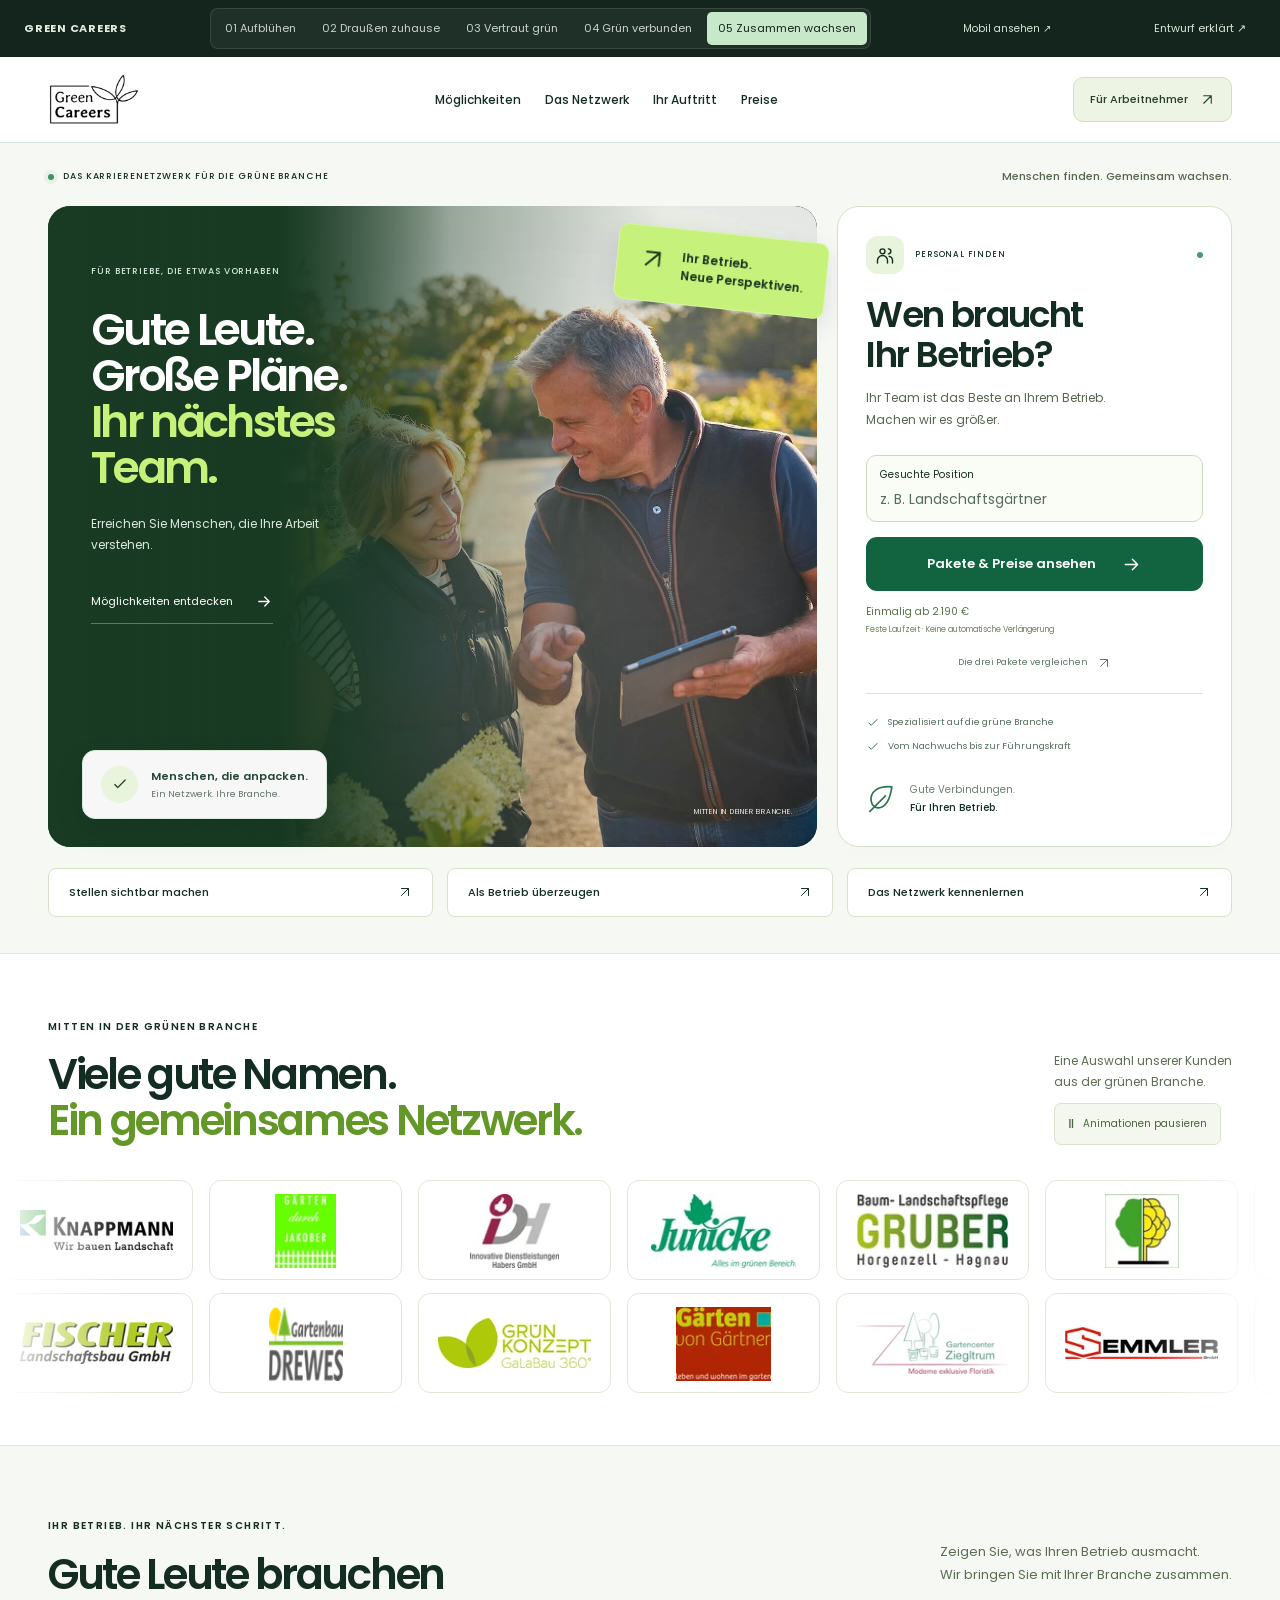
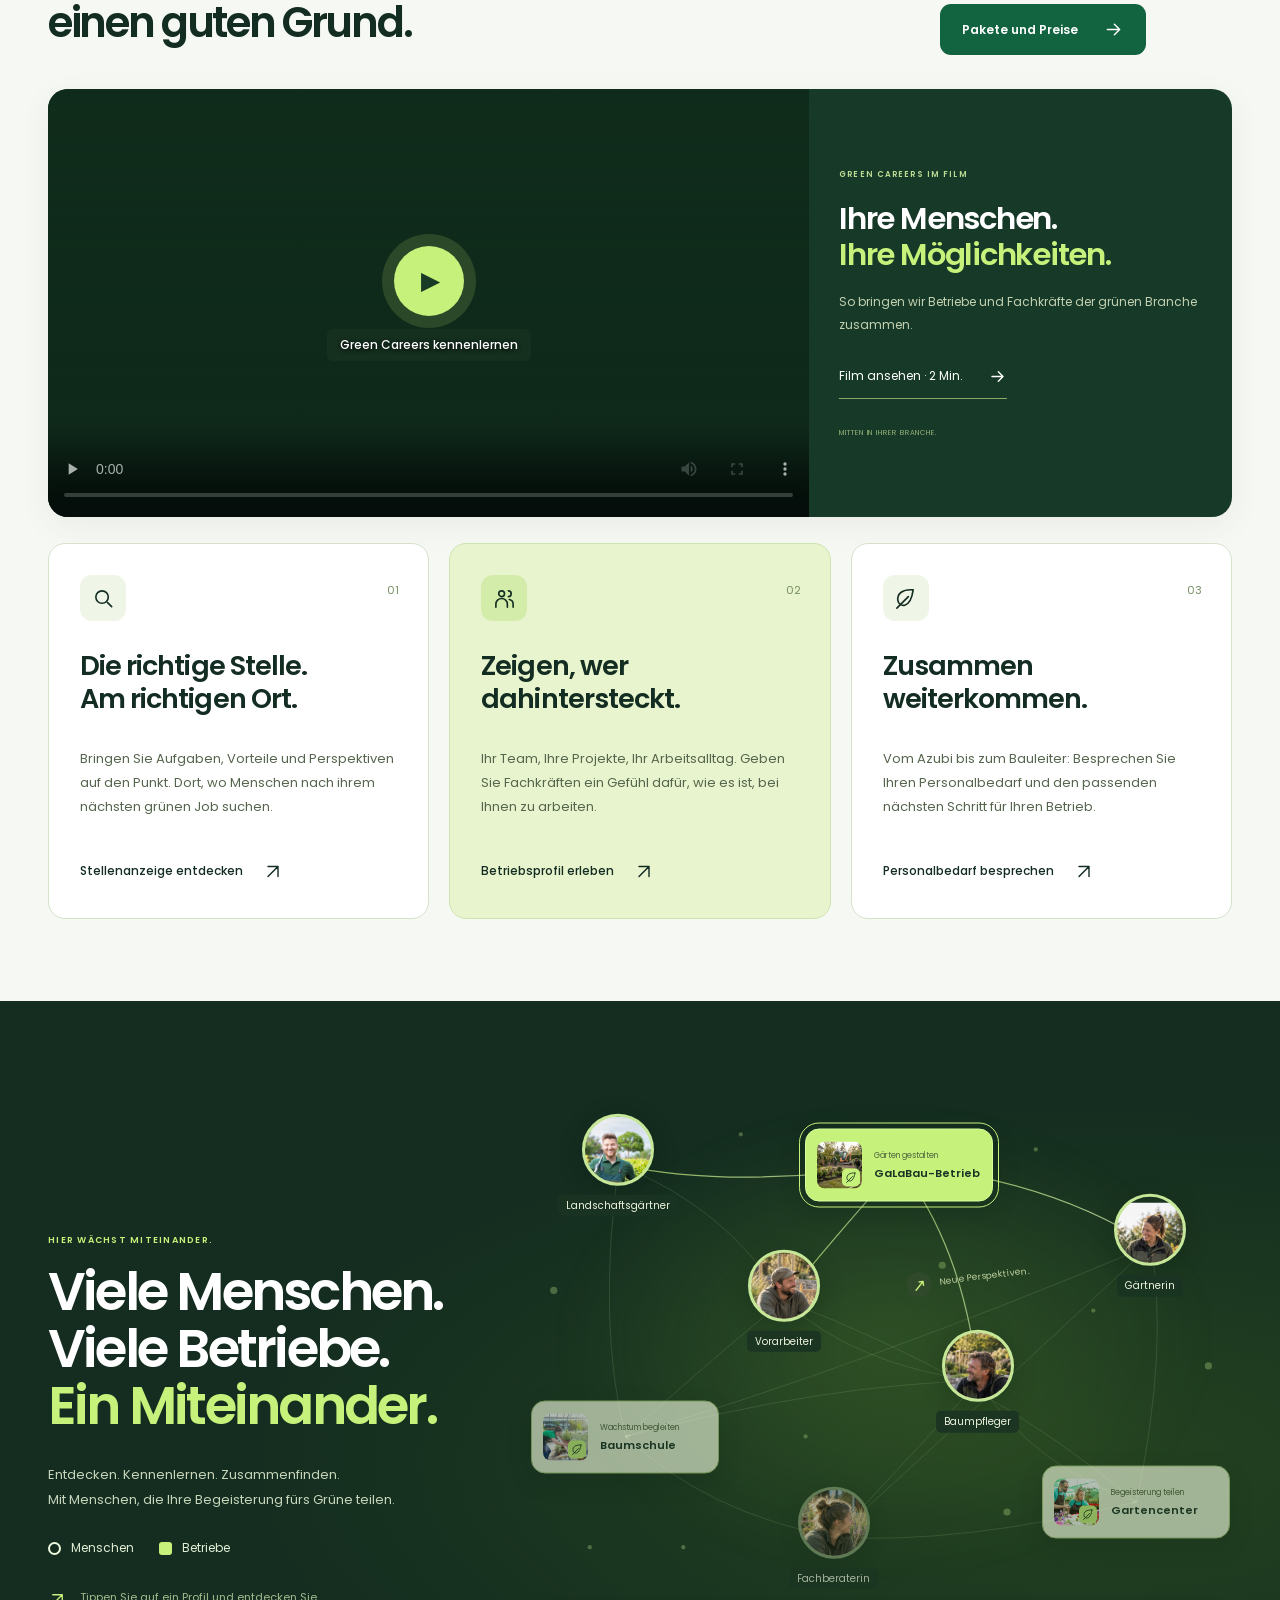
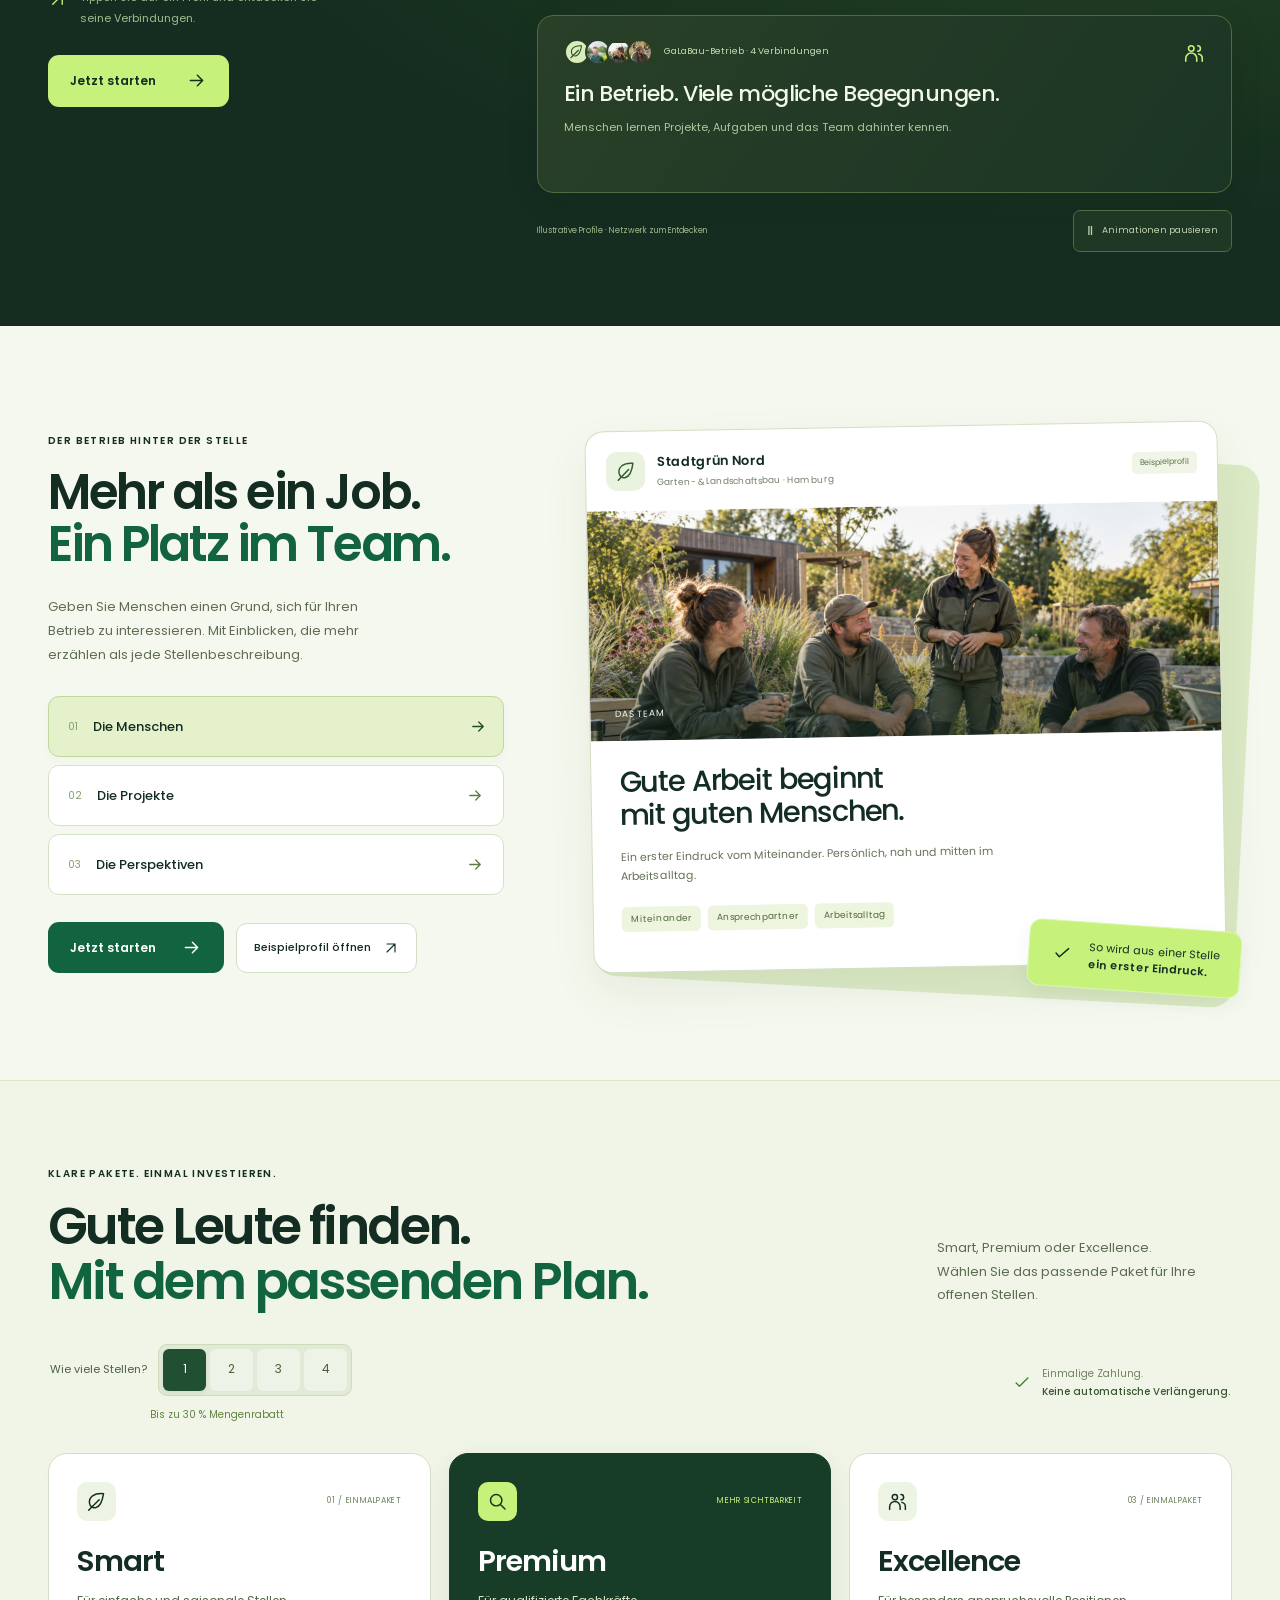
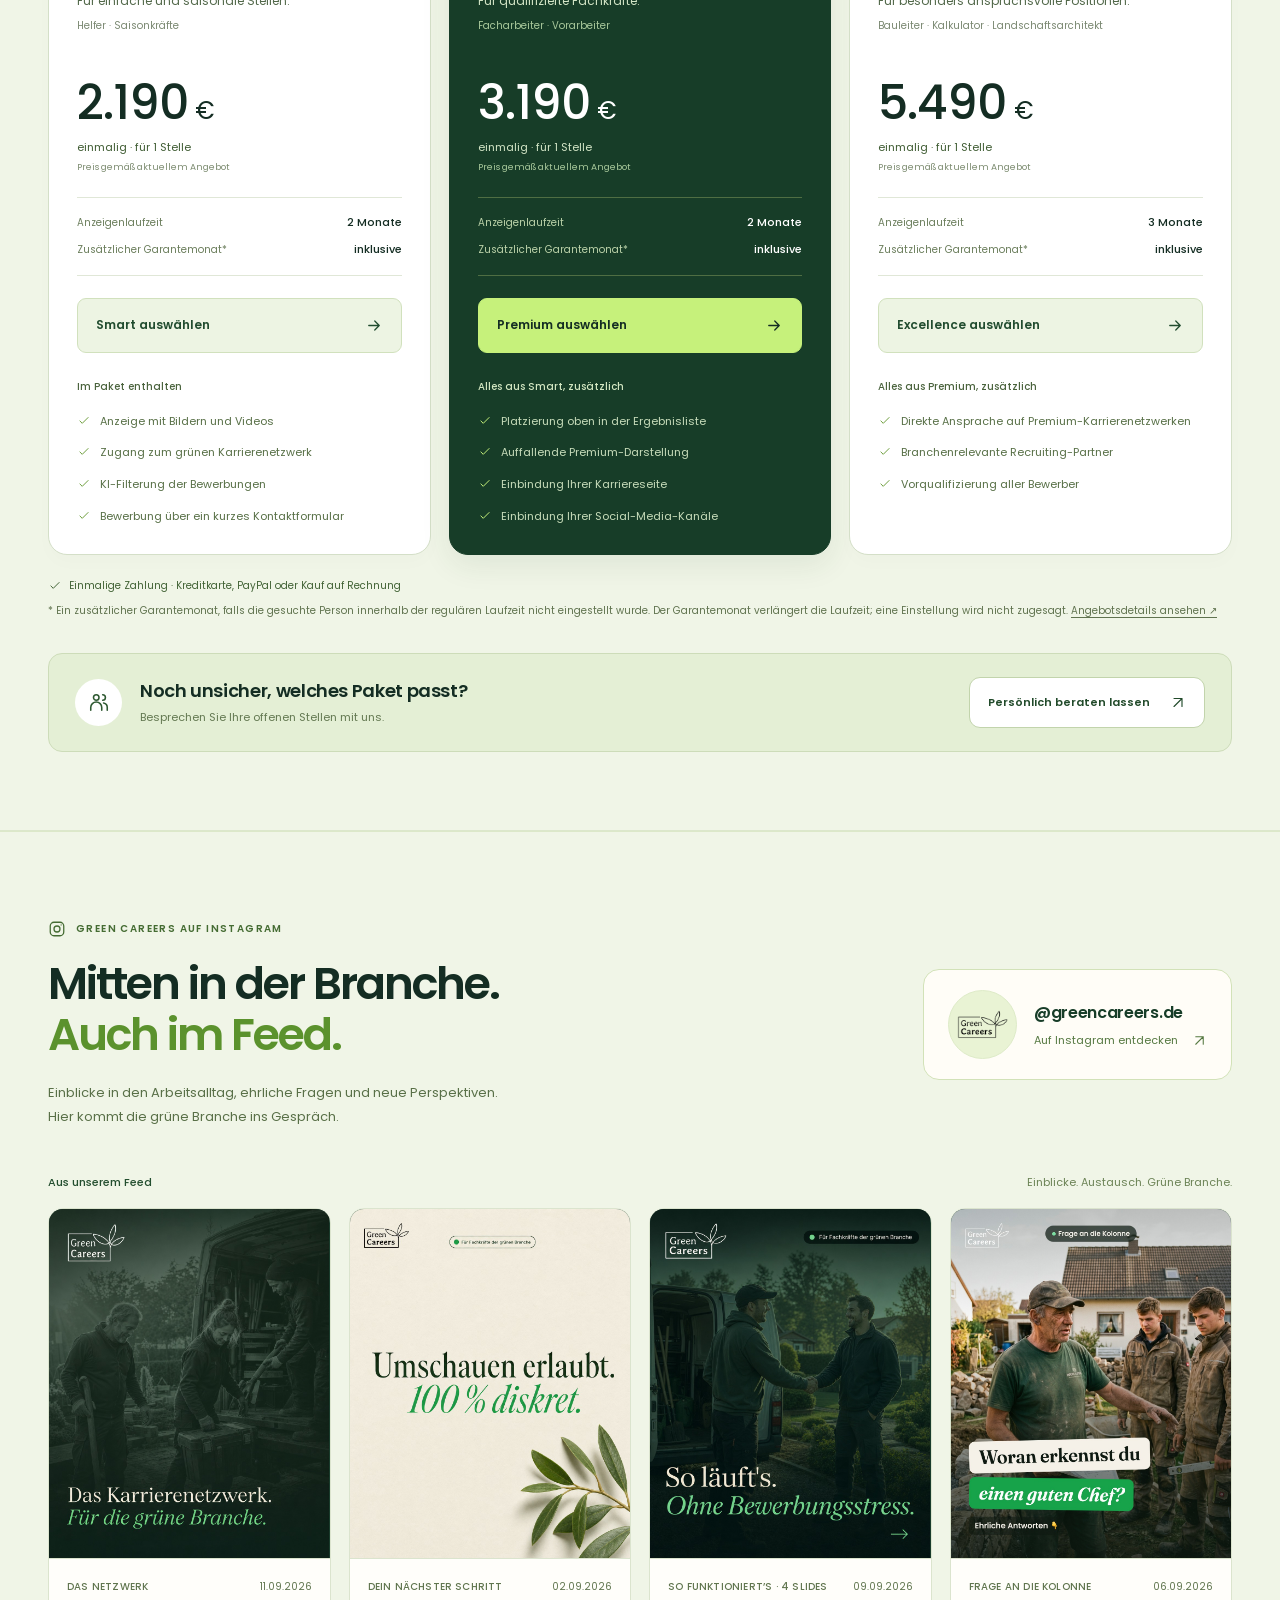
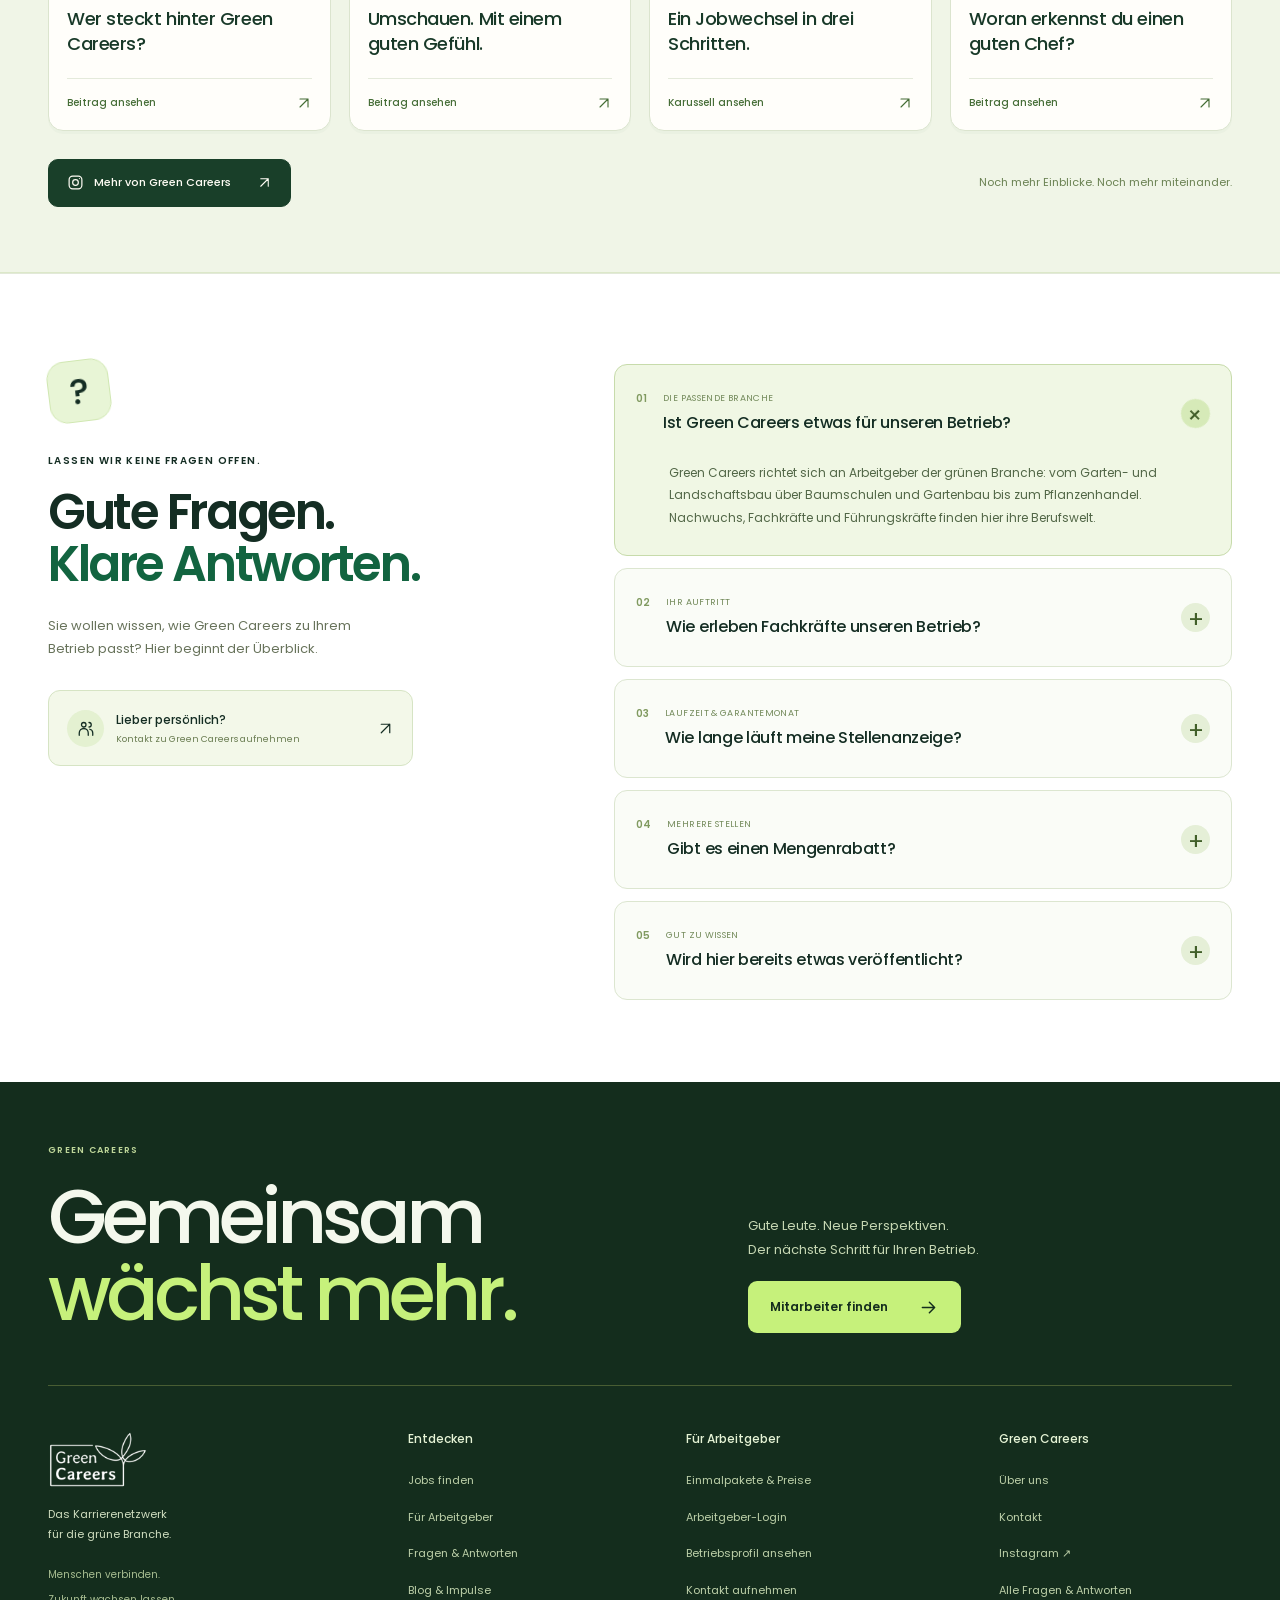
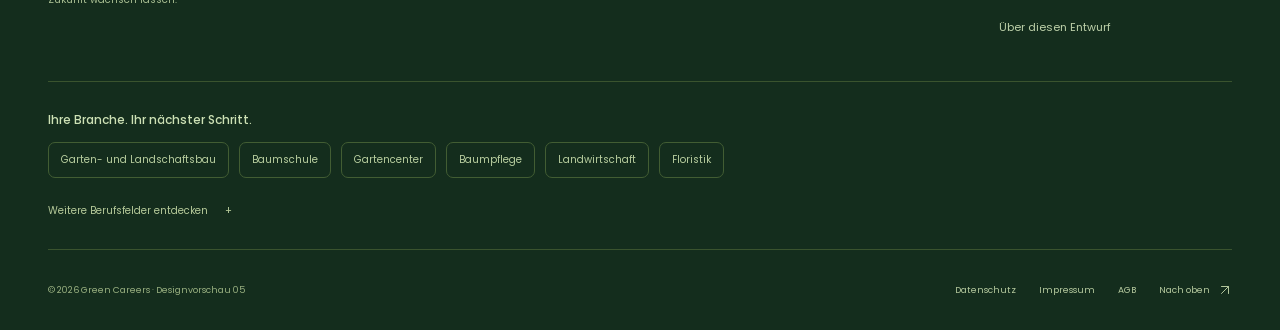
==== index.html @ 69af3c2f "Make mobile views compact with accessible content disclosures" ====
<!doctype html><html lang="de"><head><meta charset="utf-8"><meta name="viewport" content="width=device-width,initial-scale=1"><meta name="robots" content="noindex,nofollow"><meta name="description" content="Der neue Green-Careers-Entwurf: beide Zielgruppen, fünf Designrichtungen und ein interaktiver Preisvergleich."><meta property="og:title" content="Green Careers · Zusammen wachsen"><meta property="og:description" content="Interaktive Designvorschau: modernes Karrierenetzwerk für die grüne Branche. Desktop und Mobile entdecken."><meta property="og:type" content="website"><title>Green Careers · Interaktive Designvorschau</title><link rel="icon" href="assets/logo-dark-sm.png"><link rel="stylesheet" href="style.css?v=17"><link rel="stylesheet" href="extra.css?v=17"><link rel="stylesheet" href="fusion.css?v=17"><link rel="stylesheet" href="refinement.css?v=17"><link rel="stylesheet" href="pricing.css?v=17"><link rel="stylesheet" href="community.css?v=17"><link rel="stylesheet" href="job-pages.css?v=17"><link rel="stylesheet" href="instagram.css?v=17"><link rel="stylesheet" href="mobile.css?v=17"></head><body data-default-design="e" data-default-audience="employer">
<a class="skip" href="#main">Zum Inhalt</a>
<div class="studio"><button id="mobile-compare">05 Zusammen wachsen <span>Entwürfe ↗</span></button><a href="index.html" class="studio-name">GREEN CAREERS <span>DESIGNSTUDIO / 2026</span></a><div class="variants" aria-label="Design auswählen"><button data-theme="a">01 Aufblühen</button><button data-theme="b">02 Draußen zuhause</button><button data-theme="c">03 Vertraut grün</button><button data-theme="d">04 Grün verbunden</button><button data-theme="e">05 Zusammen wachsen</button></div><a class="mobile-preview-link" href="mobile-vorschau.html?v=17" target="_blank" rel="noopener">Mobil ansehen ↗</a><button class="concept-trigger" id="concept">Entwurf erklärt ↗</button></div>
<div id="app"></div><dialog id="modal" aria-labelledby="modal-title"><button class="close" aria-label="Dialog schließen">×</button><div id="modal-body"></div></dialog><div id="toast" role="status"></div><script src="extra.js?v=17"></script><script src="fusion.js?v=17"></script><script src="refinement.js?v=17"></script><script src="pricing.js?v=17"></script><script src="community.js?v=17"></script><script src="jobs-data.js?v=17"></script><script src="instagram.js?v=17"></script><script src="mobile.js?v=17"></script><script src="app.js?v=17"></script></body></html>
---- style.css ----
@font-face{font-family:Jakarta;src:url('assets/jakarta-var.woff2') format('woff2');font-weight:200 800;font-display:swap}*{box-sizing:border-box}html{scroll-behavior:smooth;scroll-padding-top:130px}body{margin:0;font-family:Jakarta,Arial,sans-serif;color:#142d23;background:#f6f8f4;--green:#126440;--accent:#c6f17b;--ink:#142d23;--muted:#56655b;--line:#dce3da;--paper:#fff}button,input,select{font:inherit}button,a,input,select{ -webkit-tap-highlight-color:transparent}button,a{touch-action:manipulation}button{cursor:pointer}a{color:inherit;text-decoration:none}button{color:inherit}button:focus-visible,a:focus-visible,input:focus-visible,select:focus-visible,summary:focus-visible{outline:3px solid #53ad6b;outline-offset:4px}button{border:0}button:disabled{cursor:default}img{max-width:100%;display:block}p{line-height:1.7}h1,h2,h3,p{margin-top:0}h1,h2,h3{letter-spacing:-.055em}h1{font-size:clamp(46px,5.2vw,78px);line-height:1.06;font-weight:650;margin-bottom:24px}h2{font-size:clamp(32px,3.3vw,48px);line-height:1.15;font-weight:650;margin-bottom:18px}h3{font-size:23px;line-height:1.25;font-weight:650}button,a{transition:background .2s,color .2s,transform .2s}button:hover,.btn:hover{transform:translateY(-2px)}.skip{position:fixed;left:20px;top:-100px;z-index:100;background:white;padding:15px}.skip:focus{top:10px}.studio{background:#14251d;color:#e2ebdf;min-height:52px;display:flex;align-items:center;justify-content:space-between;gap:16px;padding:8px 32px;font-size:11px;position:relative;z-index:30}.studio-name{font-weight:800;letter-spacing:.07em}.studio-name span{font-weight:400;color:#b8c8ba;margin-left:14px;font-size:9px}.variants{display:flex;padding:3px;background:#ffffff0d;border:1px solid #ffffff1c;border-radius:8px;gap:4px}.variants button{background:transparent;color:#cbd4cd;border-radius:5px;padding:8px 17px;font-size:11px}.variants button[aria-pressed=true]{background:#c6f17b;color:#14251d}.concept-trigger{background:none;color:#d9e6d7;font-size:11px;padding:10px}.nav{display:flex;justify-content:space-between;align-items:center;padding:15px 4.8%;border-bottom:1px solid var(--line);gap:25px;background:#f6f8f4ee;backdrop-filter:blur(18px);position:sticky;top:0;z-index:20;min-height:89px}.brand img{width:99px;height:58px;object-fit:contain}.navlinks,.navright{display:flex;align-items:center;gap:26px;font-size:12px;font-weight:600}.navlinks a:hover{color:var(--green)}.navright{gap:17px}.navright button{background:transparent;padding:12px 0}.navright .nav-cta{background:var(--ink);color:white;border-radius:7px;padding:13px 20px}.container{width:90.4%;max-width:1440px;margin:auto}.hero{padding:60px 0 40px}.hero-grid{display:grid;grid-template-columns:1.05fr 1fr;gap:6%;align-items:center}.eyebrow{display:flex;align-items:center;gap:9px;font-size:10px;font-weight:750;letter-spacing:.14em;text-transform:uppercase;margin-bottom:23px}.dot{width:7px;height:7px;background:#3e995c;border-radius:50%;display:inline-block;box-shadow:0 0 0 4px #4d9a5412}.hero h1 em{font-style:normal;color:var(--green)}.hero-copy>p{max-width:475px;font-size:15px;color:var(--muted);margin-bottom:26px}.searchbox{background:white;border:1px solid #d6dfd3;padding:9px;display:flex;gap:4px;box-shadow:0 10px 24px #19382206;border-radius:10px;max-width:650px}.searchbox label{flex:1;min-width:0;font-size:9px;font-weight:700;color:#485b4f;padding:5px 11px}.searchbox label+label{border-left:1px solid var(--line);max-width:145px}.searchbox input{width:100%;font-size:12px;display:block;border:0;background:none;padding:7px 0 3px;outline-offset:0;color:var(--ink)}.searchbox button,.btn{background:var(--green);color:white;font-weight:650;font-size:12px;border-radius:7px;padding:16px 21px;display:inline-flex;align-items:center;justify-content:center;gap:18px;white-space:nowrap}.searchbox button{padding:12px 16px}.searchnote{font-size:10px;color:var(--muted);margin:13px 0 0}.hero-visual{position:relative;min-width:0}.hero-photo{width:100%;height:449px;object-fit:cover;object-position:62% center;border-radius:18px}.photo-caption{position:absolute;bottom:22px;left:23px;color:white;font-size:12px;text-shadow:0 1px 5px #000}.photo-caption small{font-size:9px;display:block;margin-top:5px}.visual-tag{position:absolute;right:-15px;top:25px;transform:rotate(6deg);background:var(--accent);padding:17px 22px;border-radius:9px;font-size:13px;line-height:1.45;font-weight:700;box-shadow:0 10px 20px #17391e15}.float-card{position:absolute;left:-24px;bottom:76px;padding:15px 20px;background:white;border:1px solid #e3e8df;border-radius:10px;box-shadow:0 15px 30px #182e2312;display:flex;align-items:center;gap:13px;font-size:11px;animation:arrive .8s .15s both}.check{border-radius:50%;background:#e7f1e4;width:32px;height:32px;display:grid;place-items:center;color:#126440}.float-card small{display:block;color:#687267;margin-top:6px;font-size:10px}.hero-bottom{display:flex;align-items:center;justify-content:space-between;gap:20px;margin-top:36px;padding-top:26px;border-top:1px solid var(--line);font-size:10px;color:var(--muted)}.people{display:flex;align-items:center;gap:14px}.avatars{display:flex;padding-left:8px}.avatars img{width:31px;height:31px;border-radius:50%;object-fit:cover;border:2px solid #fff;margin-left:-8px}.benefits{display:flex;gap:24px}.benefits span:before{content:'✓';color:var(--green);margin-right:7px}.section{padding:68px 0}.section-top{display:flex;justify-content:space-between;align-items:flex-end;gap:25px;margin-bottom:26px}.section-top h2{margin-bottom:9px}.section-top p{font-size:13px;color:var(--muted);margin:0}.text-link{font-size:12px;font-weight:700;background:none;padding:12px 0}.chips{display:flex;gap:8px;flex-wrap:wrap;margin-bottom:26px}.chip{font-size:11px;background:transparent;border:1px solid #cad5c6;border-radius:30px;padding:12px 18px;white-space:nowrap}.chip[aria-pressed=true]{background:var(--ink);border-color:var(--ink);color:white}.jobs{display:grid;grid-template-columns:repeat(3,1fr);gap:18px}.job{background:white;border:1px solid var(--line);border-radius:13px;overflow:hidden;transition:transform .3s,box-shadow .3s}.job:hover{transform:translateY(-6px);box-shadow:0 15px 35px #16391b0c}.job-image{position:relative}.job-image>img{height:174px;width:100%;object-fit:cover}.job-badge{position:absolute;left:15px;top:15px;font-size:9px;background:#fffffff2;padding:7px 10px;border-radius:5px;font-weight:650}.save{position:absolute;right:13px;top:12px;width:34px;height:34px;border-radius:50%;background:white;font-size:20px}.save[aria-pressed=true]{background:#c6f17b}.job-body{padding:23px}.company{font-size:10px;color:var(--muted);margin-bottom:13px}.job h3{font-size:20px;letter-spacing:-.035em;min-height:50px;margin-bottom:14px}.job-title{padding:0;text-align:left;background:none;font-weight:inherit;font-size:inherit;letter-spacing:inherit;line-height:inherit}.job-details{font-size:11px;color:var(--muted);display:flex;gap:15px;flex-wrap:wrap}.job-footer{display:flex;align-items:center;justify-content:space-between;font-size:10px;border-top:1px solid var(--line);margin-top:21px;padding-top:16px}.job-footer span{background:#f0f5ec;padding:6px 9px;border-radius:4px}.job-footer button{background:none;font-size:18px}.empty{grid-column:1/-1;border:1px dashed #92a28e;padding:32px;border-radius:12px}.worlds{background:#eaf0e5}.world-grid{display:grid;grid-template-columns:1.25fr 1fr 1fr;gap:20px}.world{position:relative;min-height:300px;border-radius:14px;overflow:hidden;color:white;border:0;text-align:left;padding:25px;display:flex;align-items:flex-end;background:#142d23}.world img{position:absolute;inset:0;width:100%;height:100%;object-fit:cover;transition:transform .55s}.world:after{content:'';position:absolute;inset:0;background:linear-gradient(transparent 15%,#092017d9)}.world:hover img{transform:scale(1.05)}.world div{position:relative;z-index:1;width:100%}.world h3{margin:10px 0;font-size:27px}.world small{font-size:10px}.world .arrow{float:right}.steps{display:grid;grid-template-columns:1fr 1fr;gap:10%;align-items:start}.steps>div>p{color:var(--muted);font-size:14px;max-width:400px}.step{border-bottom:1px solid var(--line);padding:22px 0;display:grid;grid-template-columns:45px 1fr;gap:15px}.step:first-child{padding-top:0}.step>span{font-size:13px;color:var(--green);padding-top:4px}.step h3{font-size:20px;margin:0 0 7px}.step p{font-size:12px;color:var(--muted);margin:0}.employer-banner{display:grid;grid-template-columns:1.15fr 1fr;background:#173b2b;border-radius:18px;color:white;overflow:hidden}.employer-banner>div{padding:50px}.employer-banner p{font-size:13px;color:#c7d5c8;max-width:350px}.employer-banner img{height:100%;min-height:350px;width:100%;object-fit:cover}.employer-banner .btn{background:#c6f17b;color:#142d23}.faq{max-width:830px;margin:auto}.faq h2{text-align:center;margin-bottom:30px}details{border-bottom:1px solid var(--line);padding:20px 0}summary{cursor:pointer;font-size:14px;font-weight:600;list-style:none;display:flex;justify-content:space-between;gap:20px}summary:after{content:'+'}details[open] summary:after{content:'−'}details p{font-size:13px;color:var(--muted);padding-top:15px;margin-bottom:0}footer{padding:40px 0;background:#eaf0e5}footer .container{display:flex;justify-content:space-between;align-items:center;gap:30px}footer img{width:85px}footer p{font-size:11px;margin:0;color:var(--muted)}.footer-links{display:flex;gap:20px;font-size:11px}.demo-note{font-size:10px!important;margin-top:12px!important}.reveal{animation:arrive .65s both}@keyframes arrive{from{opacity:0;transform:translateY(18px)}to{opacity:1;transform:translateY(0)}}.in-view{animation:arrive .6s both}dialog{border:1px solid #d6e2cf;border-radius:18px;padding:40px;width:min(580px,90vw);max-height:85vh;color:#142d23;box-shadow:0 30px 100px #0003}dialog::backdrop{background:#071c16b3;backdrop-filter:blur(5px)}.close{position:absolute;right:15px;top:10px;background:none;font-size:28px;padding:8px}.modal-kicker{font-size:10px;letter-spacing:.12em;color:#42664c;margin-bottom:20px}dialog h2{font-size:32px;padding-right:10px}dialog p,dialog li{font-size:13px;line-height:1.8}dialog li{margin-bottom:8px}.modal-actions{display:flex;gap:10px;flex-wrap:wrap}.secondary{background:#eaf0e5;color:#142d23}.field{display:block;margin:16px 0;font-size:12px;font-weight:600}.field input,.field select{display:block;width:100%;padding:14px;border:1px solid #a7b7a3;border-radius:7px;margin-top:8px;background:#fff}.swatches{display:flex;gap:9px;margin:20px 0}.swatches span{width:44px;height:44px;border-radius:50%;border:1px solid #ddd}.progress{height:4px;background:#e4ecdd;margin-bottom:24px}.progress i{display:block;background:#126440;height:4px;transition:width .3s}.choices{display:grid;gap:10px}.choices button{text-align:left;padding:17px;background:#f0f5eb;border-radius:8px;border:1px solid #d7e0cf;font-size:14px}#toast{position:fixed;bottom:24px;left:50%;transform:translate(-50%,20px);opacity:0;background:#142d23;color:white;z-index:99;border-radius:8px;padding:14px 23px;pointer-events:none;font-size:12px;max-width:90vw;transition:.3s}#toast.show{opacity:1;transform:translate(-50%,0)}.b-only{display:none}.network-line{display:none}.employer .hero-photo{object-position:center}.employer .hero-copy .btn{margin:8px 0 14px}.employer .hero-copy .text-link{margin-left:18px}.offer-grid{display:grid;grid-template-columns:repeat(3,1fr);gap:20px}.offer{background:#fff;border:1px solid var(--line);border-radius:13px;padding:30px}.offer strong{font-size:35px;color:var(--green);display:block;margin-bottom:25px}.offer p{font-size:13px;color:var(--muted)}.offer h3{font-size:24px}.offer.featured{background:#e7f1dc}.network-panel{background:#173b2b;color:white;padding:38px;border-radius:14px;position:relative;overflow:hidden}.network-panel p{color:#c5d6c9}.network-nodes{height:170px;position:relative;margin:30px 0}.network-nodes:before{content:'';position:absolute;inset:0;background:repeating-linear-gradient(30deg,transparent 0,transparent 40px,#80b99833 41px,#80b99833 42px,transparent 43px)}.node{position:absolute;background:#c6f17b;color:#142d23;padding:12px 17px;font-size:11px;border-radius:25px;border:6px solid #173b2b}.node:nth-child(1){left:5%;top:0}.node:nth-child(2){left:47%;top:50px}.node:nth-child(3){left:9%;top:114px}.node:nth-child(4){right:0;top:133px}
/* Direction 02: bold, photo-led and network-first. */
body[data-theme=b]{--ink:#132e23;--green:#256342;--accent:#c9f381;--line:#d9dfd1;background:#f2f4ec}.b .nav{background:#112d23ed;color:#f1f5e9;border-color:#365044}.b .navright .nav-cta{background:#c9f381;color:#132e23;border-radius:0}.b .navlinks a:hover{color:#c9f381}.b .hero{background:#112d23;color:#f1f5e9;padding:44px 0 0}.b .hero-grid{grid-template-columns:1.12fr 1fr;gap:3%;align-items:stretch;min-height:475px}.b .hero-copy{padding-top:12px;padding-bottom:40px;position:relative;z-index:2}.b h1{font-size:clamp(52px,6.5vw,94px);font-weight:800;letter-spacing:-.07em;line-height:.98;text-transform:uppercase;margin-bottom:24px}.b .hero h1 em{color:#c9f381}.b .hero .eyebrow{color:#c7d5ca}.b .hero-copy>p{color:#c3d0c6;font-size:13px;max-width:360px}.b .hero-photo{height:100%;position:absolute;inset:0;border-radius:140px 0 0 0;object-position:62% center}.b .hero-visual{margin-right:-5.3vw;overflow:hidden}.b .visual-tag{transform:rotate(-9deg);top:28px;right:35px;border-radius:0;padding:17px;font-size:12px;box-shadow:none}.b .float-card{left:20px;bottom:45px;border-radius:0;border:none;padding:16px;background:#f2f4ec;z-index:3;color:#142d23}.b .photo-caption{display:none}.b .hero-bottom{border-top:1px solid #ffffff24;color:#c3d0c6;margin-top:0;padding:24px 0}.b .benefits span:before{color:#c9f381}.b .searchbox{border-radius:0;background:#f2f4ec;border:0}.b .searchbox button{background:#c9f381;color:#142d23;border-radius:0}.b .searchnote{color:#c3d0c6}.b .hero-copy .btn{background:#c9f381;color:#142d23;border-radius:0}.b .hero-copy .text-link{color:#f2f4ec}.b h2{font-weight:800;letter-spacing:-.055em}.b .a-only{display:none}.b .b-only{display:block}.b .network-line{display:flex;background:#c9f381;overflow:hidden;white-space:nowrap;gap:35px;padding:15px 0;font-size:13px;font-weight:750;justify-content:center}.b .network-line span{display:inline-flex;align-items:center;gap:35px}.b .network-line span:after{content:'✳';font-size:22px}.b .worlds{background:#f2f4ec}.b .world-grid{grid-template-columns:1.4fr 1fr 1fr}.b .world{border-radius:0;min-height:345px}.b .world h3{font-size:29px}.b .world:nth-child(2){margin-top:38px}.b .world:nth-child(3){margin-top:76px}.b .jobs-section{background:#e7ecdF}.b .jobs{grid-template-columns:1fr}.b .job{display:grid;grid-template-columns:210px 1fr;border-radius:0;box-shadow:none;border:0;border-bottom:1px solid #cbd6c3}.b .job-image>img{height:100%;min-height:175px}.b .job-body{display:grid;grid-template-columns:1fr auto;column-gap:25px;padding:25px 30px}.b .company{grid-column:1}.b .job h3{grid-column:1;min-height:0;font-size:24px;margin-bottom:12px}.b .job-details{grid-column:1}.b .job-footer{grid-column:2;grid-row:1/4;border:0;padding:0;margin:0;gap:30px}.b .job-footer button{width:45px;height:45px;border:1px solid #c1d0b7;border-radius:50%}.b .job-footer span{background:#edf3e5}.b .employer-banner{border-radius:0}.b .offer{border-radius:0}.b .offer.featured{background:#c9f381}.b .network-panel{border-radius:0}.b footer{background:#112d23;color:#edf3e5}.b footer p{color:#c3d0c6}.b .chip{border-radius:0}.b .btn{border-radius:0}
@media(min-width:1600px){.b .hero-visual{margin-right:0}.hero h1{max-width:690px}}
@media(max-width:1050px){.navlinks{gap:15px}.navright{gap:10px}.hero-grid{gap:4%}.hero h1{font-size:53px}.searchbox{flex-wrap:wrap}.searchbox label{flex:1}.searchbox button{flex:0 0 100%;padding:12px}.hero-photo{height:460px}.studio-name span{display:none}.b .hero h1{font-size:69px}.benefits{gap:10px}.navlinks .optional{display:none}.world h3{font-size:23px}}
@media(max-width:720px){.studio{padding:8px 12px;justify-content:center;gap:8px;flex-wrap:wrap}.studio-name{font-size:9px}.variants{order:3;width:100%}.variants button{flex:1;min-height:36px}.concept-trigger{margin-left:auto;font-size:10px}.nav{padding:10px 5%;min-height:75px;gap:10px}.brand img{width:78px;height:48px}.navlinks{display:none}.navright{font-size:10px;gap:13px}.navright .nav-cta{padding:13px 12px}.navright button{min-height:44px}.container{width:90%}.hero{padding:34px 0 28px}.hero-grid{grid-template-columns:1fr;gap:30px}.hero h1{font-size:51px;max-width:480px}.hero-copy>p{font-size:14px}.eyebrow{font-size:9px;margin-bottom:19px;letter-spacing:.11em}.searchbox{flex-wrap:nowrap}.searchbox button{flex:0 0 auto;font-size:11px;padding:10px}.searchbox label{padding:5px;min-width:0}.searchbox label+label{max-width:88px}.searchbox input{font-size:11px}.hero-photo{height:310px}.visual-tag{right:-7px;font-size:11px;top:19px}.float-card{left:-7px;bottom:25px;padding:12px;font-size:10px}.photo-caption{display:none}.hero-bottom{margin-top:26px;align-items:flex-start;flex-direction:column;gap:18px}.benefits{font-size:9px;gap:12px;flex-wrap:wrap}.section{padding:44px 0}.section-top{align-items:flex-start;gap:8px}.section-top .text-link{font-size:10px;min-width:68px}.section-top p{font-size:12px}.section-top h2{font-size:32px}.jobs{grid-template-columns:1fr}.job h3{min-height:0}.job-image>img{height:200px}.world-grid,.b .world-grid{grid-template-columns:1fr}.world,.b .world{min-height:250px}.b .world:nth-child(2),.b .world:nth-child(3){margin-top:0}.steps{grid-template-columns:1fr;gap:25px}.employer-banner{grid-template-columns:1fr}.employer-banner>div{padding:30px}.employer-banner img{min-height:240px;max-height:270px}.offer-grid{grid-template-columns:1fr}.offer strong{margin-bottom:13px}.b .hero{padding-top:32px}.b .hero-grid{grid-template-columns:1fr;gap:0}.b .hero h1{font-size:62px}.b .hero-copy{padding-top:0;padding-bottom:30px}.b .hero-visual{margin:0 -5.55%;height:330px}.b .hero-photo{border-radius:65px 0 0 0}.b .hero-bottom{padding:24px 0}.b .network-line{font-size:10px;gap:20px;justify-content:flex-start;padding-left:20px}.b .network-line span{gap:20px}.b .job{grid-template-columns:110px 1fr}.b .job-image>img{min-height:200px}.b .job-badge{display:none}.b .job-body{display:block;padding:18px}.b .job h3{font-size:18px}.b .job-details{font-size:10px}.b .job-footer{margin-top:13px;gap:5px}.b .job-footer button{width:32px;height:32px}.b .job-footer span{font-size:9px}.b .company{font-size:9px}.chips{gap:7px}.chip{font-size:10px;padding:11px 12px;min-height:44px}.employer .hero-copy .text-link{margin-left:0;display:block}footer .container{flex-wrap:wrap;align-items:flex-start}footer p{max-width:220px}dialog{padding:32px 23px}.footer-links{flex-wrap:wrap}.network-panel{padding:25px}.node{font-size:9px;padding:10px}.node:nth-child(2){left:38%}.b .hero-copy>p{max-width:100%}}
@media(prefers-reduced-motion:reduce){*,*:before,*:after{animation:none!important;transition:none!important;scroll-behavior:auto!important}}

.b .visual-tag{color:#142d23}.jobs:has(.job:nth-child(4)){grid-template-columns:repeat(2,1fr)}.b .jobs:has(.job:nth-child(4)){grid-template-columns:1fr}dialog[open]{animation:arrive .22s both}@media(max-width:720px){.jobs:has(.job:nth-child(4)){grid-template-columns:1fr}}

.hero-copy{min-width:0}.eyebrow .dot{flex-shrink:0}@media(max-width:720px){.hero h1{font-size:clamp(39px,13.1vw,51px)}.b .hero h1{font-size:clamp(47px,15.9vw,62px)}.hero-grid,.b .hero-grid{grid-template-columns:minmax(0,1fr)}}@media(max-width:360px){.searchbox{flex-wrap:wrap}.searchbox button{flex:0 0 100%;min-height:42px}.searchbox label+label{max-width:110px}.navright{gap:9px}.navright .nav-cta{padding:12px 9px}.brand img{width:65px}.eyebrow{font-size:8px;letter-spacing:.08em}.section-top{flex-wrap:wrap}}
---- extra.css ----
@font-face{font-family:Fraunces;src:url('assets/fraunces-var.woff2') format('woff2');font-weight:100 900;font-display:swap}@font-face{font-family:Fraunces;src:url('assets/fraunces-italic.woff2') format('woff2');font-style:italic;font-weight:100 900;font-display:swap}@font-face{font-family:Poppins;src:url('assets/poppins-400.ttf') format('truetype');font-weight:400;font-display:swap}@font-face{font-family:Poppins;src:url('assets/poppins-500.ttf') format('truetype');font-weight:500;font-display:swap}@font-face{font-family:Poppins;src:url('assets/poppins-600.ttf') format('truetype');font-weight:600;font-display:swap}@font-face{font-family:Poppins;src:url('assets/poppins-700.ttf') format('truetype');font-weight:700;font-display:swap}
/* Shared comparison shell: all four options remain directly reachable. */
.studio{padding-inline:24px;gap:12px}.studio-name span{display:none}.variants button{padding-inline:14px}.variants button[aria-pressed=true]{background:#c7e9c9}.studio .variants button{min-height:32px}body:is(.c,.d){font-family:Poppins,Arial,sans-serif}body:is(.c,.d) h1,body:is(.c,.d) h2{font-weight:500}body:is(.c,.d) .job h3,body:is(.c,.d) .offer h3{font-family:Poppins,Arial,sans-serif;letter-spacing:-.035em;font-weight:600}body:is(.c,.d) .navright .nav-cta{font-weight:500}body:is(.c,.d) .eyebrow{line-height:1.65;font-size:10px}body:is(.c,.d) .job-details{line-height:1.6}.ci-link{background:none;font-size:10px;color:inherit;padding:8px 0}.ci-thumbs{display:grid;grid-template-columns:repeat(3,1fr);gap:10px;margin-top:25px}.ci-thumbs img{width:100%;border-radius:5px}.post-preview{max-height:58vh;width:100%;object-fit:contain;background:#f5f1e8}.social-grid{display:grid;grid-template-columns:repeat(3,1fr);gap:24px}.social-card{background:none;text-align:left;padding:0;min-width:0}.social-card img{width:100%;aspect-ratio:4/4.7;object-fit:cover;border-radius:5px;transition:transform .4s}.social-card:hover img{transform:translateY(-5px)}.social-card>span{display:grid;grid-template-columns:1fr auto;gap:8px;margin-top:18px}.social-card small{font-size:10px;grid-column:1;color:var(--muted)}.social-card strong{font-size:19px;font-weight:500;grid-column:1}.social-card b{grid-column:2;grid-row:1/3;align-self:center;font-size:22px;font-weight:400}.social-section .demo-note{margin-top:28px!important;max-width:780px}
/* 03 / Vertraut grün: Instagram's cream / deep green / mint and editorial typography. */
body.c{--ink:#0e1a12;--green:#16783a;--accent:#7ce0a3;--muted:#526154;--line:#d9d5c9;--paper:#fffdf7;background:#f5f1e8;color:var(--ink)}.c .nav{background:#f5f1e8ed;border-bottom-color:#d4d2c4}.c .navright .nav-cta{background:#0e1a12;color:#f5f1e8;border-radius:30px}.c h1,.c h2{font-family:Fraunces,Georgia,serif;letter-spacing:-.035em}.c h2{font-size:clamp(35px,3.6vw,51px);line-height:1.12}.editorial-hero{padding-top:0;position:relative;overflow:hidden}.edition-line{border-bottom:1px solid var(--line);display:flex;align-items:center;justify-content:space-between;padding:13px 0;gap:20px;font-size:8px;letter-spacing:.10em}.edition-line button{letter-spacing:0}.editorial-grid{display:grid;grid-template-columns:1.13fr 1fr;gap:7%;align-items:center;padding:45px 0 25px}.editorial-copy{min-width:0}.pill{display:inline-flex;align-items:center;gap:10px;border:1px solid #869980;border-radius:25px;padding:8px 13px;font-size:10px;margin-bottom:25px}.pill i{display:block;width:7px;height:7px;border-radius:50%;background:#16a34a;flex:none}.c .editorial-copy h1{font-size:clamp(53px,5.8vw,84px);line-height:1.08;margin-bottom:25px;font-weight:450;letter-spacing:-.045em}.editorial-copy h1 em{color:#18883e;font-weight:450}.editorial-copy>p{font-size:14px;line-height:1.85;max-width:455px;margin-bottom:27px;color:var(--muted)}.c .searchbox{padding:8px;border-radius:7px;background:#fffdf7;box-shadow:0 8px 20px #14291a05;border:1px solid #c7cfc0;gap:3px}.c .searchbox label{font-size:8px;padding-inline:8px}.c .searchbox label+label{max-width:110px}.c .searchbox input{font-size:11px}.c .searchbox button{font-size:11px;background:#16783a;border-radius:4px;padding-inline:15px}.c .searchnote{font-size:9px;color:#64705e}.editorial-checks{display:flex;gap:20px;font-size:9px;color:#526154;padding:20px 0 0}.editorial-visual{min-width:0;position:relative}.photo-frame{padding:9px;border:1px solid #a7b39f;position:relative;height:462px;border-radius:140px 140px 6px 6px;overflow:hidden;background:#e7e4d9}.photo-frame>img{width:100%;height:100%;object-fit:cover;border-radius:132px 132px 2px 2px;object-position:48% 43%;filter:saturate(.8)}.photo-shade{position:absolute;inset:9px;border-radius:132px 132px 2px 2px;background:linear-gradient(0deg,#0e1a12c9,transparent 65%)}.photo-note{position:absolute;bottom:35px;left:35px;color:#f5f1e8}.photo-note small{font-size:8px;letter-spacing:.12em}.photo-note>span{font-family:Fraunces,Georgia,serif;font-size:34px;line-height:1.12;display:block;margin-top:13px;font-weight:400}.photo-note em{color:#7ce0a3}.photo-margin{display:flex;justify-content:space-between;gap:15px;margin-top:14px;font-size:7px;letter-spacing:.14em}.editorial-foot{border-top:1px solid var(--line);padding:21px 0;display:flex;justify-content:space-between;align-items:center;gap:25px;margin-top:17px;font-family:Fraunces,Georgia,serif;font-size:18px;color:#40553f}.editorial-secondary{display:block;font-size:11px;margin-top:16px;text-decoration:underline;text-underline-offset:5px}.c .section{padding-block:65px}.c .section-top{margin-bottom:32px}.c .section-top p{font-size:12px}.c .jobs-section{background:#fffdf7}.c .chips{margin-bottom:25px}.c .chip{font-size:10px;border-radius:25px;border-color:#c7cdbf;padding:10px 18px;min-height:40px}.c .chip[aria-pressed=true]{background:#0e1a12;color:#f5f1e8}.c .job{border:1px solid #dddcd0;border-radius:7px;background:#fffdf7;box-shadow:none}.c .job-image>img{height:185px;filter:saturate(.8)}.c .job-badge{border-radius:20px;background:#f5f1e8;left:12px;top:12px;padding:6px 10px;font-size:8px}.c .save{background:#f5f1e8}.c .save[aria-pressed=true]{background:#7ce0a3}.c .job-body{padding:23px}.c .job h3{font-size:18px;line-height:1.4;min-height:52px}.c .company{font-size:9px}.c .job-details{font-size:10px}.c .job-footer span{background:#e8eee1}.c .worlds{background:#0e1a12;color:#f5f1e8}.c .worlds .eyebrow{color:#8bac94}.c .world{border-radius:4px;min-height:330px}.c .world h3{font-family:Fraunces,Georgia,serif;font-weight:400;font-size:30px;letter-spacing:-.04em}.c .world>img{filter:saturate(.75)}.c .world .arrow{color:#7ce0a3}.c .social-section{background:#f5f1e8}.c .step h3{font-family:Poppins,sans-serif;font-size:18px;letter-spacing:-.035em}.c .steps>div>p{font-size:13px}.c .btn{border-radius:30px;font-weight:500;font-size:11px;padding:15px 22px;white-space:normal;text-align:center}.c .employer-banner{background:#0e1a12;border-radius:6px}.c .employer-banner h2{font-size:44px;font-weight:400}.c .employer-banner .btn{background:#7ce0a3;color:#0e1a12}.c .offer{border-radius:5px;background:#fffdf7}.c .offer.featured{background:#e4efdf}.c .offer strong{font-family:Fraunces,Georgia,serif;font-weight:400;font-size:48px}.c .offer h3{font-size:20px}.c .offer p{font-size:12px}.c .network-panel{background:#193124;border-radius:5px}.c .network-panel .node{background:#7ce0a3;border-color:#193124}.c .worlds .steps>div>p{color:#bfd0c0}.c .worlds .btn{background:#7ce0a3;color:#0e1a12}.c .network-panel h3{font-family:Fraunces,Georgia,serif;font-size:29px}.c footer{background:#e9e5da;border-top:1px solid #d4d2c4}.c dialog h2{font-size:35px}.c dialog{background:#fffdf7}.c .empty h3{font-family:Poppins,sans-serif}.c .choices button{font-family:Poppins,sans-serif}
/* 04 / Grün verbunden: a lighter, modular portal with an independent search column. */
body.d{--ink:#203d31;--green:#1f6847;--accent:#b9ddc3;--muted:#5e7165;--line:#dbe5dd;--paper:#fff;background:#f2f6f2;color:var(--ink)}.d .nav{background:#ffffffef;border-bottom:1px solid #e0e8e0;min-height:81px}.d .brand img{width:88px;height:51px}.d .navright .nav-cta{background:#e6f1e7;color:#204a33;border:1px solid #c7ddcc;border-radius:8px}.d h1,.d h2,.d h3{font-family:Poppins,Arial,sans-serif}.portal-hero{padding:34px 0 0}.portal-intro{display:flex;justify-content:space-between;align-items:flex-end;gap:25px;margin-bottom:25px}.portal-intro .eyebrow{font-size:8px;margin-bottom:12px;letter-spacing:.12em}.d .portal-intro h1{font-size:clamp(26px,2.8vw,39px);font-weight:600;letter-spacing:-.05em;line-height:1.25;margin:0}.portal-subtitle{max-width:175px;color:#607569;font-size:10px;line-height:1.7;padding-bottom:5px}.portal-grid{display:grid;grid-template-columns:minmax(0,1.85fr) minmax(0,1fr);gap:20px}.portal-feature{position:relative;min-height:405px;border-radius:15px;overflow:hidden;color:white;background:#203d31}.portal-feature>img{position:absolute;width:100%;height:100%;object-fit:cover;object-position:center 40%}.portal-feature:after{position:absolute;inset:0;content:'';background:linear-gradient(90deg,#10271eee,#143020c4 40%,#142a2110 100%)}.portal-feature-copy{position:relative;z-index:1;padding:40px 35px;max-width:490px}.portal-label{display:inline-flex;border:1px solid #a2c4ab65;color:#d7e4d9;background:#ffffff0b;border-radius:5px;padding:6px 9px;font-size:8px;letter-spacing:.08em;margin-bottom:34px}.d .portal-feature h2{font-size:clamp(36px,3.7vw,52px);line-height:1.12;font-weight:600;letter-spacing:-.05em;margin-bottom:20px}.portal-feature h2 em{font-style:normal;color:#b9ddc3}.portal-feature-copy p{font-size:12px;max-width:280px;line-height:1.8;color:#d3e0d5;margin-bottom:28px}.portal-feature-link{display:inline-flex;align-items:center;gap:28px;font-size:11px;color:#fff;border-bottom:1px solid #94b09b;padding-bottom:9px}.portal-feature-link span{font-size:18px}.feature-caption{position:absolute;z-index:1;bottom:19px;right:20px;font-size:8px;color:#fff;text-shadow:0 1px 4px black}.quickstart{background:white;border:1px solid #dae5d9;border-radius:15px;padding:27px;min-width:0;display:flex;flex-direction:column}.quick-label{display:flex;align-items:center;gap:10px;font-size:8px;letter-spacing:.1em;font-weight:500;margin-bottom:17px}.quick-icon{font-size:23px;background:#ecf3ec;border-radius:9px;display:grid;place-items:center;width:35px;height:35px}.d .quickstart h2{font-size:30px;line-height:1.13;font-weight:600;letter-spacing:-.05em;margin-bottom:12px}.quickstart>p{font-size:10px;line-height:1.65;color:var(--muted);margin-bottom:13px}.d .quickstart .searchbox{display:grid;grid-template-columns:minmax(0,1fr) minmax(0,.85fr);padding:0;background:none;border:0;box-shadow:none;gap:9px}.d .quickstart .searchbox label{padding:9px 10px;border:1px solid #c7d8c9;border-radius:6px;font-size:7px;max-width:none}.d .quickstart .searchbox input{font-size:10px;padding:7px 0 2px;min-width:0}.d .quickstart .searchbox button{grid-column:1/-1;min-height:44px;border-radius:6px;padding:12px;font-size:11px}.d .quickstart .searchnote{font-size:8px;line-height:1.6;margin-top:10px}.quick-bottom{border-top:1px solid #e4ebe2;margin-top:auto;padding-top:14px;font-size:8px;display:flex;gap:8px;padding-bottom:0}.quick-bottom span{color:#297a4c}.quick-secondary{font-size:10px;margin-top:15px;text-decoration:underline;text-underline-offset:4px}.portal-shortcuts{display:grid;grid-template-columns:repeat(4,1fr);gap:12px;margin-top:20px}.portal-shortcuts>button,.portal-shortcuts>a{background:#fff;border:1px solid #d8e4d9;border-radius:10px;display:grid;grid-template-columns:37px 1fr 12px;grid-template-rows:auto auto;align-items:center;column-gap:11px;text-align:left;padding:18px 15px;min-width:0}.portal-shortcuts>button:hover,.portal-shortcuts>a:hover{background:#e5f0e6}.portal-shortcuts>button>span,.portal-shortcuts>a>span{grid-row:1/3;font-size:23px;background:#eff4ed;width:35px;height:39px;border-radius:7px;display:grid;place-items:center;color:#538266}.portal-shortcuts strong{font-size:11px;font-weight:600;grid-column:2;grid-row:1}.portal-shortcuts small{font-size:8px;color:var(--muted);grid-column:2;grid-row:2;padding-top:4px}.portal-shortcuts b{font-size:13px;font-weight:500;grid-column:3;grid-row:1/3}.employer-shortcuts{grid-template-columns:repeat(3,1fr)}.d .section{padding-block:50px}.d .section-top{margin-bottom:21px}.d h2{font-size:33px;font-weight:600;letter-spacing:-.045em}.d .section-top .eyebrow{font-size:8px;margin-bottom:12px}.d .section-top p{font-size:11px}.d .text-link{font-size:10px}.d .jobs-section{padding-bottom:45px}.d .chip{background:#fff;border:1px solid #d3e1d2;border-radius:7px;min-height:40px;font-size:10px;padding:10px 15px}.d .chip[aria-pressed=true]{background:#224934;color:white;border-color:#224934}.d .jobs-section>.container{position:relative}.view-toggle{display:flex;gap:4px;margin:0 0 15px;justify-content:flex-end}.view-toggle button{background:transparent;color:#64796a;border:1px solid transparent;border-radius:5px;padding:8px 12px;font-size:10px;min-height:36px}.view-toggle button[aria-pressed=true]{background:#e2eddf;color:#20452e;border-color:#cadcc7}.d .jobs{gap:12px}.d .job{border-radius:11px;border-color:#dce6da;box-shadow:none}.d .job-body{padding:20px}.d .job h3{font-size:18px;line-height:1.4}.d .company{font-size:9px}.d .job-details{font-size:10px}.d .job-footer span{background:#edf4e9;font-size:9px}.d .job-badge{font-size:8px;border-radius:5px;left:10px;top:10px}.d .jobs.portal-list{grid-template-columns:1fr}.d .portal-list .job{display:grid;grid-template-columns:142px minmax(0,1fr)}.d .portal-list .job-image>img{height:100%;min-height:140px}.d .portal-list .job-badge{display:none}.d .portal-list .job-body{display:grid;grid-template-columns:minmax(0,1fr) auto;column-gap:20px;padding:22px 25px}.d .portal-list .job h3{grid-column:1;margin-bottom:10px;min-height:0;font-size:20px}.d .portal-list .company{grid-column:1;margin-bottom:8px}.d .portal-list .job-details{grid-column:1}.d .portal-list .job-footer{grid-column:2;grid-row:1/4;margin:0;padding:0;border:0;gap:25px}.d .portal-list .job-footer button{background:#edf5e9;border-radius:50%;width:38px;height:38px}.d .portal-list .job:hover{transform:translateX(3px)}.d .save{width:32px;height:32px;right:10px;top:10px;font-size:19px}.d .save[aria-pressed=true]{background:#b9ddc3}.priority-layout{display:grid;grid-template-columns:1fr 1.05fr;gap:9%;align-items:center}.priority-layout>div>p{font-size:12px;color:var(--muted);max-width:395px}.d .priorities{background:#e5eee3;border-block:1px solid #d7e4d3}.priority-card{background:#fff;border:1px solid #d0dfcc;border-radius:15px;padding:27px}.priority-options{display:flex;gap:7px;margin-bottom:25px;flex-wrap:wrap}.priority-options button{font-size:9px;border:1px solid #d7e5d2;border-radius:5px;background:#fff;padding:10px 12px}.priority-options button[aria-pressed=true]{background:#224934;color:white;border-color:#224934}.priority-number{font-size:12px;background:#edf4e8;width:33px;height:33px;border-radius:7px;display:grid;place-items:center;margin-bottom:15px;color:#51805c}.priority-card h3{font-size:22px;font-weight:500;letter-spacing:-.04em}.priority-card p{font-size:12px;color:#5e7165;min-height:64px}.d .worlds{background:#f2f6f2}.d .world-grid{grid-template-columns:repeat(3,1fr);gap:16px}.d .world{border-radius:12px;min-height:275px;padding:23px}.d .world h3{font-size:25px;font-weight:500;letter-spacing:-.045em}.d .world small{font-size:9px}.d .steps>div>p{font-size:12px}.d .step{grid-template-columns:30px 1fr;gap:15px}.d .step h3{font-size:18px;letter-spacing:-.03em}.d .step p{font-size:11px}.d .btn{font-size:11px;font-weight:500;border-radius:7px;white-space:normal;text-align:center}.d .social-section{background:white;border-block:1px solid #dde6d9}.d .social-card img{height:225px;object-position:50% 44%;object-fit:cover;border-radius:10px}.d .social-card strong{font-size:17px}.d .social-card small{font-size:9px}.d .social-card>span{margin-top:14px}.d .employer-banner{background:#244835;border-radius:15px}.d .employer-banner .btn{background:#d5e8cc;color:#224431}.d .employer-banner h2{font-size:37px}.d .offer{border-radius:12px}.d .offer h3{font-size:21px}.d .offer strong{font-size:25px;font-weight:500;margin-bottom:16px}.d .offer p{font-size:12px}.d .offer.featured{background:#dcebd5;border-color:#bacfb1}.d .network-panel{background:#244835;border-radius:12px}.d .node{background:#d5e8cc;border-color:#244835}.d .network-panel h3{font-size:25px;font-weight:500}.d footer{background:#e6eee2}.d dialog{border-radius:13px}.d dialog h2{font-size:29px;font-weight:600;letter-spacing:-.04em}.d .choices button{font-size:12px}.d .offer .text-link{font-size:11px}.employer.c .photo-frame>img{object-position:center 60%}.employer.d .portal-feature>img{object-position:center 60%}.employer.d .quickstart{justify-content:flex-start}.employer.d .quickstart>.btn{margin:10px 0}.employer.d .quick-bottom{margin-top:24px}
@media(min-width:1500px){.editorial-grid{gap:9%}.photo-frame{height:530px}.portal-feature{min-height:470px}.portal-feature-copy{padding:50px}.quickstart{padding:35px}.d .quickstart h2{font-size:37px}.d .quickstart>p{font-size:12px}.d .quickstart .searchbox{margin-top:15px}}
@media(max-width:1050px){.studio{flex-wrap:wrap}.studio-name{font-size:9px}.concept-trigger{font-size:10px}.variants button{font-size:10px;padding:8px 10px}.editorial-grid{gap:4%}.c .editorial-copy h1{font-size:60px}.c .searchbox{flex-wrap:wrap}.c .searchbox button{flex-basis:100%}.photo-frame{height:465px}.edition-line{font-size:7px}.editorial-checks{gap:12px;font-size:8px;flex-wrap:wrap}.portal-grid{grid-template-columns:minmax(0,1.4fr) minmax(0,1fr)}.portal-feature-copy{padding:33px 25px}.d .portal-feature h2{font-size:38px}.portal-feature{min-height:420px}.quickstart{padding:23px}.portal-shortcuts{gap:9px}.portal-shortcuts>button,.portal-shortcuts>a{grid-template-columns:28px 1fr;column-gap:8px;padding:15px 10px}.portal-shortcuts strong{font-size:10px}.portal-shortcuts small{font-size:7px}.portal-shortcuts b{display:none}.portal-shortcuts>button>span,.portal-shortcuts>a>span{width:27px;height:33px;font-size:20px}.portal-subtitle{display:none}.d .portal-list .job-footer{gap:12px}.social-grid{gap:18px}}
@media(max-width:720px){.studio{padding:8px 12px;gap:5px;justify-content:space-between}.variants{display:grid;grid-template-columns:1fr 1fr;gap:4px;width:100%;order:3}.variants button{font-size:10px;min-height:34px!important;padding:8px 6px}.studio .concept-trigger{margin-left:auto}.c .nav,.d .nav{min-height:74px}.c .navright .nav-cta,.d .navright .nav-cta{font-size:9px;padding:11px 12px}.c .navright,.d .navright{font-size:9px;gap:10px}.c .brand img,.d .brand img{width:77px;height:45px}.edition-line{padding:12px 0;font-size:6px;gap:10px;letter-spacing:.05em}.edition-line .ci-link{font-size:7px;max-width:140px;text-align:right;line-height:1.5}.editorial-grid{grid-template-columns:minmax(0,1fr);gap:25px;padding:29px 0 23px}.pill{font-size:9px;padding:8px 12px;margin-bottom:22px}.c .editorial-copy h1{font-size:clamp(47px,13.5vw,66px);margin-bottom:22px;letter-spacing:-.045em;line-height:1.04}.editorial-copy>p{font-size:12px;line-height:1.85;margin-bottom:22px}.c .searchbox{flex-wrap:nowrap}.c .searchbox label{font-size:7px;min-width:0}.c .searchbox input{font-size:10px}.c .searchbox label+label{max-width:85px}.c .searchbox button{flex-basis:auto;font-size:9px;padding:10px 11px;gap:8px}.editorial-checks{font-size:8px;gap:15px;padding-top:15px}.photo-frame{height:390px;border-radius:100px 100px 5px 5px;padding:7px}.photo-frame>img,.photo-shade{border-radius:94px 94px 2px 2px}.photo-shade{inset:7px}.photo-note{left:27px;bottom:30px}.photo-note>span{font-size:31px}.photo-margin{font-size:6px}.editorial-foot{flex-wrap:wrap;justify-content:center;gap:10px 20px;font-size:14px;padding:18px 0;margin-top:5px}.c .section,.d .section{padding-block:40px}.c h2{font-size:34px}.c .section-top{margin-bottom:24px;flex-wrap:wrap}.c .section-top p{font-size:11px}.c .job h3{min-height:0}.c .job-image>img{height:210px}.c .job-details{font-size:11px}.c .job-badge{font-size:9px}.c .job-footer span{font-size:10px}.c .company{font-size:10px}.c .chip{min-height:42px;padding:10px 14px}.c .world{min-height:300px}.c .employer-banner h2{font-size:35px}.social-grid{grid-template-columns:minmax(0,1fr);gap:30px}.social-card img{aspect-ratio:4/4.5;max-height:440px;object-fit:contain;background:#e8e4d8}.social-card strong{font-size:19px}.c .social-card small{font-size:10px}.c .world h3{font-size:29px}.c .offer h3{font-size:21px}.c .steps>div>p{font-size:12px}.c .step h3{font-size:17px}.c .btn{min-height:44px}.c dialog h2{font-size:30px}.portal-hero{padding-top:26px}.portal-intro{margin-bottom:20px}.d .portal-intro h1{font-size:30px;line-height:1.2;max-width:350px}.portal-intro .eyebrow{font-size:7px;letter-spacing:.1em}.portal-grid{grid-template-columns:minmax(0,1fr);gap:13px}.portal-feature{min-height:310px;border-radius:12px}.portal-feature-copy{padding:28px 24px}.portal-label{font-size:7px;margin-bottom:26px}.d .portal-feature h2{font-size:36px;max-width:300px}.portal-feature-copy p{font-size:10px;max-width:215px;margin-bottom:22px}.portal-feature-link{font-size:10px}.feature-caption{font-size:7px}.quickstart{padding:23px;display:grid;grid-template-columns:minmax(0,1fr) minmax(0,1fr);gap:0 13px;border-radius:12px}.quick-label{grid-column:1/-1;margin-bottom:15px;font-size:8px}.d .quickstart h2{font-size:26px;margin-bottom:18px}.quickstart>p{font-size:10px;margin-top:0;align-self:center}.d .quickstart .searchbox{grid-column:1/-1;grid-template-columns:1fr 1fr}.d .quickstart .searchbox label{font-size:8px;padding:11px}.d .quickstart .searchbox input{font-size:11px}.d .quickstart .searchbox button{font-size:11px}.d .quickstart .searchnote{grid-column:1/-1;margin:10px 0 15px;font-size:8px}.quick-bottom{grid-column:1/-1;padding-top:12px;font-size:8px;margin-top:0}.portal-shortcuts{grid-template-columns:1fr 1fr;gap:9px;margin-top:13px}.portal-shortcuts>button,.portal-shortcuts>a{padding:14px 11px;grid-template-columns:30px minmax(0,1fr)}.portal-shortcuts strong{font-size:10px}.portal-shortcuts small{font-size:8px}.portal-shortcuts>button>span,.portal-shortcuts>a>span{width:27px;height:32px}.d h2{font-size:29px}.d .section-top h2{font-size:29px}.d .section-top{flex-wrap:wrap}.d .chip{font-size:9px;padding:10px 12px;min-height:42px}.d .portal-list .job{grid-template-columns:90px minmax(0,1fr)}.d .portal-list .job-body{display:block;padding:16px}.d .portal-list .job h3{font-size:16px;line-height:1.35;margin-bottom:8px}.d .portal-list .job-details{font-size:9px;gap:8px}.d .portal-list .job-footer{margin-top:14px;gap:8px}.d .portal-list .company{font-size:8px}.d .portal-list .job-footer span{font-size:8px;padding:6px}.d .portal-list .job-footer button{width:30px;height:30px;flex:none}.d .portal-list .job-image>img{min-height:185px}.d .job .save{width:33px;height:33px;right:9px;top:9px}.priority-layout{grid-template-columns:minmax(0,1fr);gap:22px}.priority-card{padding:22px}.priority-options{gap:6px}.priority-options button{font-size:8px;padding:10px}.priority-card h3{font-size:21px}.priority-card p{min-height:90px}.d .world-grid{grid-template-columns:minmax(0,1fr)}.d .world{min-height:260px}.d .world h3{font-size:26px}.d .social-card img{width:100%;height:360px;object-fit:contain;background:#eff2eb}.d .social-card strong{font-size:18px}.d .employer-banner h2{font-size:32px}.d .offer-grid{grid-template-columns:minmax(0,1fr)}.employer.d .quickstart>.btn,.employer.d .quickstart .quick-secondary{grid-column:1/-1}.employer.d .quick-bottom{margin-top:20px}.employer-shortcuts{grid-template-columns:1fr}.employer-shortcuts>a,.employer-shortcuts>button{grid-template-columns:35px 1fr 18px}.employer-shortcuts b{display:block}.ci-thumbs{gap:6px}.c .ci-thumbs img{border-radius:3px}}
@media(max-width:360px){.c .brand img,.d .brand img{width:61px}.c .navright .nav-cta,.d .navright .nav-cta{font-size:8px;padding:10px}.c .navright,.d .navright{font-size:8px;gap:8px}.c .searchbox{flex-wrap:wrap}.c .searchbox button{flex-basis:100%;font-size:11px}.c .searchbox label{font-size:8px}.c .searchbox input{font-size:11px}.c .editorial-copy h1{font-size:45px}.c .editorial-checks{font-size:7px;gap:10px}.d .portal-intro h1{font-size:27px}.d .portal-feature h2{font-size:30px}.quickstart{padding:18px}.portal-shortcuts>button,.portal-shortcuts>a{grid-template-columns:25px minmax(0,1fr);column-gap:7px}.portal-shortcuts strong{font-size:9px}.portal-shortcuts small{font-size:7px}.d .portal-list .job{grid-template-columns:74px minmax(0,1fr)}.d .portal-list .job-body{padding:12px}.d .portal-list .job h3{font-size:15px}.priority-card{padding:17px}.priority-options button{padding:9px 8px;font-size:7px}.edition-line{flex-wrap:wrap}.edition-line .ci-link{max-width:none;text-align:left}}
@media(prefers-reduced-motion:reduce){.social-card img{transition:none}.c .job:hover,.d .portal-list .job:hover{transform:none}}
---- fusion.css ----
/* 05 · Zusammen wachsen. Local Poppins, original brand assets. */
#mobile-compare{display:none}.variants button{padding-inline:11px}
body.e{--ink:#173b2b;--green:#126440;--accent:#c6f17b;--muted:#5b7065;--line:#dce3da;--paper:#fff;background:#f6f8f4;font-family:Poppins,Arial,sans-serif;color:var(--ink);-webkit-font-smoothing:antialiased}.e svg{width:21px;height:21px;flex:none;vertical-align:middle}.e h1,.e h2,.e h3{font-family:Poppins,Arial,sans-serif;letter-spacing:-.055em;font-weight:600}.e h2{font-size:clamp(32px,3.3vw,49px);line-height:1.13}.e h3{letter-spacing:-.035em}.e .container{max-width:1320px;width:calc(100% - 96px)}.e .section{padding:78px 0}.e .eyebrow{font-size:10px;letter-spacing:.14em;font-weight:600;margin-bottom:17px}.e .btn{min-height:54px;border-radius:11px;padding:15px 22px;font-size:13px;font-weight:600;gap:25px;white-space:normal}.e .btn svg{transition:transform .25s}.e .btn:hover svg{transform:translateX(4px)}.e .btn:active{transform:scale(.98)}.e .btn.secondary{background:#dfede2;color:var(--ink);border:1px solid #c9dece}.e .text-link{font-weight:500;font-size:13px;min-height:44px}.e .nav{padding:13px max(48px,calc((100vw - 1320px)/2));min-height:86px;background:#ffffffed;border-bottom:1px solid #dbe7dd;gap:20px}.e .brand img{width:91px;height:54px}.e .navright .nav-cta{display:flex;align-items:center;gap:12px;background:#e7f1e9;color:#244f3d;border:1px solid #cbddcf;border-radius:10px;font-size:11px;font-weight:500;padding:13px 16px}.e .navlinks{gap:28px;font-weight:500}.e .navlinks a{padding-block:12px}.e .navright{font-size:11px;gap:23px}.e .nav-cta svg{width:15px;height:15px}.e .fusion-hero{padding:25px 0 0}.fusion-intro{display:flex;align-items:center;justify-content:space-between;gap:20px;font-size:9px;letter-spacing:.1em;font-weight:500;margin-bottom:21px}.fusion-intro>span:first-child{display:flex;align-items:center;gap:9px}.fusion-intro i{height:6px;width:6px;display:inline-block;background:#3c9462;border-radius:50%;box-shadow:0 0 0 4px #3c946214}.fusion-intro>span:last-child{letter-spacing:0;font-size:11px;color:var(--muted)}.fusion-hero-grid{display:grid;grid-template-columns:minmax(0,1.95fr) minmax(310px,1fr);gap:20px;align-items:stretch}.fusion-stage{position:relative;border-radius:22px;isolation:isolate;min-height:552px;background:#173b2b;color:white}.fusion-photo,.fusion-tint{position:absolute;inset:0;width:100%;height:100%;border-radius:22px}.fusion-photo{object-fit:cover;object-position:69% center;animation:photo-in 1.15s both}.fusion-tint{background:linear-gradient(90deg,#142d1df2 0%,#1b3b22ce 32%,#1b321c40 68%,#1c311b15),linear-gradient(0deg,#183b23a6,transparent 55%)}.fusion-sticker{position:absolute;z-index:3;right:-10px;top:27px;display:flex;align-items:flex-start;gap:16px;background:#c6f17b;color:#173e31;border:1px solid #d3f1dd;border-radius:10px;box-shadow:0 10px 24px #071f2420;padding:19px 22px;font-size:12px;font-weight:600;line-height:1.5;transform:rotate(6deg);animation:sticker-in .7s .3s both}.fusion-sticker>svg{width:26px;height:26px}.fusion-headline{position:relative;z-index:2;padding:53px 43px 140px;pointer-events:none}.fusion-headline a{pointer-events:auto}.fusion-overline{font-size:9px;font-weight:500;letter-spacing:.1em;color:#d4e9dc;display:block;margin-bottom:29px}.e .fusion-headline h1{font-size:clamp(48px,4.75vw,70px);line-height:1.04;font-weight:600;letter-spacing:-.06em;margin-bottom:22px;max-width:620px;animation:arrive .7s .08s both}.fusion-headline h1 em{font-style:normal;color:#c6f17b}.fusion-headline>p{font-size:13px;line-height:1.8;color:#dce9df;max-width:295px;margin-bottom:24px;animation:arrive .7s .15s both}.fusion-image-link{display:inline-flex;align-items:center;gap:22px;font-size:11px;border-bottom:1px solid #a5c9b175;padding:10px 0;min-height:44px}.fusion-image-link svg{width:18px}.fusion-proof{position:absolute;z-index:3;left:43px;bottom:28px;display:flex;gap:13px;align-items:center;background:#fffffff5;color:#234736;border:1px solid #dce9df;padding:15px 18px;border-radius:13px;box-shadow:0 12px 28px #092b2322;animation:arrive .7s .3s both}.proof-check{background:#e5f2e6;border-radius:50%;width:37px;height:37px;display:grid;place-items:center}.proof-check svg{width:18px}.fusion-proof strong{font-size:11px;font-weight:600;display:block}.fusion-proof small{font-size:9px;color:#637467;display:block;margin-top:3px}.fusion-photo-credit{position:absolute;bottom:30px;right:25px;font-size:7px;letter-spacing:.11em;color:#e4ece5}.fusion-search{padding:29px 28px;background:#fff;border:1px solid #dce3da;border-radius:22px;display:flex;flex-direction:column;position:relative;z-index:4;min-width:0;box-shadow:0 6px 14px #12312603;scroll-margin-top:110px}.fusion-search-top{display:flex;gap:11px;align-items:center;font-size:8px;letter-spacing:.1em;font-weight:500;margin-bottom:21px}.icon-tile{display:grid;place-items:center;width:38px;height:38px;border-radius:12px;background:#edf4ed}.icon-tile svg{width:20px}.fusion-search-top>i{height:6px;width:6px;background:#4a9a6d;border-radius:50%;margin-left:auto}.e .fusion-search h2{font-size:36px;line-height:1.1;letter-spacing:-.045em;margin-bottom:13px}.fusion-search>p{font-size:12px;color:var(--muted);line-height:1.8;margin-bottom:25px;max-width:280px}.fusion-form{display:grid;gap:11px}.fusion-field{display:block;padding:11px 13px;border:1px solid #cbdcd0;border-radius:10px;background:#fbfdfb;font-size:10px;min-width:0;transition:border-color .2s,box-shadow .2s}.fusion-field:focus-within{border-color:#388c61;box-shadow:0 0 0 3px #388c6114;background:white}.fusion-field>span{display:flex;align-items:center;gap:7px;color:#63796c;font-size:10px}.fusion-field svg{width:13px;height:13px}.fusion-field input{display:block;width:100%;min-width:0;font-size:14px;font-weight:500;border:0;outline:none;padding:6px 0 0;line-height:1.5;color:var(--ink);background:none}.fusion-field input::placeholder{color:#556d5d;opacity:1;font-weight:400}.fusion-form .btn{width:100%;justify-content:space-between;margin-top:3px;padding-inline:18px}.fusion-search-help{font-size:9px;color:#5b7463;text-align:center;margin:13px 0 23px;display:flex;align-items:center;justify-content:center;gap:9px}.fusion-search-help svg{width:14px;height:14px}.fusion-search-footer{padding-top:22px;margin-top:auto;border-top:1px solid var(--line);display:flex;flex-direction:column;gap:10px}.fusion-search-footer>span{display:flex;align-items:center;gap:8px;font-size:9px;color:#536c5d}.fusion-search-footer svg{width:14px;height:14px;color:#29754d}.fusion-footer-note{display:flex;align-items:center;gap:13px;margin-top:17px;font-size:10px;color:#6c7f70;line-height:1.8}.fusion-footer-note svg{width:31px;height:31px;stroke-width:1.3}.fusion-footer-note strong{font-weight:500;color:var(--ink)}.fusion-shortcuts{display:flex;gap:12px;align-items:center;padding:21px 0;border-bottom:1px solid var(--line)}.fusion-shortcuts>span{font-size:10px;color:var(--muted);margin-right:12px}.fusion-shortcuts>button,.fusion-shortcuts>a{display:flex;gap:23px;align-items:center;font-size:11px;font-weight:500;border:1px solid #d7e5db;border-radius:8px;padding:11px 14px;min-height:44px;background:#eaf2eb}.fusion-shortcuts svg{width:14px;height:14px}.e .fusion-shortcuts button:hover,.e .fusion-shortcuts a:hover{background:#dcece0;border-color:#b4d2bf}.e .section-top p{font-size:12px}.e .green-period{color:#3a9566}.fusion-filterbar{display:flex;justify-content:space-between;gap:20px;margin-bottom:22px;align-items:center}.e .fusion-filterbar .chips{margin:0;gap:7px}.e .chip{border-radius:8px;font-size:11px;min-height:44px;padding:12px 16px;border-color:#d2dfd5;background:transparent}.e .chip[aria-pressed=true]{background:#214f3f;color:white;border-color:#214f3f}.fusion-views{display:flex;gap:4px;padding:3px;border:1px solid #d5e2d8;border-radius:9px}.fusion-views button{display:grid;place-items:center;width:40px;height:38px;background:none;border-radius:6px;color:#718578}.fusion-views button[aria-pressed=true]{background:#deebe0;color:#214f3f}.fusion-views svg{width:17px;height:17px}.e .jobs,.e .jobs:has(.job:nth-child(4)){grid-template-columns:repeat(2,minmax(0,1fr));gap:17px}.e .fusion-job{padding:25px 26px 0;border:1px solid #d6e3db;border-radius:16px;background:#fff;transition:border-color .25s,box-shadow .25s,transform .25s;position:relative;overflow:visible}.e .fusion-job:hover{border-color:#a6c8b2;box-shadow:0 12px 24px #123b2209;transform:translateY(-3px)}.fusion-job-top{display:flex;align-items:center;gap:14px;margin-bottom:20px}.fusion-job-top>img{width:56px;height:56px;border-radius:10px;object-fit:cover}.fusion-job-top>div{min-width:0}.fusion-job-category{font-size:9px;color:#478060;display:block;margin-bottom:5px}.e .fusion-job .company{font-size:11px;display:block;margin:0;color:#5e7264}.e .fusion-job .save{position:static;margin-left:auto;flex:none;width:44px;height:44px;background:#f3f7f2;border:1px solid #e4ece5;color:#45614f;border-radius:50%;display:grid;place-items:center}.e .fusion-job .save[aria-pressed=true]{background:#d6eddd;color:#236243;border-color:#a5cdb3}.e .save[aria-pressed=true] svg{fill:#236243}.e .fusion-job h3{min-height:0;margin-bottom:16px;font-size:22px;line-height:1.35}.e .job-title{font-weight:600;min-height:44px;display:flex;align-items:center}.e .fusion-job .job-details{font-size:11px;gap:20px;margin-bottom:23px}.fusion-job .job-details>span{display:flex;gap:6px;align-items:center}.fusion-job .job-details svg{width:15px;height:15px;color:#73907e}.e .fusion-job .job-footer{margin:0 -26px;padding:13px 20px 13px 26px;background:#f8fbf7;border-top:1px solid #e2ece3;border-radius:0 0 16px 16px;gap:12px;min-height:63px}.e .fusion-job .job-footer>span{display:flex;align-items:center;gap:8px;background:none;padding:0;font-size:10px}.fusion-job .job-footer svg{height:17px;width:17px}.e .fusion-job .job-footer button{display:grid;place-items:center;width:44px;height:39px;min-height:44px;background:#e4efe4;border-radius:8px}.e .jobs.fusion-list{grid-template-columns:1fr}.e .fusion-list .fusion-job{display:grid;grid-template-columns:240px 1fr 260px;gap:0 20px;align-items:center;padding:20px 24px}.e .fusion-list .fusion-job-top{grid-column:1;grid-row:1/3;margin:0}.e .fusion-list .fusion-job .save{position:absolute;right:22px;top:18px}.e .fusion-list .fusion-job h3{grid-column:2;margin:0;font-size:19px}.e .fusion-list .job-details{grid-column:2;margin:4px 0 0}.e .fusion-list .job-footer{grid-column:3;grid-row:1/3;margin:30px 0 0;padding:0;border:0;background:none}.e .fusion-worlds{background:#eaf0e5;padding-bottom:74px}.world-hint{display:flex;align-items:center;gap:20px;font-size:11px;color:#627a68}.world-hint svg{width:20px}.fusion-world-grid{display:grid;grid-template-columns:repeat(4,minmax(0,1fr));gap:16px}.fusion-world{min-width:0;position:relative;height:356px;border-radius:15px;overflow:hidden;background:#173b2b;color:white;text-align:left;padding:0}.fusion-world:after{content:'';position:absolute;inset:0;background:linear-gradient(0deg,#102e27f2,transparent 90%)}.fusion-world>img{width:100%;height:100%;object-fit:cover;transition:transform .7s}.fusion-world:hover>img{transform:scale(1.06)}.world-index{position:absolute;top:17px;left:17px;border:1px solid #ffffff55;border-radius:50%;width:31px;height:31px;display:grid;place-items:center;font-size:9px;background:#102e2733;z-index:1}.world-copy{position:absolute;bottom:25px;left:24px;right:24px;z-index:1}.world-copy>small{font-size:9px;color:#d0e6d6}.world-copy strong{font-size:25px;letter-spacing:-.035em;line-height:1.15;display:block;margin:13px 0 24px;font-weight:500}.world-copy>span{font-size:10px;display:flex;align-items:center;justify-content:space-between;border-top:1px solid #d1ecd74d;padding-top:15px}.world-copy svg{width:17px}.e .fusion-match{background:#173b2b;color:#fff}.fusion-match-grid{display:grid;grid-template-columns:1fr 1fr;gap:14%;align-items:center}.fusion-match .eyebrow{color:#a9d3b7}.fusion-match h2{color:#fff}.match-intro>p{color:#bdd1c2;font-size:13px;max-width:380px}.match-topics{display:flex;gap:8px;margin-top:30px;flex-wrap:wrap}.match-topics button{background:#ffffff08;color:#c6ddce;border:1px solid #71967f66;border-radius:8px;padding:12px 15px;min-height:44px;font-size:10px}.match-topics button[aria-pressed=true]{background:#c6f17b;color:#142d23;border-color:#c6f17b}.match-answer{background:#f0f6ed;color:#193e30;padding:36px;border-radius:18px;position:relative}.match-mark{display:grid;place-items:center;width:43px;height:43px;background:#d8eada;border-radius:50%;margin-bottom:24px}.match-mark svg{width:21px}.match-eyebrow{font-size:8px;letter-spacing:.09em;color:#58725e;display:block;margin-bottom:15px}.e .match-answer h3{font-size:31px;line-height:1.12;margin-bottom:18px}.match-answer p{font-size:12px;line-height:1.8;color:#5b735f;min-height:65px}.match-answer button{display:flex;align-items:center;justify-content:space-between;width:100%;background:none;border-top:1px solid #c7d9c9;padding:17px 0 0;margin-top:23px;min-height:44px;text-align:left;font-size:10px;font-weight:500;gap:12px}.match-answer button svg{width:16px}.fusion-step-grid{display:grid;grid-template-columns:repeat(3,1fr);gap:35px;margin-top:44px}.e .fusion-step-grid .step{display:block;border:0;padding:0}.fusion-step-grid .step>span{display:grid;place-items:center;width:42px;height:42px;border-radius:13px;background:#e0ece1;font-size:13px;margin-bottom:23px}.fusion-step-grid .step h3{font-size:20px}.fusion-step-grid .step p{font-size:12px;line-height:1.8;max-width:300px}.e .fusion-cta-wrap{padding-top:0}.fusion-cta{display:grid;grid-template-columns:1.1fr 1fr;border:1px solid #c9ddce;border-radius:22px;background:#e4efe3;overflow:hidden}.fusion-cta>div:first-child{padding:47px}.fusion-cta h2{font-size:40px}.fusion-cta h2 em{font-style:normal;color:#39805b}.fusion-cta p{font-size:12px;color:#597061;max-width:330px;margin-bottom:25px}.cta-photo{position:relative;min-height:350px}.cta-photo:after{position:absolute;content:'';inset:0;background:linear-gradient(0deg,#163f33b3,transparent 60%)}.cta-photo img{width:100%;height:100%;object-fit:cover;position:absolute}.cta-photo>span{position:absolute;bottom:25px;left:28px;right:28px;color:white;z-index:1;display:flex;justify-content:space-between;font-size:11px;align-items:center}.e .faq{max-width:900px}.e .faq h2{font-size:36px}.e summary{font-size:14px;padding:6px 0;min-height:44px;align-items:center}.e details p{font-size:13px}.e footer{background:#edf2df;padding:40px 0}.e .footer-links{align-items:center;font-size:11px}.e footer a{min-height:44px;display:flex;align-items:center}.e .demo-note{font-size:10px!important;color:#61756a}.fusion-dock{display:none}.e dialog{font-family:Poppins,sans-serif;border-radius:20px;color:var(--ink);padding:38px;max-height:88dvh}.e dialog h2{font-size:32px;line-height:1.18}.e dialog p,.e dialog li{font-size:13px}.e .close{min-width:44px;min-height:44px;z-index:1;background:#fffffff5;border-radius:50%;position:sticky;top:-26px;float:right;margin:-24px -20px 0 10px;line-height:1;font-size:25px}.e .choices button{min-height:52px;font-size:13px}.e .choices button[aria-current=true]{background:#d7ecde;border-color:#9dc6ad}.e .field input,.e .field select{font-size:16px;min-height:52px}.e .empty{background:#fff}.e .empty h3{font-size:24px}.e .empty p{font-size:13px}.e .employer-quick{margin:0 0 15px}.e.employer .fusion-search-help{margin-top:19px}.e.employer .fusion-headline h1{font-size:clamp(47px,4.15vw,63px)}.e.employer .fusion-headline{padding-top:80px}.e.employer .fusion-overline{max-width:250px}.e.employer .fusion-headline>p{max-width:260px}.e.employer .fusion-proof{left:34px}.e.employer .fusion-shortcuts{justify-content:space-between;gap:14px}.e.employer .fusion-shortcuts>a,.e.employer .fusion-shortcuts>button{flex:1;justify-content:space-between;padding:15px 20px;background:#fff}.e .offer{border-radius:16px;padding:30px}.e .offer h3{font-size:25px}.e .offer p{font-size:13px}.e .offer strong{font-size:24px;font-weight:500;margin-bottom:20px}.e .offer.featured{background:#deecda;border-color:#c0d7b9}.e .worlds{background:#e4eee2}.e .network-panel{background:#204a39;border-radius:18px}.e .node{background:#c6f17b;border-color:#204a39}.e .employer-banner{background:#214d3b;border-radius:20px}.e .employer-banner h2{font-size:39px}.e .employer-banner .btn{background:#c6f17b;color:#173b2b}.e.employer .steps>div>p{font-size:13px}
@keyframes sticker-in{from{opacity:0;transform:translateY(10px) rotate(0)}to{opacity:1;transform:translateY(0) rotate(6deg)}}@keyframes photo-in{from{opacity:.4}to{opacity:1}}
@media(min-width:1550px){.e .fusion-headline{padding-top:73px}.e .fusion-headline h1{font-size:73px}.e.employer .fusion-headline h1{font-size:64px}.fusion-stage{min-height:650px}.fusion-search{padding:34px}.e .fusion-search h2{font-size:42px}.fusion-search-top{margin-bottom:30px}.fusion-search>p{font-size:13px;margin-bottom:28px}.fusion-search-help{font-size:10px}.fusion-field input{font-size:16px}.fusion-search-footer>span{font-size:10px}.fusion-sticker{font-size:13px;right:-13px;top:32px}.fusion-headline>p{font-size:14px}}
@media(max-width:1100px){.e .container{width:calc(100% - 48px)}.e .nav{padding-inline:24px}.e .navlinks{gap:18px}.fusion-hero-grid{grid-template-columns:minmax(0,1.6fr) minmax(280px,1fr);gap:16px}.fusion-headline{padding-left:30px;padding-top:61px}.e .fusion-headline h1{font-size:53px}.e.employer .fusion-headline h1{font-size:48px}.fusion-sticker{padding:13px 16px;gap:9px;font-size:10px;top:20px}.fusion-sticker>svg{width:19px}.fusion-overline{font-size:8px}.fusion-search{padding:25px 22px}.fusion-proof{left:25px;padding:13px}.fusion-photo-credit{display:none}.fusion-world-grid{gap:12px}.fusion-world{height:310px}.world-copy{left:18px;right:18px}.world-copy strong{font-size:23px}.fusion-shortcuts{gap:8px}.fusion-shortcuts>span{margin-right:5px}.fusion-shortcuts>button{font-size:10px;gap:15px}.fusion-match-grid{gap:8%}.e .fusion-list .fusion-job{grid-template-columns:180px 1fr 150px}.e .fusion-list .job-footer>span{font-size:9px}.e .fusion-list .fusion-job-top>img{width:42px;height:42px}.e .fusion-list .fusion-job-top{gap:9px}}
@media(max-width:820px) and (min-width:721px){.e .navlinks{display:none}.e .fusion-headline h1{font-size:43px}.e.employer .fusion-headline h1{font-size:40px}.fusion-headline{padding-inline:24px}.fusion-hero-grid{grid-template-columns:minmax(0,1.3fr) minmax(280px,1fr)}.fusion-sticker{right:14px;top:17px}.fusion-overline{margin-top:42px;max-width:150px}.fusion-stage{min-height:590px}.fusion-shortcuts{flex-wrap:wrap}.fusion-shortcuts>span{width:100%}.fusion-world-grid{grid-template-columns:repeat(2,1fr)}.fusion-world{height:330px}.fusion-photo-credit{display:none}}
@media(max-width:720px){
body.e{padding-bottom:calc(70px + env(safe-area-inset-bottom));background:#f6f8f4}.e .container{width:calc(100% - 32px)}.e .studio{padding:0 16px;min-height:35px;display:block}.e .studio>.studio-name,.e .studio>.variants,.e .studio>.concept-trigger{display:none}.e #mobile-compare{display:flex;justify-content:space-between;align-items:center;width:100%;min-height:35px;padding:0;background:none;color:#d5e7d9;font-size:9px;font-weight:500}.e #mobile-compare span{font-size:9px;font-weight:400;color:#b3cebb}.e .nav{min-height:69px;padding:8px 18px;gap:12px}.e .brand img{width:76px;height:45px}.e .navright{gap:0}.e .navright #saved-link{display:none}.e .navright .nav-cta{font-size:10px;padding:10px 12px;border-radius:9px;gap:8px;min-height:42px}.e .nav-cta svg{width:13px;height:13px}.e .fusion-hero{padding-top:15px}.fusion-intro{margin-bottom:14px;font-size:7px;letter-spacing:.065em}.fusion-intro>span:last-child{display:none}.fusion-intro i{height:5px;width:5px;box-shadow:none}.fusion-hero-grid{grid-template-columns:minmax(0,1fr);gap:0}.fusion-stage{min-height:365px;border-radius:17px}.fusion-photo,.fusion-tint{border-radius:17px}.fusion-photo{object-position:68% center}.fusion-tint{background:linear-gradient(90deg,#15391feb,#18351fab 38%,#20381912 86%),linear-gradient(0deg,#173b21b8,transparent 65%)}.fusion-headline{padding:42px 22px 103px}.fusion-overline{font-size:7px;letter-spacing:.08em;margin-bottom:20px;max-width:150px;line-height:1.6}.e .fusion-headline h1{font-size:43px;line-height:1.03;letter-spacing:-.055em;max-width:290px;margin-bottom:17px}.fusion-headline>p{font-size:10px;line-height:1.7;max-width:205px;margin:0}.fusion-image-link{display:none}.fusion-sticker{font-size:8px;padding:10px 12px;gap:7px;right:10px;top:15px;border-radius:7px;line-height:1.45;transform:rotate(6deg)}.fusion-sticker>svg{width:16px;height:16px}.fusion-proof{bottom:32px;left:auto;right:16px;gap:9px;border-radius:10px;padding:11px 13px;box-shadow:0 8px 23px #092b2326}.proof-check{width:29px;height:29px}.proof-check svg{width:15px;height:15px}.fusion-proof strong{font-size:9px}.fusion-proof small{font-size:8px;margin-top:2px}.fusion-search{margin:-13px 7px 0;padding:20px 18px 16px;border-radius:16px;display:block;box-shadow:0 8px 23px #1f4f3310;scroll-margin-top:85px}.fusion-search-top{font-size:8px;margin-bottom:10px;gap:8px;position:absolute;top:20px;right:18px}.fusion-search-top>span:not(.icon-tile),.fusion-search-top>i{display:none}.icon-tile{width:32px;height:32px;border-radius:10px}.icon-tile svg{width:16px;height:16px}.e .fusion-search h2{font-size:23px;line-height:1.2;letter-spacing:-.04em;margin-bottom:6px;padding-right:35px}.fusion-search h2 br{display:none}.fusion-search>p{font-size:10px;margin-bottom:16px;max-width:none}.fusion-form{grid-template-columns:minmax(0,1.3fr) minmax(0,1fr);gap:9px}.fusion-field{padding:9px 10px;border-radius:9px;background:#f8fbf7}.fusion-field>span{font-size:8px;gap:5px}.fusion-field svg{width:11px;height:11px}.fusion-field input{font-size:16px;font-weight:400;padding-top:7px;letter-spacing:-.035em;line-height:1.4}.fusion-field input::placeholder{font-size:12px;letter-spacing:-.02em}.fusion-form .btn{grid-column:1/-1;font-size:13px;min-height:50px;border-radius:9px;margin-top:0;justify-content:space-between;padding:12px 17px}.fusion-search-help{font-size:9px;line-height:1.6;margin:10px 0 0}.fusion-search-footer{display:none}.fusion-shortcuts{padding:17px 0 23px;flex-wrap:wrap;gap:8px}.fusion-shortcuts>span{display:none}.fusion-shortcuts>button{flex:1 1 calc(50% - 8px);font-size:10px;justify-content:space-between;padding:10px 13px;min-height:44px;background:#e9f2e9}.fusion-shortcuts svg{width:14px;height:14px}.e .section{padding:44px 0}.e h2{font-size:31px;line-height:1.12;letter-spacing:-.045em}.e .eyebrow{font-size:8px;letter-spacing:.12em;margin-bottom:13px}.e .section-top{display:flex;flex-wrap:wrap;align-items:flex-start;gap:9px;margin-bottom:23px}.e .section-top h2{font-size:31px}.e .section-top p{font-size:10px;line-height:1.7;margin-top:12px}.e .section-top .text-link{font-size:11px;padding:5px 0;min-height:36px}.fusion-filterbar{display:block;margin-bottom:19px}.e .fusion-filterbar .chips{display:flex;flex-wrap:nowrap;overflow-x:auto;max-width:100%;gap:7px;padding:3px 0 8px;scrollbar-width:thin;scrollbar-color:#c3d9c9 transparent}.e .chip{min-height:44px;font-size:10px;padding:11px 14px;flex:none}.fusion-views{display:none}.e .jobs,.e .jobs:has(.job:nth-child(4)),.e .jobs.fusion-list{display:grid;grid-template-columns:minmax(0,1fr);gap:13px}.e .fusion-job,.e .fusion-list .fusion-job{display:block;padding:19px 19px 0;border-radius:14px;transform:none}.fusion-job-top,.e .fusion-list .fusion-job-top{gap:11px;margin-bottom:14px;display:flex}.fusion-job-top>img,.e .fusion-list .fusion-job-top>img{width:46px;height:46px;border-radius:9px}.fusion-job-category{font-size:9px;margin-bottom:3px}.e .fusion-job .company{font-size:10px}.e .fusion-job .save,.e .fusion-list .fusion-job .save{position:static;width:44px;height:44px;background:#f4f8f3}.e .save svg{width:19px;height:19px}.e .fusion-job h3,.e .fusion-list .fusion-job h3{font-size:19px;line-height:1.35;margin-bottom:12px}.e .job-title{min-height:0;padding-block:4px}.e .fusion-job .job-details,.e .fusion-list .fusion-job .job-details{font-size:10px;gap:14px;margin-bottom:17px}.fusion-job .job-details svg{width:14px;height:14px}.e .fusion-job .job-footer,.e .fusion-list .fusion-job .job-footer{margin:0 -19px;padding:9px 13px 9px 19px;background:#f8fbf7;border-top:1px solid #e2ece3;border-radius:0 0 14px 14px;display:flex;min-height:59px}.e .fusion-job .job-footer>span{font-size:9px}.e .fusion-job .job-footer button{width:44px;height:40px;min-height:44px}.e .demo-note{font-size:9px!important;line-height:1.7;margin-top:16px!important}.e .fusion-worlds{overflow:hidden;padding-bottom:43px}.fusion-worlds .section-top{gap:3px}.world-hint{font-size:10px;gap:13px;margin-bottom:1px}.fusion-world-grid{display:flex;overflow-x:auto;scroll-snap-type:x mandatory;gap:12px;padding:0 16px 12px;margin:0 -16px;scroll-padding-left:16px;scrollbar-width:thin;scrollbar-color:#a5c1ab transparent}.fusion-world{flex:0 0 78%;height:325px;scroll-snap-align:start;border-radius:14px}.world-copy{left:23px;right:23px;bottom:24px}.world-copy strong{font-size:29px;margin-top:13px}.world-copy>small{font-size:10px}.world-copy>span{font-size:11px}.world-index{width:32px;height:32px}.fusion-match-grid{grid-template-columns:minmax(0,1fr);gap:25px}.match-intro>p{font-size:12px;line-height:1.85;margin-bottom:0}.match-topics{margin-top:21px;gap:7px}.match-topics button{font-size:10px;padding:11px 12px}.match-answer{padding:25px;border-radius:16px}.match-mark{width:39px;height:39px;margin-bottom:20px}.match-eyebrow{font-size:7px;letter-spacing:.08em}.e .match-answer h3{font-size:30px}.match-answer p{font-size:12px;min-height:83px;margin-bottom:5px}.match-answer button{font-size:10px;line-height:1.6;margin-top:17px;min-height:52px}.e .fusion-steps .section-top{gap:12px}.e .fusion-steps .section-top .btn{font-size:11px;min-height:48px;padding:12px 16px}.fusion-step-grid{display:block;margin-top:30px}.e .fusion-step-grid .step{display:grid;grid-template-columns:39px 1fr;gap:16px;padding:0 0 27px;position:relative}.fusion-step-grid .step:before{position:absolute;content:'';width:1px;background:#c7dacb;top:43px;bottom:6px;left:18px}.fusion-step-grid .step:last-child:before{display:none}.fusion-step-grid .step>span{width:37px;height:37px;font-size:11px;margin:0;border-radius:11px}.fusion-step-grid .step h3{font-size:17px;margin-bottom:8px}.fusion-step-grid .step p{font-size:11px;line-height:1.8}.e .fusion-cta-wrap{padding-top:0}.fusion-cta{display:flex;flex-direction:column;border-radius:17px}.fusion-cta>div:first-child{padding:29px 25px}.fusion-cta h2{font-size:31px;line-height:1.15}.fusion-cta p{font-size:12px;line-height:1.8}.fusion-cta .btn{font-size:12px;min-height:49px}.cta-photo{min-height:230px}.cta-photo>span{font-size:10px;left:25px;right:25px;bottom:20px}.e .faq h2{font-size:29px;text-align:left;margin-bottom:16px}.e summary{font-size:12px;line-height:1.6;padding:0;min-height:44px}.e details{padding:12px 0}.e details p{font-size:12px}.e footer{padding:32px 0}.e footer .container{gap:22px}.e footer p{font-size:10px}.e .footer-links{font-size:10px;gap:23px}.e footer img{width:77px}.fusion-dock{display:flex;position:fixed;bottom:0;left:0;right:0;padding:8px max(12px,env(safe-area-inset-left)) calc(7px + env(safe-area-inset-bottom));justify-content:space-around;background:#ffffffef;border-top:1px solid #d9e6dd;backdrop-filter:blur(16px);z-index:25;box-shadow:0 -5px 25px #204f3507}.fusion-dock button{display:flex;flex-direction:column;align-items:center;justify-content:center;gap:5px;background:transparent;color:#688071;min-height:49px;width:31%;font-size:9px;border-radius:10px;position:relative}.fusion-dock button.active{background:#eaf4e9;color:#204f3a}.fusion-dock button svg{width:20px;height:20px}.fusion-dock b:empty{display:none}.fusion-dock b{font-size:8px;background:#245c43;color:white;border-radius:6px;padding:1px 4px;font-weight:500;margin-left:3px}.e:has(input:focus) .fusion-dock,.e:has(select:focus) .fusion-dock{display:none}.e:has(dialog[open]) .fusion-dock{visibility:hidden}.e #toast{bottom:calc(84px + env(safe-area-inset-bottom));font-size:11px;min-width:220px;text-align:center}.e dialog{width:calc(100% - 20px);max-height:88dvh;border-radius:20px;padding:29px 23px}.e dialog h2{font-size:28px}.e dialog h3{font-size:21px}.e dialog p,.e dialog li{font-size:12px}.e .close{top:-20px;margin:-19px -15px 0 10px}.e .field input,.e .field select{font-size:16px}.e .modal-kicker{font-size:8px;margin-top:6px}.e .offer-grid{gap:13px}.e .offer{padding:25px;border-radius:14px}.e .offer h3{font-size:23px}.e .offer strong{font-size:22px;margin-bottom:15px}.e .offer p{font-size:12px}.e .offer .text-link{font-size:11px}.e .employer-banner h2{font-size:31px}.e .employer-banner>div{padding:29px}.e .network-panel h3{font-size:25px}.e .network-panel{padding:25px}.e .network-panel .eyebrow{font-size:7px}.e.employer .fusion-headline{padding:68px 22px 122px}.e.employer .fusion-headline h1{font-size:38px;max-width:310px;margin-bottom:14px}.e.employer .fusion-overline{margin-bottom:20px;max-width:none;font-size:6px}.e.employer .fusion-headline>p{max-width:200px;font-size:10px}.e.employer .fusion-stage{min-height:400px}.e.employer .fusion-proof{left:auto;right:16px;bottom:34px}.e.employer .fusion-photo{object-position:68% center}.e.employer .fusion-search h2 br{display:none}.e.employer .fusion-search>p{font-size:11px;max-width:275px;margin-bottom:16px}.e.employer .fusion-search .btn{width:100%;justify-content:space-between;min-height:50px;font-size:12px}.e .employer-quick{font-size:9px;margin-bottom:10px;padding:10px 13px}.e .employer-quick input::placeholder{font-size:13px}.e.employer .fusion-search-help{font-size:9px;margin:12px 0 1px;min-height:30px}.e.employer .fusion-shortcuts{display:grid;grid-template-columns:1fr;gap:7px}.e.employer .fusion-shortcuts>a,.e.employer .fusion-shortcuts>button{font-size:10px;padding:12px 15px;min-height:44px}.e .empty h3{font-size:22px}.e .empty{padding:24px}.e .empty .btn{font-size:11px}}
@media(max-width:360px){.e .container{width:calc(100% - 24px)}.e .nav{padding-inline:14px}.e .fusion-hero{padding-top:13px}.fusion-intro{font-size:6px}.fusion-headline{padding:45px 19px 103px}.e .fusion-headline h1{font-size:37px;max-width:250px}.fusion-stage{min-height:349px}.fusion-overline{font-size:6px}.fusion-proof{right:12px;padding:10px;gap:7px}.fusion-proof strong{font-size:8px}.fusion-proof small{font-size:7px}.fusion-sticker{font-size:7px;gap:6px;padding:9px 10px}.fusion-sticker>svg{width:13px;height:13px}.fusion-search{padding:18px 14px 15px;margin-inline:5px}.e .fusion-search h2{font-size:21px}.fusion-field{padding-inline:8px}.fusion-form{gap:7px;grid-template-columns:minmax(0,1.2fr) minmax(0,1fr)}.fusion-field input::placeholder{font-size:11px}.fusion-search-help{font-size:8px}.e .section-top h2{font-size:28px}.e .fusion-job{padding:17px 16px 0}.e .fusion-job h3{font-size:18px}.e .fusion-job .job-footer{margin-inline:-16px;padding-left:16px}.e .fusion-job .company{font-size:9px}.fusion-job-top{gap:9px}.match-topics{gap:6px}.match-topics button{font-size:9px;padding-inline:10px}.e.employer .fusion-headline h1{font-size:33px}.e.employer .fusion-stage{min-height:387px}.e .fusion-list .fusion-job .job-footer{margin-inline:-24px}.e .choices button{font-size:12px}}
@media(prefers-reduced-motion:reduce){.e *,.e *:before,.e *:after{animation:none!important;transition:none!important;scroll-behavior:auto!important}.e .fusion-sticker{transform:rotate(6deg)}.e .job:hover{transform:none}}

.mobile-headline{display:none}@media(max-width:720px){.e.worker .fusion-photo{object-position:8% center}.desktop-headline{display:none}.mobile-headline{display:block}.e.worker .fusion-headline h1{font-size:40px;max-width:280px}.e.worker .fusion-headline>p{font-size:11px;max-width:206px}.e.worker .fusion-headline{padding-bottom:110px}}@media(max-width:360px){.e.worker .fusion-headline h1{font-size:34px}.e.worker .fusion-photo{object-position:0 center}.e.worker .fusion-headline>p{max-width:181px;font-size:10px}}

html:has(body.e){scroll-padding-top:102px}@media(max-width:720px){html:has(body.e){scroll-padding-top:82px}.e .fusion-search{scroll-margin-top:8px}.e .navright .nav-cta{min-height:44px}.e .job-title{min-height:44px}.e .fusion-job .company{font-size:11px}.e .fusion-job .job-details{font-size:11px}.e .fusion-job .job-footer>span{font-size:10px}.e .section-top p{font-size:11px}}

@media(max-width:720px){.e.employer .fusion-stage{height:365px;min-height:365px;background:#173b2b;overflow:hidden}.e.employer .fusion-photo{top:auto;height:71%;object-position:center 35%;border-top-left-radius:0;border-top-right-radius:0}.e.employer .fusion-tint{background:linear-gradient(180deg,#173b2b 7%,#173b2be6 27%,#173b2b25 62%,#173b2b55)}.e.employer .fusion-headline{padding:40px 22px 0}.e.employer .fusion-overline{margin-bottom:18px;font-size:6px;max-width:145px;line-height:1.6}.e.employer .fusion-headline h1{font-size:37px;line-height:1.07}.e.employer .fusion-headline>p{display:none}.e.employer .fusion-search>p{max-width:260px;font-size:10px}.e.employer .fusion-search h2{font-size:21px}.e.employer .fusion-proof{bottom:29px}.e.employer .fusion-search-help{margin-top:7px;min-height:26px}}@media(max-width:360px){.e.employer .fusion-headline h1{font-size:33px}.e.employer .fusion-search h2{font-size:19px}}
@media(max-width:720px){.e.employer .fusion-photo{-webkit-mask-image:linear-gradient(to bottom,transparent,#000 33%);mask-image:linear-gradient(to bottom,transparent,#000 33%)}}
.mobile-preview-link{display:none}.e .mobile-preview-link{display:inline-flex;align-items:center;font-size:10px;gap:5px;padding:10px;color:#d5e7d9;white-space:nowrap}@media(max-width:1050px){.e .mobile-preview-link{display:none}}

@media(max-width:360px){.e.worker .fusion-photo{object-position:30% center}.e.worker .fusion-headline{padding-top:29px}.e.worker .fusion-stage{min-height:349px}.e.worker .fusion-overline{max-width:120px}}

@media(min-width:721px){.e.employer .fusion-photo{width:70%;left:auto;object-position:50% center;border-top-left-radius:0;border-bottom-left-radius:0;-webkit-mask-image:linear-gradient(90deg,transparent,#000 32%);mask-image:linear-gradient(90deg,transparent,#000 32%)}.e.employer .fusion-stage{background:#193a23}.e.employer .fusion-tint{background:linear-gradient(90deg,#193a23 5%,#193a2380 45%,#193a2305 80%)}.e.employer .fusion-headline h1{font-size:clamp(39px,3.45vw,54px);max-width:410px}.e.employer .fusion-headline{padding-top:59px;padding-bottom:130px}.e.employer .fusion-overline{max-width:none}.e.employer .fusion-headline>p{font-size:12px;max-width:250px}}
body.e #job-list.fusion-list{grid-template-columns:minmax(0,1fr)}
@media(min-width:721px){.e .fusion-list .fusion-job{min-height:148px}.e .fusion-list .job-footer{padding-right:58px}.e .fusion-list .job-footer>button{position:absolute;right:22px;bottom:18px}}

/* Tablet: give the people room and keep the primary navigation available. */
@media(min-width:721px) and (max-width:960px){
 .e .studio{display:block;min-height:44px;padding:0 24px}
 .e .studio>.studio-name,.e .studio>.variants,.e .studio>.concept-trigger{display:none}
 .e #mobile-compare{display:flex;align-items:center;justify-content:space-between;width:100%;min-height:44px;padding:0;background:none;color:#d5e7d9;font-size:11px}
 .e #mobile-compare span{color:#b3cebb;font-size:10px}
 .e .nav{gap:16px}.e .navlinks{display:flex;gap:14px}.e .navlinks a{font-size:10px;white-space:nowrap}
 .e .navright{gap:13px;font-size:10px}.e .navright .nav-cta{padding-inline:12px;font-size:10px}
 .e .fusion-hero-grid{grid-template-columns:minmax(0,1fr);gap:16px}
 .e .fusion-stage{min-height:440px;height:440px}
 .e .fusion-headline,.e.employer .fusion-headline{padding:38px 32px 0}
 .e .fusion-overline,.e.employer .fusion-overline{margin:0 0 20px;max-width:none}
 .e .fusion-headline h1,.e.employer .fusion-headline h1{font-size:52px;max-width:360px;margin-bottom:19px}
 .e .fusion-headline>p{font-size:12px;max-width:280px;margin:0}
 .e .fusion-image-link{display:none}
 .e .fusion-photo{object-position:69% center}
 .e .fusion-sticker{right:18px;top:22px}
 .e .fusion-proof,.e.employer .fusion-proof{left:32px;bottom:22px}
 .e.employer .desktop-headline{display:none}.e.employer .mobile-headline{display:block}
 .e .fusion-search{display:grid;grid-template-columns:minmax(0,1fr) minmax(0,1.4fr);gap:6px 28px;padding:26px 28px;align-items:start}
 .e .fusion-search-top,.e .fusion-search-footer{display:none}
 .e .fusion-search h2{grid-column:1;grid-row:1;font-size:30px;margin:2px 0 4px;padding:0}
 .e .fusion-search h2 br{display:none}
 .e .fusion-search>p:not(.hero-price-hint){grid-column:1;grid-row:2;font-size:12px;margin:0;max-width:230px}
 .e .fusion-form{grid-column:2;grid-row:1/4;grid-template-columns:minmax(0,1.2fr) minmax(0,1fr);gap:10px}
 .e .fusion-form .btn{grid-column:1/-1}
 .e .fusion-field input{font-size:16px}
 .e .fusion-field input::placeholder{font-size:12px}
 .e .fusion-search-help{grid-column:2;grid-row:4;margin:0;font-size:10px}
 .e.employer .employer-quick{grid-column:2;grid-row:1;margin:0}
 .e.employer #start-employer{grid-column:2;grid-row:2;justify-content:space-between;width:100%}
 .e.employer .hero-price-hint{grid-column:1;grid-row:3;margin:5px 0 0}
 .e.employer .fusion-search-help{grid-row:3;margin:0;min-height:44px}
 .e .fusion-shortcuts{flex-wrap:wrap}.e .fusion-shortcuts>span{width:auto}
}
@media(max-width:720px){.e #mobile-compare,.e .studio{min-height:44px}.e.employer a.fusion-search-help{min-height:44px}}
@media(min-width:961px) and (max-width:1300px){.e.worker .fusion-photo{object-position:20% center}}
---- refinement.css ----
/* Feedback refinement · warmer greens from Aufblühen, same Poppins hierarchy. */
body.e{--ink:#142d23;--green:#126440;--accent:#c6f17b;--muted:#56654d;--line:#dce3d3;--paper:#fff;background:#f6f8f4;color:var(--ink)}.e .fusion-sticker{background:#c6f17b;border-color:#d5f69f;color:#17321e}.e .fusion-headline h1 em{color:#c6f17b}.e .navright .nav-cta{background:#edf4e3;border-color:#d1dfbf;color:#244126}.e .fusion-search{border-color:#d5e0cb}.e .fusion-field{background:#fafcf6;border-color:#ccdabc}.e .fusion-shortcuts>button,.e .fusion-shortcuts>a{background:#edf3e5;border-color:#d7e2c9}.e .icon-tile,.e .proof-check{background:#e9f4dc}.e .fusion-worlds{background:#eaf0df}.e .fusion-match{background:#183820}.e .match-topics button[aria-pressed=true]{background:#c6f17b;border-color:#c6f17b}.e .match-answer{background:#f4f8e9}.e .fusion-cta{background:#eaf2dd;border-color:#d2e0bd}.e .fusion-cta h2 em{color:#126440}.e .green-period{color:#69a32c}.e .fusion-dock button.active{background:#edf6dd;color:#204322}.e .fusion-job .save[aria-pressed=true]{background:#dff3b7;border-color:#abc780;color:#244d21}.e .fusion-job .job-footer{background:#f8fbf2}.e .fusion-job .job-footer button{background:#e8f2da}.e .fusion-shortcuts{border-bottom:0}.e.employer .fusion-hero{padding-bottom:15px}.e .client-section{padding:65px 0 52px;background:#fff;overflow:hidden;border-block:1px solid #e1e7d9}.client-intro{display:flex;align-items:flex-end;justify-content:space-between;gap:35px;margin-bottom:35px}.e .client-intro h2{font-size:clamp(35px,3.3vw,50px);line-height:1.1;margin:0;font-weight:600}.client-intro h2 em{font-style:normal;color:#639828}.client-side p{font-size:12px;color:#5c6b52;line-height:1.8;margin-bottom:10px}.motion-toggle{background:#f3f7ed;border:1px solid #d9e3cc;border-radius:7px;color:#4c6241;font-size:10px;min-height:40px;padding:10px 13px;display:inline-flex;align-items:center;gap:9px}.motion-toggle span{font-size:13px}.motion-toggle[aria-pressed=true]{background:#e6f2d6;color:#264d27}.motion-toggle:disabled{opacity:.7}.client-marquees{display:grid;gap:13px;position:relative}.client-marquees:before,.client-marquees:after{content:'';position:absolute;top:0;bottom:0;width:10%;z-index:2;pointer-events:none}.client-marquees:before{left:0;background:linear-gradient(90deg,#fff,transparent)}.client-marquees:after{right:0;background:linear-gradient(-90deg,#fff,transparent)}.marquee-row{overflow:hidden}.marquee-track{display:flex;width:max-content;animation:clients-left 94s linear infinite;will-change:transform}.reverse .marquee-track{animation-name:clients-right;animation-duration:103s}.marquee-group{display:flex;gap:16px;padding-right:16px}.client-logo{width:193px;height:100px;background:#fff;border:1px solid #e0e7d8;border-radius:12px;display:grid;place-items:center;flex:none;overflow:hidden;padding:13px 19px}.client-logo img{width:100%;height:100%;max-height:74px;object-fit:contain;mix-blend-mode:multiply}.marquee-row:hover .marquee-track{animation-play-state:paused}@keyframes clients-left{from{transform:translateX(0)}to{transform:translateX(-50%)}}@keyframes clients-right{from{transform:translateX(-50%)}to{transform:translateX(0)}}.e .refined-offers{padding:72px 0 82px}.refined-offers .section-top{align-items:flex-end;margin-bottom:30px}.refined-offers .section-top>p{font-size:12px;line-height:1.8;color:#5c6b52;margin:0 0 5px}.e .refined-offers .offer{padding:31px;border:1px solid #d6e1ca;position:relative;display:flex;flex-direction:column;border-radius:17px;background:#fff}.e .refined-offers .offer.featured{background:#e7f4cd;border-color:#cee3ad}.offer-symbol{width:46px;height:46px;border-radius:12px;background:#eff5e7;display:grid;place-items:center;margin-bottom:29px}.offer-symbol svg{width:23px;height:23px}.featured .offer-symbol{background:#d4eca9}.offer-number{position:absolute;right:29px;top:38px;font-size:11px;color:#779060}.e .refined-offers .offer h3{font-size:27px;line-height:1.2;margin-bottom:17px}.e .refined-offers .offer p{font-size:13px;line-height:1.85;margin-bottom:24px}.e .refined-offers .text-link{margin-top:auto;display:flex;align-items:center;justify-content:space-between;gap:20px;font-size:12px;text-align:left;padding-bottom:0}.refined-offers .text-link svg{width:20px}.e .real-network{background:#142d1d;color:#fff;padding:75px 0 58px;overflow:hidden;position:relative}.real-network:before{content:'';position:absolute;inset:0;background:radial-gradient(ellipse at 85% 50%,#6a9f2130,transparent 55%);pointer-events:none}.network-layout{display:grid;grid-template-columns:.82fr 1.18fr;align-items:center;gap:50px;position:relative}.network-copy .eyebrow{color:#adca88;font-size:9px}.e .network-copy h2{font-size:clamp(42px,4.4vw,66px);line-height:1.05;margin-bottom:26px;letter-spacing:-.05em}.network-copy h2 em{font-style:normal;color:#c6f17b}.network-copy>p{font-size:13px;color:#c1d2b3;max-width:350px;line-height:1.9;margin-bottom:24px}.network-fields{display:flex;gap:7px;flex-wrap:wrap;margin:0 0 26px}.network-fields button{font-size:10px;min-height:44px;padding:11px 13px;color:#cfdfbe;border:1px solid #566d46;border-radius:8px;background:transparent}.network-fields button[aria-pressed=true]{background:#c6f17b;border-color:#c6f17b;color:#142d1d}.e .network-copy>.btn{background:#f2f7e9;color:#142d1d;font-size:12px}.network-experience{min-width:0;position:relative}.network-canvas{position:relative;aspect-ratio:640/440;min-height:380px}.e svg.constellation{position:absolute;width:100%;height:100%;inset:0;overflow:visible}.network-orbit{stroke:#9ac16c;stroke-opacity:.14;stroke-dasharray:2 11;stroke-width:1}.network-orbit.outer{stroke-opacity:.08}.net-edge{stroke:#78a856;stroke-width:1.1;stroke-opacity:.38;transition:stroke .5s}.net-spoke{stroke:#b5d986;stroke-width:1.4;stroke-opacity:.42}.net-flow{stroke:#d1ff83;stroke-width:2;stroke-linecap:round;stroke-dasharray:2 96;animation:network-flow 7s linear infinite;animation-delay:var(--delay)}.main-flow{stroke-width:3;stroke-dasharray:3 150;animation-duration:5s}.dot-halo{fill:#bbf47a;fill-opacity:.13;animation:network-pulse 4s ease-in-out infinite;animation-delay:var(--delay)}.network-hub{position:absolute;left:50%;top:50%;transform:translate(-50%,-50%);width:118px;height:118px;background:#f3f8e7;border:7px solid #2c4828;border-radius:50%;display:flex;flex-direction:column;align-items:center;justify-content:center;box-shadow:0 0 0 1px #91b86b,0 0 50px #b0d37520;z-index:2}.network-hub img{width:76px;height:49px;object-fit:contain}.network-hub>span{font-size:5px;letter-spacing:.1em;color:#426236;margin-top:6px}.network-label{position:absolute;background:#213c26f5;border:1px solid #6a8d43;padding:12px 15px;border-radius:28px;display:flex;align-items:center;gap:8px;font-size:10px;color:#e3f2d3;box-shadow:0 6px 20px #051a0929;transition:background .35s,border-color .35s}.network-label i{width:6px;height:6px;flex:none;border-radius:50%;background:#c6f17b;box-shadow:0 0 9px #c6f17b66}.network-label.label-0{left:3%;top:19%;background:#c6f17b;color:#193223;border-color:#d7f79d}.label-0 i{background:#21452b;box-shadow:none}.network-label.label-1{right:0;top:15%}.network-label.label-2{right:0;bottom:20%}.network-label.label-3{left:4%;bottom:15%}.network-caption{padding:22px 27px;border-left:2px solid #a7d667;background:linear-gradient(90deg,#263f2580,transparent);margin-top:4px;min-height:143px}.network-caption-index{font-size:8px;letter-spacing:.12em;color:#a6c57e;display:block;margin-bottom:10px}.e .network-caption h3{font-size:21px;font-weight:500;line-height:1.25;margin-bottom:10px;color:#edf7e6;letter-spacing:-.025em}.network-caption p{font-size:11px;line-height:1.8;color:#b5cba7;max-width:440px;margin:0}.network-note{display:flex;justify-content:space-between;gap:12px;align-items:center;font-size:8px;letter-spacing:.03em;color:#a5bb98;padding:18px 0 0}.network-note .motion-toggle{background:#223b25;border-color:#49623b;color:#cadcb6;font-size:9px}.network-canvas[data-sector=baumschule] .net-edge{stroke:#a9d883;stroke-opacity:.55}.network-canvas[data-sector=handel] .net-edge{stroke:#c6da65;stroke-opacity:.55}@keyframes network-flow{to{stroke-dashoffset:-196}}@keyframes network-pulse{0%,100%{fill-opacity:.07}50%{fill-opacity:.35}}.e .profile-showcase{background:#f5f8ee;padding:88px 0;overflow:hidden}.showcase-layout{display:grid;grid-template-columns:.83fr 1.17fr;gap:85px;align-items:center}.e .showcase-copy h2{font-size:clamp(36px,3.8vw,56px);line-height:1.08;letter-spacing:-.05em;margin-bottom:24px}.showcase-copy h2 em{font-style:normal;color:#126440}.showcase-copy>p{font-size:13px;line-height:1.85;color:#5e6d54;max-width:345px;margin-bottom:29px}.showcase-tabs{display:grid;gap:8px;margin-bottom:27px}.showcase-tabs button{background:#fff;border:1px solid #d6e2c8;border-radius:11px;padding:17px 19px;display:flex;align-items:center;gap:15px;min-height:61px;text-align:left}.showcase-tabs button>span{font-size:10px;color:#879c70}.showcase-tabs button strong{font-size:13px;font-weight:500}.showcase-tabs button svg{margin-left:auto;width:18px;color:#5e7a45}.showcase-tabs button[aria-pressed=true]{background:#e4f1cb;border-color:#c0d79e;box-shadow:0 4px 12px #35532206}.showcase-tabs button[aria-pressed=true] svg{color:#204c27;transform:translateX(3px)}.showcase-copy>.btn{font-size:12px}.profile-visual{position:relative;padding:12px 10px 24px 0;min-width:0}.profile-visual:before{position:absolute;content:'';inset:35px -15px 0 18px;background:#dceac6;border-radius:22px;transform:rotate(3deg)}.profile-card{position:relative;background:white;border:1px solid #d2dfc4;border-radius:19px;overflow:hidden;box-shadow:0 20px 48px #27432112;transform:rotate(-1deg)}.profile-card-top{display:flex;align-items:center;gap:12px;padding:20px}.profile-avatar{width:39px;height:39px;display:grid;place-items:center;background:#e9f3df;border-radius:11px;color:#315e2d}.profile-avatar svg{width:22px}.profile-card-top>div{display:flex;flex-direction:column;gap:4px}.profile-card-top strong{font-size:13px;font-weight:600;letter-spacing:-.025em}.profile-card-top small{font-size:9px;color:#74806a}.profile-example{font-size:8px;background:#f0f5e7;padding:5px 8px;border-radius:5px;margin-left:auto;color:#62744a;white-space:nowrap}.profile-photo{height:230px;position:relative;overflow:hidden}.profile-photo img{width:100%;height:100%;object-fit:cover;object-position:center 43%;transition:opacity .3s}.profile-photo:after{position:absolute;content:'';inset:0;background:linear-gradient(0deg,#152e2180,transparent 55%)}.profile-photo>span{position:absolute;z-index:1;bottom:20px;left:25px;color:#f3f8e9;font-size:9px;letter-spacing:.1em}.profile-content{padding:25px 28px 30px;min-height:231px}.e .profile-content h3{font-size:29px;line-height:1.15;font-weight:500;margin-bottom:15px;letter-spacing:-.04em}.profile-content p{font-size:11px;color:#657257;line-height:1.8;max-width:430px;margin-bottom:20px}.profile-chips{display:flex;gap:7px;flex-wrap:wrap}.profile-chips>span{font-size:9px;padding:6px 9px;border-radius:5px;background:#edf5df;color:#536b3c}.profile-sticker{position:absolute;right:-9px;bottom:0;background:#c6f17b;border:1px solid #dbf8ae;box-shadow:0 8px 20px #1833130e;transform:rotate(4deg);padding:16px 20px;border-radius:12px;display:flex;align-items:center;gap:14px;font-size:11px;line-height:1.5}.profile-sticker svg{width:26px}.profile-sticker strong{font-weight:600}.e .refined-faq{background:#fff;border-top:1px solid #e2e9d8;padding:82px 0}.faq-layout{display:grid;grid-template-columns:.86fr 1.14fr;gap:100px;align-items:start}.faq-intro{padding-top:4px}.faq-symbol{width:62px;height:62px;border:1px solid #d0e7b1;background:#e8f5d6;border-radius:18px;display:grid;place-items:center;font-size:36px;font-weight:500;transform:rotate(-7deg);margin-bottom:31px}.e .faq-intro h2{font-size:clamp(37px,3.8vw,54px);line-height:1.08;letter-spacing:-.05em;margin-bottom:23px}.faq-intro h2 em{color:#126440;font-style:normal}.faq-intro>p{font-size:13px;color:#68735b;line-height:1.8;max-width:340px;margin-bottom:30px}.faq-contact{display:flex;align-items:center;gap:12px;padding:17px 18px;border:1px solid #d6e4c4;border-radius:12px;background:#f3f8e9;max-width:365px;min-height:76px}.faq-contact>span:first-child{background:#e4f1d1;border-radius:50%;display:grid;place-items:center;width:37px;height:37px}.faq-contact>span:first-child svg{width:18px}.faq-contact strong{font-size:12px;display:block;font-weight:500}.faq-contact small{font-size:9px;color:#697c51;display:block;margin-top:4px}.faq-contact>svg{width:17px;margin-left:auto}.faq-answers{display:grid;gap:12px;padding-top:8px}.e .answer-card{border:1px solid #dce6d0;border-radius:13px;padding:0;background:#fafcf7;overflow:hidden;transition:background .25s,border-color .25s}.e .answer-card[open]{background:#f0f7e4;border-color:#c7dbab}.e .answer-card summary{display:flex;align-items:center;gap:16px;padding:23px 21px;min-height:97px;list-style:none}.e .answer-card summary:after{display:none}.e .answer-card summary::-webkit-details-marker{display:none}.question-index{font-size:10px;color:#809a60;align-self:flex-start;padding-top:3px}.answer-card summary>span:nth-child(2){flex:1}.answer-card summary small{font-size:9px;letter-spacing:.04em;text-transform:uppercase;color:#748b5c;display:block;margin-bottom:7px;font-weight:400}.answer-card summary strong{font-size:16px;line-height:1.4;font-weight:500;letter-spacing:-.02em;display:block}.question-toggle{width:29px;height:29px;border-radius:50%;display:grid;place-items:center;background:#e5efd7;color:#415f29;font-size:23px;font-weight:400;flex:none;transition:transform .25s}.answer-card[open] .question-toggle{transform:rotate(45deg);background:#d6eab8}.e .answer-copy{padding:0 65px 25px 54px}.e .answer-copy p{font-size:12px;line-height:1.9;color:#526747;padding:0;margin:0}.e footer.rich-footer{display:block;background:#142d1d;color:#eaf5dc;padding:62px 0 0}.e .rich-footer>.container{display:block}.footer-opening{display:grid;grid-template-columns:1.3fr 1fr;align-items:end;gap:70px;padding-bottom:52px;border-bottom:1px solid #485d33}.rich-footer .eyebrow{font-size:9px;color:#bed699;margin-bottom:21px}.e .rich-footer .footer-opening h2{font-size:clamp(56px,6vw,86px);letter-spacing:-.065em;line-height:1.01;font-weight:500;margin:0;color:#f4f8ed}.footer-opening h2 em{font-style:normal;color:#c6f17b}.e .rich-footer .footer-opening p{font-size:13px;line-height:1.8;max-width:none;color:#c6d7b3;margin-bottom:20px}.e .rich-footer .footer-opening .btn{background:#c6f17b;color:#142d1d;border-radius:9px;min-height:52px;font-size:12px;gap:30px}.footer-navigation{display:grid;grid-template-columns:1.35fr 1fr 1.15fr 1fr;gap:45px;padding:45px 0 36px}.e .rich-footer .footer-brand img{width:99px;height:58px;object-fit:contain;margin-bottom:16px}.e .rich-footer .footer-brand p{font-size:11px;line-height:1.8;color:#cfddbf;margin:0 0 15px}.footer-brand>span{font-size:10px;line-height:1.8;color:#a6bc90}.e .rich-footer h3{font-size:12px;letter-spacing:0;font-weight:500;color:#e5f3d5;margin:0 0 16px}.footer-navigation nav{display:flex;flex-direction:column;align-items:flex-start}.e .rich-footer nav>a,.e .rich-footer nav>button{font-family:inherit;font-size:11px;color:#bdd0a9;font-weight:400;text-align:left;padding:9px 0;min-height:35px;line-height:1.7;background:none}.e .rich-footer a:hover,.e .rich-footer button:hover{color:#dcffad;transform:none}.e .rich-footer .btn:hover{color:#142d1d;background:#d6f6a1;transform:translateY(-2px)}.footer-professions{border-top:1px solid #3a532e;padding:30px 0 20px}.e .rich-footer .footer-professions h3{font-size:12px;color:#cde1b5;margin-bottom:15px}.profession-links{display:flex;gap:7px 10px;flex-wrap:wrap}.e .rich-footer .profession-links a{border:1px solid #425d33;padding:9px 12px;border-radius:7px;font-size:10px;color:#b8ce9f;min-height:36px;display:inline-flex;align-items:center;line-height:1.6}.e .rich-footer .profession-links a:hover{border-color:#87b453;background:#223d23}.e .more-professions{border:0;padding:15px 0 0}.e .more-professions summary{font-size:10px;display:inline-flex;gap:17px;min-height:36px;color:#b5c999;font-weight:400;padding:7px 0}.more-professions summary:after{display:none}.more-professions[open] summary>span{transform:rotate(45deg)}.more-professions .profession-links{padding-top:12px}.footer-bottom{display:flex;justify-content:space-between;align-items:center;gap:25px;padding:20px 0;border-top:1px solid #3a532e;color:#99b080;font-size:9px}.footer-bottom>div{display:flex;align-items:center;gap:23px}.e .footer-bottom a,.e .footer-bottom button{font-size:9px;color:#b5c99e;background:none;padding:7px 0;min-height:40px;display:flex;align-items:center;gap:8px}.footer-bottom svg{width:14px;height:14px}.motion-paused .marquee-track,.motion-paused .constellation *{animation-play-state:paused!important}.network-asleep .constellation *{animation-play-state:paused!important}
@media(max-width:1100px){.network-layout{grid-template-columns:.85fr 1.15fr;gap:25px}.network-canvas{min-height:325px}.network-hub{width:101px;height:101px}.network-hub img{width:64px}.network-label{font-size:9px;padding:10px 12px}.network-caption{padding:20px}.e .network-copy h2{font-size:49px}.showcase-layout{gap:42px}.faq-layout{gap:48px}.profile-example{font-size:7px;padding:5px}.profile-card-top{padding:16px;gap:9px}.profile-card-top strong{font-size:12px}.profile-card-top small{font-size:8px}.profile-content{padding:23px}.e .profile-content h3{font-size:27px}.footer-navigation{gap:27px}.client-logo{width:177px;height:92px}.e .refined-offers .offer{padding:24px}.e .refined-offers .offer h3{font-size:24px}.e .answer-card summary{padding:20px 17px;gap:12px}.answer-card summary strong{font-size:14px}.e .answer-copy{padding:0 38px 24px 45px}}
@media(max-width:820px){.network-layout{grid-template-columns:1fr;gap:22px}.network-copy{max-width:650px}.network-copy>p{max-width:430px}.network-canvas{max-width:600px;margin:auto;min-height:370px}.network-caption{max-width:600px;margin-inline:auto}.network-note{max-width:600px;margin-inline:auto}.network-label.label-0{left:6%}.e .network-copy h2{font-size:53px}.showcase-layout{gap:25px;grid-template-columns:.85fr 1.15fr}.e .showcase-copy h2{font-size:37px}.profile-card-top{flex-wrap:wrap}.profile-example{position:absolute;right:15px;top:71px;z-index:3;background:#ffffffde}.faq-layout{grid-template-columns:.8fr 1.2fr;gap:30px}.e .faq-intro h2{font-size:38px}.faq-contact{padding:14px;gap:8px}.faq-contact small{font-size:8px}.e .refined-offers .offer-grid{gap:12px}.e .refined-offers .offer{padding:20px}.e .refined-offers .offer h3{font-size:22px}.e .refined-offers .offer p{font-size:12px}.offer-number{right:22px}.footer-navigation{grid-template-columns:1fr 1fr;gap:35px 55px}.footer-opening{gap:30px}.e .rich-footer .footer-opening h2{font-size:65px}.profile-sticker{font-size:9px;padding:13px 16px}}
@media(max-width:720px){.e.employer .fusion-hero{padding-bottom:0}.e .client-section{padding:38px 0 31px}.client-intro{display:block;margin-bottom:24px}.e .client-intro h2{font-size:29px;line-height:1.15}.client-intro h2 em{font-size:29px}.client-side{display:flex;align-items:center;justify-content:space-between;gap:14px;margin-top:19px}.client-side p{font-size:9px;line-height:1.7;margin:0}.client-side p br{display:none}.motion-toggle{font-size:8px;white-space:nowrap;min-height:44px;padding:9px 10px;gap:6px;flex:none}.client-logo{width:144px;height:81px;padding:12px 14px;border-radius:9px}.client-logo img{max-height:57px}.marquee-group{gap:10px;padding-right:10px}.client-marquees{gap:10px}.client-marquees:before,.client-marquees:after{width:23px}.marquee-track{animation-duration:85s}.reverse .marquee-track{animation-duration:92s}.e .refined-offers{padding:41px 0 46px}.refined-offers .section-top{gap:6px;margin-bottom:23px}.refined-offers .section-top>p{font-size:11px;line-height:1.8;margin-top:8px}.e .refined-offers .offer-grid{gap:13px}.e .refined-offers .offer{padding:24px}.offer-symbol{width:41px;height:41px;margin-bottom:22px}.offer-symbol svg{width:21px}.e .refined-offers .offer h3{font-size:25px;line-height:1.2}.e .refined-offers .offer p{font-size:12px;line-height:1.85;margin-bottom:18px}.e .refined-offers .text-link{font-size:11px;min-height:44px;padding-top:10px}.offer-number{right:24px;top:37px}.e .real-network{padding:45px 0 31px}.network-layout{grid-template-columns:minmax(0,1fr);gap:20px}.network-copy .eyebrow{font-size:7px;letter-spacing:.1em;line-height:1.7}.e .network-copy h2{font-size:43px;margin-bottom:23px;line-height:1.04}.network-copy>p{font-size:12px;line-height:1.85;max-width:none;margin-bottom:21px}.network-fields{gap:7px;margin-bottom:20px}.network-fields button{font-size:9px;min-height:44px;padding:10px 12px}.e .network-copy>.btn{min-height:49px;font-size:11px}.network-canvas{min-height:300px;aspect-ratio:1.16;margin:4px -6px 0;max-width:none}.network-hub{width:92px;height:92px;border-width:6px}.network-hub img{width:60px;height:41px}.network-hub>span{font-size:4px;margin-top:2px}.network-label{font-size:9px;padding:9px 10px;gap:6px;border-radius:22px}.network-label i{width:5px;height:5px}.network-label.label-0{left:1%;top:16%}.network-label.label-1{right:0;top:19%}.network-label.label-2{right:0;bottom:18%}.network-label.label-3{left:2%;bottom:19%}.network-caption{padding:18px 19px;margin-top:0;min-height:154px}.network-caption-index{font-size:7px;letter-spacing:.07em}.e .network-caption h3{font-size:21px;line-height:1.25}.network-caption p{font-size:11px;line-height:1.8}.network-note{font-size:7px;padding-top:13px}.network-note .motion-toggle{font-size:8px;min-height:40px}.e .profile-showcase{padding:46px 0 44px;overflow:hidden}.showcase-layout{grid-template-columns:minmax(0,1fr);gap:28px}.e .showcase-copy h2{font-size:33px;line-height:1.12;margin-bottom:20px}.showcase-copy>p{font-size:12px;line-height:1.85;max-width:none;margin-bottom:24px}.showcase-tabs{grid-template-columns:repeat(3,minmax(0,1fr));gap:7px;margin-bottom:20px}.showcase-tabs button{display:block;min-height:77px;padding:12px 10px;border-radius:10px;position:relative}.showcase-tabs button>span{font-size:8px;display:block;margin-bottom:9px}.showcase-tabs button strong{font-size:10px;line-height:1.5;display:block}.showcase-tabs button svg{position:absolute;top:10px;right:8px;width:13px;height:13px}.showcase-copy>.btn{font-size:11px;min-height:48px;width:100%;justify-content:space-between;padding-inline:17px}.profile-visual{padding:0 5px 24px 0}.profile-card{transform:none;border-radius:15px}.profile-visual:before{inset:15px -7px 4px 12px;border-radius:17px;transform:rotate(2deg)}.profile-card-top{padding:15px 14px;gap:9px;flex-wrap:nowrap}.profile-avatar{width:33px;height:33px;border-radius:9px;flex:none}.profile-card-top strong{font-size:11px}.profile-card-top small{font-size:9px}.profile-example{position:absolute;right:13px;top:78px;font-size:9px;padding:5px 7px;max-width:none;background:#fffffff0;text-align:center}.profile-photo{height:209px}.profile-photo>span{left:19px;bottom:18px;font-size:8px}.profile-content{padding:23px 20px 33px;min-height:228px}.e .profile-content h3{font-size:25px;line-height:1.16;margin-bottom:16px}.profile-content p{font-size:11px;line-height:1.8;margin-bottom:19px}.profile-chips{gap:6px}.profile-chips>span{font-size:8px;padding:6px 8px}.profile-sticker{bottom:0;right:0;padding:13px 16px;gap:10px;font-size:9px;border-radius:10px;transform:rotate(3deg)}.profile-sticker svg{width:20px}.e .refined-faq{padding:45px 0 43px}.faq-layout{grid-template-columns:minmax(0,1fr);gap:27px}.faq-symbol{width:50px;height:50px;border-radius:15px;font-size:30px;margin-bottom:26px}.e .faq-intro h2{font-size:35px;line-height:1.12;margin-bottom:18px}.faq-intro>p{font-size:12px;line-height:1.8;max-width:none;margin-bottom:20px}.faq-contact{max-width:none;padding:15px;min-height:72px;gap:12px}.faq-contact strong{font-size:12px}.faq-contact small{font-size:9px}.faq-answers{gap:10px;padding:0}.e .answer-card summary{padding:19px 16px;gap:11px;min-height:98px}.question-index{font-size:8px}.answer-card summary small{font-size:8px;margin-bottom:7px}.answer-card summary strong{font-size:14px;line-height:1.5}.question-toggle{width:27px;height:27px;font-size:22px}.e .answer-copy{padding:0 21px 24px 39px}.e .answer-copy p{font-size:12px;line-height:1.85}.e footer.rich-footer{padding:42px 0 0}.footer-opening{display:block;padding-bottom:33px}.e .rich-footer .footer-opening h2{font-size:57px;line-height:1.01;letter-spacing:-.055em}.rich-footer .eyebrow{font-size:8px;margin-bottom:18px}.e .rich-footer .footer-opening p{font-size:12px;line-height:1.85;margin:24px 0 18px}.e .rich-footer .footer-opening .btn{font-size:12px;min-height:51px;justify-content:space-between;width:100%}.footer-navigation{grid-template-columns:1fr 1fr;gap:33px 24px;padding:31px 0}.footer-brand{grid-column:1/-1;display:grid;grid-template-columns:90px 1fr;gap:0 21px;align-items:center}.e .rich-footer .footer-brand img{width:85px;height:54px;grid-row:1/3;margin:0}.e .rich-footer .footer-brand p{font-size:11px;margin:0;line-height:1.7}.footer-brand>span{display:none}.e .rich-footer h3{font-size:11px;margin-bottom:11px}.e .rich-footer nav>a,.e .rich-footer nav>button{font-size:11px;min-height:44px;padding:10px 0;line-height:1.7}.footer-professions{padding:27px 0 18px}.e .rich-footer .footer-professions h3{font-size:11px;margin-bottom:17px}.profession-links{gap:7px}.e .rich-footer .profession-links a{font-size:9px;min-height:44px;padding:9px 11px}.e .more-professions{padding-top:13px}.e .more-professions summary{font-size:10px;min-height:44px;gap:17px}.footer-bottom{display:block;padding:21px 0 14px;font-size:9px;line-height:1.7}.footer-bottom>div{gap:18px;justify-content:space-between;margin-top:13px;flex-wrap:wrap}.e .footer-bottom a,.e .footer-bottom button{font-size:9px;min-height:44px}.e .footer-bottom button{gap:6px}.e .rich-footer>.container{display:block}}
@media(max-width:360px){.e .client-intro h2,.client-intro h2 em{font-size:25px}.client-side{gap:9px}.client-side p{font-size:8px}.client-side .motion-toggle{font-size:7px;padding-inline:8px}.network-fields{gap:5px}.network-fields button{font-size:8px;padding-inline:10px}.e .network-copy h2{font-size:39px}.network-label{font-size:8px;padding:9px;gap:5px}.network-canvas{min-height:280px}.network-hub{width:82px;height:82px}.network-hub img{width:53px}.network-hub>span{font-size:3.5px}.network-note{font-size:6px;gap:7px}.network-note .motion-toggle{font-size:7px;padding-inline:8px}.e .showcase-copy h2{font-size:29px}.showcase-tabs button{padding:12px 8px}.showcase-tabs button strong{font-size:9px}.profile-example{font-size:9px;max-width:none}.profile-card-top small{font-size:8px}.profile-photo{height:184px}.e .profile-content h3{font-size:22px}.e .profile-content{min-height:240px}.e .faq-intro h2{font-size:32px}.e .answer-card summary{padding:17px 13px;gap:9px}.answer-card summary strong{font-size:13px}.question-toggle{width:24px;height:24px}.e .answer-copy{padding-left:32px}.e .rich-footer .footer-opening h2{font-size:49px}.footer-navigation{gap:25px 16px}.e .rich-footer nav>a,.e .rich-footer nav>button{font-size:10px}.footer-bottom>div{gap:12px}}
@media(prefers-reduced-motion:reduce){.marquee-track,.constellation *{animation:none!important}.marquee-row{overflow-x:auto}.marquee-track{transform:none!important;will-change:auto}.marquee-group+ .marquee-group{display:none}.client-marquees:before,.client-marquees:after{display:none}.e .profile-card,.e .profile-sticker{transform:none}.net-flow{stroke-dasharray:none;opacity:.4}}
/* Clear routes to the packages at the moments visitors learn about the network. */
.e .offer-intro{max-width:365px}
.e .offer-intro p{font-size:13px;line-height:1.8;color:#5b6c50;margin:0 0 18px}
.e .offer-intro>.btn{font-size:12px;min-height:48px}
.showcase-actions{display:flex;flex-wrap:wrap;align-items:center;gap:12px}
.e .showcase-actions>.btn{min-height:50px;font-size:12px}
.showcase-preview{display:inline-flex;align-items:center;justify-content:center;gap:12px;min-height:50px;padding:13px 17px;background:#fff;border:1px solid #d2dfc4;border-radius:11px;font-size:11px;font-weight:500}
.showcase-preview svg{width:16px;height:16px}
.showcase-preview:hover{background:#eaf3dc}
@media(max-width:720px){.e .offer-intro{max-width:none;width:100%;margin-top:8px}.e .offer-intro p{font-size:11px;line-height:1.8;margin-bottom:16px}.e .offer-intro>.btn{width:100%;justify-content:space-between;font-size:12px}.showcase-actions{display:grid;grid-template-columns:1fr;gap:9px}.e .showcase-actions>.btn{justify-content:space-between;padding-inline:17px}.showcase-preview{min-height:48px}}
---- pricing.css ----
/* Clear prices, shared controls and explicit commitment, designed for touch. */
.e .gc-pricing{padding:85px 0 78px;background:#f0f5e7;border-block:1px solid #dce7cc;scroll-margin-top:0}.pricing-heading{display:flex;justify-content:space-between;align-items:flex-end;gap:45px;margin-bottom:34px}.e .pricing-heading h2{font-size:clamp(37px,4vw,58px);line-height:1.08;letter-spacing:-.05em;margin:0}.pricing-heading h2 em{font-style:normal;color:#126440}.pricing-heading>p{max-width:295px;font-size:13px;line-height:1.8;margin:0 0 3px;color:#5b6c50}.price-modes{padding:6px;display:grid;grid-template-columns:1fr 1fr;gap:7px;border:1px solid #cfddbd;border-radius:17px;background:#e3ecd7;margin-bottom:26px}.price-modes>button{background:transparent;display:flex;align-items:center;gap:15px;text-align:left;padding:20px 24px;border-radius:12px;border:1px solid transparent;color:#4a6341;min-height:93px;transition:background .2s,color .2s,border-color .2s}.price-modes>button[aria-pressed=true]{background:#fff;border-color:#c6d9ad;color:#142d23;box-shadow:0 3px 12px #36521d0a}.mode-icon{width:41px;height:41px;border-radius:10px;background:#d9e8c5;display:grid;place-items:center;flex:none}.mode-icon svg{width:21px;height:21px}.price-modes>button[aria-pressed=true] .mode-icon{background:#c6f17b}.price-modes strong{font-size:19px;font-weight:600;letter-spacing:-.025em;display:block}.price-modes small{font-size:11px;font-weight:400;display:block;margin-top:5px;color:#6a7d59}.mode-selected{display:grid;place-items:center;width:23px;height:23px;margin-left:auto;flex:none;border:1px solid #bbcdab;border-radius:50%}.mode-selected svg{width:14px;opacity:0}.price-modes>button[aria-pressed=true] .mode-selected{background:#126440;border-color:#126440;color:#fff}.price-modes>button[aria-pressed=true] .mode-selected svg{opacity:1}.price-settings{display:flex;justify-content:space-between;align-items:center;gap:23px;margin:0 2px 30px;min-height:74px}.price-quantity,.price-duration{display:flex;flex-wrap:wrap;gap:11px;align-items:center}.price-setting-label{font-size:11px;color:#4c6240;display:block}.price-segment{display:flex;gap:4px;background:#e1ead6;padding:4px;border-radius:9px;border:1px solid #cdddbb}.price-segment button{background:#edf3e6;padding:9px 12px;border-radius:6px;min-width:43px;min-height:42px;font-size:12px;line-height:1.4;color:#49603e;white-space:nowrap}.price-segment button[aria-pressed=true]{background:#214f31;color:white;box-shadow:0 2px 4px #274b1714}.price-quantity-note{font-size:10px;color:#618341;width:100%;padding-left:100px}.price-duration{align-self:flex-start;margin-top:8px}.price-once-hint{display:flex;align-items:center;gap:10px;font-size:10px;line-height:1.8;color:#718362}.price-once-hint strong{font-weight:500;color:#385630}.price-once-hint svg{width:20px;height:20px;color:#448333}.price-duration[hidden],.price-once-hint[hidden]{display:none}.pricing-cards{display:grid;grid-template-columns:repeat(3,minmax(0,1fr));gap:18px;align-items:stretch}.pricing-card{background:#fff;border:1px solid #d4dfc8;border-radius:19px;padding:28px;min-width:0;box-shadow:0 8px 18px #29431304}.pricing-card.pricing-featured{background:#173d28;border-color:#173d28;color:#fff;box-shadow:0 10px 30px #23452616}.package-top{display:flex;justify-content:space-between;align-items:center;gap:10px;margin-bottom:23px}.package-symbol{width:39px;height:39px;border-radius:10px;background:#edf4e3;display:grid;place-items:center;flex:none}.package-symbol svg{width:21px;height:21px}.package-tag{font-size:8px;letter-spacing:.08em;color:#6c805b;line-height:1.6}.pricing-featured .package-symbol{color:#143222;background:#c6f17b}.pricing-featured .package-tag{color:#c6f17b}.e .pricing-card>h3{font-size:29px;line-height:1.2;font-weight:600;margin:0 0 13px;letter-spacing:-.035em}.e .package-purpose{font-size:12px;line-height:1.65;color:#52684a;min-height:64px;margin-bottom:21px}.package-purpose span{display:block;font-size:10px;color:#7b8972;margin-top:7px}.pricing-featured .package-purpose{color:#d3e5c6}.pricing-featured .package-purpose span{color:#a8c89b}.package-price{display:flex;align-items:baseline;gap:7px;font-variant-numeric:tabular-nums;white-space:nowrap;letter-spacing:-.06em}.package-amount{font-size:clamp(29px,3.7vw,51px);line-height:1.15;font-weight:500}.package-currency{font-size:24px;letter-spacing:-.03em}.e .package-price-unit{font-size:11px;margin:7px 0 4px;color:#405d34}.e .package-tax{font-size:9px;color:#7e8d72;margin:0 0 21px}.pricing-featured .package-price-unit{color:#d3e5c6}.pricing-featured .package-tax{color:#a8c89b}.package-commitment{border-block:1px solid #e0e7d7;padding:16px 0;display:grid;gap:9px;min-height:79px}.package-commitment>div{display:flex;justify-content:space-between;gap:10px;align-items:baseline;font-size:10px;line-height:1.6}.package-commitment>div>span{color:#6b7e5c;max-width:55%}.package-commitment strong{font-weight:500;font-size:11px;text-align:right;white-space:nowrap}.e .package-commitment>p{font-size:9px;color:#5b802e;line-height:1.7;margin:1px 0 0}.pricing-featured .package-commitment{border-color:#4f6e43}.pricing-featured .package-commitment>div>span{color:#bbd2a9}.e .pricing-featured .package-commitment>p{color:#c6f17b}.e .package-select{width:100%;display:flex;justify-content:space-between;padding:16px 18px;min-height:51px;font-size:12px;margin:22px 0 25px;background:#edf4e3;border:1px solid #d1e1bd;color:#214c2f;border-radius:9px}.package-select svg{width:18px}.e .pricing-featured .package-select{background:#c6f17b;border-color:#c6f17b;color:#142d23}.e .package-select:hover{background:#d6efb4}.e .pricing-featured .package-select:hover{background:#d9f7a9}.package-features h4{font-size:10px;line-height:1.7;font-weight:500;color:#4a633d;margin:0 0 17px}.pricing-featured .package-features h4{color:#d4e8c3}.package-features ul{padding:0;margin:0;display:grid;gap:13px;list-style:none}.package-features li{display:flex;gap:9px;align-items:flex-start;font-size:11px;line-height:1.7;color:#587047}.package-features li>svg{height:14px;width:14px;flex:none;margin-top:2px;color:#6d9d3b}.pricing-featured .package-features li{color:#c7dcba}.pricing-featured .package-features li>svg{color:#c6f17b}.pricing-footnotes{padding:22px 0 26px;color:#60734f}.e .pricing-footnotes p{font-size:10px;line-height:1.8;margin:0 0 7px}.pricing-footnotes p:first-child{display:flex;align-items:center;gap:7px;color:#416235}.pricing-footnotes svg{width:14px;height:14px;flex:none}.pricing-footnotes a{text-decoration:underline;text-underline-offset:3px}.pricing-advice{display:flex;align-items:center;gap:18px;border:1px solid #cddcb9;border-radius:14px;padding:23px 26px;background:#e4efd5}.advice-mark{display:grid;place-items:center;width:47px;height:47px;border-radius:50%;background:#fff;color:#2e5931;flex:none}.advice-mark svg{width:22px;height:22px}.e .pricing-advice h3{font-size:18px;line-height:1.4;letter-spacing:-.02em;margin:0 0 5px}.e .pricing-advice p{font-size:11px;color:#647952;margin:0;line-height:1.7}.pricing-advice>.btn{margin-left:auto;min-height:48px;font-size:11px;padding:14px 18px;background:#fff;color:#214a2a;border:1px solid #c2d4ac;gap:20px;white-space:nowrap}.pricing-advice>.btn svg{width:16px}.e .hero-price-hint{font-size:10px;line-height:1.7;margin:12px 0 0;color:#587249}.hero-price-hint>span{display:block;font-size:8px;color:#708263;margin-top:3px}.price-modal-summary{border-block:1px solid #dae4cd;padding:17px 0;margin:24px 0 10px;display:grid;gap:12px}.price-modal-summary>div{display:flex;align-items:baseline;justify-content:space-between;gap:20px;font-size:13px;line-height:1.7}.price-modal-summary span{color:#6b7e5b}.price-modal-summary strong{font-weight:500;text-align:right;white-space:nowrap}.price-modal-total{border-top:1px solid #dae4cd;padding-top:14px}.e .price-modal-tax{font-size:11px;margin-bottom:20px;color:#64804f}.e .price-modal-link{margin-top:5px;width:100%;justify-content:space-between;font-size:12px}.price-modal-back{display:block;min-height:44px;margin:12px auto;font-size:12px}.e .price-live-summary{position:absolute!important;width:1px!important;height:1px!important;padding:0!important;margin:-1px!important;overflow:hidden!important;clip:rect(0,0,0,0)!important;white-space:nowrap!important;border:0!important}.e #price-title:focus{outline:none}.e.employer .navlinks{gap:24px}
@media(max-width:1100px){.pricing-card{padding:23px}.pricing-cards{gap:13px}.package-amount{font-size:38px}.package-currency{font-size:22px}.package-purpose{min-height:82px}.price-settings{gap:20px;align-items:flex-start}.price-setting-label{width:100%}.price-quantity-note{padding:0}.price-duration{margin-top:0}.pricing-advice{padding:20px}.e .pricing-advice h3{font-size:16px}.e.employer .navlinks{gap:17px}.e.employer .navlinks a{font-size:11px}}
@media(max-width:850px){.pricing-heading{align-items:flex-start;flex-direction:column;gap:19px}.pricing-heading>p{max-width:430px}.price-modes>button{padding:17px;gap:12px}.price-modes strong{font-size:17px}.price-modes small{font-size:9px}.pricing-cards{gap:10px}.pricing-card{padding:20px 17px}.package-amount{font-size:29px}.package-currency{font-size:18px}.package-commitment>div{flex-direction:column;gap:1px}.package-commitment>div>span{max-width:none}.package-purpose{min-height:83px}.e .pricing-card>h3{font-size:26px}.package-features li{font-size:10px}.e .package-select{font-size:10px;padding-inline:12px}.pricing-advice{flex-wrap:wrap}.pricing-advice>.btn{margin-left:auto}.package-tag{font-size:7px}.package-symbol{width:33px;height:33px}.price-once-hint{margin-top:23px}}
@media(max-width:720px){.e .gc-pricing{padding:46px 0 42px;scroll-margin-top:0}.e .pricing-heading h2{font-size:35px;line-height:1.1}.pricing-heading{gap:18px;margin-bottom:25px}.pricing-heading>p{font-size:12px;line-height:1.85;max-width:none}.price-modes{border-radius:13px;padding:5px;gap:5px;margin-bottom:22px}.price-modes>button{display:block;padding:13px 10px;min-height:112px;border-radius:9px;position:relative}.mode-icon{width:30px;height:30px;border-radius:8px;margin-bottom:13px}.mode-icon svg{width:17px;height:17px}.price-modes strong{font-size:13px;line-height:1.4}.price-modes small{font-size:9px;line-height:1.5;max-width:128px;margin-top:5px}.mode-selected{position:absolute;right:10px;top:14px;width:18px;height:18px}.mode-selected svg{width:12px}.price-settings{display:grid;grid-template-columns:1fr;gap:18px;margin:0 0 25px}.price-quantity{gap:10px;display:grid;grid-template-columns:1fr auto}.price-setting-label{font-size:11px;width:auto}.price-segment{gap:3px;padding:4px}.price-segment button{font-size:12px;min-height:44px;min-width:43px;padding:10px 11px}.price-quantity-note{font-size:9px;grid-column:1/-1;text-align:right;margin-top:-4px}.price-duration{display:block}.price-duration .price-setting-label{margin-bottom:10px}.term-segment{display:grid;grid-template-columns:repeat(3,minmax(0,1fr))}.term-segment button{font-size:11px}.price-once-hint{margin-top:0;font-size:10px;line-height:1.7}.price-once-hint br{display:none}.price-once-hint strong{margin-left:5px}.pricing-cards{grid-template-columns:minmax(0,1fr);gap:18px}.pricing-card{padding:25px;border-radius:17px}.package-top{margin-bottom:22px}.package-symbol{width:39px;height:39px}.package-tag{font-size:9px}.e .pricing-card>h3{font-size:31px;margin-bottom:12px}.e .package-purpose{font-size:12px;min-height:0;margin-bottom:25px}.package-purpose span{font-size:10px}.package-amount{font-size:46px}.package-currency{font-size:25px}.e .package-price-unit{font-size:12px;margin-top:7px}.e .package-tax{font-size:10px;margin-bottom:20px}.package-commitment{padding:18px 0;gap:12px}.package-commitment>div{flex-direction:row;font-size:11px;align-items:baseline;gap:12px}.package-commitment>div>span{max-width:57%;line-height:1.7}.package-commitment strong{font-size:11px}.e .package-commitment>p{font-size:10px;line-height:1.8}.e .package-select{min-height:52px;font-size:12px;margin:23px 0 24px;padding-inline:17px}.package-features h4{font-size:11px;margin-bottom:17px}.package-features li{font-size:12px;line-height:1.8;gap:11px}.package-features li>svg{width:15px;height:15px;margin-top:3px}.package-features ul{gap:13px}.pricing-footnotes{padding:21px 0}.e .pricing-footnotes p{font-size:10px;line-height:1.9}.pricing-footnotes p:first-child{align-items:flex-start}.pricing-footnotes svg{margin-top:3px}.pricing-advice{padding:22px;display:grid;grid-template-columns:39px 1fr;gap:14px 12px;align-items:start}.advice-mark{width:37px;height:37px}.advice-mark svg{width:20px;height:20px}.e .pricing-advice h3{font-size:16px;line-height:1.4}.e .pricing-advice p{font-size:11px;line-height:1.8}.pricing-advice>.btn{grid-column:1/-1;margin:0;font-size:11px;min-height:48px;justify-content:space-between;white-space:normal}.e .hero-price-hint{font-size:10px;margin-top:13px;line-height:1.8}.hero-price-hint>span{font-size:8px;line-height:1.7}.price-modal-summary>div{font-size:12px;gap:14px}.price-modal-summary>div>span{max-width:57%}.e .price-modal-link{font-size:11px;min-height:49px}}
@media(max-width:360px){.e .pricing-heading h2{font-size:30px}.price-modes strong{font-size:12px}.price-modes small{font-size:8px}.price-quantity{grid-template-columns:1fr}.price-quantity .price-segment{display:grid;grid-template-columns:repeat(4,minmax(0,1fr))}.price-quantity-note{font-size:9px}.term-segment button{font-size:10px}.pricing-card{padding:23px}.package-amount{font-size:39px}.package-commitment>div{font-size:10px}.package-commitment strong{font-size:10px}.package-features li{font-size:11px}.price-once-hint{font-size:9px}.price-modal-summary>div{font-size:11px}}
@media(prefers-reduced-motion:reduce){.price-modes>button{transition:none}}

.price-modal-summary .requested-position strong{white-space:normal;overflow-wrap:anywhere;max-width:62%}
.price-modal-summary .requested-position[hidden]{display:none}
---- community.css ----
/* People and businesses share the stage. Connections are the interaction. */
.e .community-section{padding:88px 0 74px;background:#142d20}
.community-layout{display:grid;grid-template-columns:.82fr 1.3fr;gap:50px;align-items:center;position:relative}
.community-copy .eyebrow{color:#c6f17b;font-size:9px}
.e .community-copy h2{font-size:clamp(40px,4.15vw,62px);line-height:1.07;letter-spacing:-.052em;margin:0 0 28px}
.community-copy h2 em{font-style:normal;color:#c6f17b}
.e .community-copy>p{font-size:13px;line-height:1.9;color:#c7d5ba;margin-bottom:27px;max-width:355px}
.community-legend{display:flex;gap:25px;color:#e2eed5;font-size:12px;margin-bottom:30px}
.community-legend>span{display:flex;align-items:center;gap:10px}.community-legend i{height:13px;width:13px;display:block}.legend-person{border:2px solid #edf8dd;border-radius:50%}.legend-business{border-radius:3px;background:#c6f17b}
.e .community-copy .community-invitation{display:flex;gap:13px;font-size:11px;color:#a2ba8d;max-width:295px;line-height:1.85}.community-invitation svg{width:19px;height:19px;flex:none;color:#c6f17b;margin-top:3px}
.e .community-copy>.btn{background:#c6f17b;color:#142d20;font-size:12px;min-height:52px;gap:30px}
.community-experience{min-width:0}.community-map{height:auto;aspect-ratio:10/7;position:relative;margin:0 -12px 22px;isolation:isolate}
.community-map:before{content:'';position:absolute;inset:5%;border-radius:50%;background:radial-gradient(ellipse,#699c383b,transparent 69%);filter:blur(20px);pointer-events:none}
.e svg.community-lines{position:absolute;inset:0;width:100%;height:100%;overflow:visible;z-index:-1}
.community-thread{stroke:#8ca976;stroke-opacity:.24;stroke-width:1.3;fill:none;transition:stroke .7s,stroke-opacity .7s,stroke-width .7s}
.community-current{stroke:#dcffa6;stroke-width:2.5;stroke-linecap:round;stroke-dasharray:1.2 98.8;fill:none;opacity:.2;animation:community-current 5.5s linear infinite;animation-delay:var(--flow-delay);animation-direction:var(--flow-direction);transition:opacity .5s}
.connected>.community-thread{stroke:url(#connection-gradient);stroke-opacity:.7;stroke-width:1.7}.connected>.community-current{opacity:1;stroke-width:3.5;animation-duration:3.8s;filter:drop-shadow(0 0 4px #d1ff87)}
.community-spark{fill:#b1d985;opacity:.35;animation:community-spark 4s ease-in-out infinite;animation-delay:var(--flow-delay)}
.community-member{position:absolute;left:var(--x);top:var(--y);translate:-50% -50%;z-index:2;padding:0;background:none;color:#f0f7e4;border:0;transition:opacity .6s,filter .6s;animation:community-bob 6s ease-in-out infinite;animation-delay:var(--bob-delay);cursor:pointer;text-align:center}
.community-member:hover,.community-member:focus-visible{z-index:6;opacity:1;filter:none;animation-play-state:paused}.community-member:focus-visible{outline:2px solid #e4ffa7;outline-offset:9px;border-radius:12px}
.community-member.person{width:86px;display:flex;flex-direction:column;align-items:center;gap:9px}.member-portrait{display:block;width:72px;height:72px;flex:none;background-repeat:no-repeat;border:3px solid #849b72;border-radius:50%;box-shadow:0 5px 25px #04160938;transition:border-color .5s,box-shadow .5s}
.member-label{display:block;background:#1a3323e6;font-size:10px;line-height:1.35;white-space:nowrap;padding:4px 8px;border-radius:5px;font-weight:400;color:#ebf3dc}
.community-member.business{display:flex;align-items:center;gap:12px;width:188px;padding:11px;border:1px solid #a5c576;border-radius:14px;background:#e7f3d5;color:#183223;box-shadow:0 8px 24px #061c1240;text-align:left;min-height:73px}
.business-image{width:45px;height:47px;border-radius:8px;overflow:hidden;position:relative;flex:none}.business-image img{width:100%;height:100%;object-fit:cover}.business-image>svg{position:absolute;bottom:2px;right:2px;width:18px;height:18px;background:#c6f17b;padding:3px;border-radius:5px}.business-identity{min-width:0;display:block}.business-identity small{font-size:8px;line-height:1.5;color:#526940;display:block;margin-bottom:4px;white-space:nowrap}.business-identity strong{font-size:11px;font-weight:600;line-height:1.35;display:block}
.member-ring{position:absolute;inset:-7px;border-radius:20px;border:1px solid #c6f17b;opacity:0;pointer-events:none;transition:opacity .5s}.person .member-ring{inset:-6px 1px auto;height:84px;width:84px;border-radius:50%}
.community-member[aria-pressed=true] .member-ring{opacity:1;animation:community-ring 3s ease-out infinite}.community-member[aria-pressed=true] .member-portrait{border-color:#d9ffa4;box-shadow:0 0 30px #c6f17b33}.community-member.business[aria-pressed=true]{background:#c6f17b;border-color:#d9ff9d}.community-member.quiet{opacity:.65}.community-member.connected .member-portrait{border-color:#c6e698}
.community-whisper{position:absolute;top:35%;left:53%;font-size:9px;color:#bed19f;display:flex;align-items:center;gap:8px;rotate:-7deg;animation:community-whisper 8s ease-in-out infinite}.community-whisper>span{background:#31492b;color:#c6f17b;display:grid;place-items:center;width:25px;height:25px;border-radius:50%;font-size:17px}
.community-detail{border:1px solid #526a3e;border-radius:16px;padding:23px 26px;background:linear-gradient(125deg,#293f27,#1b3525);min-height:178px;box-shadow:0 8px 35px #03180b15}.community-detail-top{display:flex;align-items:center;gap:11px;margin-bottom:15px}.connection-avatar-stack{display:flex;padding-left:5px;flex:none}.connection-avatar-stack>span{display:grid;place-items:center;width:26px;height:26px;border-radius:50%;border:2px solid #293f27;margin-left:-5px;background-repeat:no-repeat}.connection-avatar-stack>.connection-business{background:#d9edbc;color:#2f4d24}.connection-business svg{width:15px;height:15px}.connection-mark{margin-left:auto;color:#c6f17b}.connection-mark>svg{width:22px;height:22px}#connection-context{font-size:9px;line-height:1.5;color:#c7dbae}
.e .community-detail h3{font-size:22px;line-height:1.25;font-weight:500;letter-spacing:-.025em;margin:0 0 10px;color:#f1f8e7}.e .community-detail p{font-size:11px;line-height:1.85;color:#b1c69c;margin:0;max-width:480px}
.community-bottom{display:flex;justify-content:space-between;align-items:center;gap:15px;margin-top:17px;font-size:8px;color:#a1b78c}.community-bottom .motion-toggle{background:#1e3825;border-color:#526a3e;color:#c2d4b0;font-size:9px}
@keyframes community-current{to{stroke-dashoffset:-100}}@keyframes community-bob{0%,100%{transform:translateY(-2px)}50%{transform:translateY(3px)}}@keyframes community-ring{0%,100%{opacity:.25;scale:1}50%{opacity:.8;scale:1.04}}@keyframes community-spark{0%,100%{opacity:.15}50%{opacity:.55}}@keyframes community-whisper{0%,100%{opacity:.3;transform:translateY(1px)}50%{opacity:.9;transform:translateY(-3px)}}
.motion-paused .community-map *,.community-asleep *{animation-play-state:paused!important}
/* Original Green Careers film, integrated into the employer section. */
.employer-film{display:grid;grid-template-columns:1.8fr 1fr;border-radius:20px;overflow:hidden;background:#173927;margin:34px 0 26px;box-shadow:0 9px 32px #1c3c2010}.film-player{position:relative;background:#102c1b;align-self:stretch;min-width:0;display:flex;align-items:center}.film-player video{width:100%;aspect-ratio:16/9;display:block;object-fit:contain;background:#102c1b}.film-play{position:absolute;inset:0;display:flex;flex-direction:column;align-items:center;justify-content:center;gap:13px;color:#fff;background:linear-gradient(0deg,#0c241a65,#0c241a05)}.film-play>span{width:70px;height:70px;display:grid;place-items:center;padding-left:4px;border-radius:50%;background:#c6f17b;color:#193a24;font-size:25px;box-shadow:0 0 0 12px #c6f17b26;transition:scale .2s}.film-play:hover>span{scale:1.08}.film-play>strong{font-size:12px;font-weight:500;text-shadow:0 1px 5px #000;background:#193521a3;padding:7px 13px;border-radius:6px}.film-play[hidden]{display:none}.film-copy{padding:36px 30px;display:flex;flex-direction:column;justify-content:center;align-items:flex-start}.film-copy .eyebrow{font-size:8px;color:#bddc95;margin:0 0 20px}.e .film-copy h3{font-size:clamp(24px,2.4vw,35px);line-height:1.18;letter-spacing:-.04em;margin:0 0 18px;color:#fff}.film-copy h3 em{font-style:normal;color:#c6f17b}.e .film-copy p{font-size:12px;line-height:1.85;color:#c2d2b3;margin:0 0 19px}.film-text-play{font-size:12px;display:flex;align-items:center;gap:25px;color:#fff;background:none;border-bottom:1px solid #8caa66;padding:11px 0;min-height:44px}.film-text-play svg{width:19px;height:19px}.film-signature{font-size:7px;letter-spacing:.13em;color:#91ae78;margin-top:29px}
.e #profile-scene-image[src$="team-miteinander-v2.jpg"]{object-position:50% 0%}.e .price-guarantee-note{font-size:11px;line-height:1.8;background:#eef5e2;padding:13px;border-radius:8px;color:#49643b}
@media(min-width:1450px){.community-layout{grid-template-columns:.78fr 1.3fr;gap:75px}.community-map{margin-left:-10px;margin-right:-25px}.member-portrait{width:81px;height:81px}.community-member.person{width:95px}.person .member-ring{width:94px;height:94px;left:0}.member-label{font-size:11px}.community-member.business{width:205px;padding:13px}.business-identity strong{font-size:12px}.business-identity small{font-size:9px}.community-detail{min-height:171px}}
@media(max-width:1100px){.community-layout{grid-template-columns:.8fr 1.2fr;gap:30px}.e .community-copy h2{font-size:43px}.community-member.business{width:151px;gap:8px;padding:9px;min-height:63px}.business-image{width:32px;height:38px}.business-identity strong{font-size:10px}.business-identity small{font-size:7px}.member-portrait{width:61px;height:61px}.community-member.person{width:74px;gap:6px}.member-label{font-size:8px;padding:4px 5px}.person .member-ring{height:73px;width:73px;left:0}.community-map{aspect-ratio:1.25;margin-inline:0}.community-whisper{font-size:8px;left:51%;top:33%}.film-copy{padding:28px 24px}.e .film-copy h3{font-size:28px}.e .film-copy p{font-size:11px}.film-signature{margin-top:20px}}
@media(max-width:900px){.community-layout{grid-template-columns:1fr;gap:25px}.community-copy{display:grid;grid-template-columns:1fr 1fr;gap:0 40px}.community-copy .eyebrow,.community-copy h2{grid-column:1/-1}.e .community-copy h2{font-size:51px}.e .community-copy>p{max-width:none}.community-copy .community-legend{grid-column:2;grid-row:3;align-self:center;justify-content:flex-end}.e .community-copy>.btn{justify-self:start;align-self:start}.community-experience{max-width:640px;width:100%;margin:auto}.community-map{aspect-ratio:10/7}.community-member.business{width:176px;padding:11px}.business-identity strong{font-size:11px}.business-image{width:39px;height:42px}.member-portrait{width:72px;height:72px}.community-member.person{width:86px}.member-label{font-size:10px}.person .member-ring{width:84px;height:84px;left:1px}.employer-film{grid-template-columns:1.5fr 1fr}.film-copy{padding:25px}.film-copy .eyebrow{margin-bottom:14px}.e .film-copy h3{font-size:26px}.film-signature{display:none}.e .film-copy p{margin-bottom:9px}}
@media(max-width:720px){.e .community-section{padding:47px 0 35px}.community-layout{gap:10px}.community-copy{display:block}.e .community-copy h2{font-size:38px;line-height:1.09;margin-bottom:23px}.community-copy .eyebrow{font-size:8px}.e .community-copy>p{font-size:12px;margin-bottom:20px}.community-legend{justify-content:flex-start;font-size:11px;gap:24px;margin-bottom:20px}.e .community-copy .community-invitation{font-size:10px;max-width:none;align-items:center;margin-bottom:20px}.e .community-copy>.btn{font-size:11px;min-height:48px}.community-map{aspect-ratio:.87;margin:24px 1px 24px}.community-member.business{width:124px;gap:7px;padding:8px;border-radius:11px;min-height:62px}.business-image{width:29px;height:35px}.business-identity small{font-size:6px;white-space:normal;line-height:1.4;margin-bottom:4px}.business-identity strong{font-size:9px;line-height:1.4}.business-image>svg{height:15px;width:15px}.community-member.person{width:65px;gap:5px}.member-portrait{width:57px;height:57px;border-width:2px}.member-label{font-size:8px;line-height:1.4;padding:4px 5px}.person .member-ring{height:68px;width:68px;left:-1px;top:-5px}.community-member.business[data-member="1"]{--x:56%!important}.community-member.business[data-member="4"]{--x:17%!important}.community-member.business[data-member="6"]{--x:82%!important}.community-whisper{font-size:7px;top:37%;left:52%;gap:5px}.community-whisper>span{width:20px;height:20px;font-size:14px}.community-detail{padding:20px 18px;min-height:191px;border-radius:14px}.community-detail-top{gap:9px;margin-bottom:15px}.connection-avatar-stack>span{width:24px;height:24px}#connection-context{font-size:8px}.connection-mark{display:none}.e .community-detail h3{font-size:20px;line-height:1.3}.e .community-detail p{font-size:11px;line-height:1.8}.community-bottom{font-size:7px;gap:10px;line-height:1.6}.community-bottom .motion-toggle{font-size:8px;padding:9px;min-height:44px}.employer-film{display:flex;flex-direction:column;border-radius:15px;margin:24px 0 22px}.film-copy{padding:24px}.film-copy .eyebrow{font-size:7px;margin-bottom:14px}.e .film-copy h3{font-size:30px;margin-bottom:14px}.e .film-copy p{font-size:12px;line-height:1.85}.film-text-play{font-size:11px;width:100%;justify-content:space-between;margin-top:8px}.film-play>span{width:55px;height:55px;font-size:20px;box-shadow:0 0 0 9px #c6f17b26}.film-play>strong{font-size:10px}.film-player video{aspect-ratio:16/9}.community-member[aria-pressed=true] .member-ring{animation-duration:4s}}
@media(max-width:360px){.e .community-copy h2{font-size:33px}.community-map{aspect-ratio:.78;margin-inline:0}.community-member.business{width:109px;gap:5px;padding:7px}.business-image{width:24px;height:30px}.business-identity strong{font-size:8px}.member-portrait{width:49px;height:49px}.community-member.person{width:58px}.member-label{font-size:7px}.person .member-ring{width:60px;height:60px;left:-1px}.community-whisper{left:51%;font-size:6px}.community-detail{padding:18px 15px;min-height:209px}.e .community-detail h3{font-size:19px}.community-bottom{font-size:6px}.e .film-copy h3{font-size:27px}}
@media(prefers-reduced-motion:reduce){.community-map *{animation:none!important;transition:none!important}.community-current{stroke-dasharray:none;opacity:.12}.connected>.community-current{opacity:.3}.member-ring{scale:1!important}.film-play>span{transition:none}}

/* Similar reading speed despite the larger client list. */
.e .marquee-track{animation-duration:215s}.e .reverse .marquee-track{animation-duration:228s}
@media(max-width:720px){.e .marquee-track{animation-duration:180s}.e .reverse .marquee-track{animation-duration:195s}}
@media(max-width:720px){.community-copy .community-legend{justify-content:flex-start}.business-identity strong{font-size:10px}.member-label{font-size:9px}.community-whisper{display:none}}
@media(max-width:360px){.business-identity strong{font-size:9px}.member-label{font-size:8px}}
---- job-pages.css ----
/* Employer-led job cards. Both layouts retain a real, substantial photo. */
.e .fusion-job.visual-job{display:flex;flex-direction:column;padding:0;border-radius:20px;overflow:hidden;border:1px solid #d8e2d0;background:white;box-shadow:0 3px 0 #204d2710;transition:transform .22s,box-shadow .22s,border-color .22s;position:relative;min-width:0}
.e .fusion-job.visual-job:hover{transform:translateY(-4px);box-shadow:0 14px 34px #204d2712;border-color:#afc594}
.visual-job-media{position:relative;aspect-ratio:16/9;overflow:hidden;background:#e8efde;flex:none}
.visual-job-image{position:absolute;inset:0;display:block;overflow:hidden}
.visual-job-image:after{content:'';position:absolute;inset:0;background:linear-gradient(0deg,#102719aa,transparent 45%)}
.visual-job-image img{width:100%;height:100%;object-fit:cover;transition:transform .6s cubic-bezier(.2,.65,.3,1)}
.visual-job:hover .visual-job-image img{transform:scale(1.025)}
.visual-job-category{position:absolute;top:20px;left:20px;background:#f5f8ecef;color:#183b29;padding:7px 13px;font-size:11px;font-weight:500;border-radius:7px;pointer-events:none}
.e .visual-job .save{position:absolute;right:18px;top:18px;margin:0;width:44px;height:44px;border:1px solid #ffffff9c;background:#fffffff2;color:#17442d;box-shadow:0 3px 10px #17371c17;border-radius:50%;z-index:2;display:grid;place-items:center}
.e .visual-job .save[aria-pressed=true]{background:#c6f17b;border-color:#c6f17b}
.e .visual-job .save[aria-pressed=true] svg{fill:currentColor}
.visual-job-caption{position:absolute;left:24px;bottom:20px;font-size:15px;font-weight:500;color:#fff;pointer-events:none}
.visual-job-content{padding:24px 26px 0;display:flex;flex-direction:column;flex:1;min-width:0}
.visual-job-employer{display:flex;align-items:center;justify-content:space-between;gap:12px;font-size:12px;color:#56714b;margin-bottom:12px}
.visual-job-employer>span:first-child{font-size:14px;color:#17412c;font-weight:600}
.visual-job-employer>span:last-child{display:flex;align-items:center;gap:5px;white-space:nowrap}
.e .visual-job-employer svg{width:14px;height:14px}
.e .fusion-job.visual-job h3{font-size:23px;line-height:1.35;letter-spacing:-.035em;margin:0 0 20px;min-height:62px}
.e .visual-job .job-title{font:inherit;color:#142d23;display:inline;text-align:left;background:transparent;padding:0;min-height:0}
.e .visual-job .job-title:focus-visible{outline-offset:5px}
.job-gender{font-size:12px;letter-spacing:0;font-weight:400;white-space:nowrap;color:#547149}
.visual-job-facts{display:flex;gap:12px 20px;flex-wrap:wrap;font-size:11px;color:#587047;margin-bottom:22px}
.visual-job-facts>span{display:flex;align-items:center;gap:7px}
.e .visual-job-facts svg{width:16px;height:16px;color:#699542}
.visual-job-bottom{border-top:1px solid #e2e9da;padding:16px 0;display:flex;align-items:center;justify-content:space-between;gap:14px;margin-top:auto}
.visual-job-bottom>span{font-size:10px;color:#658055}
.visual-job-bottom>a{position:relative;z-index:2;display:flex;align-items:center;justify-content:space-between;gap:13px;min-height:44px;padding:11px 14px;border-radius:9px;background:#e9f3d8;font-size:11px;font-weight:500;white-space:nowrap;color:#183e26}
.visual-job-bottom>a:hover{background:#c6f17b}
.e .visual-job-bottom svg{width:17px;height:17px}
@media(min-width:721px){.e .fusion-list .fusion-job.visual-job{display:grid;grid-template-columns:minmax(240px,34%) minmax(0,1fr);padding:0;min-height:256px}.fusion-list .visual-job-media{aspect-ratio:auto;min-height:256px;height:100%}.fusion-list .visual-job-content{padding:25px 28px 0}.e .fusion-list .fusion-job.visual-job h3{font-size:24px;min-height:0;margin-bottom:19px}.fusion-list .visual-job-bottom{padding-block:11px}.fusion-list .visual-job-facts{margin-bottom:15px}.fusion-list .visual-job-caption{font-size:12px}}
@media(max-width:900px){.visual-job-bottom>span{display:none}.visual-job-bottom>a{width:100%}.visual-job-employer{align-items:flex-start}.visual-job-employer>span:first-child{font-size:12px}.e .fusion-job.visual-job h3{font-size:21px}.visual-job-content{padding:21px 21px 0}}
@media(max-width:720px){.e .fusion-job.visual-job,.e .fusion-list .fusion-job.visual-job{padding:0;display:flex;border-radius:17px;transform:none}.e .jobs.fusion-jobs{gap:23px}.visual-job-media{aspect-ratio:16/10}.visual-job-category{left:15px;top:15px;font-size:10px;padding:7px 11px}.e .visual-job .save{right:13px;top:13px;width:44px;height:44px}.visual-job-caption{font-size:13px;left:20px;bottom:18px}.visual-job-content{padding:20px 20px 0}.visual-job-employer{gap:10px;font-size:11px;margin-bottom:11px}.visual-job-employer>span:first-child{font-size:12px}.e .fusion-job.visual-job h3,.e .fusion-list .fusion-job.visual-job h3{font-size:22px;line-height:1.35;min-height:0;margin-bottom:18px}.visual-job-facts{font-size:11px;gap:10px 17px;margin-bottom:20px}.visual-job-bottom{padding:13px 0}.visual-job-bottom>a{min-height:45px;font-size:12px}.job-gender{font-size:11px}}
@media(max-width:360px){.visual-job-content{padding:18px 17px 0}.e .fusion-job.visual-job h3{font-size:20px}.visual-job-employer{flex-wrap:wrap;gap:5px}.visual-job-facts{gap:9px;font-size:10px}}

/* Standalone job pages: image first, clear reading order, direct application. */
body.job-detail{margin:0;background:#f6f8f1;color:#142d23;font-family:'Poppins',sans-serif;font-size:15px;line-height:1.7;padding-bottom:0}
.job-detail *{box-sizing:border-box}
.job-detail button,.job-detail input,.job-detail select{font:inherit}
.job-detail a{color:inherit;text-decoration:none}
.job-detail button{cursor:pointer}
.job-detail :focus-visible{outline:3px solid #729f35;outline-offset:5px}
.job-detail svg{width:20px;height:20px;flex:none}
.jd-container{width:calc(100% - 80px);max-width:1280px;margin-inline:auto}
.jd-nav{height:86px;padding:10px max(40px,calc((100% - 1280px)/2));display:flex;align-items:center;justify-content:space-between;gap:24px;background:#fffdf9ee;backdrop-filter:blur(14px);border-bottom:1px solid #dfe7d7;position:sticky;top:0;z-index:20}
.jd-brand img{display:block;width:100px;height:58px;object-fit:contain}
.jd-nav-center{display:flex;gap:28px;font-size:12px;font-weight:500}
.jd-nav-center a{padding:10px 0}
.jd-nav-right{display:flex;align-items:center;gap:22px;font-size:11px}
.jd-nav-right>a:last-child{border:1px solid #d3dfbf;background:#edf4e1;padding:12px 17px;border-radius:9px;display:flex;align-items:center;gap:10px}
.jd-nav-right svg{width:15px;height:15px}
.jd-breadcrumb{padding-block:22px;display:flex;align-items:center;justify-content:space-between;gap:20px;font-size:11px;color:#56734c}
.jd-breadcrumb a{display:flex;align-items:center;gap:9px;min-height:28px}
.jd-breadcrumb svg{width:16px;height:16px}
.jd-breadcrumb>span{font-size:10px;border:1px solid #dbe5c8;padding:3px 10px;border-radius:5px}
.jd-cover{position:relative;aspect-ratio:2.65;border-radius:24px;overflow:hidden;background:#d6e3c1;margin:0}
.jd-cover>img{width:100%;height:100%;object-fit:cover;display:block}
.jd-cover:after{position:absolute;inset:0;content:'';background:linear-gradient(0deg,#102e24b3,transparent 65%);pointer-events:none}
.jd-cover figcaption{position:absolute;left:36px;bottom:30px;color:white;z-index:1}
.jd-cover small{font-size:10px;text-transform:uppercase;letter-spacing:.14em}
.jd-cover strong{display:block;font-size:25px;font-weight:500;letter-spacing:-.04em;margin-top:4px}
.jd-photo-button{position:absolute;right:28px;bottom:28px;z-index:2;display:flex;align-items:center;gap:10px;background:#ffffffed;color:#19442c;border:0;border-radius:10px;padding:12px 16px;font-size:11px;min-height:44px}
.jd-layout{display:grid;grid-template-columns:minmax(0,1fr) 330px;gap:76px;padding-block:42px 75px;align-items:start}
.jd-title-row{display:flex;align-items:center;gap:12px;margin-bottom:17px}
.jd-monogram{height:42px;min-width:42px;border-radius:12px;background:#dfedc8;display:grid;place-items:center;color:#2d6133;font-size:16px;font-weight:600;letter-spacing:-.06em}
.jd-title-row>div:last-child>span{display:block;color:#607b52;font-size:10px}
.jd-title-row>div:last-child>strong{font-size:14px;font-weight:500}
.job-detail h1{font-size:clamp(32px,3.6vw,52px);line-height:1.13;letter-spacing:-.05em;font-weight:600;margin:0 0 23px;text-wrap:balance;overflow-wrap:break-word;max-width:800px}
.jd-gender{font-size:16px;font-weight:400;letter-spacing:-.02em;white-space:nowrap;color:#607b52}
.jd-key-facts{display:flex;gap:8px;flex-wrap:wrap;margin-bottom:25px}
.jd-key-facts span{display:flex;align-items:center;gap:7px;padding:7px 12px;border:1px solid #d6e1c7;background:#fffdf8;font-size:11px;border-radius:7px;color:#456b3e}
.jd-key-facts svg{width:14px;height:14px}
.jd-intro{font-size:16px;color:#556b4e;line-height:1.9;max-width:730px;margin-bottom:30px}
.jd-anchors{display:flex;gap:28px;overflow-x:auto;border-bottom:1px solid #d7e1c9;margin-bottom:40px;font-size:12px;font-weight:500;scrollbar-width:thin}
.jd-anchors a{display:flex;align-items:center;min-height:53px;white-space:nowrap;border-bottom:2px solid transparent}
.jd-anchors a:hover{color:#126440;border-color:#126440}
.jd-block{margin-bottom:48px;scroll-margin-top:115px}
.jd-kicker{font-size:9px;text-transform:uppercase;letter-spacing:.12em;color:#608042;display:block;margin-bottom:11px;font-weight:500}
.job-detail h2{font-size:31px;line-height:1.23;letter-spacing:-.04em;font-weight:600;margin:0 0 24px;text-wrap:balance}
.job-detail h2 em{font-style:normal;color:#538b2a}
.jd-task-list{list-style:none;padding:0;margin:0}
.jd-task-list li{display:grid;grid-template-columns:30px 1fr;gap:15px;align-items:start;font-size:14px;padding:16px 0;border-bottom:1px solid #dfe6d6;color:#385636}
.jd-task-list li>span{color:#73934b;font-size:10px;line-height:25px}
.jd-task-list li:last-child{border-bottom:0}
.jd-requirements{padding:28px 32px;border-radius:18px;background:#edf3df;border:1px solid #dbe6c4}
.jd-requirements h2{font-size:26px;margin-bottom:12px}
.jd-check-list{list-style:none;padding:0;margin:0}
.jd-check-list li{display:flex;align-items:flex-start;gap:12px;font-size:13px;color:#385636;padding:9px 0}
.jd-check-list svg{width:17px;height:17px;margin-top:4px;color:#538b2a}
.jd-benefits{display:grid;grid-template-columns:1fr 1fr;gap:13px}
.jd-benefit{padding:24px;background:#fffefb;border:1px solid #dfe6d4;border-radius:15px}
.jd-benefit>span{width:35px;height:35px;display:grid;place-items:center;background:#eaf3d7;border-radius:10px;color:#426c2d;margin-bottom:18px}
.jd-benefit svg{width:18px;height:18px}
.jd-benefit h3{font-size:15px;font-weight:500;letter-spacing:-.02em;line-height:1.4;margin-bottom:8px}
.jd-benefit p{font-size:12px;color:#607251;line-height:1.75;margin:0}
.jd-company-intro{font-size:14px;line-height:1.85;color:#556b4e}
.jd-gallery{margin-top:24px}
.jd-gallery figure{margin:0;border-radius:16px;overflow:hidden;background:#e8eedc}
.jd-gallery figure[hidden]{display:none}
.jd-gallery img{width:100%;aspect-ratio:1.65;object-fit:cover;display:block}
.jd-gallery figcaption{padding:12px 18px;font-size:11px;color:#426737}
.jd-gallery-tabs{display:flex;gap:8px;margin-top:12px}
.jd-gallery-tabs button{border:1px solid #d2dfbd;border-radius:8px;padding:10px 15px;font-size:11px;color:#34592d;background:transparent;min-height:44px}
.jd-gallery-tabs button[aria-pressed=true]{background:#214b2c;color:#fff;border-color:#214b2c}
.jd-side{position:sticky;top:112px}
.jd-apply-card{background:#193b27;color:#f7fbed;border:1px solid #315332;border-radius:20px;padding:28px;box-shadow:0 16px 50px #1b3f2312;position:relative;overflow:hidden}
.jd-apply-card:before{content:'';width:220px;height:220px;border-radius:50%;background:radial-gradient(circle,#84b33433,transparent 70%);position:absolute;right:-70px;top:-65px;pointer-events:none}
.jd-apply-card .jd-kicker{color:#c5ed91;position:relative}
.jd-apply-card h2{font-size:30px;position:relative;margin:15px 0;line-height:1.14;color:#fff}
.jd-apply-card p{font-size:12px;color:#d0dfbd;line-height:1.8;margin-bottom:25px}
.jd-primary{display:flex;align-items:center;justify-content:space-between;gap:16px;padding:14px 18px;min-height:51px;font-size:12px;font-weight:500;background:#c6f17b;color:#142d23!important;border:0;border-radius:10px;width:100%;transition:background .2s}
.jd-primary:hover{background:#d8ffa1}
.jd-secondary{display:flex;align-items:center;justify-content:center;gap:9px;padding:12px;border:1px solid #496041;border-radius:9px;min-height:46px;font-size:11px;color:#e5eed9;background:transparent;width:100%}
.jd-secondary[aria-pressed=true]{background:#34572f;color:#dcffb0}
.jd-secondary[aria-pressed=true] svg{fill:currentColor}
.jd-apply-card .jd-secondary{margin-top:10px}
.jd-side-foot{font-size:10px;color:#c0d1b0;border-top:1px solid #425b38;margin-top:23px;padding-top:18px;display:flex;align-items:flex-start;gap:8px}
.jd-side-foot svg{width:14px;height:14px;margin-top:2px}
.jd-side-actions{display:flex;gap:14px;justify-content:center;padding:15px 0;font-size:11px;color:#4b6c3b}
.jd-side-actions button{display:flex;align-items:center;gap:8px;min-height:44px;border:0;background:transparent;color:inherit;font-size:inherit}
.jd-side-actions svg{width:16px;height:16px}
.jd-share-fallback{font-size:11px;padding:12px;border:1px solid #c9d9b2;border-radius:10px;word-break:break-all;background:#fffefb}
.jd-share-fallback input{width:100%;font-size:12px;padding:10px;margin-top:8px}
.jd-prototype{font-size:10px;line-height:1.85;color:#687f54;padding:20px 7px;border-top:1px solid #dbe4cf}
.jd-prototype strong{display:block;color:#4d6a3c;margin-bottom:5px;font-weight:500}
.jd-apply-section{padding:32px;border:1px solid #d5e4b6;background:#eaf3d8;border-radius:20px;scroll-margin-top:115px}
.jd-apply-section h2{font-size:31px;margin-bottom:15px}
.jd-apply-section p{font-size:13px;line-height:1.85;color:#526c40}
.jd-form{display:grid;grid-template-columns:1fr 1fr;gap:15px;margin-top:24px}
.jd-form label{font-size:11px;font-weight:500;color:#3d6031}
.jd-form input,.jd-form select{width:100%;min-width:0;border:1px solid #c9d9b0;background:#fffef9;color:#243c21;border-radius:9px;margin-top:7px;padding:12px;min-height:48px;font-size:16px}
.jd-form button,.jd-form .jd-form-note{grid-column:1/-1}
.jd-form button{background:#174d30;color:#fff!important;margin-top:4px}
.jd-form button:hover{background:#0d693d}
.jd-form .jd-form-note{font-size:10px;color:#617949;margin:0}
.jd-form-success{padding:10px 0;color:#214e2b}
.jd-form-success>span{width:44px;height:44px;border-radius:50%;background:#d2eaa5;display:grid;place-items:center;margin-bottom:16px}
.jd-form-success h3{font-size:23px;letter-spacing:-.03em;line-height:1.35}
.jd-related{border-top:1px solid #d8e3c8;padding:58px 0 65px;background:#ecf2e1}
.jd-related-heading{display:flex;align-items:flex-end;justify-content:space-between;gap:20px;margin-bottom:25px}
.jd-related-heading h2{margin-bottom:0}
.jd-related-heading>a{font-size:12px;padding-bottom:5px;white-space:nowrap}
.jd-related-grid{display:grid;grid-template-columns:repeat(3,minmax(0,1fr));gap:20px}
.jd-related-card{display:block;border:1px solid #d9e4c8;background:#fffdf9;border-radius:15px;overflow:hidden;transition:transform .2s}
.jd-related-card:hover{transform:translateY(-3px)}
.jd-related-card img{width:100%;aspect-ratio:1.8;object-fit:cover;display:block}
.jd-related-card>div{padding:20px}
.jd-related-card small{font-size:10px;color:#5f7a4a}
.jd-related-card h3{font-size:17px;font-weight:500;letter-spacing:-.025em;line-height:1.4;margin:9px 0 18px}
.jd-related-card p{font-size:11px;color:#60804b;display:flex;justify-content:space-between;align-items:center;margin:0}
.jd-related-card svg{width:17px;height:17px}
.jd-footer{background:#153721;color:#dce8d0;padding:52px 0 25px}
.jd-footer-grid{display:grid;grid-template-columns:1.8fr 1fr 1fr;gap:40px;padding-bottom:42px}
.jd-footer-brand img{width:100px;height:58px;object-fit:contain;margin-bottom:13px}
.jd-footer p{font-size:12px;color:#bccfaa}
.jd-footer nav{display:flex;flex-direction:column;align-items:flex-start;gap:12px;font-size:12px}
.jd-footer nav strong{color:#c6f17b;font-size:10px;text-transform:uppercase;letter-spacing:.06em;margin-bottom:3px;font-weight:500}
.jd-footer-bottom{display:flex;justify-content:space-between;gap:20px;padding-top:21px;border-top:1px solid #3b5434;font-size:10px;color:#b9cfa6}
.jd-footer-bottom>div{display:flex;gap:22px}
.jd-mobile-dock{display:none}
.jd-toast{position:fixed;z-index:60;left:50%;bottom:28px;transform:translate(-50%,15px);background:#173d27;color:#fff;padding:12px 22px;border-radius:11px;font-size:12px;box-shadow:0 7px 30px #102e2422;opacity:0;visibility:hidden;transition:opacity .2s,transform .2s;pointer-events:none;max-width:calc(100% - 30px);width:max-content;text-align:center}
.jd-toast.show{opacity:1;visibility:visible;transform:translate(-50%,0)}
@media(min-width:1600px){.jd-cover{aspect-ratio:2.7}.jd-layout{gap:95px}}
@media(max-width:1100px){.jd-container{width:calc(100% - 48px)}.jd-nav{padding-inline:24px}.jd-layout{gap:38px;grid-template-columns:minmax(0,1fr) 300px}.jd-nav-center{gap:20px}.jd-apply-card{padding:24px}.jd-cover{aspect-ratio:2.2}.job-detail h1{font-size:40px}.jd-benefit{padding:20px}.jd-anchors{gap:22px}}
@media(max-width:900px){.jd-nav-center{display:none}.jd-layout{gap:28px;grid-template-columns:minmax(0,1fr) 268px}.jd-apply-card{padding:23px}.jd-apply-card h2{font-size:27px}.jd-benefits{gap:10px}.jd-benefit{padding:17px}.jd-title-row>div:last-child>strong{font-size:12px}.jd-related-card h3{font-size:15px}.jd-related-card>div{padding:17px}.jd-requirements{padding:25px}.jd-form{grid-template-columns:1fr}}
@media(max-width:720px){
body.job-detail{padding-bottom:calc(78px + env(safe-area-inset-bottom));font-size:14px}
.jd-container{width:calc(100% - 32px)}
.jd-nav{height:69px;padding:10px 17px;gap:14px}
.jd-brand img{width:77px;height:46px}
.jd-nav-right{gap:15px;font-size:10px}.jd-nav-right>a:last-child{font-size:10px;padding:10px 12px;min-height:44px;gap:8px}.jd-nav-right>a:first-child{display:none}
.jd-breadcrumb{padding:14px 0;font-size:11px;gap:12px}.jd-breadcrumb a{min-height:30px}.jd-breadcrumb>span{font-size:8px;padding:3px 7px;white-space:nowrap}
.jd-cover{aspect-ratio:1.3;border-radius:17px;margin-inline:-4px}
.jd-cover figcaption{left:22px;bottom:21px;right:16px}
.jd-cover small{font-size:8px}.jd-cover strong{font-size:22px;line-height:1.25;max-width:220px;margin-top:8px}
.jd-photo-button{bottom:auto;top:14px;right:14px;padding:10px;min-height:44px;font-size:0;gap:0;border-radius:50%;width:44px;justify-content:center}.jd-photo-button svg{width:18px;height:18px}
.jd-layout{display:flex;flex-direction:column;gap:0;padding:29px 0 38px}
.jd-content{width:100%;min-width:0}
.jd-title-row{margin-bottom:17px;gap:10px}.jd-monogram{width:39px;min-width:39px;height:39px;border-radius:10px;font-size:14px}.jd-title-row>div:last-child>strong{font-size:12px}.jd-title-row>div:last-child>span{font-size:9px}
.job-detail h1{font-size:34px;line-height:1.16;letter-spacing:-.045em;margin-bottom:20px;text-wrap:initial}.jd-gender{font-size:13px}
.jd-key-facts{gap:7px;margin-bottom:20px}.jd-key-facts span{font-size:10px;padding:7px 10px;gap:5px}.jd-key-facts svg{width:13px;height:13px}
.jd-intro{font-size:13px;line-height:1.9;margin-bottom:21px}
.jd-anchors{gap:24px;margin-bottom:30px;font-size:11px;padding-bottom:0}.jd-anchors a{min-height:47px}
.jd-block{margin-bottom:35px;scroll-margin-top:90px}.jd-kicker{font-size:8px;margin-bottom:9px}
.job-detail h2{font-size:28px;line-height:1.22;margin-bottom:18px}
.jd-task-list li{font-size:12px;padding-block:14px;gap:11px;grid-template-columns:24px 1fr}
.jd-requirements{padding:23px;border-radius:15px}.jd-requirements h2{font-size:25px}.jd-check-list li{font-size:12px;gap:9px;padding:8px 0}
.jd-benefits{gap:10px}.jd-benefit{padding:18px 15px}.jd-benefit h3{font-size:13px;line-height:1.4;margin-bottom:9px}.jd-benefit p{font-size:11px;line-height:1.75}.jd-benefit>span{margin-bottom:14px;width:32px;height:32px}.jd-benefit svg{width:16px;height:16px}
.jd-company-intro{font-size:13px;line-height:1.85}.jd-gallery{margin-top:20px}.jd-gallery img{aspect-ratio:1.35}.jd-gallery figcaption{font-size:10px;padding:10px 15px}.jd-gallery-tabs button{font-size:10px;padding:10px 13px}
.jd-side{position:static;width:100%;margin-top:22px}.jd-apply-card{display:none}.jd-side-actions{padding:0;justify-content:flex-start}.jd-side-actions button{font-size:12px}.jd-prototype{margin-top:17px;padding:17px 0 0;font-size:10px}
.jd-apply-section{padding:25px 21px;border-radius:17px;scroll-margin-top:90px}.jd-apply-section h2{font-size:29px}.jd-apply-section p{font-size:12px}.jd-form{grid-template-columns:1fr;gap:15px;margin-top:20px}.jd-form label{font-size:11px}.jd-form .jd-form-note{font-size:10px}.jd-form .jd-primary{font-size:12px;min-height:51px}.jd-form-success h3{font-size:22px}
.jd-related{padding:38px 0 40px}.jd-related-heading{display:block;margin-bottom:23px}.jd-related-heading h2{font-size:27px;margin-bottom:14px}.jd-related-heading>a{font-size:11px}.jd-related-grid{display:flex;overflow-x:auto;scroll-snap-type:x mandatory;gap:14px;margin-inline:-16px;padding:0 16px 14px;scroll-padding-left:16px;scrollbar-width:thin}.jd-related-card{flex:0 0 83%;scroll-snap-align:start}.jd-related-card img{aspect-ratio:1.6}.jd-related-card h3{font-size:17px}.jd-related-card>div{padding:19px}.jd-related-card small{font-size:10px}
.jd-footer{padding:34px 0 23px}.jd-footer-grid{grid-template-columns:1fr 1fr;gap:29px 25px;padding-bottom:27px}.jd-footer-brand{grid-column:1/-1;display:flex;align-items:center;gap:30px}.jd-footer-brand img{width:85px;height:49px;margin-bottom:0}.jd-footer-brand p{font-size:10px;line-height:1.8}.jd-footer nav{gap:12px;font-size:11px}.jd-footer nav strong{font-size:9px}.jd-footer-bottom{flex-direction:column;gap:17px;font-size:9px}.jd-footer-bottom>div{gap:24px}
.jd-mobile-dock{display:flex;align-items:center;gap:12px;position:fixed;bottom:0;left:0;right:0;z-index:40;padding:11px 16px calc(11px + env(safe-area-inset-bottom));background:#fffef8f5;backdrop-filter:blur(15px);border-top:1px solid #dbe4c9;box-shadow:0 -5px 20px #1b422009}
.jd-mobile-dock .jd-primary{font-size:13px;min-height:52px;background:#19482c;color:#fff!important;padding-inline:19px}
.jd-mobile-dock .jd-save{border:1px solid #d5e2bf;background:#edf4df;color:#234e2a;border-radius:11px;min-width:52px;min-height:52px;display:grid;place-items:center}
.jd-mobile-dock .jd-save[aria-pressed=true]{background:#c6f17b;border-color:#a4c86c}.jd-mobile-dock .jd-save[aria-pressed=true] svg{fill:currentColor}
.job-detail:has(input:focus) .jd-mobile-dock,.job-detail:has(select:focus) .jd-mobile-dock{display:none}
.jd-toast{bottom:calc(92px + env(safe-area-inset-bottom));font-size:11px;padding:12px 18px}
}
@media(max-width:360px){.jd-container{width:calc(100% - 26px)}.job-detail h1{font-size:30px}.jd-cover strong{font-size:21px}.jd-cover figcaption{left:19px;bottom:19px}.jd-benefits{grid-template-columns:1fr}.jd-benefit{display:grid;grid-template-columns:33px 1fr;column-gap:13px;padding:18px}.jd-benefit>span{grid-row:1/3;margin:0}.jd-benefit h3{margin:0 0 6px}.jd-related-grid{margin-inline:-13px;padding-inline:13px}.jd-apply-section{padding:23px 19px}.jd-nav-right>a:last-child{font-size:9px;padding-inline:10px}.jd-key-facts span{padding-inline:8px}.jd-related-card{flex-basis:87%}.jd-form .jd-primary{font-size:11px}}
@media(prefers-reduced-motion:reduce){.visual-job *,.job-detail *,.e .fusion-job.visual-job{animation:none!important;transition:none!important;scroll-behavior:auto!important}.e .fusion-job.visual-job:hover,.visual-job:hover .visual-job-image img,.jd-related-card:hover{transform:none}}

.jd-side-saved-link{display:flex;align-items:center;min-height:44px}.jd-form-success{grid-column:1/-1}

@media(min-width:721px){.jd-cover{aspect-ratio:3.1;max-height:430px}.job-detail[data-job-id="1"] .jd-cover>img{object-position:center top!important}}
---- instagram.css ----
.e .instagram-section{padding:88px 0 65px;background:#f0f5e7;border-block:1px solid #dce8c9;overflow:hidden;scroll-margin-top:18px}
.instagram-heading{display:flex;align-items:center;justify-content:space-between;gap:55px;margin-bottom:44px}
.e .instagram-heading .eyebrow{display:flex;align-items:center;gap:10px;color:#456c33;margin-bottom:20px;font-size:10px}
.e .instagram-heading .eyebrow svg{width:18px;height:18px}
.e .instagram-heading h2{font-size:clamp(33px,3.5vw,48px);font-weight:600;line-height:1.16;letter-spacing:-.045em;margin:0 0 20px}
.e .instagram-heading h2 em{font-style:normal;color:#5b922d}
.instagram-heading p{font-size:13px;line-height:1.85;color:#597048;max-width:630px;margin:0}
.instagram-profile{display:flex;align-items:center;gap:17px;border:1px solid #d2e2b8;border-radius:16px;padding:20px 24px;background:#fffdf7;color:#173d28;flex:none;transition:box-shadow .2s,transform .2s}
.instagram-profile:hover{box-shadow:0 9px 25px #35551912;transform:translateY(-3px)}
.instagram-avatar{width:69px;height:69px;background:#e9f3d4;border:1px solid #deebc8;border-radius:50%;display:grid;place-items:center;flex:none}
.instagram-avatar img{width:51px;height:33px;object-fit:contain}
.instagram-profile strong{display:block;font-size:16px;letter-spacing:-.02em;font-weight:600;line-height:1.5}
.instagram-profile small{display:flex;gap:14px;align-items:center;margin-top:7px;font-size:11px;color:#567942}
.e .instagram-profile small svg{height:15px;width:15px}
.instagram-feed-label{display:flex;justify-content:space-between;gap:20px;margin-bottom:17px;font-size:11px;color:#6c8356}
.instagram-feed-label>span:first-child{color:#234e2f;font-weight:500}
.instagram-grid{display:grid;grid-template-columns:repeat(4,minmax(0,1fr));gap:18px;margin:0;padding:0;list-style:none}
.instagram-grid>li{min-width:0;display:flex}
.instagram-post{display:flex;flex-direction:column;width:100%;height:100%;color:#183928;background:#fffefa;border:1px solid #dbe4ce;border-radius:15px;overflow:hidden;box-shadow:0 3px 0 #244a1f06;transition:transform .25s,border-color .25s,box-shadow .25s}
.instagram-post:hover{transform:translateY(-5px);border-color:#abc884;box-shadow:0 13px 28px #2c4b2713}
.instagram-post-image{position:relative;aspect-ratio:4/5;background:#193b2b;overflow:hidden;border-bottom:1px solid #dbe4ce;flex:none}
.instagram-post-image>img{display:block;width:100%;height:100%;object-fit:contain;transition:filter .3s}
.instagram-post:hover .instagram-post-image>img{filter:brightness(1.04)}
.instagram-post-body{padding:20px 18px 16px;display:flex;flex:1;flex-direction:column}
.instagram-post-meta{display:flex;align-items:center;justify-content:space-between;flex-wrap:wrap;gap:5px 8px;font-size:8px;color:#6c805c;margin-bottom:11px}
.instagram-post-meta>span{text-transform:uppercase;letter-spacing:.055em;font-weight:500}
.instagram-post-meta time{font-size:9px;white-space:nowrap;color:#7d8d6e}
.e .instagram-post h3{font-size:18px;font-weight:500;line-height:1.4;letter-spacing:-.025em;margin:0 0 21px;color:#183928}
.instagram-post-link{display:flex;align-items:center;justify-content:space-between;margin-top:auto;padding-top:13px;border-top:1px solid #e4eadb;font-size:10px;font-weight:500;color:#456d36;min-height:36px}
.e .instagram-post-link svg{width:16px;height:16px}
.instagram-bottom{display:flex;align-items:center;justify-content:space-between;gap:24px;margin-top:28px}
.instagram-follow{display:inline-flex;align-items:center;gap:10px;min-height:48px;padding:12px 18px;background:#193f29;color:#fffdf5;border:1px solid #193f29;border-radius:10px;font-size:11px;font-weight:500;transition:background .2s}
.instagram-follow:hover{background:#126440}
.e .instagram-follow svg{width:17px;height:17px}
.instagram-follow>svg:last-child{margin-left:16px;width:15px;height:15px}
.instagram-bottom-note{font-size:11px;color:#6b8253}
.instagram-controls{display:none}
.instagram-section :focus-visible{outline:3px solid #749e3f;outline-offset:5px}
@media(max-width:1100px){.instagram-heading{gap:30px}.instagram-profile{padding:16px;gap:12px}.instagram-profile strong{font-size:14px}.instagram-avatar{width:57px;height:57px}.instagram-profile small{font-size:10px;gap:7px}.instagram-grid{gap:13px}.instagram-post-body{padding:17px 14px 14px}.e .instagram-post h3{font-size:16px}.instagram-post-meta time{font-size:8px}.instagram-heading p{font-size:12px}}
@media(min-width:721px) and (max-width:900px){.instagram-heading{align-items:flex-start}.instagram-profile{margin-top:25px;gap:10px;padding:13px}.instagram-avatar{width:43px;height:43px}.instagram-avatar img{width:34px;height:25px}.instagram-profile strong{font-size:12px}.instagram-profile small{font-size:9px;gap:3px}.instagram-grid{grid-template-columns:repeat(2,minmax(0,1fr));gap:20px}.e .instagram-post h3{font-size:20px}.instagram-post-meta{font-size:9px}.instagram-post-meta time{font-size:10px}.instagram-post-body{padding:22px}.instagram-desktop-break{display:none}}
@media(max-width:720px){
.e .instagram-section{padding:44px 0 36px;scroll-margin-top:5px}
.instagram-heading{display:block;margin-bottom:29px}
.e .instagram-heading .eyebrow{font-size:8px;gap:8px;margin-bottom:16px}
.e .instagram-heading .eyebrow svg{width:15px;height:15px}
.e .instagram-heading h2{font-size:33px;line-height:1.16;letter-spacing:-.04em;margin-bottom:16px}
.instagram-heading p{font-size:12px;line-height:1.85;max-width:370px}
.instagram-desktop-break{display:none}
.instagram-profile{margin-top:24px;padding:14px 16px;gap:15px;border-radius:13px;max-width:390px}
.instagram-avatar{width:51px;height:51px}.instagram-avatar img{width:38px;height:26px}
.instagram-profile>span:last-child{flex:1}
.instagram-profile strong{font-size:14px}.instagram-profile small{font-size:11px;justify-content:space-between;margin-top:4px;gap:10px}
.e .instagram-profile small svg{width:16px;height:16px}
.instagram-feed-label{margin-bottom:13px;font-size:10px}.instagram-feed-label>span:last-child{display:none}
.instagram-grid{display:flex;gap:14px;overflow-x:auto;scroll-snap-type:x mandatory;scroll-padding-inline:16px;margin:0 -16px;padding:0 16px 15px;scrollbar-width:thin;scrollbar-color:#bad594 transparent;overscroll-behavior-x:contain}
.instagram-grid>li{flex:0 0 82%;scroll-snap-align:start;scroll-snap-stop:always}
.instagram-post{border-radius:13px;transform:none!important}
.instagram-post-image{aspect-ratio:4/5}
.instagram-post-body{padding:18px 17px 14px}
.instagram-post-meta{font-size:8px;gap:5px}.instagram-post-meta time{font-size:9px}
.e .instagram-post h3{font-size:19px;line-height:1.4;margin-bottom:19px}
.instagram-post-link{font-size:11px;padding-top:12px;min-height:40px}
.instagram-bottom{display:flex;flex-direction:column-reverse;align-items:stretch;gap:22px;margin-top:10px}
.instagram-bottom-note{display:none}
.instagram-controls{display:flex;align-items:center;justify-content:flex-end;gap:8px}
.instagram-controls>span{font-size:10px;color:#657f4a;margin-right:auto}
.instagram-controls button{width:44px;height:44px;display:grid;place-items:center;border:1px solid #cfdcba;background:#fffdf7;color:#255033;border-radius:50%;padding:0;transition:background .2s}
.instagram-controls button:disabled{opacity:.35;cursor:default}
.instagram-controls button:not(:disabled):hover{background:#c6f17b}
.instagram-controls button:first-of-type svg{transform:rotate(180deg)}
.e .instagram-controls button svg{width:18px;height:18px}
.instagram-follow{justify-content:space-between;gap:10px;font-size:12px;padding:14px 17px;min-height:51px}
.instagram-follow>svg:first-child{margin-right:0}.instagram-follow>svg:last-child{margin-left:auto}
}
@media(max-width:360px){.e .instagram-heading h2{font-size:29px}.instagram-profile{padding:13px;gap:12px}.instagram-profile strong{font-size:13px}.instagram-profile small{font-size:10px}.instagram-grid{margin-inline:-12px;padding-inline:12px;scroll-padding-inline:12px;gap:12px}.instagram-grid>li{flex-basis:88%}.instagram-post-body{padding-inline:15px}.e .instagram-post h3{font-size:18px}.instagram-follow{font-size:11px}}
@media(prefers-reduced-motion:reduce){.instagram-section *{animation:none!important;transition:none!important;scroll-behavior:auto!important}.instagram-profile:hover,.instagram-post:hover{transform:none}}

.instagram-post-meta,.instagram-post-meta time{font-size:10px;color:#61764f}.instagram-post-meta>span{letter-spacing:.02em}
---- mobile.css ----
/* Content on demand. Primary actions and imagery remain in the page flow. */
.e details.mobile-fold{padding:0;border:0;margin:0;border-radius:0;background:transparent;width:100%}
.e .mobile-fold>summary,.e .mobile-more-jobs{display:none}
.e .mobile-fold>.fold-content{padding:0}
.e .rich-footer nav .fold-content{display:flex;flex-direction:column;align-items:flex-start}
.e .rich-footer nav .fold-content>a,.e .rich-footer nav .fold-content>button{font:400 11px/1.7 var(--font, Poppins),Arial,sans-serif;color:#bdd0a9;text-align:left;padding:9px 0;min-height:35px;background:none}
@media(max-width:720px){
  .e .mobile-fold>summary{display:flex;align-items:center;justify-content:space-between;gap:16px;min-height:56px;padding:14px 16px;border:1px solid #c1dba3;border-radius:10px;background:#edf6dc;color:#183c27;font-size:12px;font-weight:600;line-height:1.5;list-style:none;cursor:pointer;-webkit-tap-highlight-color:transparent}
  .e .mobile-fold>summary:after,.e .mobile-fold>summary::-webkit-details-marker{display:none}
  .e .mobile-fold>summary:focus-visible,.e .mobile-more-jobs:focus-visible{outline:3px solid #126440;outline-offset:4px}
  .fold-sign{position:relative;display:block;width:28px;height:28px;flex:none;border-radius:50%;background:#c6f17b;color:#173d28}
  .fold-sign:before,.fold-sign:after{position:absolute;content:'';background:currentColor;border-radius:1px;left:8px;right:8px;height:2px;top:13px}
  .fold-sign:after{transform:rotate(90deg);transition:transform .2s}
  .mobile-fold[open]>summary .fold-sign:after,.mobile-more-jobs[aria-expanded=true] .fold-sign:after{transform:rotate(0)}
  .mobile-fold .fold-open,.mobile-fold[open] .fold-closed{display:none}
  .mobile-fold[open] .fold-open{display:inline}
  .e .mobile-fold[open]>.fold-content{padding-top:18px}
  /* A clear title, icon and explicit invitation replace three tall text cards. */
  .e .refined-offers .offer{padding:0;min-height:0}
  .e .refined-offers .offer-fold>summary{padding:18px;border:0;background:transparent;min-height:112px}
  .offer-fold .fold-label{display:flex;gap:13px;align-items:center}
  .fold-offer-icon{width:36px;height:36px;display:grid;place-items:center;border-radius:9px;background:#eaf3dc;flex:none}
  .fold-offer-icon svg{width:20px;height:20px}
  .offer-fold .fold-label strong{font-size:17px;font-weight:600;letter-spacing:-.03em;line-height:1.25;display:block}
  .offer-fold .fold-label small{display:block;font-weight:500;font-size:10px;color:#426635;margin-top:9px}
  .e .offer-fold .fold-content>.offer-symbol,.e .offer-fold .fold-content>.offer-number,.e .offer-fold .fold-content>h3{display:none}
  .e .offer-fold[open]>.fold-content{padding:0 18px 16px}
  .e .refined-offers .offer p{margin-bottom:8px}
  /* Show every package and price, with the detailed inclusions one tap away. */
  .e .pricing-card{padding:20px;display:grid;grid-template-columns:minmax(0,1fr) auto;column-gap:8px;align-content:start}
  .e .package-top{grid-column:1/-1;margin-bottom:10px;min-height:19px}
  .e .package-symbol{display:none}
  .e .package-tag{font-size:9px}
  .e .pricing-card>h3{grid-row:2;align-self:center;font-size:clamp(22px,6.67vw,26px);margin:0;letter-spacing:-.045em}
  .e .package-price{grid-column:2;grid-row:2;gap:4px;align-self:center}
  .e .package-purpose{grid-column:1/-1;grid-row:3;margin:12px 0;line-height:1.55}
  .e .package-purpose span{margin-top:4px}
  .e .package-amount{font-size:clamp(26px,8vw,34px)}
  .e .package-currency{font-size:18px}
  .e .package-price-unit{grid-column:1/-1;margin:0 0 3px;font-size:11px}
  .e .package-tax{grid-column:1/-1;margin-bottom:12px;font-size:9px}
  .e .package-commitment{grid-column:1/-1;padding:12px 0;gap:7px;min-height:0}
  .e .package-select{grid-column:1/-1;margin:15px 0 10px;min-height:50px}
  .e .package-fold{grid-column:1/-1}
  .e .package-fold>summary{padding:12px;min-height:53px;font-size:11px}
  .e .pricing-featured .package-fold>summary{border-color:#587747;background:#244933;color:#f1f8e8}
  .e .pricing-featured .package-fold>summary:focus-visible{outline-color:#c6f17b}
  .e .package-features h4{margin-bottom:12px}
  .e .film-copy{padding:20px}
  .e .film-copy>.eyebrow{display:none}
  .e .film-copy h3{font-size:25px;margin-bottom:10px}
  .e .film-copy p{font-size:11px;line-height:1.7;margin-bottom:5px}
  .e .film-text-play{margin-top:0}
  .e .instagram-heading{margin-bottom:20px}
  .e .instagram-heading p{font-size:11px;line-height:1.7}
  .e .instagram-profile{margin-top:17px}
  .e .instagram-grid>li{flex-basis:78%}
  .e .instagram-post-body{padding:15px}
  .e .instagram-post h3{font-size:17px;margin-bottom:12px}
  .e .instagram-follow{display:none}
  .e .instagram-bottom{margin-top:6px}
  /* Keep large job photos; show a definite count and full-width reveal control. */
  .e .mobile-job-preview:not(.mobile-jobs-expanded)>.fusion-job:nth-child(n+3){display:none}
  .e .mobile-more-jobs{display:flex;align-items:center;justify-content:space-between;gap:14px;width:100%;padding:18px;margin-top:15px;background:#e4f2ce;border:1px solid #bdd699;border-radius:13px;color:#183c27;text-align:left}
  .mobile-more-jobs strong{display:block;font-size:13px;font-weight:600}
  .mobile-more-jobs small{display:block;font-size:10px;font-weight:400;margin-top:5px;line-height:1.6;color:#49653c}
  .e .fusion-job{scroll-margin-top:88px}
  /* Shorter FAQ introduction, with every question still visible. */
  .e .faq-symbol{display:none}
  .e .faq-intro>.eyebrow{margin-bottom:13px}
  .e .faq-intro>p{margin-bottom:16px}
  .e .answer-card summary{min-height:78px;padding:16px;gap:10px}
  .e .answer-card summary small{display:none}
  .e .faq-layout{gap:22px}
  /* Compact navigation without losing the full sitemap. */
  .e .footer-navigation{grid-template-columns:1fr;gap:0;padding:25px 0 0}
  .e .footer-brand{margin-bottom:25px}
  .e .footer-navigation nav>h3{display:none}
  .e .footer-navigation nav{border-top:1px solid #405737}
  .e .footer-fold>summary{border:0;border-radius:0;background:transparent;color:#e8f3da;padding:15px 0;min-height:62px;font-size:13px}
  .e .footer-fold>summary:focus-visible{outline-color:#c6f17b;outline-offset:2px}
  .e .footer-fold>summary .fold-sign{background:#304d2f;color:#c6f17b}
  .e .footer-fold[open]>.fold-content{padding:0 0 17px}
  .e .rich-footer nav .fold-content>a,.e .rich-footer nav .fold-content>button{font-size:12px;min-height:44px;padding:11px 0;width:100%}
  .e .footer-professions{padding:0;border-top:1px solid #405737}
  .e .footer-professions .fold-content>h3{display:none}
  .e .footer-opening{padding-bottom:25px}
  .e .footer-bottom{padding-top:14px}
}
@media(prefers-reduced-motion:reduce){.fold-sign:after{transition:none}}
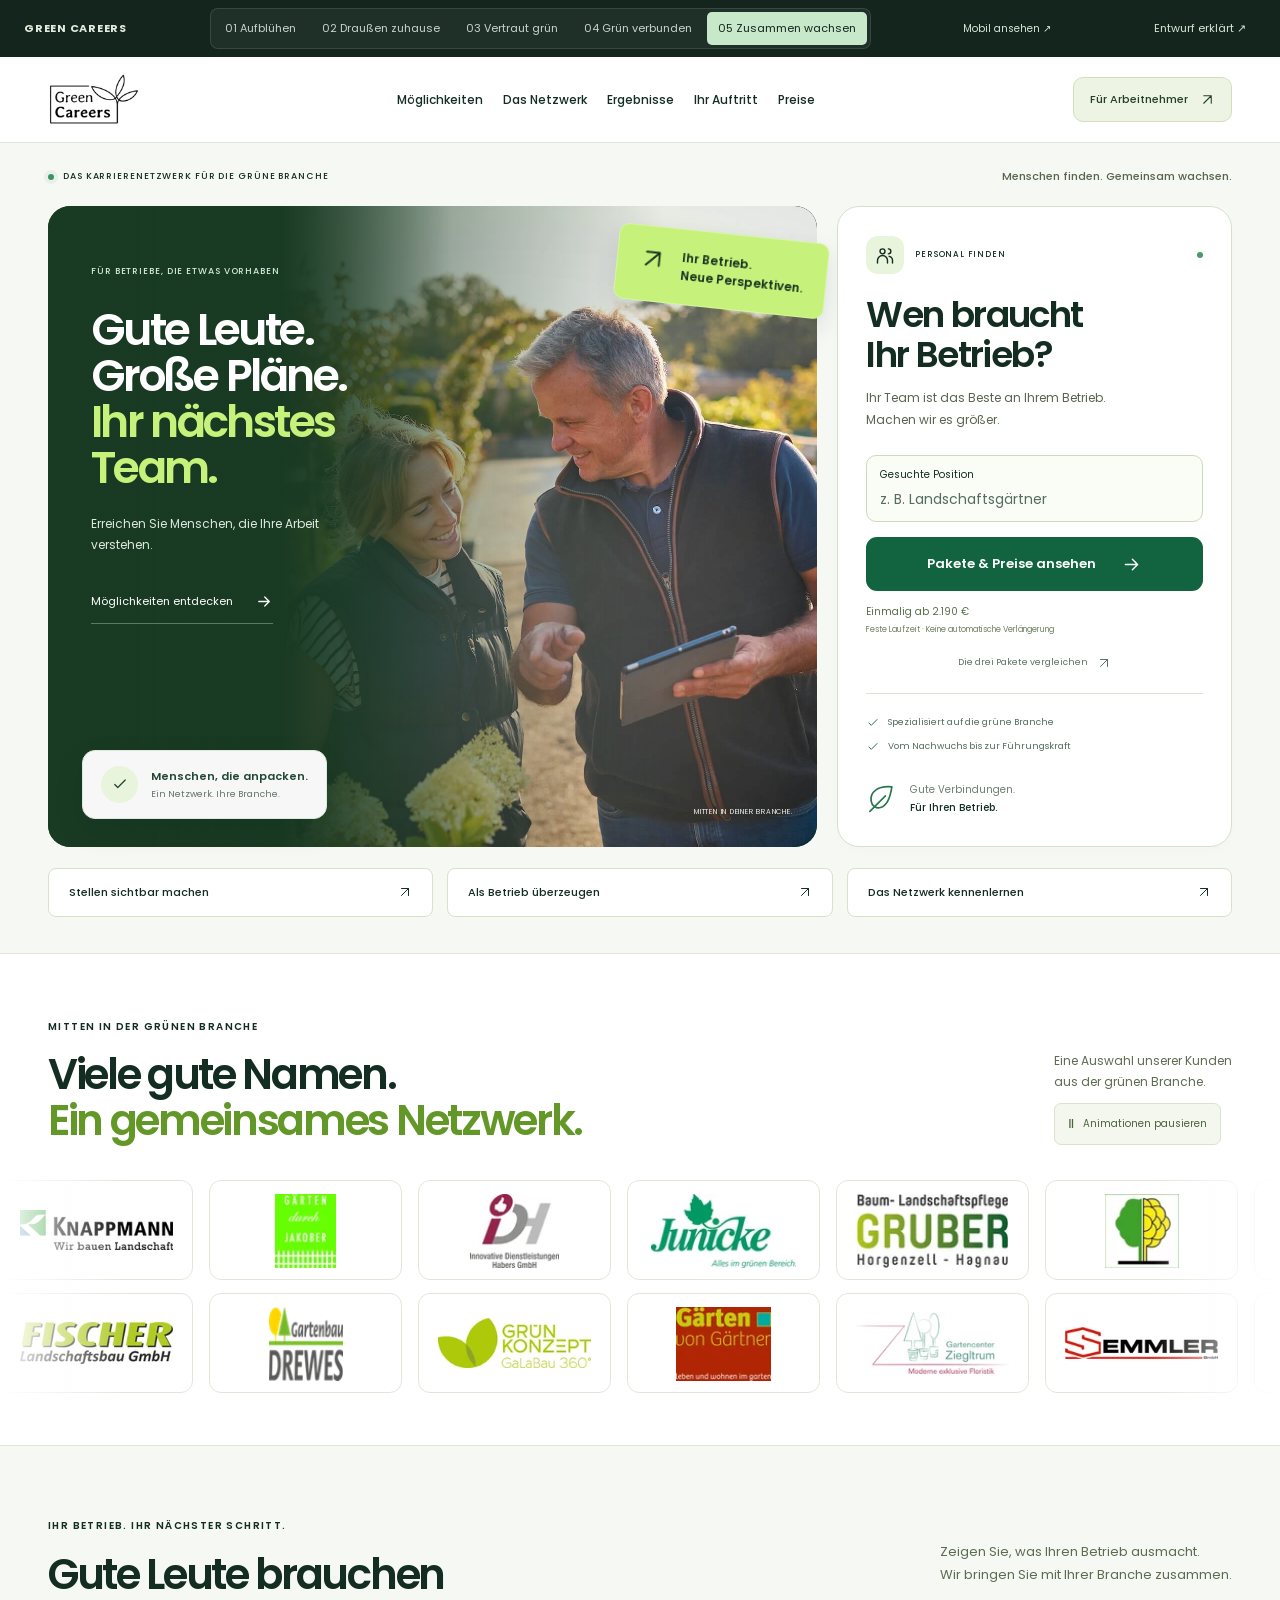
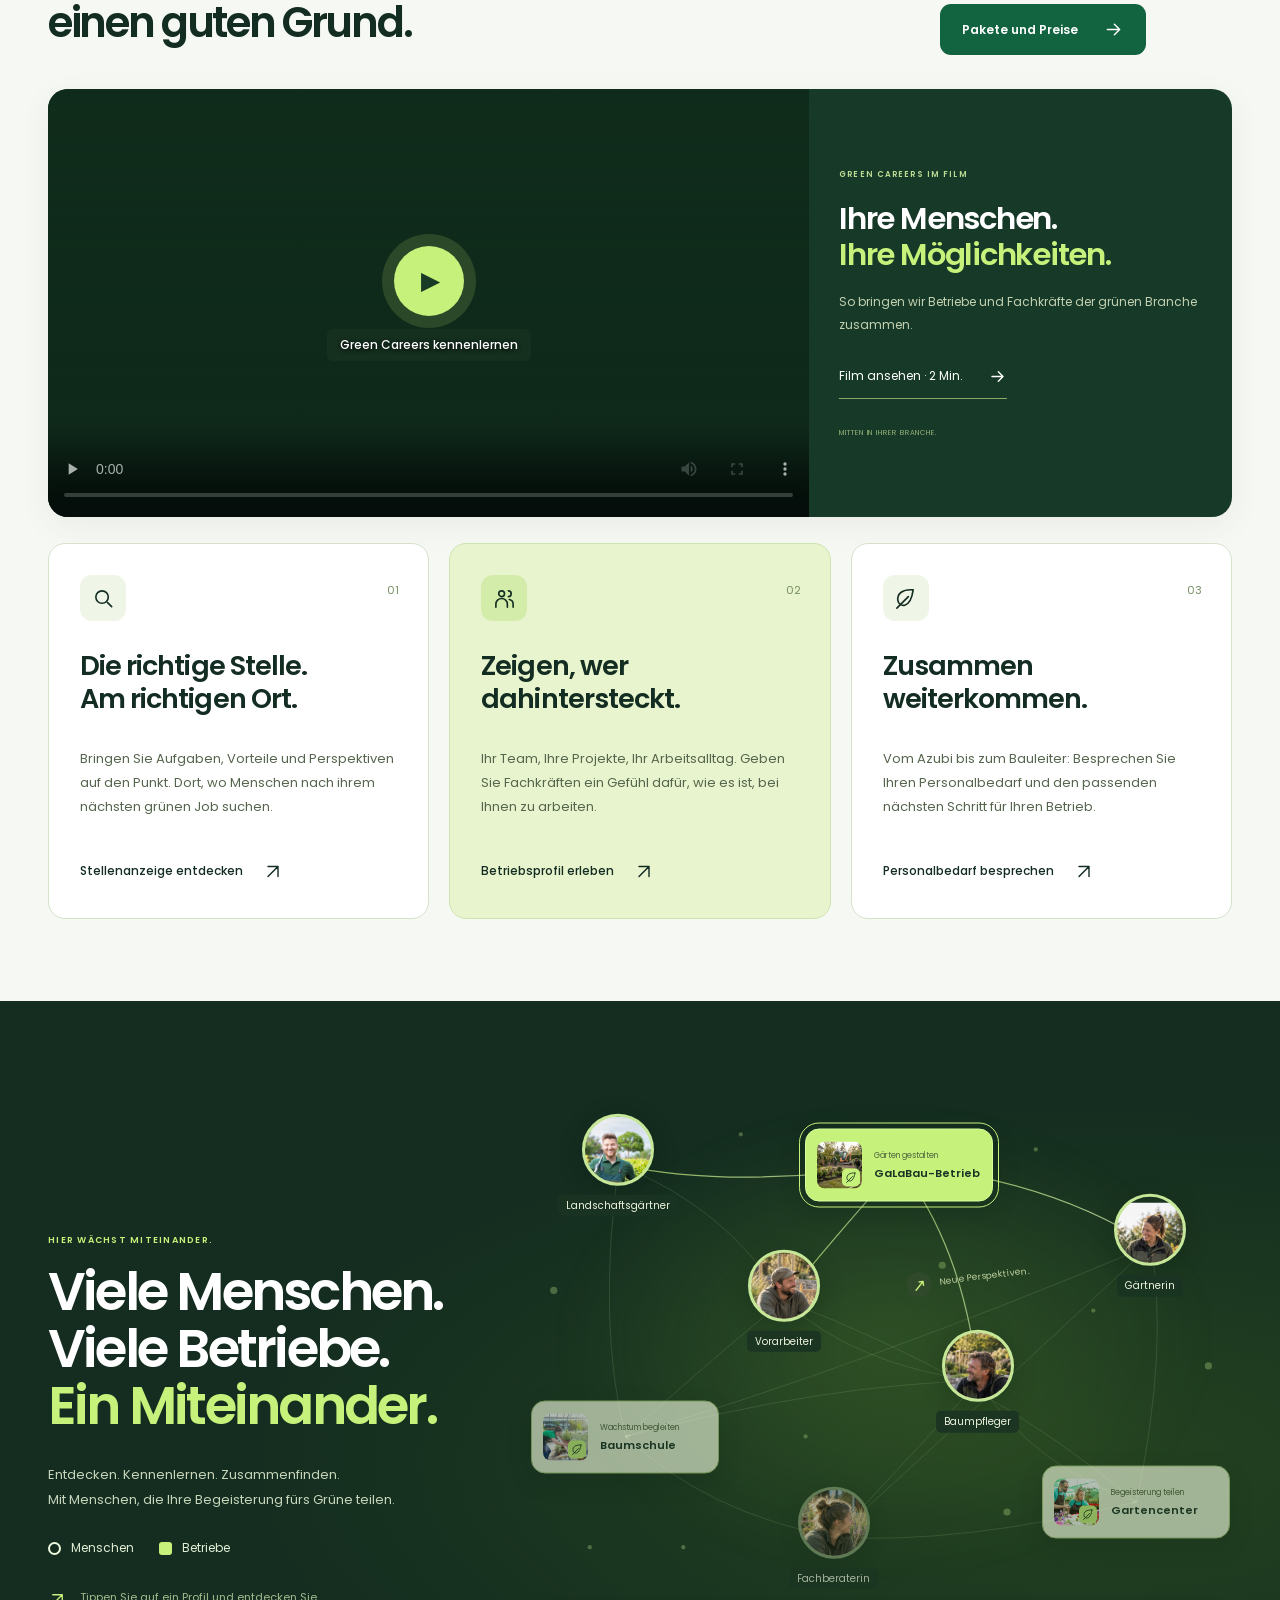
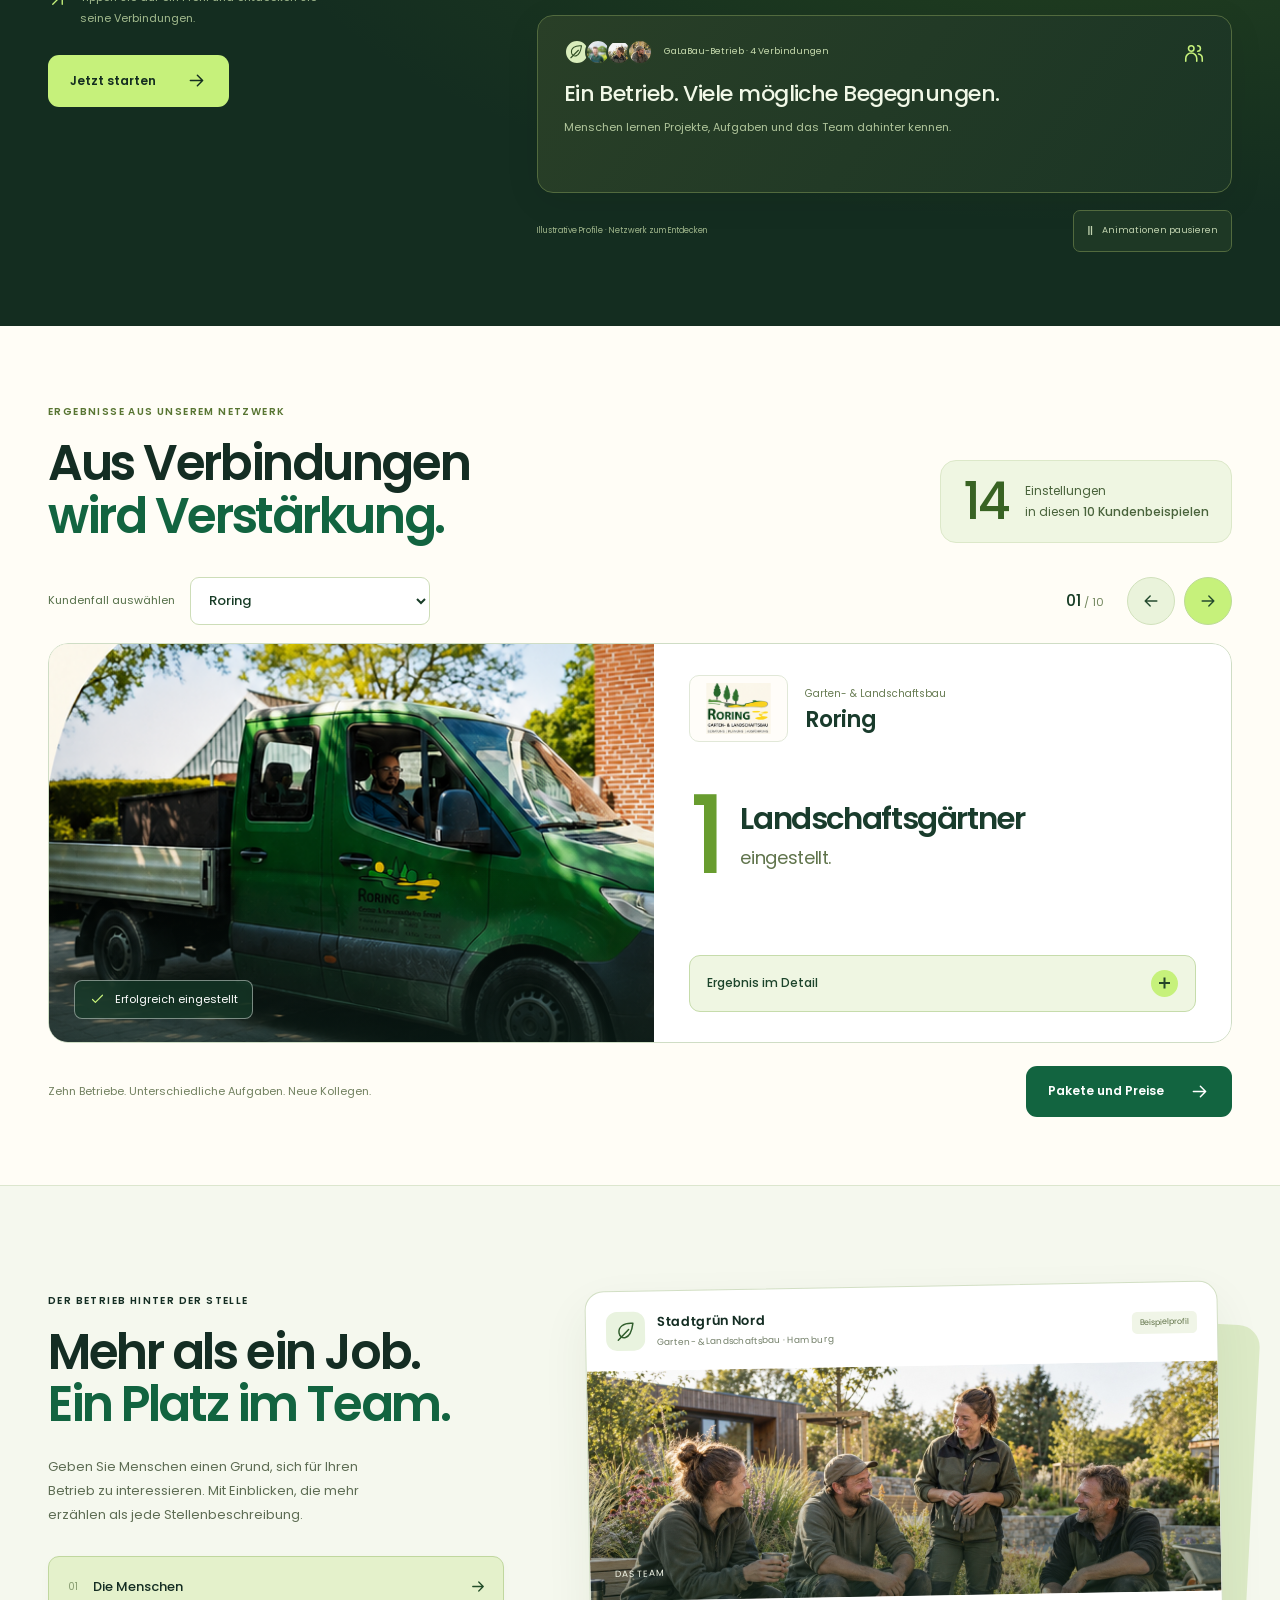
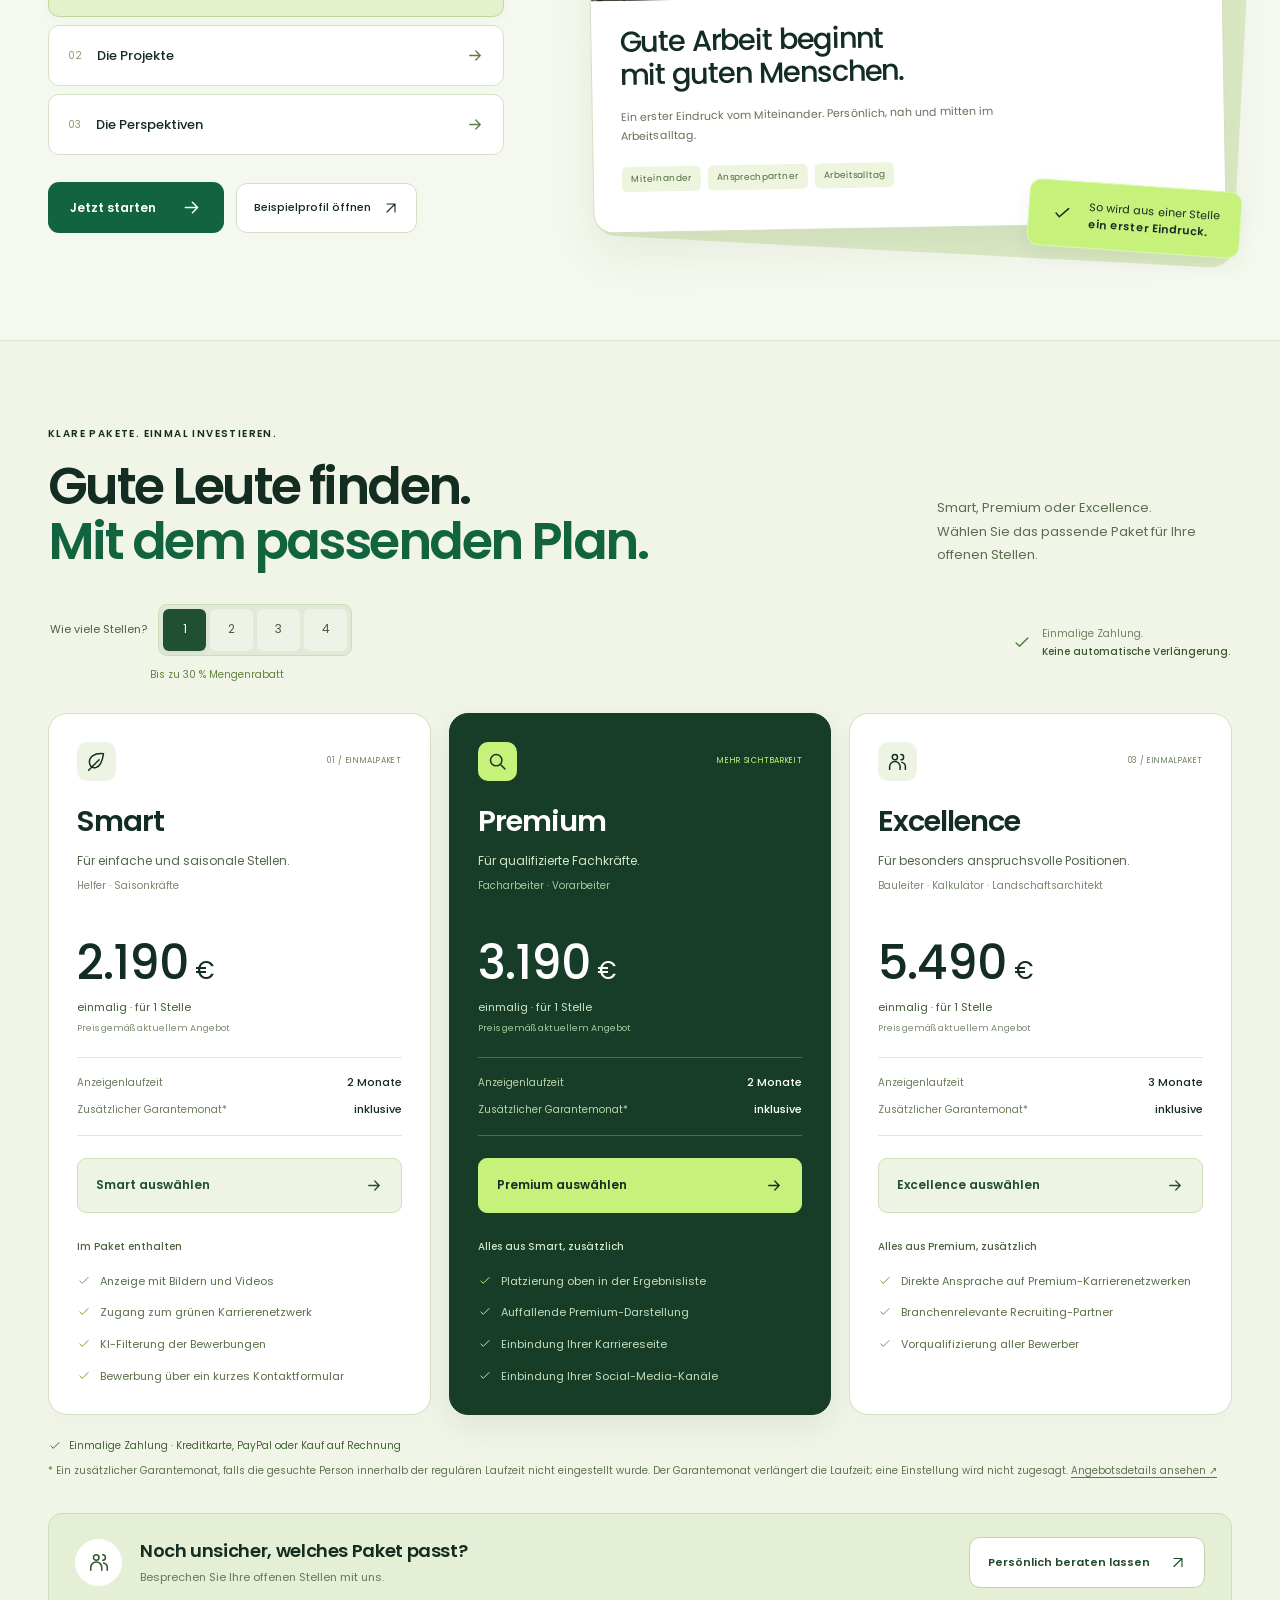
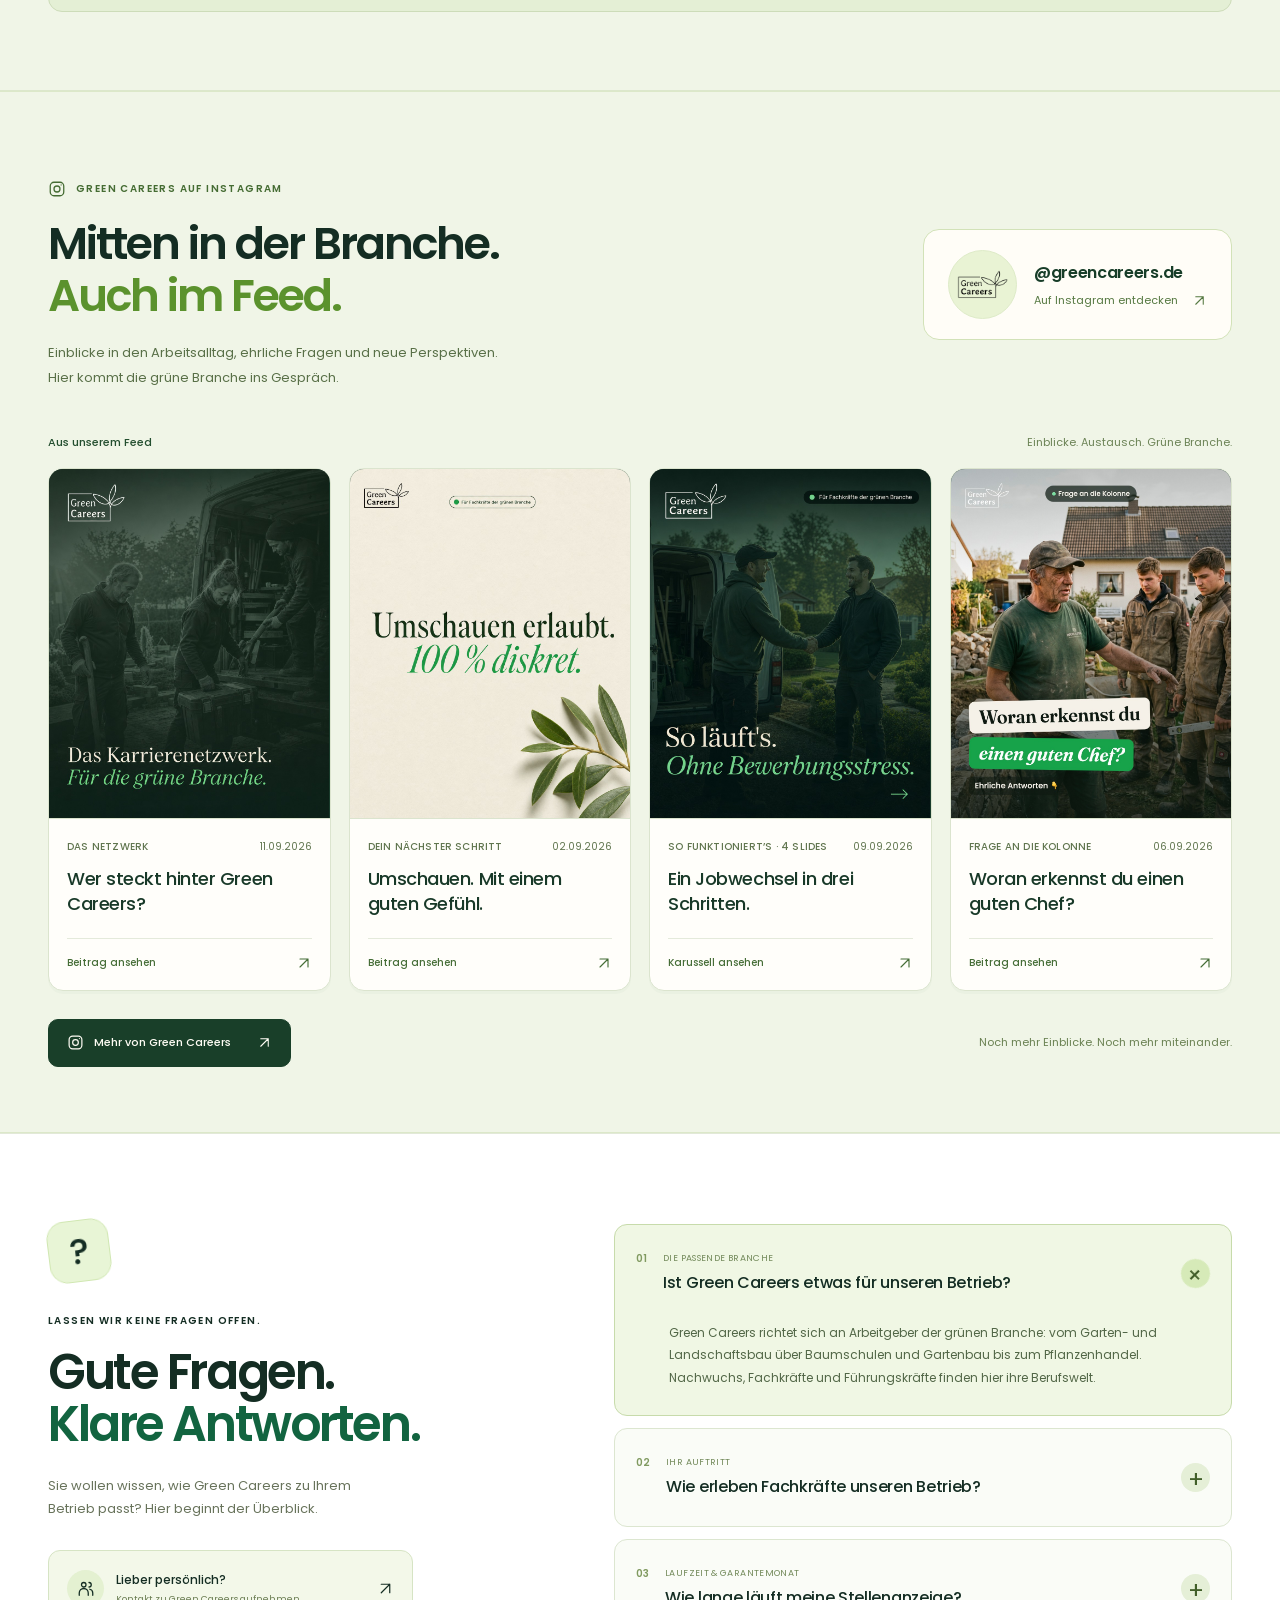
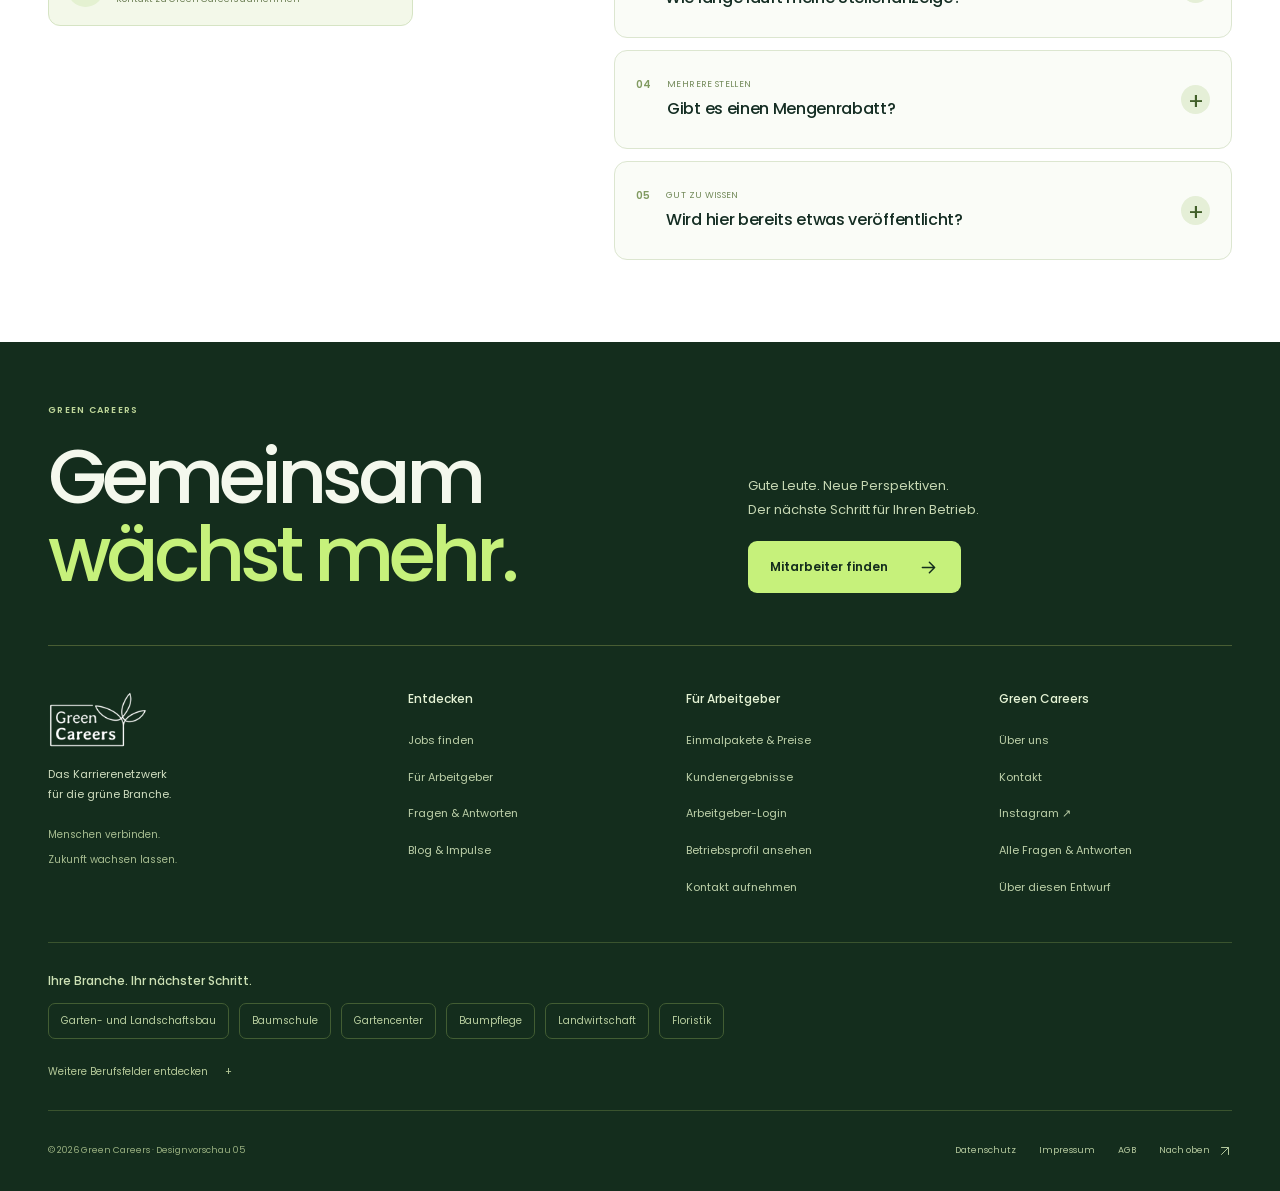
==== commit d35d7d2b: "Add responsive customer results carousel with expandable hiring details" ====
--- a/index.html
+++ b/index.html
@@ -1,4 +1,4 @@
-<!doctype html><html lang="de"><head><meta charset="utf-8"><meta name="viewport" content="width=device-width,initial-scale=1"><meta name="robots" content="noindex,nofollow"><meta name="description" content="Der neue Green-Careers-Entwurf: beide Zielgruppen, fünf Designrichtungen und ein interaktiver Preisvergleich."><meta property="og:title" content="Green Careers · Zusammen wachsen"><meta property="og:description" content="Interaktive Designvorschau: modernes Karrierenetzwerk für die grüne Branche. Desktop und Mobile entdecken."><meta property="og:type" content="website"><title>Green Careers · Interaktive Designvorschau</title><link rel="icon" href="assets/logo-dark-sm.png"><link rel="stylesheet" href="style.css?v=17"><link rel="stylesheet" href="extra.css?v=17"><link rel="stylesheet" href="fusion.css?v=17"><link rel="stylesheet" href="refinement.css?v=17"><link rel="stylesheet" href="pricing.css?v=17"><link rel="stylesheet" href="community.css?v=17"><link rel="stylesheet" href="job-pages.css?v=17"><link rel="stylesheet" href="instagram.css?v=17"><link rel="stylesheet" href="mobile.css?v=17"></head><body data-default-design="e" data-default-audience="employer">
+<!doctype html><html lang="de"><head><meta charset="utf-8"><meta name="viewport" content="width=device-width,initial-scale=1"><meta name="robots" content="noindex,nofollow"><meta name="description" content="Der neue Green-Careers-Entwurf: beide Zielgruppen, fünf Designrichtungen und ein interaktiver Preisvergleich."><meta property="og:title" content="Green Careers · Zusammen wachsen"><meta property="og:description" content="Interaktive Designvorschau: modernes Karrierenetzwerk für die grüne Branche. Desktop und Mobile entdecken."><meta property="og:type" content="website"><title>Green Careers · Interaktive Designvorschau</title><link rel="icon" href="assets/logo-dark-sm.png"><link rel="stylesheet" href="style.css?v=18"><link rel="stylesheet" href="extra.css?v=18"><link rel="stylesheet" href="fusion.css?v=18"><link rel="stylesheet" href="refinement.css?v=18"><link rel="stylesheet" href="pricing.css?v=18"><link rel="stylesheet" href="community.css?v=18"><link rel="stylesheet" href="job-pages.css?v=18"><link rel="stylesheet" href="instagram.css?v=18"><link rel="stylesheet" href="mobile.css?v=18"><link rel="stylesheet" href="results.css?v=18"></head><body data-default-design="e" data-default-audience="employer">
 <a class="skip" href="#main">Zum Inhalt</a>
-<div class="studio"><button id="mobile-compare">05 Zusammen wachsen <span>Entwürfe ↗</span></button><a href="index.html" class="studio-name">GREEN CAREERS <span>DESIGNSTUDIO / 2026</span></a><div class="variants" aria-label="Design auswählen"><button data-theme="a">01 Aufblühen</button><button data-theme="b">02 Draußen zuhause</button><button data-theme="c">03 Vertraut grün</button><button data-theme="d">04 Grün verbunden</button><button data-theme="e">05 Zusammen wachsen</button></div><a class="mobile-preview-link" href="mobile-vorschau.html?v=17" target="_blank" rel="noopener">Mobil ansehen ↗</a><button class="concept-trigger" id="concept">Entwurf erklärt ↗</button></div>
-<div id="app"></div><dialog id="modal" aria-labelledby="modal-title"><button class="close" aria-label="Dialog schließen">×</button><div id="modal-body"></div></dialog><div id="toast" role="status"></div><script src="extra.js?v=17"></script><script src="fusion.js?v=17"></script><script src="refinement.js?v=17"></script><script src="pricing.js?v=17"></script><script src="community.js?v=17"></script><script src="jobs-data.js?v=17"></script><script src="instagram.js?v=17"></script><script src="mobile.js?v=17"></script><script src="app.js?v=17"></script></body></html>
+<div class="studio"><button id="mobile-compare">05 Zusammen wachsen <span>Entwürfe ↗</span></button><a href="index.html" class="studio-name">GREEN CAREERS <span>DESIGNSTUDIO / 2026</span></a><div class="variants" aria-label="Design auswählen"><button data-theme="a">01 Aufblühen</button><button data-theme="b">02 Draußen zuhause</button><button data-theme="c">03 Vertraut grün</button><button data-theme="d">04 Grün verbunden</button><button data-theme="e">05 Zusammen wachsen</button></div><a class="mobile-preview-link" href="mobile-vorschau.html?v=18" target="_blank" rel="noopener">Mobil ansehen ↗</a><button class="concept-trigger" id="concept">Entwurf erklärt ↗</button></div>
+<div id="app"></div><dialog id="modal" aria-labelledby="modal-title"><button class="close" aria-label="Dialog schließen">×</button><div id="modal-body"></div></dialog><div id="toast" role="status"></div><script src="extra.js?v=18"></script><script src="fusion.js?v=18"></script><script src="refinement.js?v=18"></script><script src="pricing.js?v=18"></script><script src="community.js?v=18"></script><script src="jobs-data.js?v=18"></script><script src="instagram.js?v=18"></script><script src="mobile.js?v=18"></script><script src="results.js?v=18"></script><script src="app.js?v=18"></script></body></html>
--- a/results.css
+++ b/results.css
@@ -0,0 +1,64 @@
+/* Customer outcomes: one focused case, with a compact, explicit detail disclosure. */
+.e .results-section{background:#fffdf6;padding:78px 0 68px;border-bottom:1px solid #dce6ce;overflow:hidden;scroll-margin-top:0}
+.results-heading{display:flex;justify-content:space-between;align-items:flex-end;gap:35px;margin-bottom:34px}
+.e .results-heading .eyebrow{color:#587532}
+.e .results-heading h2{font-size:clamp(36px,3.8vw,55px);line-height:1.09;margin:0;letter-spacing:-.05em}
+.results-heading h2 em{font-style:normal;color:#126440}
+.results-tally{display:flex;align-items:center;gap:17px;padding:15px 22px;border:1px solid #dce8c9;border-radius:16px;background:#eff6e2;flex:none}
+.results-tally>strong{font-size:51px;line-height:1;font-weight:500;letter-spacing:-.06em;color:#386323}
+.results-tally>span{font-size:12px;line-height:1.8;color:#49633b}.results-tally b{font-weight:500}
+.results-toolbar{display:flex;align-items:center;justify-content:space-between;gap:25px;margin-bottom:18px}
+.result-choice{display:flex;align-items:center;gap:15px;font-size:11px;color:#557049;min-width:0}
+.result-choice select{font:500 13px/1.5 Poppins,Arial,sans-serif;color:#183c27;background:#fff;border:1px solid #cdddb8;border-radius:9px;padding:12px 35px 12px 14px;min-height:48px;min-width:240px;max-width:100%;cursor:pointer}
+.result-controls{display:flex;align-items:center;gap:9px;flex:none}
+.result-position{font-size:11px;color:#71855c;white-space:nowrap;margin-right:14px;font-variant-numeric:tabular-nums}.result-position strong{font-size:16px;font-weight:500;color:#183d26}
+.result-controls button{display:grid;place-items:center;width:48px;height:48px;border-radius:50%;background:#eaf3db;border:1px solid #d1e1bc;color:#244a2e;padding:0}
+.result-controls button:hover{background:#c6f17b;border-color:#aacd7b}.result-controls button:last-child{background:#c6f17b;border-color:#bddb97}
+.e .result-controls svg{width:20px;height:20px}#result-prev svg{transform:rotate(180deg)}
+.results-track{display:flex;align-items:flex-start;gap:20px;overflow-x:auto;overflow-y:hidden;scroll-snap-type:x mandatory;scrollbar-width:none;overscroll-behavior-x:contain;position:relative;border-radius:20px}
+.results-track::-webkit-scrollbar{display:none}
+.result-slide{flex:0 0 100%;min-width:0;display:grid;grid-template-columns:1.05fr 1fr;background:white;border:1px solid #cfddc5;border-radius:20px;overflow:hidden;scroll-snap-align:start;scroll-snap-stop:always}
+.result-visual{position:relative;background:#dae5ca;min-height:398px;overflow:hidden}
+.e svg.result-photo{display:block;width:100%;height:100%;position:absolute;inset:0}
+.result-visual:after{position:absolute;content:'';inset:55% 0 0;background:linear-gradient(0deg,#112c2480,transparent);pointer-events:none}
+.result-photo-tag{position:absolute;z-index:1;bottom:23px;left:25px;display:flex;align-items:center;gap:9px;color:#fff;font-size:11px;padding:10px 14px;border:1px solid #ffffff70;background:#153928bc;backdrop-filter:blur(12px);border-radius:8px}
+.e .result-photo-tag svg{width:17px;height:17px;color:#c6f17b}
+.result-copy{padding:30px 35px;display:flex;flex-direction:column;min-width:0}
+.result-company{display:flex;gap:17px;align-items:center;min-height:70px;margin-bottom:27px}
+.result-logo-frame{width:99px;height:67px;padding:7px;border:1px solid #e1e8d8;border-radius:10px;background:#fffdf9;display:block;flex:none}
+.e svg.result-logo{width:100%;height:100%;display:block}
+.result-company>div{min-width:0}.result-company>div>span{display:block;font-size:10px;color:#677b52;line-height:1.7;margin-bottom:5px}
+.e .result-company h3{font-size:22px;font-weight:600;line-height:1.2;letter-spacing:-.035em;margin:0;color:#193b2c}
+.result-outcome{display:flex;align-items:center;gap:20px;min-height:130px;margin-bottom:25px}
+.result-outcome>strong{font-size:108px;line-height:1;font-weight:500;letter-spacing:-.065em;color:#689c2f}
+.e .result-outcome>p{margin:0;font-size:clamp(24px,2.4vw,34px);font-weight:600;letter-spacing:-.045em;line-height:1.17;color:#193c2c;overflow-wrap:anywhere;hyphens:auto}
+.result-outcome p>span{display:block;font-size:18px;font-weight:400;color:#60744c;letter-spacing:-.02em;line-height:1.5;margin-top:7px}
+.e details.result-details{padding:0;border:1px solid #c6dcab;border-radius:11px;background:#eff6e2;margin-top:auto;overflow:hidden}
+.e .result-details>summary{list-style:none;display:flex;justify-content:space-between;align-items:center;gap:15px;min-height:55px;padding:13px 17px;font-size:12px;font-weight:500;color:#1c442b;cursor:pointer}
+.e .result-details>summary:after,.e .result-details>summary::-webkit-details-marker{display:none}
+.result-plus{position:relative;display:block;width:27px;height:27px;border-radius:50%;background:#c6f17b;flex:none}
+.result-plus:before,.result-plus:after{position:absolute;content:'';left:8px;right:8px;top:12px;height:2px;background:#25442a}.result-plus:after{transform:rotate(90deg);transition:transform .2s}
+.result-details[open] .result-plus:after{transform:rotate(0)}
+.result-open-label,.result-details[open] .result-closed-label{display:none}.result-details[open] .result-open-label{display:inline}
+.result-detail-body{padding:0 17px 18px}.e .result-detail-body p{font-size:12px;line-height:1.75;color:#587345;margin:0 0 14px}.e .result-detail-body .result-full-company{font-weight:500;color:#244c30}
+.result-detail-body ul{list-style:none;padding:0;margin:0 0 14px;display:grid;gap:9px}.result-detail-body li{display:flex;align-items:center;gap:9px;font-size:12px;line-height:1.7;color:#224b30}.e .result-detail-body li svg{width:15px;height:15px;color:#548a2c}
+.result-detail-body>a{display:flex;justify-content:space-between;align-items:center;gap:12px;font-size:11px;color:#2a5734;min-height:44px;padding-top:10px;border-top:1px solid #d4e3bf}.e .result-detail-body>a svg{width:17px;height:17px}
+.results-bottom{display:flex;align-items:center;justify-content:space-between;gap:22px;margin-top:23px}.e .results-bottom p{font-size:11px;color:#71805f;margin:0}.results-bottom>.btn{font-size:12px;min-height:49px;background:#126440;color:#fff}.results-swipe{display:none}
+.results-section :focus-visible{outline:3px solid #4f852b;outline-offset:4px}
+#result-announcement{position:absolute;width:1px;height:1px;padding:0;margin:-1px;overflow:hidden;clip-path:inset(50%);white-space:nowrap;border:0}
+.e.employer .navlinks{gap:20px}
+@media(max-width:1100px){.result-copy{padding:25px}.result-company{gap:13px}.e .result-company h3{font-size:20px}.result-logo-frame{width:82px;height:62px}.result-outcome{gap:14px}.result-outcome>strong{font-size:88px}.e .result-outcome>p{font-size:27px}.result-outcome p>span{font-size:17px}.results-tally{padding:14px 17px}.e.employer .navlinks{gap:13px}}
+@media(min-width:721px) and (max-width:960px){.result-slide{grid-template-columns:.95fr 1fr}.result-copy{padding:22px}.result-company{gap:10px}.result-logo-frame{width:67px;height:54px}.e .result-company h3{font-size:18px}.result-outcome>strong{font-size:78px}.e .result-outcome>p{font-size:24px}.e.employer .navlinks{gap:11px}.e.employer .navlinks a{font-size:10px}.results-tally>strong{font-size:40px}.results-tally>span{font-size:10px}.result-choice select{min-width:210px}}
+@media(max-width:720px){
+ .e .results-section{padding:42px 0 35px}.results-heading{display:block;margin-bottom:24px}.e .results-heading .eyebrow{font-size:8px;letter-spacing:.1em;margin-bottom:15px}.e .results-heading h2{font-size:34px;line-height:1.1}
+ .results-tally{display:inline-flex;gap:12px;padding:11px 14px;margin-top:20px;border-radius:10px}.results-tally>strong{font-size:34px}.results-tally>span{font-size:10px;line-height:1.6}.results-tally>span br{display:none}.results-tally b{display:block}
+ .results-toolbar{gap:12px;align-items:flex-end;margin-bottom:13px}.result-choice{display:block;flex:1;min-width:0}.result-choice>span{display:block;font-size:9px;margin-bottom:7px}.result-choice select{width:100%;min-width:0;font-size:16px;padding:10px 24px 10px 11px;min-height:46px;text-overflow:ellipsis}.result-controls{gap:6px;position:relative;padding-top:24px}.result-controls button{width:44px;height:46px;border-radius:10px}.result-position{position:absolute;left:0;right:0;top:0;text-align:center;font-size:9px;margin:0}.result-position strong{font-size:12px}
+ .results-track{border-radius:15px;gap:14px}.result-slide{grid-template-columns:1fr;border-radius:15px}.result-visual{min-height:0;height:183px}.result-photo-tag{left:15px;bottom:13px;font-size:9px;padding:7px 10px;gap:7px}.e .result-photo-tag svg{width:14px;height:14px}
+ .result-copy{padding:20px}.result-company{min-height:56px;gap:13px;margin-bottom:13px}.result-logo-frame{width:77px;height:56px;padding:5px;border-radius:8px}.result-company>div>span{font-size:9px;margin-bottom:4px}.e .result-company h3{font-size:19px;line-height:1.2}
+ .result-outcome{min-height:96px;gap:17px;margin-bottom:17px}.result-outcome>strong{font-size:80px}.e .result-outcome>p{font-size:26px;line-height:1.17}.result-outcome p>span{font-size:14px;margin-top:5px}
+ .e .result-details>summary{font-size:12px;min-height:54px;padding:12px 14px}.result-detail-body{padding:0 14px 15px}.e .result-detail-body p,.result-detail-body li{font-size:12px}.result-plus{width:27px;height:27px}
+ .results-bottom{display:flex;flex-direction:column;align-items:stretch;gap:15px;margin-top:15px}.results-desktop-hint{display:none}.results-swipe{display:inline}.e .results-bottom p{font-size:9px;text-align:center}.results-bottom>.btn{width:100%;justify-content:space-between;font-size:12px}
+ .e.employer .fusion-dock button{width:24%;font-size:9px}
+}
+@media(max-width:360px){.e .results-heading h2{font-size:29px}.result-copy{padding:16px}.result-visual{height:164px}.result-logo-frame{width:65px;height:52px}.result-company{gap:10px}.e .result-company h3{font-size:17px}.result-outcome>strong{font-size:72px}.e .result-outcome>p{font-size:23px}.result-outcome{gap:14px}.e .results-heading .eyebrow{font-size:7px}.e.employer .fusion-dock button{font-size:8px}}
+@media(prefers-reduced-motion:reduce){.results-track{scroll-behavior:auto!important}.result-plus:after{transition:none}}
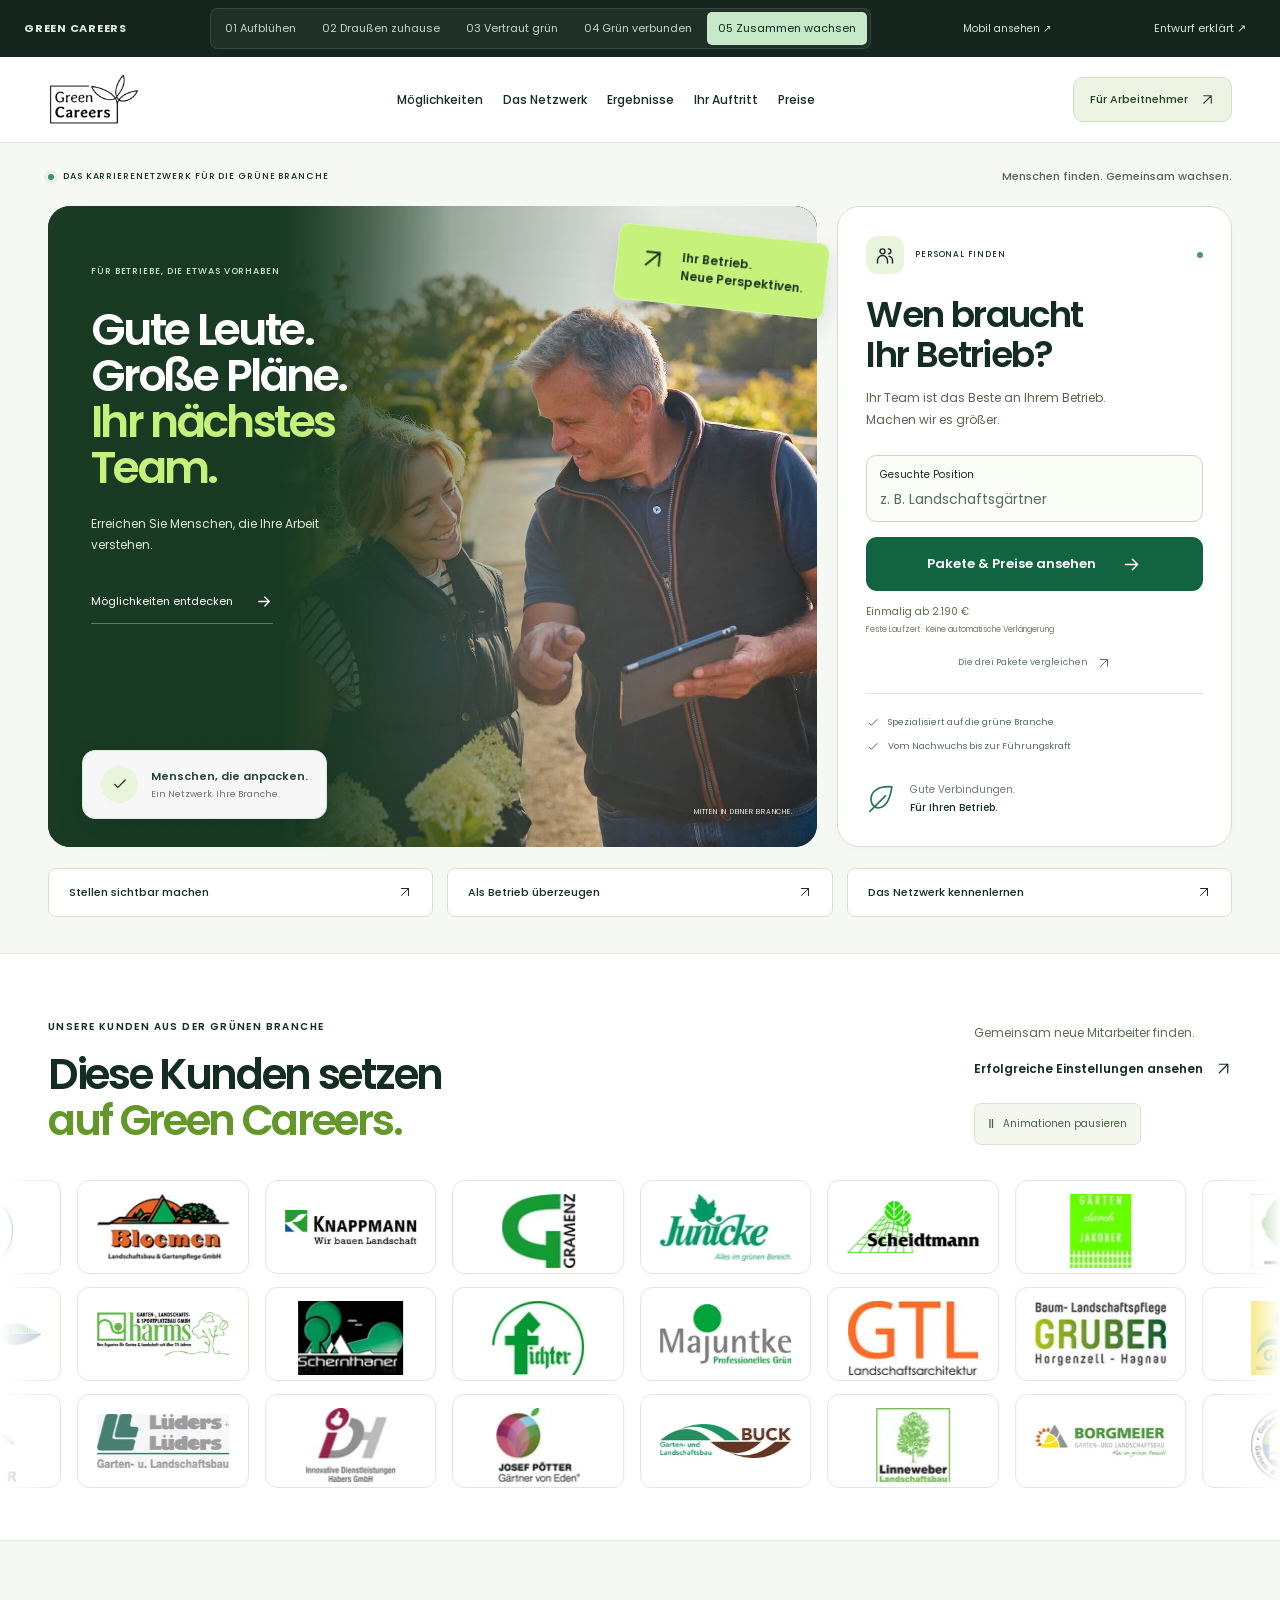
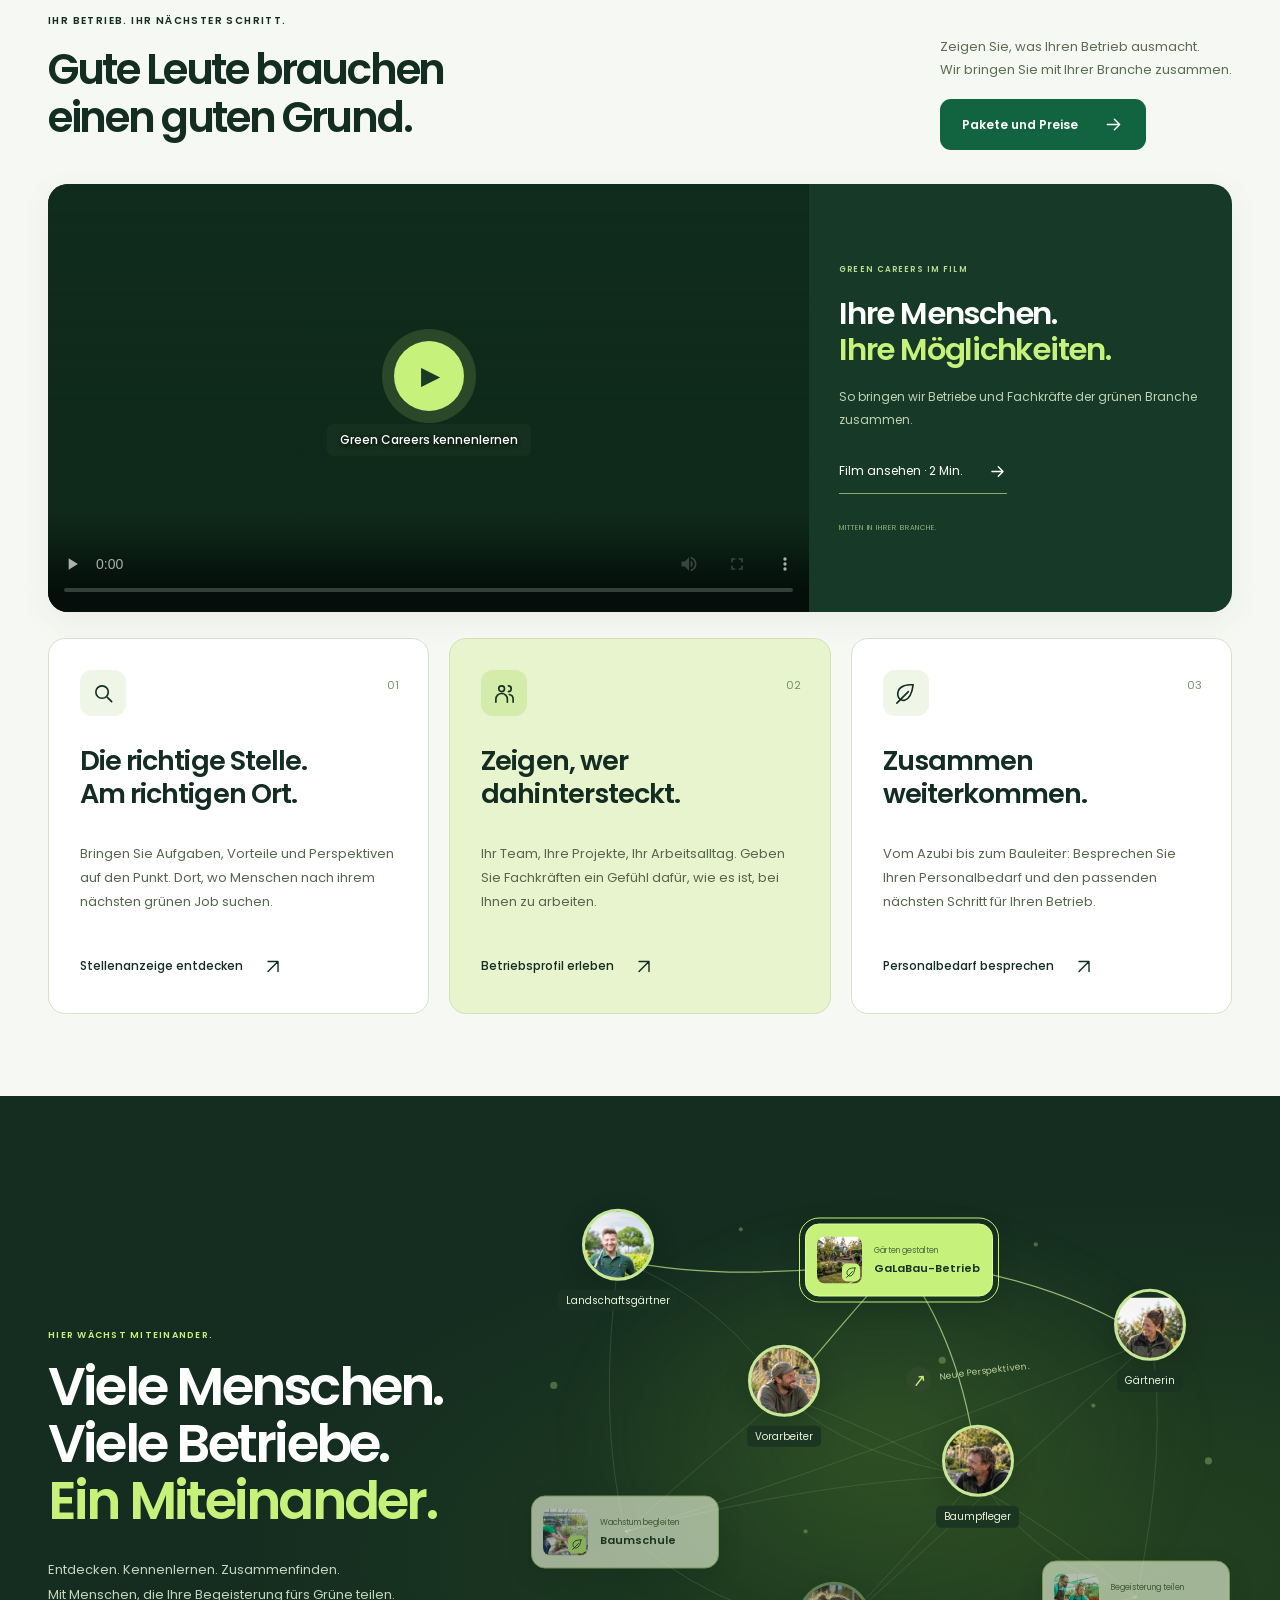
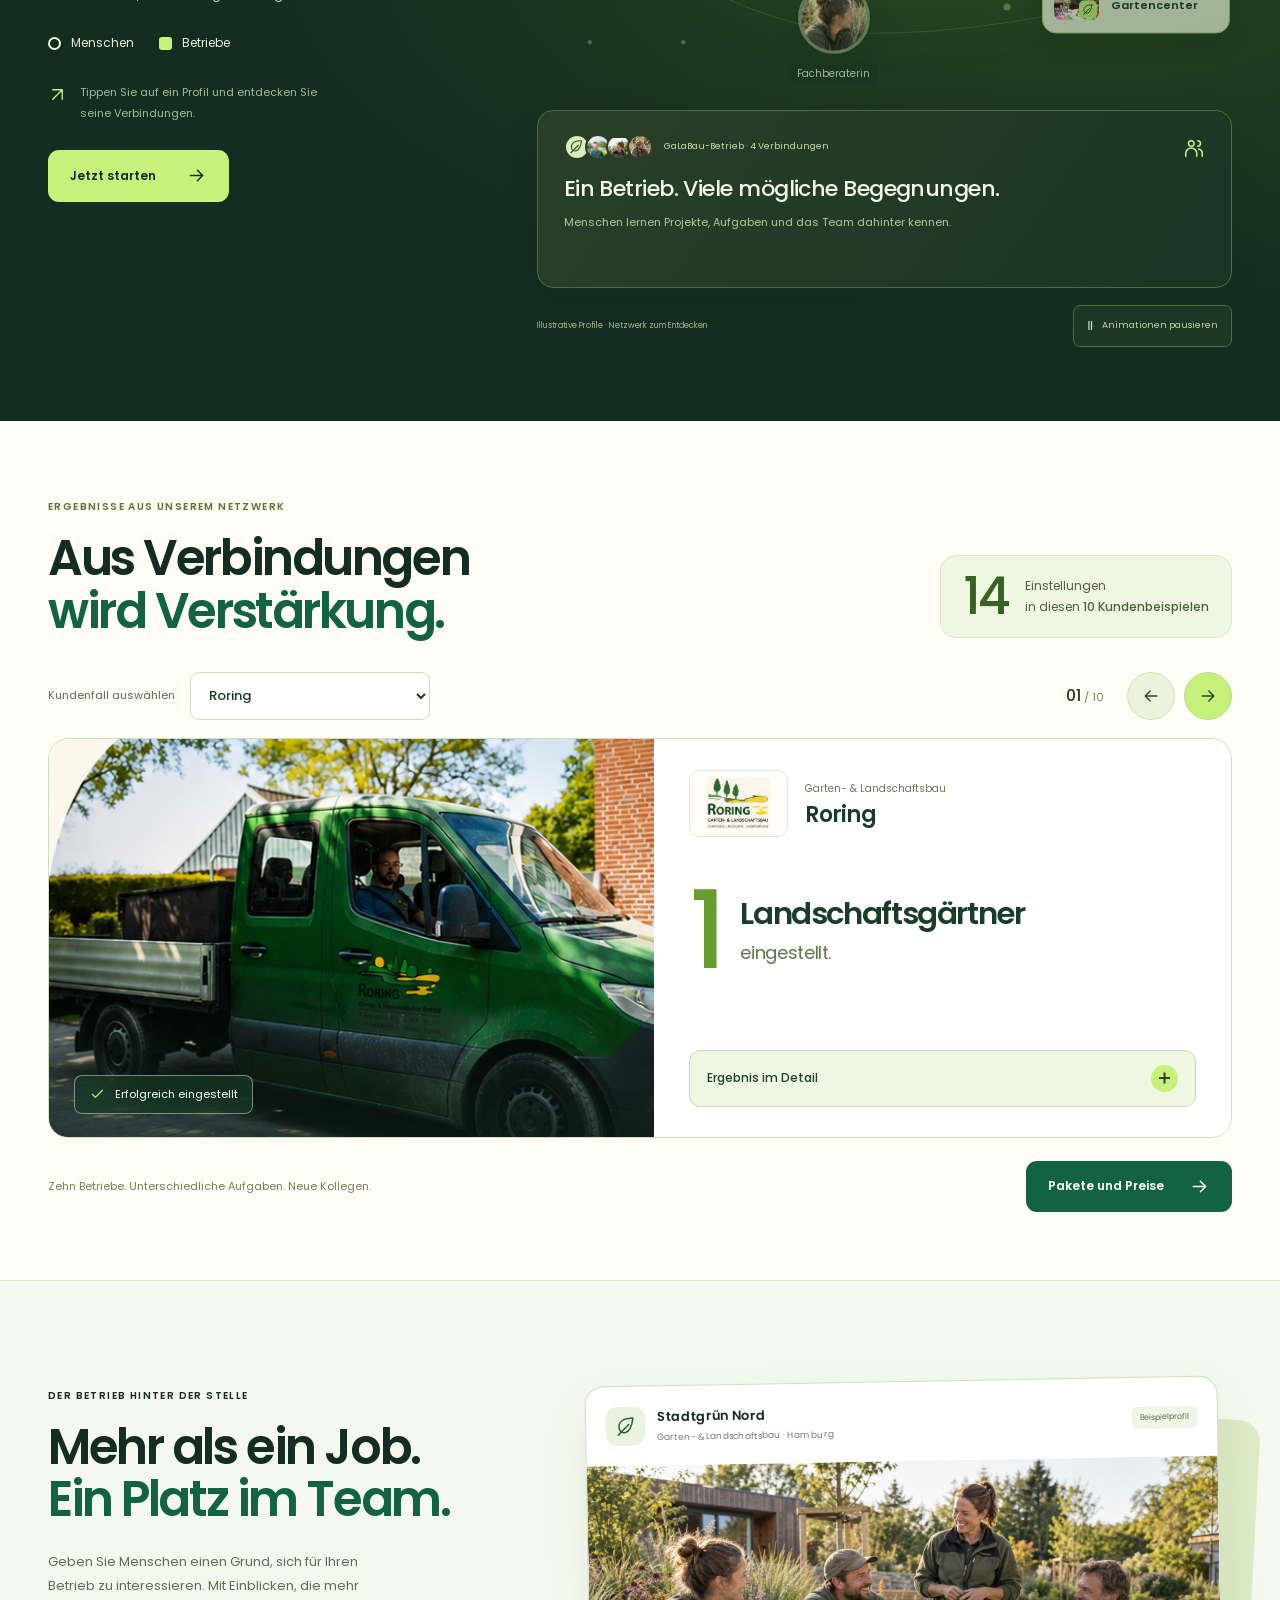
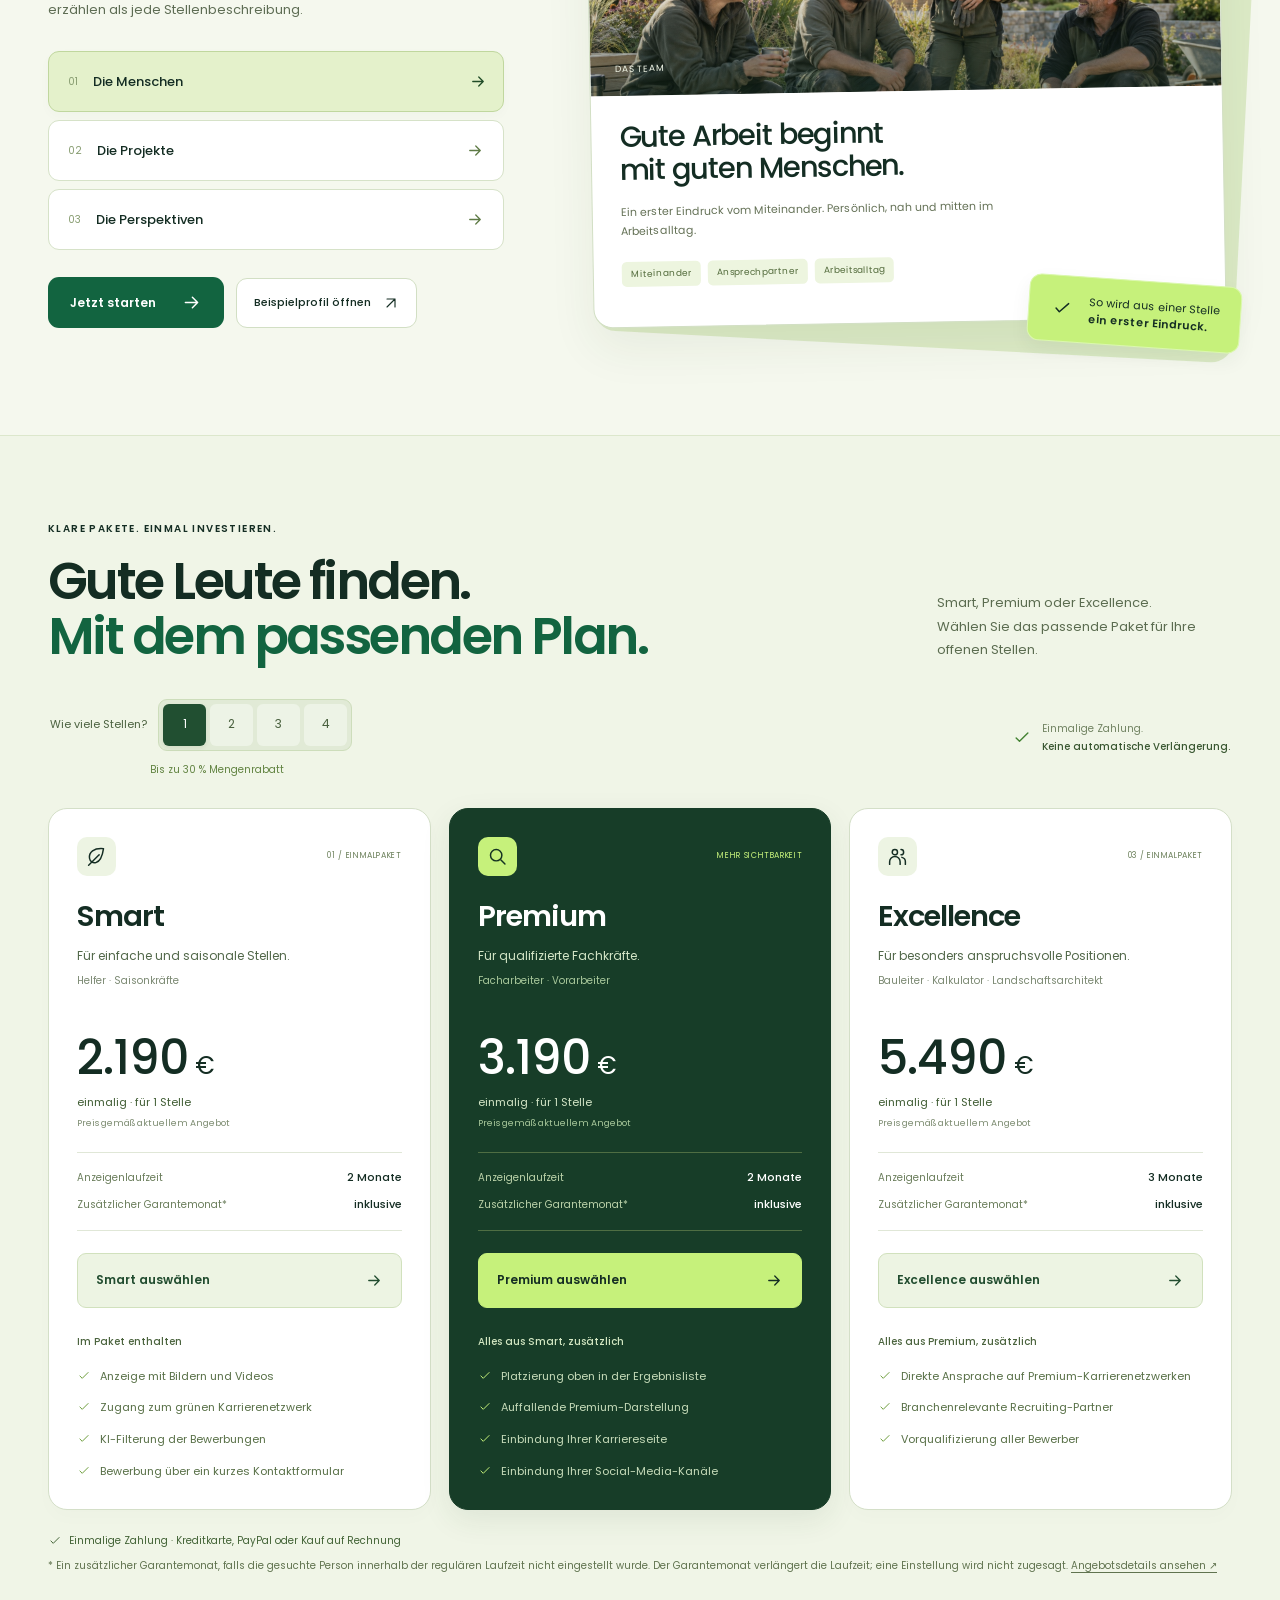
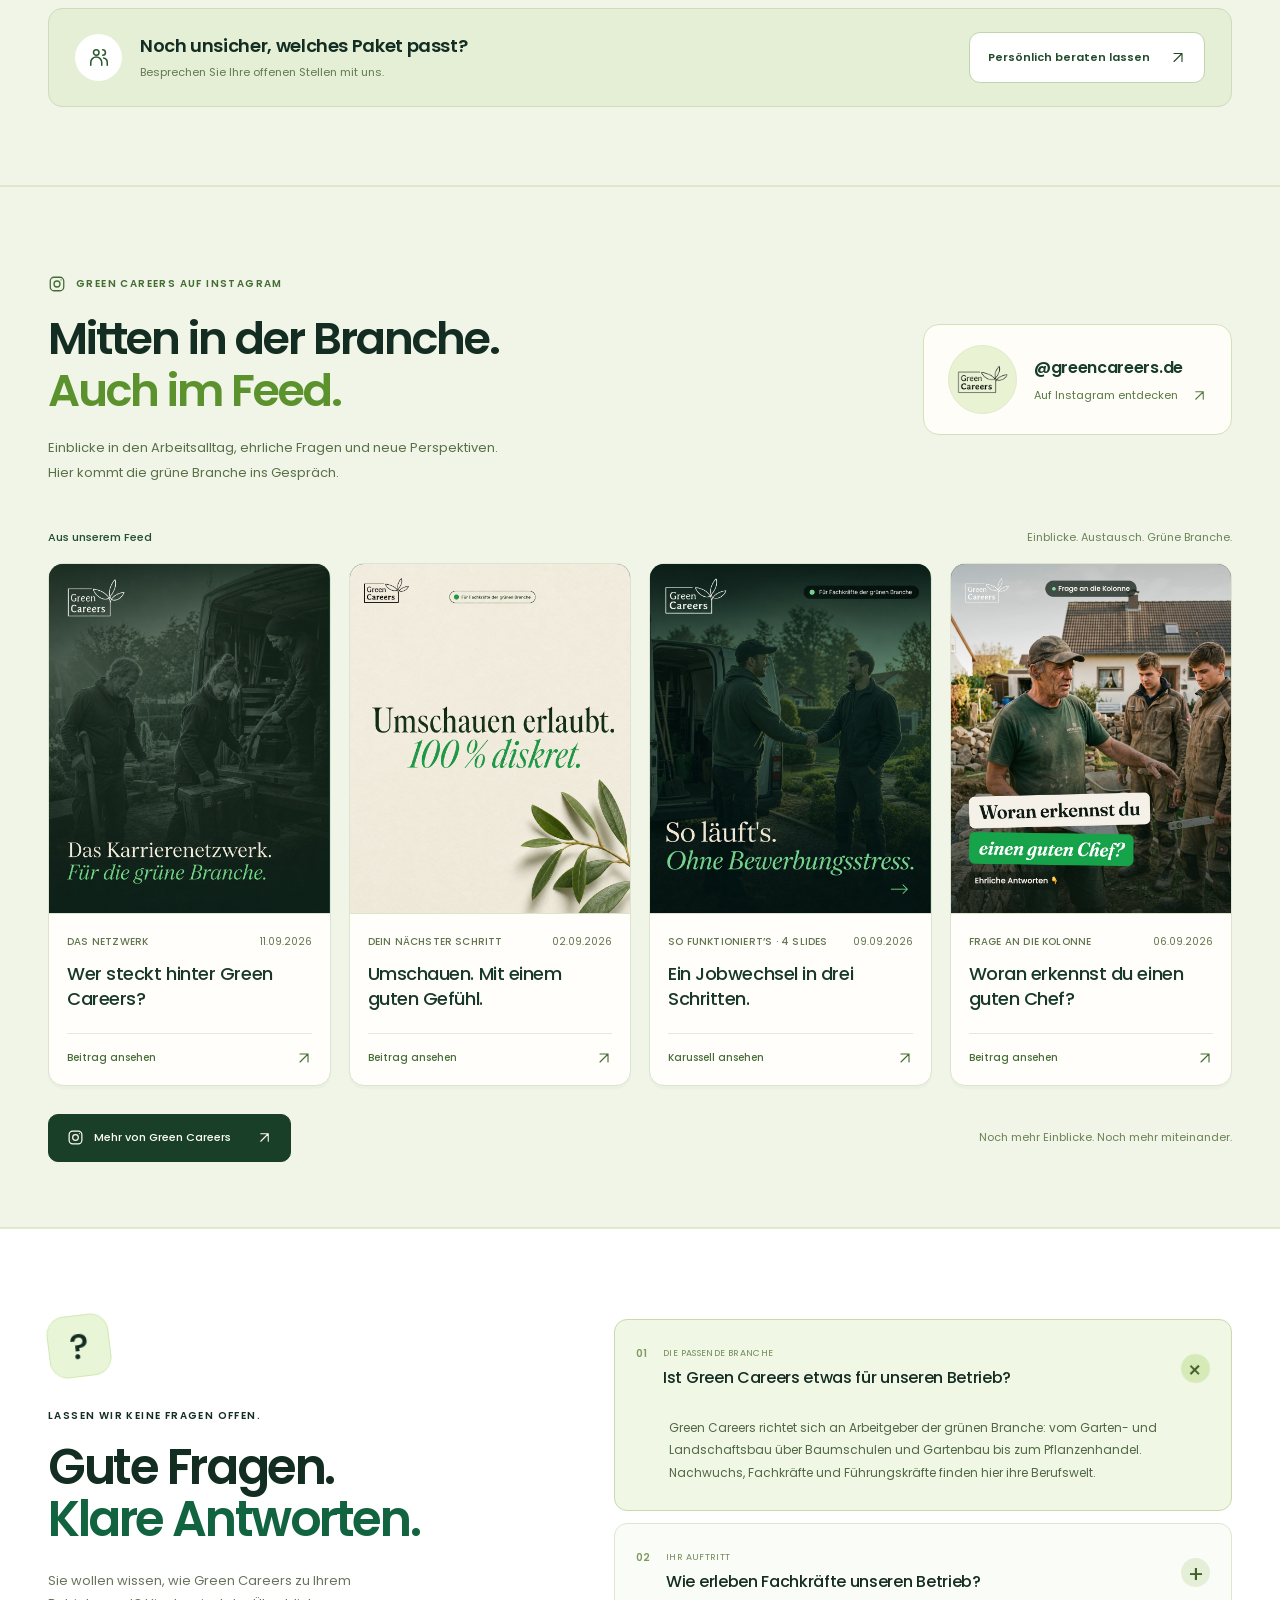
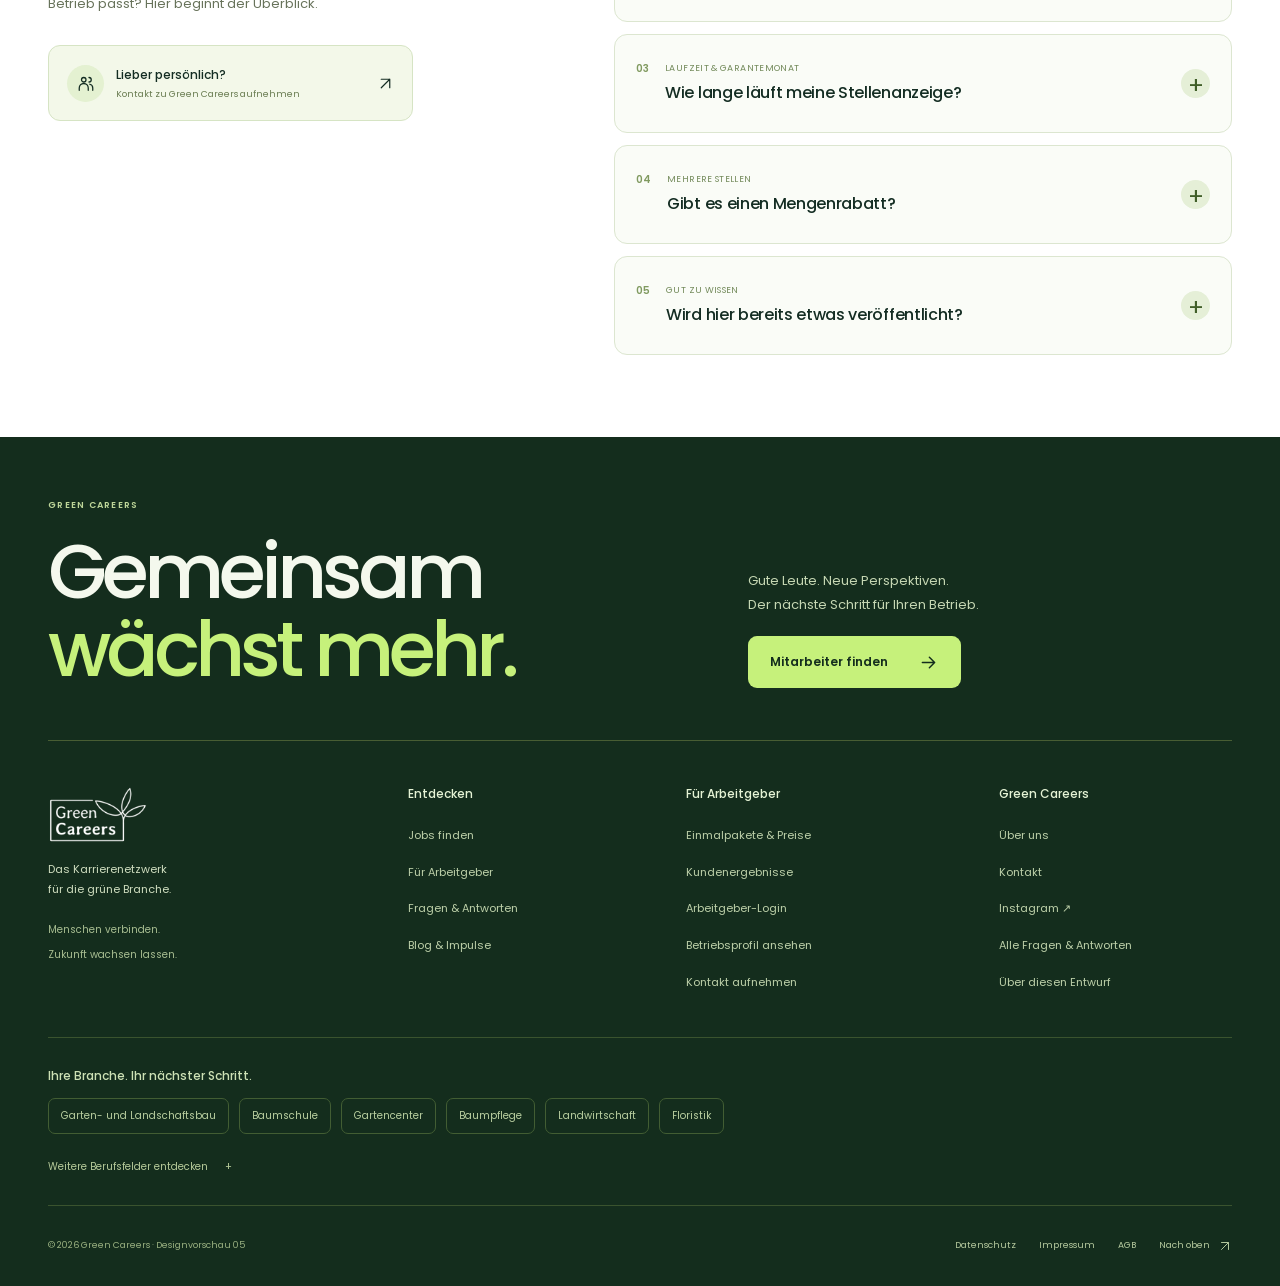
==== commit 04f09f0a: "Clarify customer proof and prioritize larger clients across three logo rows" ====
--- a/index.html
+++ b/index.html
@@ -1,4 +1,4 @@
-<!doctype html><html lang="de"><head><meta charset="utf-8"><meta name="viewport" content="width=device-width,initial-scale=1"><meta name="robots" content="noindex,nofollow"><meta name="description" content="Der neue Green-Careers-Entwurf: beide Zielgruppen, fünf Designrichtungen und ein interaktiver Preisvergleich."><meta property="og:title" content="Green Careers · Zusammen wachsen"><meta property="og:description" content="Interaktive Designvorschau: modernes Karrierenetzwerk für die grüne Branche. Desktop und Mobile entdecken."><meta property="og:type" content="website"><title>Green Careers · Interaktive Designvorschau</title><link rel="icon" href="assets/logo-dark-sm.png"><link rel="stylesheet" href="style.css?v=18"><link rel="stylesheet" href="extra.css?v=18"><link rel="stylesheet" href="fusion.css?v=18"><link rel="stylesheet" href="refinement.css?v=18"><link rel="stylesheet" href="pricing.css?v=18"><link rel="stylesheet" href="community.css?v=18"><link rel="stylesheet" href="job-pages.css?v=18"><link rel="stylesheet" href="instagram.css?v=18"><link rel="stylesheet" href="mobile.css?v=18"><link rel="stylesheet" href="results.css?v=18"></head><body data-default-design="e" data-default-audience="employer">
+<!doctype html><html lang="de"><head><meta charset="utf-8"><meta name="viewport" content="width=device-width,initial-scale=1"><meta name="robots" content="noindex,nofollow"><meta name="description" content="Der neue Green-Careers-Entwurf: beide Zielgruppen, fünf Designrichtungen und ein interaktiver Preisvergleich."><meta property="og:title" content="Green Careers · Zusammen wachsen"><meta property="og:description" content="Interaktive Designvorschau: modernes Karrierenetzwerk für die grüne Branche. Desktop und Mobile entdecken."><meta property="og:type" content="website"><title>Green Careers · Interaktive Designvorschau</title><link rel="icon" href="assets/logo-dark-sm.png"><link rel="stylesheet" href="style.css?v=19"><link rel="stylesheet" href="extra.css?v=19"><link rel="stylesheet" href="fusion.css?v=19"><link rel="stylesheet" href="refinement.css?v=19"><link rel="stylesheet" href="pricing.css?v=19"><link rel="stylesheet" href="community.css?v=19"><link rel="stylesheet" href="job-pages.css?v=19"><link rel="stylesheet" href="instagram.css?v=19"><link rel="stylesheet" href="mobile.css?v=19"><link rel="stylesheet" href="results.css?v=19"></head><body data-default-design="e" data-default-audience="employer">
 <a class="skip" href="#main">Zum Inhalt</a>
-<div class="studio"><button id="mobile-compare">05 Zusammen wachsen <span>Entwürfe ↗</span></button><a href="index.html" class="studio-name">GREEN CAREERS <span>DESIGNSTUDIO / 2026</span></a><div class="variants" aria-label="Design auswählen"><button data-theme="a">01 Aufblühen</button><button data-theme="b">02 Draußen zuhause</button><button data-theme="c">03 Vertraut grün</button><button data-theme="d">04 Grün verbunden</button><button data-theme="e">05 Zusammen wachsen</button></div><a class="mobile-preview-link" href="mobile-vorschau.html?v=18" target="_blank" rel="noopener">Mobil ansehen ↗</a><button class="concept-trigger" id="concept">Entwurf erklärt ↗</button></div>
-<div id="app"></div><dialog id="modal" aria-labelledby="modal-title"><button class="close" aria-label="Dialog schließen">×</button><div id="modal-body"></div></dialog><div id="toast" role="status"></div><script src="extra.js?v=18"></script><script src="fusion.js?v=18"></script><script src="refinement.js?v=18"></script><script src="pricing.js?v=18"></script><script src="community.js?v=18"></script><script src="jobs-data.js?v=18"></script><script src="instagram.js?v=18"></script><script src="mobile.js?v=18"></script><script src="results.js?v=18"></script><script src="app.js?v=18"></script></body></html>
+<div class="studio"><button id="mobile-compare">05 Zusammen wachsen <span>Entwürfe ↗</span></button><a href="index.html" class="studio-name">GREEN CAREERS <span>DESIGNSTUDIO / 2026</span></a><div class="variants" aria-label="Design auswählen"><button data-theme="a">01 Aufblühen</button><button data-theme="b">02 Draußen zuhause</button><button data-theme="c">03 Vertraut grün</button><button data-theme="d">04 Grün verbunden</button><button data-theme="e">05 Zusammen wachsen</button></div><a class="mobile-preview-link" href="mobile-vorschau.html?v=19" target="_blank" rel="noopener">Mobil ansehen ↗</a><button class="concept-trigger" id="concept">Entwurf erklärt ↗</button></div>
+<div id="app"></div><dialog id="modal" aria-labelledby="modal-title"><button class="close" aria-label="Dialog schließen">×</button><div id="modal-body"></div></dialog><div id="toast" role="status"></div><script src="extra.js?v=19"></script><script src="fusion.js?v=19"></script><script src="refinement.js?v=19"></script><script src="pricing.js?v=19"></script><script src="community.js?v=19"></script><script src="jobs-data.js?v=19"></script><script src="instagram.js?v=19"></script><script src="mobile.js?v=19"></script><script src="results.js?v=19"></script><script src="app.js?v=19"></script></body></html>
--- a/refinement.css
+++ b/refinement.css
@@ -1,10 +1,10 @@
 /* Feedback refinement · warmer greens from Aufblühen, same Poppins hierarchy. */
-body.e{--ink:#142d23;--green:#126440;--accent:#c6f17b;--muted:#56654d;--line:#dce3d3;--paper:#fff;background:#f6f8f4;color:var(--ink)}.e .fusion-sticker{background:#c6f17b;border-color:#d5f69f;color:#17321e}.e .fusion-headline h1 em{color:#c6f17b}.e .navright .nav-cta{background:#edf4e3;border-color:#d1dfbf;color:#244126}.e .fusion-search{border-color:#d5e0cb}.e .fusion-field{background:#fafcf6;border-color:#ccdabc}.e .fusion-shortcuts>button,.e .fusion-shortcuts>a{background:#edf3e5;border-color:#d7e2c9}.e .icon-tile,.e .proof-check{background:#e9f4dc}.e .fusion-worlds{background:#eaf0df}.e .fusion-match{background:#183820}.e .match-topics button[aria-pressed=true]{background:#c6f17b;border-color:#c6f17b}.e .match-answer{background:#f4f8e9}.e .fusion-cta{background:#eaf2dd;border-color:#d2e0bd}.e .fusion-cta h2 em{color:#126440}.e .green-period{color:#69a32c}.e .fusion-dock button.active{background:#edf6dd;color:#204322}.e .fusion-job .save[aria-pressed=true]{background:#dff3b7;border-color:#abc780;color:#244d21}.e .fusion-job .job-footer{background:#f8fbf2}.e .fusion-job .job-footer button{background:#e8f2da}.e .fusion-shortcuts{border-bottom:0}.e.employer .fusion-hero{padding-bottom:15px}.e .client-section{padding:65px 0 52px;background:#fff;overflow:hidden;border-block:1px solid #e1e7d9}.client-intro{display:flex;align-items:flex-end;justify-content:space-between;gap:35px;margin-bottom:35px}.e .client-intro h2{font-size:clamp(35px,3.3vw,50px);line-height:1.1;margin:0;font-weight:600}.client-intro h2 em{font-style:normal;color:#639828}.client-side p{font-size:12px;color:#5c6b52;line-height:1.8;margin-bottom:10px}.motion-toggle{background:#f3f7ed;border:1px solid #d9e3cc;border-radius:7px;color:#4c6241;font-size:10px;min-height:40px;padding:10px 13px;display:inline-flex;align-items:center;gap:9px}.motion-toggle span{font-size:13px}.motion-toggle[aria-pressed=true]{background:#e6f2d6;color:#264d27}.motion-toggle:disabled{opacity:.7}.client-marquees{display:grid;gap:13px;position:relative}.client-marquees:before,.client-marquees:after{content:'';position:absolute;top:0;bottom:0;width:10%;z-index:2;pointer-events:none}.client-marquees:before{left:0;background:linear-gradient(90deg,#fff,transparent)}.client-marquees:after{right:0;background:linear-gradient(-90deg,#fff,transparent)}.marquee-row{overflow:hidden}.marquee-track{display:flex;width:max-content;animation:clients-left 94s linear infinite;will-change:transform}.reverse .marquee-track{animation-name:clients-right;animation-duration:103s}.marquee-group{display:flex;gap:16px;padding-right:16px}.client-logo{width:193px;height:100px;background:#fff;border:1px solid #e0e7d8;border-radius:12px;display:grid;place-items:center;flex:none;overflow:hidden;padding:13px 19px}.client-logo img{width:100%;height:100%;max-height:74px;object-fit:contain;mix-blend-mode:multiply}.marquee-row:hover .marquee-track{animation-play-state:paused}@keyframes clients-left{from{transform:translateX(0)}to{transform:translateX(-50%)}}@keyframes clients-right{from{transform:translateX(-50%)}to{transform:translateX(0)}}.e .refined-offers{padding:72px 0 82px}.refined-offers .section-top{align-items:flex-end;margin-bottom:30px}.refined-offers .section-top>p{font-size:12px;line-height:1.8;color:#5c6b52;margin:0 0 5px}.e .refined-offers .offer{padding:31px;border:1px solid #d6e1ca;position:relative;display:flex;flex-direction:column;border-radius:17px;background:#fff}.e .refined-offers .offer.featured{background:#e7f4cd;border-color:#cee3ad}.offer-symbol{width:46px;height:46px;border-radius:12px;background:#eff5e7;display:grid;place-items:center;margin-bottom:29px}.offer-symbol svg{width:23px;height:23px}.featured .offer-symbol{background:#d4eca9}.offer-number{position:absolute;right:29px;top:38px;font-size:11px;color:#779060}.e .refined-offers .offer h3{font-size:27px;line-height:1.2;margin-bottom:17px}.e .refined-offers .offer p{font-size:13px;line-height:1.85;margin-bottom:24px}.e .refined-offers .text-link{margin-top:auto;display:flex;align-items:center;justify-content:space-between;gap:20px;font-size:12px;text-align:left;padding-bottom:0}.refined-offers .text-link svg{width:20px}.e .real-network{background:#142d1d;color:#fff;padding:75px 0 58px;overflow:hidden;position:relative}.real-network:before{content:'';position:absolute;inset:0;background:radial-gradient(ellipse at 85% 50%,#6a9f2130,transparent 55%);pointer-events:none}.network-layout{display:grid;grid-template-columns:.82fr 1.18fr;align-items:center;gap:50px;position:relative}.network-copy .eyebrow{color:#adca88;font-size:9px}.e .network-copy h2{font-size:clamp(42px,4.4vw,66px);line-height:1.05;margin-bottom:26px;letter-spacing:-.05em}.network-copy h2 em{font-style:normal;color:#c6f17b}.network-copy>p{font-size:13px;color:#c1d2b3;max-width:350px;line-height:1.9;margin-bottom:24px}.network-fields{display:flex;gap:7px;flex-wrap:wrap;margin:0 0 26px}.network-fields button{font-size:10px;min-height:44px;padding:11px 13px;color:#cfdfbe;border:1px solid #566d46;border-radius:8px;background:transparent}.network-fields button[aria-pressed=true]{background:#c6f17b;border-color:#c6f17b;color:#142d1d}.e .network-copy>.btn{background:#f2f7e9;color:#142d1d;font-size:12px}.network-experience{min-width:0;position:relative}.network-canvas{position:relative;aspect-ratio:640/440;min-height:380px}.e svg.constellation{position:absolute;width:100%;height:100%;inset:0;overflow:visible}.network-orbit{stroke:#9ac16c;stroke-opacity:.14;stroke-dasharray:2 11;stroke-width:1}.network-orbit.outer{stroke-opacity:.08}.net-edge{stroke:#78a856;stroke-width:1.1;stroke-opacity:.38;transition:stroke .5s}.net-spoke{stroke:#b5d986;stroke-width:1.4;stroke-opacity:.42}.net-flow{stroke:#d1ff83;stroke-width:2;stroke-linecap:round;stroke-dasharray:2 96;animation:network-flow 7s linear infinite;animation-delay:var(--delay)}.main-flow{stroke-width:3;stroke-dasharray:3 150;animation-duration:5s}.dot-halo{fill:#bbf47a;fill-opacity:.13;animation:network-pulse 4s ease-in-out infinite;animation-delay:var(--delay)}.network-hub{position:absolute;left:50%;top:50%;transform:translate(-50%,-50%);width:118px;height:118px;background:#f3f8e7;border:7px solid #2c4828;border-radius:50%;display:flex;flex-direction:column;align-items:center;justify-content:center;box-shadow:0 0 0 1px #91b86b,0 0 50px #b0d37520;z-index:2}.network-hub img{width:76px;height:49px;object-fit:contain}.network-hub>span{font-size:5px;letter-spacing:.1em;color:#426236;margin-top:6px}.network-label{position:absolute;background:#213c26f5;border:1px solid #6a8d43;padding:12px 15px;border-radius:28px;display:flex;align-items:center;gap:8px;font-size:10px;color:#e3f2d3;box-shadow:0 6px 20px #051a0929;transition:background .35s,border-color .35s}.network-label i{width:6px;height:6px;flex:none;border-radius:50%;background:#c6f17b;box-shadow:0 0 9px #c6f17b66}.network-label.label-0{left:3%;top:19%;background:#c6f17b;color:#193223;border-color:#d7f79d}.label-0 i{background:#21452b;box-shadow:none}.network-label.label-1{right:0;top:15%}.network-label.label-2{right:0;bottom:20%}.network-label.label-3{left:4%;bottom:15%}.network-caption{padding:22px 27px;border-left:2px solid #a7d667;background:linear-gradient(90deg,#263f2580,transparent);margin-top:4px;min-height:143px}.network-caption-index{font-size:8px;letter-spacing:.12em;color:#a6c57e;display:block;margin-bottom:10px}.e .network-caption h3{font-size:21px;font-weight:500;line-height:1.25;margin-bottom:10px;color:#edf7e6;letter-spacing:-.025em}.network-caption p{font-size:11px;line-height:1.8;color:#b5cba7;max-width:440px;margin:0}.network-note{display:flex;justify-content:space-between;gap:12px;align-items:center;font-size:8px;letter-spacing:.03em;color:#a5bb98;padding:18px 0 0}.network-note .motion-toggle{background:#223b25;border-color:#49623b;color:#cadcb6;font-size:9px}.network-canvas[data-sector=baumschule] .net-edge{stroke:#a9d883;stroke-opacity:.55}.network-canvas[data-sector=handel] .net-edge{stroke:#c6da65;stroke-opacity:.55}@keyframes network-flow{to{stroke-dashoffset:-196}}@keyframes network-pulse{0%,100%{fill-opacity:.07}50%{fill-opacity:.35}}.e .profile-showcase{background:#f5f8ee;padding:88px 0;overflow:hidden}.showcase-layout{display:grid;grid-template-columns:.83fr 1.17fr;gap:85px;align-items:center}.e .showcase-copy h2{font-size:clamp(36px,3.8vw,56px);line-height:1.08;letter-spacing:-.05em;margin-bottom:24px}.showcase-copy h2 em{font-style:normal;color:#126440}.showcase-copy>p{font-size:13px;line-height:1.85;color:#5e6d54;max-width:345px;margin-bottom:29px}.showcase-tabs{display:grid;gap:8px;margin-bottom:27px}.showcase-tabs button{background:#fff;border:1px solid #d6e2c8;border-radius:11px;padding:17px 19px;display:flex;align-items:center;gap:15px;min-height:61px;text-align:left}.showcase-tabs button>span{font-size:10px;color:#879c70}.showcase-tabs button strong{font-size:13px;font-weight:500}.showcase-tabs button svg{margin-left:auto;width:18px;color:#5e7a45}.showcase-tabs button[aria-pressed=true]{background:#e4f1cb;border-color:#c0d79e;box-shadow:0 4px 12px #35532206}.showcase-tabs button[aria-pressed=true] svg{color:#204c27;transform:translateX(3px)}.showcase-copy>.btn{font-size:12px}.profile-visual{position:relative;padding:12px 10px 24px 0;min-width:0}.profile-visual:before{position:absolute;content:'';inset:35px -15px 0 18px;background:#dceac6;border-radius:22px;transform:rotate(3deg)}.profile-card{position:relative;background:white;border:1px solid #d2dfc4;border-radius:19px;overflow:hidden;box-shadow:0 20px 48px #27432112;transform:rotate(-1deg)}.profile-card-top{display:flex;align-items:center;gap:12px;padding:20px}.profile-avatar{width:39px;height:39px;display:grid;place-items:center;background:#e9f3df;border-radius:11px;color:#315e2d}.profile-avatar svg{width:22px}.profile-card-top>div{display:flex;flex-direction:column;gap:4px}.profile-card-top strong{font-size:13px;font-weight:600;letter-spacing:-.025em}.profile-card-top small{font-size:9px;color:#74806a}.profile-example{font-size:8px;background:#f0f5e7;padding:5px 8px;border-radius:5px;margin-left:auto;color:#62744a;white-space:nowrap}.profile-photo{height:230px;position:relative;overflow:hidden}.profile-photo img{width:100%;height:100%;object-fit:cover;object-position:center 43%;transition:opacity .3s}.profile-photo:after{position:absolute;content:'';inset:0;background:linear-gradient(0deg,#152e2180,transparent 55%)}.profile-photo>span{position:absolute;z-index:1;bottom:20px;left:25px;color:#f3f8e9;font-size:9px;letter-spacing:.1em}.profile-content{padding:25px 28px 30px;min-height:231px}.e .profile-content h3{font-size:29px;line-height:1.15;font-weight:500;margin-bottom:15px;letter-spacing:-.04em}.profile-content p{font-size:11px;color:#657257;line-height:1.8;max-width:430px;margin-bottom:20px}.profile-chips{display:flex;gap:7px;flex-wrap:wrap}.profile-chips>span{font-size:9px;padding:6px 9px;border-radius:5px;background:#edf5df;color:#536b3c}.profile-sticker{position:absolute;right:-9px;bottom:0;background:#c6f17b;border:1px solid #dbf8ae;box-shadow:0 8px 20px #1833130e;transform:rotate(4deg);padding:16px 20px;border-radius:12px;display:flex;align-items:center;gap:14px;font-size:11px;line-height:1.5}.profile-sticker svg{width:26px}.profile-sticker strong{font-weight:600}.e .refined-faq{background:#fff;border-top:1px solid #e2e9d8;padding:82px 0}.faq-layout{display:grid;grid-template-columns:.86fr 1.14fr;gap:100px;align-items:start}.faq-intro{padding-top:4px}.faq-symbol{width:62px;height:62px;border:1px solid #d0e7b1;background:#e8f5d6;border-radius:18px;display:grid;place-items:center;font-size:36px;font-weight:500;transform:rotate(-7deg);margin-bottom:31px}.e .faq-intro h2{font-size:clamp(37px,3.8vw,54px);line-height:1.08;letter-spacing:-.05em;margin-bottom:23px}.faq-intro h2 em{color:#126440;font-style:normal}.faq-intro>p{font-size:13px;color:#68735b;line-height:1.8;max-width:340px;margin-bottom:30px}.faq-contact{display:flex;align-items:center;gap:12px;padding:17px 18px;border:1px solid #d6e4c4;border-radius:12px;background:#f3f8e9;max-width:365px;min-height:76px}.faq-contact>span:first-child{background:#e4f1d1;border-radius:50%;display:grid;place-items:center;width:37px;height:37px}.faq-contact>span:first-child svg{width:18px}.faq-contact strong{font-size:12px;display:block;font-weight:500}.faq-contact small{font-size:9px;color:#697c51;display:block;margin-top:4px}.faq-contact>svg{width:17px;margin-left:auto}.faq-answers{display:grid;gap:12px;padding-top:8px}.e .answer-card{border:1px solid #dce6d0;border-radius:13px;padding:0;background:#fafcf7;overflow:hidden;transition:background .25s,border-color .25s}.e .answer-card[open]{background:#f0f7e4;border-color:#c7dbab}.e .answer-card summary{display:flex;align-items:center;gap:16px;padding:23px 21px;min-height:97px;list-style:none}.e .answer-card summary:after{display:none}.e .answer-card summary::-webkit-details-marker{display:none}.question-index{font-size:10px;color:#809a60;align-self:flex-start;padding-top:3px}.answer-card summary>span:nth-child(2){flex:1}.answer-card summary small{font-size:9px;letter-spacing:.04em;text-transform:uppercase;color:#748b5c;display:block;margin-bottom:7px;font-weight:400}.answer-card summary strong{font-size:16px;line-height:1.4;font-weight:500;letter-spacing:-.02em;display:block}.question-toggle{width:29px;height:29px;border-radius:50%;display:grid;place-items:center;background:#e5efd7;color:#415f29;font-size:23px;font-weight:400;flex:none;transition:transform .25s}.answer-card[open] .question-toggle{transform:rotate(45deg);background:#d6eab8}.e .answer-copy{padding:0 65px 25px 54px}.e .answer-copy p{font-size:12px;line-height:1.9;color:#526747;padding:0;margin:0}.e footer.rich-footer{display:block;background:#142d1d;color:#eaf5dc;padding:62px 0 0}.e .rich-footer>.container{display:block}.footer-opening{display:grid;grid-template-columns:1.3fr 1fr;align-items:end;gap:70px;padding-bottom:52px;border-bottom:1px solid #485d33}.rich-footer .eyebrow{font-size:9px;color:#bed699;margin-bottom:21px}.e .rich-footer .footer-opening h2{font-size:clamp(56px,6vw,86px);letter-spacing:-.065em;line-height:1.01;font-weight:500;margin:0;color:#f4f8ed}.footer-opening h2 em{font-style:normal;color:#c6f17b}.e .rich-footer .footer-opening p{font-size:13px;line-height:1.8;max-width:none;color:#c6d7b3;margin-bottom:20px}.e .rich-footer .footer-opening .btn{background:#c6f17b;color:#142d1d;border-radius:9px;min-height:52px;font-size:12px;gap:30px}.footer-navigation{display:grid;grid-template-columns:1.35fr 1fr 1.15fr 1fr;gap:45px;padding:45px 0 36px}.e .rich-footer .footer-brand img{width:99px;height:58px;object-fit:contain;margin-bottom:16px}.e .rich-footer .footer-brand p{font-size:11px;line-height:1.8;color:#cfddbf;margin:0 0 15px}.footer-brand>span{font-size:10px;line-height:1.8;color:#a6bc90}.e .rich-footer h3{font-size:12px;letter-spacing:0;font-weight:500;color:#e5f3d5;margin:0 0 16px}.footer-navigation nav{display:flex;flex-direction:column;align-items:flex-start}.e .rich-footer nav>a,.e .rich-footer nav>button{font-family:inherit;font-size:11px;color:#bdd0a9;font-weight:400;text-align:left;padding:9px 0;min-height:35px;line-height:1.7;background:none}.e .rich-footer a:hover,.e .rich-footer button:hover{color:#dcffad;transform:none}.e .rich-footer .btn:hover{color:#142d1d;background:#d6f6a1;transform:translateY(-2px)}.footer-professions{border-top:1px solid #3a532e;padding:30px 0 20px}.e .rich-footer .footer-professions h3{font-size:12px;color:#cde1b5;margin-bottom:15px}.profession-links{display:flex;gap:7px 10px;flex-wrap:wrap}.e .rich-footer .profession-links a{border:1px solid #425d33;padding:9px 12px;border-radius:7px;font-size:10px;color:#b8ce9f;min-height:36px;display:inline-flex;align-items:center;line-height:1.6}.e .rich-footer .profession-links a:hover{border-color:#87b453;background:#223d23}.e .more-professions{border:0;padding:15px 0 0}.e .more-professions summary{font-size:10px;display:inline-flex;gap:17px;min-height:36px;color:#b5c999;font-weight:400;padding:7px 0}.more-professions summary:after{display:none}.more-professions[open] summary>span{transform:rotate(45deg)}.more-professions .profession-links{padding-top:12px}.footer-bottom{display:flex;justify-content:space-between;align-items:center;gap:25px;padding:20px 0;border-top:1px solid #3a532e;color:#99b080;font-size:9px}.footer-bottom>div{display:flex;align-items:center;gap:23px}.e .footer-bottom a,.e .footer-bottom button{font-size:9px;color:#b5c99e;background:none;padding:7px 0;min-height:40px;display:flex;align-items:center;gap:8px}.footer-bottom svg{width:14px;height:14px}.motion-paused .marquee-track,.motion-paused .constellation *{animation-play-state:paused!important}.network-asleep .constellation *{animation-play-state:paused!important}
+body.e{--ink:#142d23;--green:#126440;--accent:#c6f17b;--muted:#56654d;--line:#dce3d3;--paper:#fff;background:#f6f8f4;color:var(--ink)}.e .fusion-sticker{background:#c6f17b;border-color:#d5f69f;color:#17321e}.e .fusion-headline h1 em{color:#c6f17b}.e .navright .nav-cta{background:#edf4e3;border-color:#d1dfbf;color:#244126}.e .fusion-search{border-color:#d5e0cb}.e .fusion-field{background:#fafcf6;border-color:#ccdabc}.e .fusion-shortcuts>button,.e .fusion-shortcuts>a{background:#edf3e5;border-color:#d7e2c9}.e .icon-tile,.e .proof-check{background:#e9f4dc}.e .fusion-worlds{background:#eaf0df}.e .fusion-match{background:#183820}.e .match-topics button[aria-pressed=true]{background:#c6f17b;border-color:#c6f17b}.e .match-answer{background:#f4f8e9}.e .fusion-cta{background:#eaf2dd;border-color:#d2e0bd}.e .fusion-cta h2 em{color:#126440}.e .green-period{color:#69a32c}.e .fusion-dock button.active{background:#edf6dd;color:#204322}.e .fusion-job .save[aria-pressed=true]{background:#dff3b7;border-color:#abc780;color:#244d21}.e .fusion-job .job-footer{background:#f8fbf2}.e .fusion-job .job-footer button{background:#e8f2da}.e .fusion-shortcuts{border-bottom:0}.e.employer .fusion-hero{padding-bottom:15px}.e .client-section{padding:65px 0 52px;background:#fff;overflow:hidden;border-block:1px solid #e1e7d9}.client-intro{display:flex;align-items:flex-end;justify-content:space-between;gap:35px;margin-bottom:35px}.e .client-intro h2{font-size:clamp(35px,3.3vw,50px);line-height:1.1;margin:0;font-weight:600}.client-intro h2 em{font-style:normal;color:#639828}.client-side p{font-size:12px;color:#5c6b52;line-height:1.8;margin-bottom:10px}.motion-toggle{background:#f3f7ed;border:1px solid #d9e3cc;border-radius:7px;color:#4c6241;font-size:10px;min-height:40px;padding:10px 13px;display:inline-flex;align-items:center;gap:9px}.motion-toggle span{font-size:13px}.motion-toggle[aria-pressed=true]{background:#e6f2d6;color:#264d27}.motion-toggle:disabled{opacity:.7}.client-marquees{display:grid;gap:13px;position:relative}.client-marquees:before,.client-marquees:after{content:'';position:absolute;top:0;bottom:0;width:10%;z-index:2;pointer-events:none}.client-marquees:before{left:0;background:linear-gradient(90deg,#fff,transparent)}.client-marquees:after{right:0;background:linear-gradient(-90deg,#fff,transparent)}.marquee-row{overflow:hidden}.marquee-track{display:flex;width:max-content;animation:clients-left 94s linear infinite;will-change:transform}.reverse .marquee-track{animation-name:clients-right;animation-duration:103s}.marquee-group{display:flex;gap:16px;padding-right:16px}.client-logo{width:193px;height:100px;background:#fff;border:1px solid #e0e7d8;border-radius:12px;display:grid;place-items:center;flex:none;overflow:hidden;padding:13px 19px}.client-logo img{width:100%;height:100%;max-height:74px;object-fit:contain;mix-blend-mode:multiply}.marquee-row:hover .marquee-track{animation-play-state:paused}@keyframes clients-left{from{transform:translateX(calc(-100% / 3 + var(--client-start)))}to{transform:translateX(calc(-200% / 3 + var(--client-start)))}}@keyframes clients-right{from{transform:translateX(calc(-200% / 3 + var(--client-start)))}to{transform:translateX(calc(-100% / 3 + var(--client-start)))}}.e .refined-offers{padding:72px 0 82px}.refined-offers .section-top{align-items:flex-end;margin-bottom:30px}.refined-offers .section-top>p{font-size:12px;line-height:1.8;color:#5c6b52;margin:0 0 5px}.e .refined-offers .offer{padding:31px;border:1px solid #d6e1ca;position:relative;display:flex;flex-direction:column;border-radius:17px;background:#fff}.e .refined-offers .offer.featured{background:#e7f4cd;border-color:#cee3ad}.offer-symbol{width:46px;height:46px;border-radius:12px;background:#eff5e7;display:grid;place-items:center;margin-bottom:29px}.offer-symbol svg{width:23px;height:23px}.featured .offer-symbol{background:#d4eca9}.offer-number{position:absolute;right:29px;top:38px;font-size:11px;color:#779060}.e .refined-offers .offer h3{font-size:27px;line-height:1.2;margin-bottom:17px}.e .refined-offers .offer p{font-size:13px;line-height:1.85;margin-bottom:24px}.e .refined-offers .text-link{margin-top:auto;display:flex;align-items:center;justify-content:space-between;gap:20px;font-size:12px;text-align:left;padding-bottom:0}.refined-offers .text-link svg{width:20px}.e .real-network{background:#142d1d;color:#fff;padding:75px 0 58px;overflow:hidden;position:relative}.real-network:before{content:'';position:absolute;inset:0;background:radial-gradient(ellipse at 85% 50%,#6a9f2130,transparent 55%);pointer-events:none}.network-layout{display:grid;grid-template-columns:.82fr 1.18fr;align-items:center;gap:50px;position:relative}.network-copy .eyebrow{color:#adca88;font-size:9px}.e .network-copy h2{font-size:clamp(42px,4.4vw,66px);line-height:1.05;margin-bottom:26px;letter-spacing:-.05em}.network-copy h2 em{font-style:normal;color:#c6f17b}.network-copy>p{font-size:13px;color:#c1d2b3;max-width:350px;line-height:1.9;margin-bottom:24px}.network-fields{display:flex;gap:7px;flex-wrap:wrap;margin:0 0 26px}.network-fields button{font-size:10px;min-height:44px;padding:11px 13px;color:#cfdfbe;border:1px solid #566d46;border-radius:8px;background:transparent}.network-fields button[aria-pressed=true]{background:#c6f17b;border-color:#c6f17b;color:#142d1d}.e .network-copy>.btn{background:#f2f7e9;color:#142d1d;font-size:12px}.network-experience{min-width:0;position:relative}.network-canvas{position:relative;aspect-ratio:640/440;min-height:380px}.e svg.constellation{position:absolute;width:100%;height:100%;inset:0;overflow:visible}.network-orbit{stroke:#9ac16c;stroke-opacity:.14;stroke-dasharray:2 11;stroke-width:1}.network-orbit.outer{stroke-opacity:.08}.net-edge{stroke:#78a856;stroke-width:1.1;stroke-opacity:.38;transition:stroke .5s}.net-spoke{stroke:#b5d986;stroke-width:1.4;stroke-opacity:.42}.net-flow{stroke:#d1ff83;stroke-width:2;stroke-linecap:round;stroke-dasharray:2 96;animation:network-flow 7s linear infinite;animation-delay:var(--delay)}.main-flow{stroke-width:3;stroke-dasharray:3 150;animation-duration:5s}.dot-halo{fill:#bbf47a;fill-opacity:.13;animation:network-pulse 4s ease-in-out infinite;animation-delay:var(--delay)}.network-hub{position:absolute;left:50%;top:50%;transform:translate(-50%,-50%);width:118px;height:118px;background:#f3f8e7;border:7px solid #2c4828;border-radius:50%;display:flex;flex-direction:column;align-items:center;justify-content:center;box-shadow:0 0 0 1px #91b86b,0 0 50px #b0d37520;z-index:2}.network-hub img{width:76px;height:49px;object-fit:contain}.network-hub>span{font-size:5px;letter-spacing:.1em;color:#426236;margin-top:6px}.network-label{position:absolute;background:#213c26f5;border:1px solid #6a8d43;padding:12px 15px;border-radius:28px;display:flex;align-items:center;gap:8px;font-size:10px;color:#e3f2d3;box-shadow:0 6px 20px #051a0929;transition:background .35s,border-color .35s}.network-label i{width:6px;height:6px;flex:none;border-radius:50%;background:#c6f17b;box-shadow:0 0 9px #c6f17b66}.network-label.label-0{left:3%;top:19%;background:#c6f17b;color:#193223;border-color:#d7f79d}.label-0 i{background:#21452b;box-shadow:none}.network-label.label-1{right:0;top:15%}.network-label.label-2{right:0;bottom:20%}.network-label.label-3{left:4%;bottom:15%}.network-caption{padding:22px 27px;border-left:2px solid #a7d667;background:linear-gradient(90deg,#263f2580,transparent);margin-top:4px;min-height:143px}.network-caption-index{font-size:8px;letter-spacing:.12em;color:#a6c57e;display:block;margin-bottom:10px}.e .network-caption h3{font-size:21px;font-weight:500;line-height:1.25;margin-bottom:10px;color:#edf7e6;letter-spacing:-.025em}.network-caption p{font-size:11px;line-height:1.8;color:#b5cba7;max-width:440px;margin:0}.network-note{display:flex;justify-content:space-between;gap:12px;align-items:center;font-size:8px;letter-spacing:.03em;color:#a5bb98;padding:18px 0 0}.network-note .motion-toggle{background:#223b25;border-color:#49623b;color:#cadcb6;font-size:9px}.network-canvas[data-sector=baumschule] .net-edge{stroke:#a9d883;stroke-opacity:.55}.network-canvas[data-sector=handel] .net-edge{stroke:#c6da65;stroke-opacity:.55}@keyframes network-flow{to{stroke-dashoffset:-196}}@keyframes network-pulse{0%,100%{fill-opacity:.07}50%{fill-opacity:.35}}.e .profile-showcase{background:#f5f8ee;padding:88px 0;overflow:hidden}.showcase-layout{display:grid;grid-template-columns:.83fr 1.17fr;gap:85px;align-items:center}.e .showcase-copy h2{font-size:clamp(36px,3.8vw,56px);line-height:1.08;letter-spacing:-.05em;margin-bottom:24px}.showcase-copy h2 em{font-style:normal;color:#126440}.showcase-copy>p{font-size:13px;line-height:1.85;color:#5e6d54;max-width:345px;margin-bottom:29px}.showcase-tabs{display:grid;gap:8px;margin-bottom:27px}.showcase-tabs button{background:#fff;border:1px solid #d6e2c8;border-radius:11px;padding:17px 19px;display:flex;align-items:center;gap:15px;min-height:61px;text-align:left}.showcase-tabs button>span{font-size:10px;color:#879c70}.showcase-tabs button strong{font-size:13px;font-weight:500}.showcase-tabs button svg{margin-left:auto;width:18px;color:#5e7a45}.showcase-tabs button[aria-pressed=true]{background:#e4f1cb;border-color:#c0d79e;box-shadow:0 4px 12px #35532206}.showcase-tabs button[aria-pressed=true] svg{color:#204c27;transform:translateX(3px)}.showcase-copy>.btn{font-size:12px}.profile-visual{position:relative;padding:12px 10px 24px 0;min-width:0}.profile-visual:before{position:absolute;content:'';inset:35px -15px 0 18px;background:#dceac6;border-radius:22px;transform:rotate(3deg)}.profile-card{position:relative;background:white;border:1px solid #d2dfc4;border-radius:19px;overflow:hidden;box-shadow:0 20px 48px #27432112;transform:rotate(-1deg)}.profile-card-top{display:flex;align-items:center;gap:12px;padding:20px}.profile-avatar{width:39px;height:39px;display:grid;place-items:center;background:#e9f3df;border-radius:11px;color:#315e2d}.profile-avatar svg{width:22px}.profile-card-top>div{display:flex;flex-direction:column;gap:4px}.profile-card-top strong{font-size:13px;font-weight:600;letter-spacing:-.025em}.profile-card-top small{font-size:9px;color:#74806a}.profile-example{font-size:8px;background:#f0f5e7;padding:5px 8px;border-radius:5px;margin-left:auto;color:#62744a;white-space:nowrap}.profile-photo{height:230px;position:relative;overflow:hidden}.profile-photo img{width:100%;height:100%;object-fit:cover;object-position:center 43%;transition:opacity .3s}.profile-photo:after{position:absolute;content:'';inset:0;background:linear-gradient(0deg,#152e2180,transparent 55%)}.profile-photo>span{position:absolute;z-index:1;bottom:20px;left:25px;color:#f3f8e9;font-size:9px;letter-spacing:.1em}.profile-content{padding:25px 28px 30px;min-height:231px}.e .profile-content h3{font-size:29px;line-height:1.15;font-weight:500;margin-bottom:15px;letter-spacing:-.04em}.profile-content p{font-size:11px;color:#657257;line-height:1.8;max-width:430px;margin-bottom:20px}.profile-chips{display:flex;gap:7px;flex-wrap:wrap}.profile-chips>span{font-size:9px;padding:6px 9px;border-radius:5px;background:#edf5df;color:#536b3c}.profile-sticker{position:absolute;right:-9px;bottom:0;background:#c6f17b;border:1px solid #dbf8ae;box-shadow:0 8px 20px #1833130e;transform:rotate(4deg);padding:16px 20px;border-radius:12px;display:flex;align-items:center;gap:14px;font-size:11px;line-height:1.5}.profile-sticker svg{width:26px}.profile-sticker strong{font-weight:600}.e .refined-faq{background:#fff;border-top:1px solid #e2e9d8;padding:82px 0}.faq-layout{display:grid;grid-template-columns:.86fr 1.14fr;gap:100px;align-items:start}.faq-intro{padding-top:4px}.faq-symbol{width:62px;height:62px;border:1px solid #d0e7b1;background:#e8f5d6;border-radius:18px;display:grid;place-items:center;font-size:36px;font-weight:500;transform:rotate(-7deg);margin-bottom:31px}.e .faq-intro h2{font-size:clamp(37px,3.8vw,54px);line-height:1.08;letter-spacing:-.05em;margin-bottom:23px}.faq-intro h2 em{color:#126440;font-style:normal}.faq-intro>p{font-size:13px;color:#68735b;line-height:1.8;max-width:340px;margin-bottom:30px}.faq-contact{display:flex;align-items:center;gap:12px;padding:17px 18px;border:1px solid #d6e4c4;border-radius:12px;background:#f3f8e9;max-width:365px;min-height:76px}.faq-contact>span:first-child{background:#e4f1d1;border-radius:50%;display:grid;place-items:center;width:37px;height:37px}.faq-contact>span:first-child svg{width:18px}.faq-contact strong{font-size:12px;display:block;font-weight:500}.faq-contact small{font-size:9px;color:#697c51;display:block;margin-top:4px}.faq-contact>svg{width:17px;margin-left:auto}.faq-answers{display:grid;gap:12px;padding-top:8px}.e .answer-card{border:1px solid #dce6d0;border-radius:13px;padding:0;background:#fafcf7;overflow:hidden;transition:background .25s,border-color .25s}.e .answer-card[open]{background:#f0f7e4;border-color:#c7dbab}.e .answer-card summary{display:flex;align-items:center;gap:16px;padding:23px 21px;min-height:97px;list-style:none}.e .answer-card summary:after{display:none}.e .answer-card summary::-webkit-details-marker{display:none}.question-index{font-size:10px;color:#809a60;align-self:flex-start;padding-top:3px}.answer-card summary>span:nth-child(2){flex:1}.answer-card summary small{font-size:9px;letter-spacing:.04em;text-transform:uppercase;color:#748b5c;display:block;margin-bottom:7px;font-weight:400}.answer-card summary strong{font-size:16px;line-height:1.4;font-weight:500;letter-spacing:-.02em;display:block}.question-toggle{width:29px;height:29px;border-radius:50%;display:grid;place-items:center;background:#e5efd7;color:#415f29;font-size:23px;font-weight:400;flex:none;transition:transform .25s}.answer-card[open] .question-toggle{transform:rotate(45deg);background:#d6eab8}.e .answer-copy{padding:0 65px 25px 54px}.e .answer-copy p{font-size:12px;line-height:1.9;color:#526747;padding:0;margin:0}.e footer.rich-footer{display:block;background:#142d1d;color:#eaf5dc;padding:62px 0 0}.e .rich-footer>.container{display:block}.footer-opening{display:grid;grid-template-columns:1.3fr 1fr;align-items:end;gap:70px;padding-bottom:52px;border-bottom:1px solid #485d33}.rich-footer .eyebrow{font-size:9px;color:#bed699;margin-bottom:21px}.e .rich-footer .footer-opening h2{font-size:clamp(56px,6vw,86px);letter-spacing:-.065em;line-height:1.01;font-weight:500;margin:0;color:#f4f8ed}.footer-opening h2 em{font-style:normal;color:#c6f17b}.e .rich-footer .footer-opening p{font-size:13px;line-height:1.8;max-width:none;color:#c6d7b3;margin-bottom:20px}.e .rich-footer .footer-opening .btn{background:#c6f17b;color:#142d1d;border-radius:9px;min-height:52px;font-size:12px;gap:30px}.footer-navigation{display:grid;grid-template-columns:1.35fr 1fr 1.15fr 1fr;gap:45px;padding:45px 0 36px}.e .rich-footer .footer-brand img{width:99px;height:58px;object-fit:contain;margin-bottom:16px}.e .rich-footer .footer-brand p{font-size:11px;line-height:1.8;color:#cfddbf;margin:0 0 15px}.footer-brand>span{font-size:10px;line-height:1.8;color:#a6bc90}.e .rich-footer h3{font-size:12px;letter-spacing:0;font-weight:500;color:#e5f3d5;margin:0 0 16px}.footer-navigation nav{display:flex;flex-direction:column;align-items:flex-start}.e .rich-footer nav>a,.e .rich-footer nav>button{font-family:inherit;font-size:11px;color:#bdd0a9;font-weight:400;text-align:left;padding:9px 0;min-height:35px;line-height:1.7;background:none}.e .rich-footer a:hover,.e .rich-footer button:hover{color:#dcffad;transform:none}.e .rich-footer .btn:hover{color:#142d1d;background:#d6f6a1;transform:translateY(-2px)}.footer-professions{border-top:1px solid #3a532e;padding:30px 0 20px}.e .rich-footer .footer-professions h3{font-size:12px;color:#cde1b5;margin-bottom:15px}.profession-links{display:flex;gap:7px 10px;flex-wrap:wrap}.e .rich-footer .profession-links a{border:1px solid #425d33;padding:9px 12px;border-radius:7px;font-size:10px;color:#b8ce9f;min-height:36px;display:inline-flex;align-items:center;line-height:1.6}.e .rich-footer .profession-links a:hover{border-color:#87b453;background:#223d23}.e .more-professions{border:0;padding:15px 0 0}.e .more-professions summary{font-size:10px;display:inline-flex;gap:17px;min-height:36px;color:#b5c999;font-weight:400;padding:7px 0}.more-professions summary:after{display:none}.more-professions[open] summary>span{transform:rotate(45deg)}.more-professions .profession-links{padding-top:12px}.footer-bottom{display:flex;justify-content:space-between;align-items:center;gap:25px;padding:20px 0;border-top:1px solid #3a532e;color:#99b080;font-size:9px}.footer-bottom>div{display:flex;align-items:center;gap:23px}.e .footer-bottom a,.e .footer-bottom button{font-size:9px;color:#b5c99e;background:none;padding:7px 0;min-height:40px;display:flex;align-items:center;gap:8px}.footer-bottom svg{width:14px;height:14px}.motion-paused .marquee-track,.motion-paused .constellation *{animation-play-state:paused!important}.network-asleep .constellation *{animation-play-state:paused!important}
 @media(max-width:1100px){.network-layout{grid-template-columns:.85fr 1.15fr;gap:25px}.network-canvas{min-height:325px}.network-hub{width:101px;height:101px}.network-hub img{width:64px}.network-label{font-size:9px;padding:10px 12px}.network-caption{padding:20px}.e .network-copy h2{font-size:49px}.showcase-layout{gap:42px}.faq-layout{gap:48px}.profile-example{font-size:7px;padding:5px}.profile-card-top{padding:16px;gap:9px}.profile-card-top strong{font-size:12px}.profile-card-top small{font-size:8px}.profile-content{padding:23px}.e .profile-content h3{font-size:27px}.footer-navigation{gap:27px}.client-logo{width:177px;height:92px}.e .refined-offers .offer{padding:24px}.e .refined-offers .offer h3{font-size:24px}.e .answer-card summary{padding:20px 17px;gap:12px}.answer-card summary strong{font-size:14px}.e .answer-copy{padding:0 38px 24px 45px}}
 @media(max-width:820px){.network-layout{grid-template-columns:1fr;gap:22px}.network-copy{max-width:650px}.network-copy>p{max-width:430px}.network-canvas{max-width:600px;margin:auto;min-height:370px}.network-caption{max-width:600px;margin-inline:auto}.network-note{max-width:600px;margin-inline:auto}.network-label.label-0{left:6%}.e .network-copy h2{font-size:53px}.showcase-layout{gap:25px;grid-template-columns:.85fr 1.15fr}.e .showcase-copy h2{font-size:37px}.profile-card-top{flex-wrap:wrap}.profile-example{position:absolute;right:15px;top:71px;z-index:3;background:#ffffffde}.faq-layout{grid-template-columns:.8fr 1.2fr;gap:30px}.e .faq-intro h2{font-size:38px}.faq-contact{padding:14px;gap:8px}.faq-contact small{font-size:8px}.e .refined-offers .offer-grid{gap:12px}.e .refined-offers .offer{padding:20px}.e .refined-offers .offer h3{font-size:22px}.e .refined-offers .offer p{font-size:12px}.offer-number{right:22px}.footer-navigation{grid-template-columns:1fr 1fr;gap:35px 55px}.footer-opening{gap:30px}.e .rich-footer .footer-opening h2{font-size:65px}.profile-sticker{font-size:9px;padding:13px 16px}}
 @media(max-width:720px){.e.employer .fusion-hero{padding-bottom:0}.e .client-section{padding:38px 0 31px}.client-intro{display:block;margin-bottom:24px}.e .client-intro h2{font-size:29px;line-height:1.15}.client-intro h2 em{font-size:29px}.client-side{display:flex;align-items:center;justify-content:space-between;gap:14px;margin-top:19px}.client-side p{font-size:9px;line-height:1.7;margin:0}.client-side p br{display:none}.motion-toggle{font-size:8px;white-space:nowrap;min-height:44px;padding:9px 10px;gap:6px;flex:none}.client-logo{width:144px;height:81px;padding:12px 14px;border-radius:9px}.client-logo img{max-height:57px}.marquee-group{gap:10px;padding-right:10px}.client-marquees{gap:10px}.client-marquees:before,.client-marquees:after{width:23px}.marquee-track{animation-duration:85s}.reverse .marquee-track{animation-duration:92s}.e .refined-offers{padding:41px 0 46px}.refined-offers .section-top{gap:6px;margin-bottom:23px}.refined-offers .section-top>p{font-size:11px;line-height:1.8;margin-top:8px}.e .refined-offers .offer-grid{gap:13px}.e .refined-offers .offer{padding:24px}.offer-symbol{width:41px;height:41px;margin-bottom:22px}.offer-symbol svg{width:21px}.e .refined-offers .offer h3{font-size:25px;line-height:1.2}.e .refined-offers .offer p{font-size:12px;line-height:1.85;margin-bottom:18px}.e .refined-offers .text-link{font-size:11px;min-height:44px;padding-top:10px}.offer-number{right:24px;top:37px}.e .real-network{padding:45px 0 31px}.network-layout{grid-template-columns:minmax(0,1fr);gap:20px}.network-copy .eyebrow{font-size:7px;letter-spacing:.1em;line-height:1.7}.e .network-copy h2{font-size:43px;margin-bottom:23px;line-height:1.04}.network-copy>p{font-size:12px;line-height:1.85;max-width:none;margin-bottom:21px}.network-fields{gap:7px;margin-bottom:20px}.network-fields button{font-size:9px;min-height:44px;padding:10px 12px}.e .network-copy>.btn{min-height:49px;font-size:11px}.network-canvas{min-height:300px;aspect-ratio:1.16;margin:4px -6px 0;max-width:none}.network-hub{width:92px;height:92px;border-width:6px}.network-hub img{width:60px;height:41px}.network-hub>span{font-size:4px;margin-top:2px}.network-label{font-size:9px;padding:9px 10px;gap:6px;border-radius:22px}.network-label i{width:5px;height:5px}.network-label.label-0{left:1%;top:16%}.network-label.label-1{right:0;top:19%}.network-label.label-2{right:0;bottom:18%}.network-label.label-3{left:2%;bottom:19%}.network-caption{padding:18px 19px;margin-top:0;min-height:154px}.network-caption-index{font-size:7px;letter-spacing:.07em}.e .network-caption h3{font-size:21px;line-height:1.25}.network-caption p{font-size:11px;line-height:1.8}.network-note{font-size:7px;padding-top:13px}.network-note .motion-toggle{font-size:8px;min-height:40px}.e .profile-showcase{padding:46px 0 44px;overflow:hidden}.showcase-layout{grid-template-columns:minmax(0,1fr);gap:28px}.e .showcase-copy h2{font-size:33px;line-height:1.12;margin-bottom:20px}.showcase-copy>p{font-size:12px;line-height:1.85;max-width:none;margin-bottom:24px}.showcase-tabs{grid-template-columns:repeat(3,minmax(0,1fr));gap:7px;margin-bottom:20px}.showcase-tabs button{display:block;min-height:77px;padding:12px 10px;border-radius:10px;position:relative}.showcase-tabs button>span{font-size:8px;display:block;margin-bottom:9px}.showcase-tabs button strong{font-size:10px;line-height:1.5;display:block}.showcase-tabs button svg{position:absolute;top:10px;right:8px;width:13px;height:13px}.showcase-copy>.btn{font-size:11px;min-height:48px;width:100%;justify-content:space-between;padding-inline:17px}.profile-visual{padding:0 5px 24px 0}.profile-card{transform:none;border-radius:15px}.profile-visual:before{inset:15px -7px 4px 12px;border-radius:17px;transform:rotate(2deg)}.profile-card-top{padding:15px 14px;gap:9px;flex-wrap:nowrap}.profile-avatar{width:33px;height:33px;border-radius:9px;flex:none}.profile-card-top strong{font-size:11px}.profile-card-top small{font-size:9px}.profile-example{position:absolute;right:13px;top:78px;font-size:9px;padding:5px 7px;max-width:none;background:#fffffff0;text-align:center}.profile-photo{height:209px}.profile-photo>span{left:19px;bottom:18px;font-size:8px}.profile-content{padding:23px 20px 33px;min-height:228px}.e .profile-content h3{font-size:25px;line-height:1.16;margin-bottom:16px}.profile-content p{font-size:11px;line-height:1.8;margin-bottom:19px}.profile-chips{gap:6px}.profile-chips>span{font-size:8px;padding:6px 8px}.profile-sticker{bottom:0;right:0;padding:13px 16px;gap:10px;font-size:9px;border-radius:10px;transform:rotate(3deg)}.profile-sticker svg{width:20px}.e .refined-faq{padding:45px 0 43px}.faq-layout{grid-template-columns:minmax(0,1fr);gap:27px}.faq-symbol{width:50px;height:50px;border-radius:15px;font-size:30px;margin-bottom:26px}.e .faq-intro h2{font-size:35px;line-height:1.12;margin-bottom:18px}.faq-intro>p{font-size:12px;line-height:1.8;max-width:none;margin-bottom:20px}.faq-contact{max-width:none;padding:15px;min-height:72px;gap:12px}.faq-contact strong{font-size:12px}.faq-contact small{font-size:9px}.faq-answers{gap:10px;padding:0}.e .answer-card summary{padding:19px 16px;gap:11px;min-height:98px}.question-index{font-size:8px}.answer-card summary small{font-size:8px;margin-bottom:7px}.answer-card summary strong{font-size:14px;line-height:1.5}.question-toggle{width:27px;height:27px;font-size:22px}.e .answer-copy{padding:0 21px 24px 39px}.e .answer-copy p{font-size:12px;line-height:1.85}.e footer.rich-footer{padding:42px 0 0}.footer-opening{display:block;padding-bottom:33px}.e .rich-footer .footer-opening h2{font-size:57px;line-height:1.01;letter-spacing:-.055em}.rich-footer .eyebrow{font-size:8px;margin-bottom:18px}.e .rich-footer .footer-opening p{font-size:12px;line-height:1.85;margin:24px 0 18px}.e .rich-footer .footer-opening .btn{font-size:12px;min-height:51px;justify-content:space-between;width:100%}.footer-navigation{grid-template-columns:1fr 1fr;gap:33px 24px;padding:31px 0}.footer-brand{grid-column:1/-1;display:grid;grid-template-columns:90px 1fr;gap:0 21px;align-items:center}.e .rich-footer .footer-brand img{width:85px;height:54px;grid-row:1/3;margin:0}.e .rich-footer .footer-brand p{font-size:11px;margin:0;line-height:1.7}.footer-brand>span{display:none}.e .rich-footer h3{font-size:11px;margin-bottom:11px}.e .rich-footer nav>a,.e .rich-footer nav>button{font-size:11px;min-height:44px;padding:10px 0;line-height:1.7}.footer-professions{padding:27px 0 18px}.e .rich-footer .footer-professions h3{font-size:11px;margin-bottom:17px}.profession-links{gap:7px}.e .rich-footer .profession-links a{font-size:9px;min-height:44px;padding:9px 11px}.e .more-professions{padding-top:13px}.e .more-professions summary{font-size:10px;min-height:44px;gap:17px}.footer-bottom{display:block;padding:21px 0 14px;font-size:9px;line-height:1.7}.footer-bottom>div{gap:18px;justify-content:space-between;margin-top:13px;flex-wrap:wrap}.e .footer-bottom a,.e .footer-bottom button{font-size:9px;min-height:44px}.e .footer-bottom button{gap:6px}.e .rich-footer>.container{display:block}}
 @media(max-width:360px){.e .client-intro h2,.client-intro h2 em{font-size:25px}.client-side{gap:9px}.client-side p{font-size:8px}.client-side .motion-toggle{font-size:7px;padding-inline:8px}.network-fields{gap:5px}.network-fields button{font-size:8px;padding-inline:10px}.e .network-copy h2{font-size:39px}.network-label{font-size:8px;padding:9px;gap:5px}.network-canvas{min-height:280px}.network-hub{width:82px;height:82px}.network-hub img{width:53px}.network-hub>span{font-size:3.5px}.network-note{font-size:6px;gap:7px}.network-note .motion-toggle{font-size:7px;padding-inline:8px}.e .showcase-copy h2{font-size:29px}.showcase-tabs button{padding:12px 8px}.showcase-tabs button strong{font-size:9px}.profile-example{font-size:9px;max-width:none}.profile-card-top small{font-size:8px}.profile-photo{height:184px}.e .profile-content h3{font-size:22px}.e .profile-content{min-height:240px}.e .faq-intro h2{font-size:32px}.e .answer-card summary{padding:17px 13px;gap:9px}.answer-card summary strong{font-size:13px}.question-toggle{width:24px;height:24px}.e .answer-copy{padding-left:32px}.e .rich-footer .footer-opening h2{font-size:49px}.footer-navigation{gap:25px 16px}.e .rich-footer nav>a,.e .rich-footer nav>button{font-size:10px}.footer-bottom>div{gap:12px}}
-@media(prefers-reduced-motion:reduce){.marquee-track,.constellation *{animation:none!important}.marquee-row{overflow-x:auto}.marquee-track{transform:none!important;will-change:auto}.marquee-group+ .marquee-group{display:none}.client-marquees:before,.client-marquees:after{display:none}.e .profile-card,.e .profile-sticker{transform:none}.net-flow{stroke-dasharray:none;opacity:.4}}
+@media(prefers-reduced-motion:reduce){.marquee-track,.constellation *{animation:none!important}.marquee-row{overflow-x:auto}.marquee-track{transform:none!important;will-change:auto}.marquee-group[aria-hidden="true"]{display:none}.client-marquees:before,.client-marquees:after{display:none}.e .profile-card,.e .profile-sticker{transform:none}.net-flow{stroke-dasharray:none;opacity:.4}}
 /* Clear routes to the packages at the moments visitors learn about the network. */
 .e .offer-intro{max-width:365px}
 .e .offer-intro p{font-size:13px;line-height:1.8;color:#5b6c50;margin:0 0 18px}
@@ -15,3 +15,33 @@
 .showcase-preview svg{width:16px;height:16px}
 .showcase-preview:hover{background:#eaf3dc}
 @media(max-width:720px){.e .offer-intro{max-width:none;width:100%;margin-top:8px}.e .offer-intro p{font-size:11px;line-height:1.8;margin-bottom:16px}.e .offer-intro>.btn{width:100%;justify-content:space-between;font-size:12px}.showcase-actions{display:grid;grid-template-columns:1fr;gap:9px}.e .showcase-actions>.btn{justify-content:space-between;padding-inline:17px}.showcase-preview{min-height:48px}}
+
+/* Three customer rows: larger references centered at the first visible moment. */
+.client-section{--client-width:clamp(168px,13.4vw,240px);--client-step:calc(var(--client-width) + 16px);--client-start:max(18px,calc(50vw - 2 * var(--client-step)))}
+.client-side{display:flex;flex-direction:column;align-items:flex-start;gap:12px}
+.client-side p{margin:0 0 3px}
+.client-results-link{display:inline-flex;align-items:center;gap:12px;min-height:44px;font-size:12px;font-weight:600;text-underline-offset:5px}
+.client-results-link svg{width:17px;height:17px;flex:none}
+.client-results-link:hover{color:#527f20}
+.client-logo{width:var(--client-width);height:94px}
+.marquee-track{animation-duration:340s;animation-delay:3s;animation-fill-mode:both;animation-play-state:paused}
+.reverse .marquee-track{animation-duration:360s}
+.clients-in-view .marquee-track{animation-play-state:running}
+@media(hover:hover){.clients-in-view .marquee-row:hover .marquee-track{animation-play-state:paused}}
+.client-marquees:before,.client-marquees:after{width:5%}
+@media(max-width:720px){
+  .client-section{--client-width:142px;--client-step:152px;--client-start:16px}
+  .e .client-section{padding:32px 0 28px}
+  .client-intro{margin-bottom:20px}
+  .client-side{display:flex;align-items:flex-start;gap:5px;margin-top:13px}
+  .client-side p{font-size:11px;line-height:1.6;margin:0}
+  .client-results-link{font-size:11px;min-height:44px;gap:10px}
+  .client-side .motion-toggle{font-size:9px;padding:10px 12px;min-height:44px}
+  .client-logo{height:72px;padding:9px 12px}
+  .client-logo img{max-height:54px}
+  .client-marquees{gap:8px}
+  .client-marquees:before,.client-marquees:after{width:16px}
+  .marquee-track{animation-duration:230s}
+  .reverse .marquee-track{--client-start:-288px;animation-duration:245s}
+}
+@media(prefers-reduced-motion:reduce){.marquee-row{padding-inline:16px}.marquee-row:focus-visible{outline:2px solid #639828;outline-offset:-2px}.marquee-track{animation:none!important;transform:none!important}}
--- a/community.css
+++ b/community.css
@@ -41,7 +41,5 @@
 @media(prefers-reduced-motion:reduce){.community-map *{animation:none!important;transition:none!important}.community-current{stroke-dasharray:none;opacity:.12}.connected>.community-current{opacity:.3}.member-ring{scale:1!important}.film-play>span{transition:none}}
 
 /* Similar reading speed despite the larger client list. */
-.e .marquee-track{animation-duration:215s}.e .reverse .marquee-track{animation-duration:228s}
-@media(max-width:720px){.e .marquee-track{animation-duration:180s}.e .reverse .marquee-track{animation-duration:195s}}
 @media(max-width:720px){.community-copy .community-legend{justify-content:flex-start}.business-identity strong{font-size:10px}.member-label{font-size:9px}.community-whisper{display:none}}
 @media(max-width:360px){.business-identity strong{font-size:9px}.member-label{font-size:8px}}
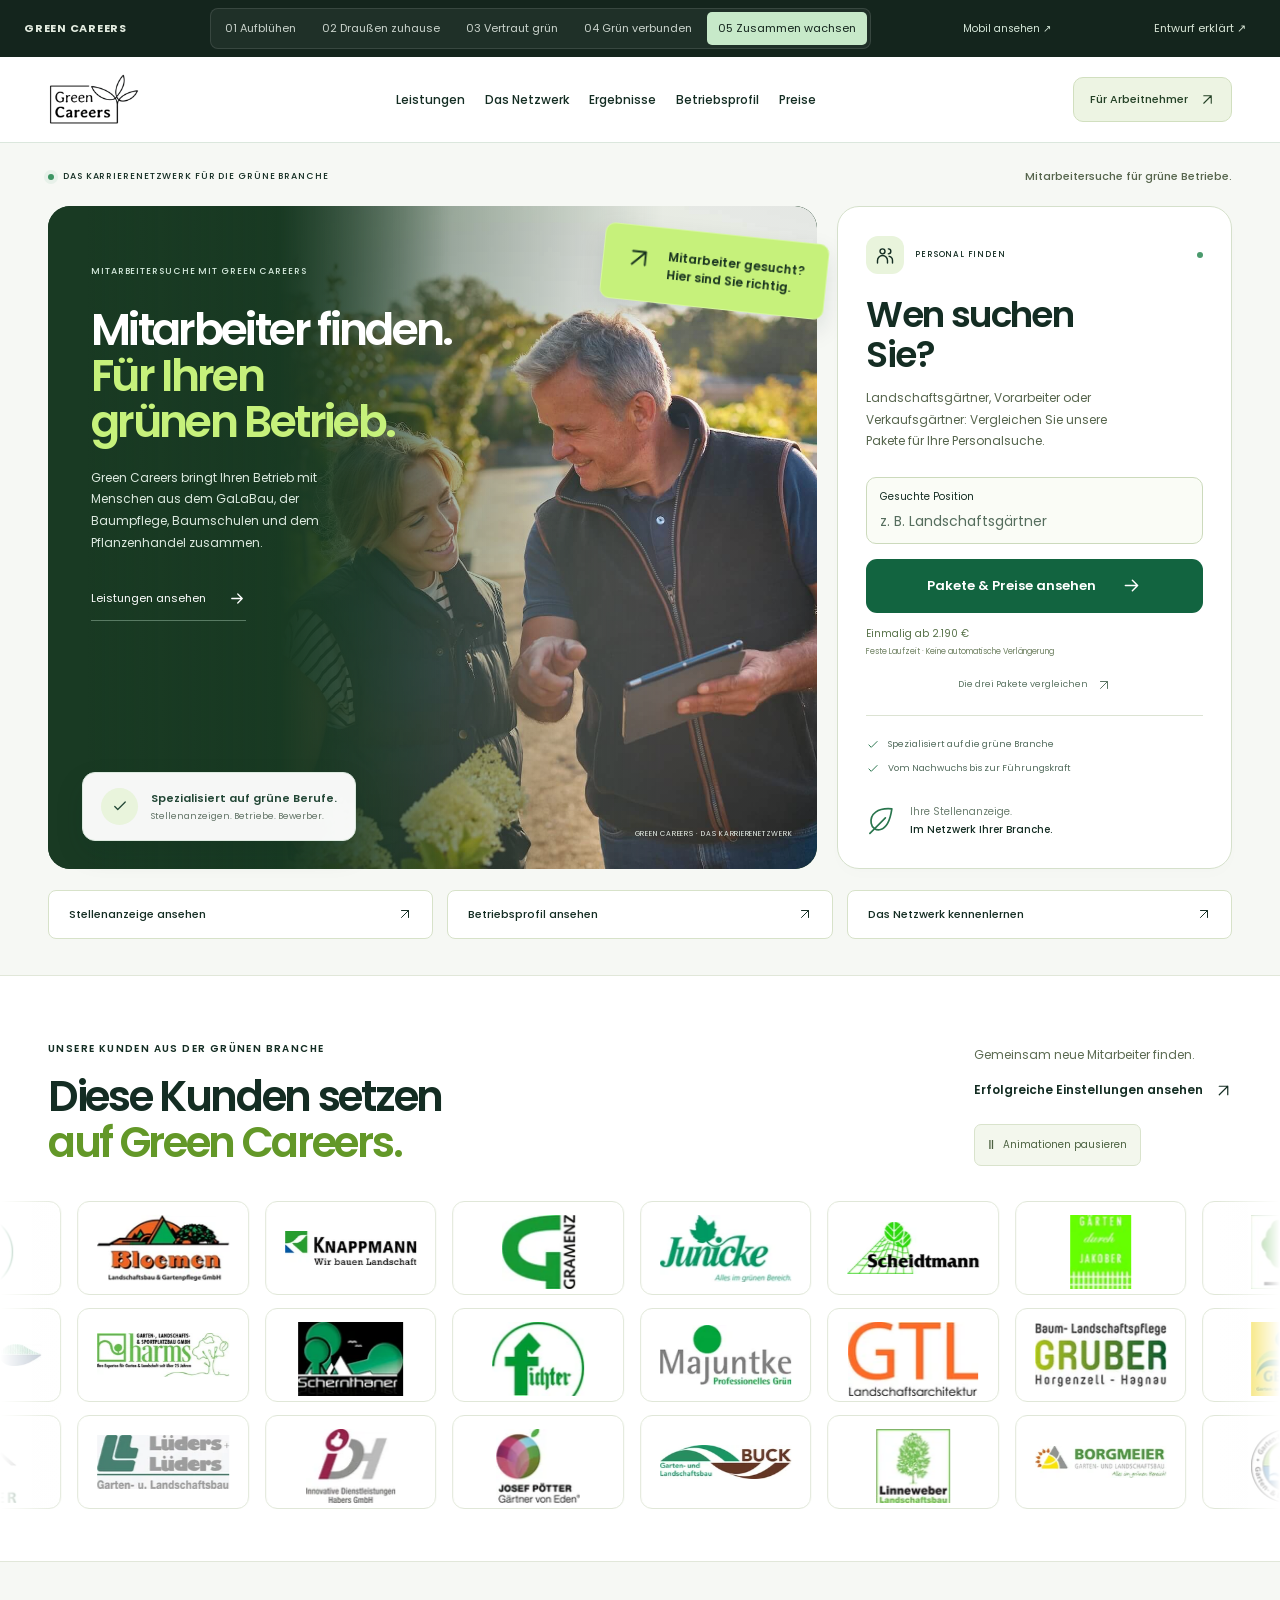
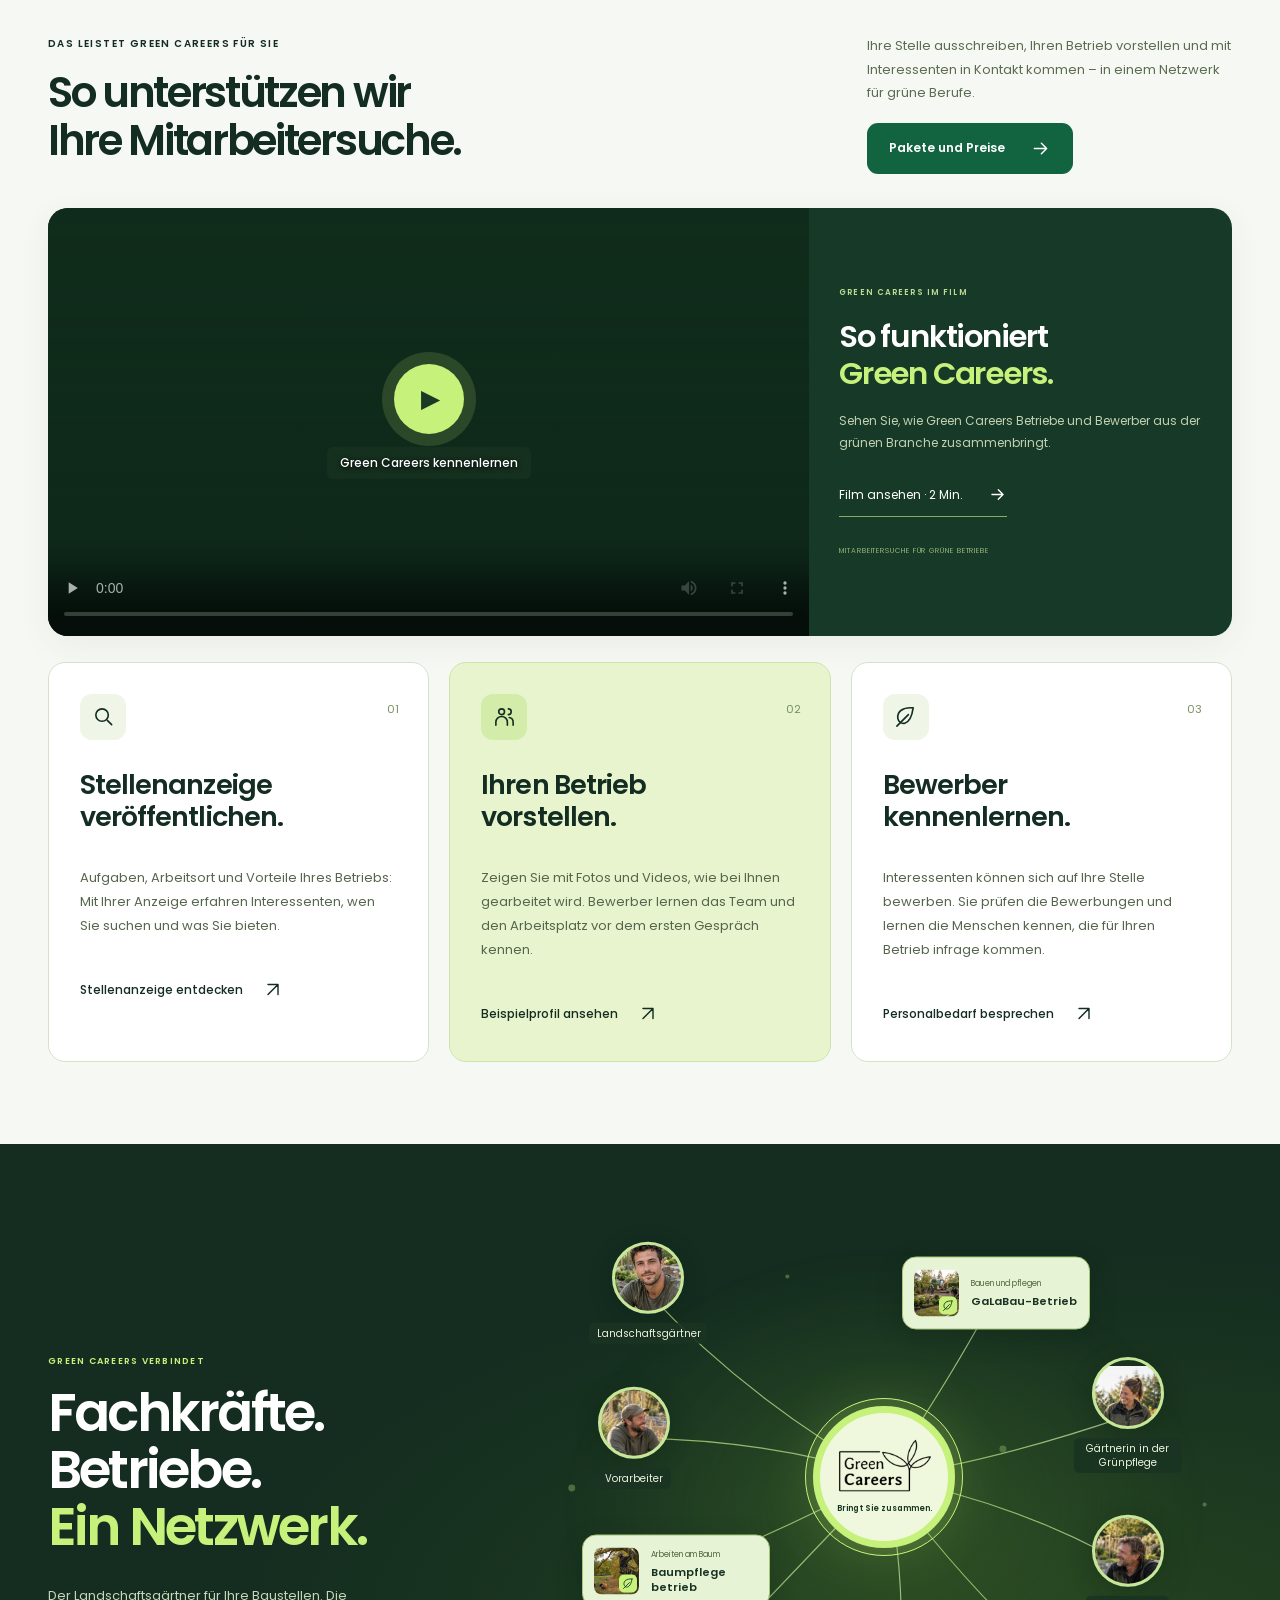
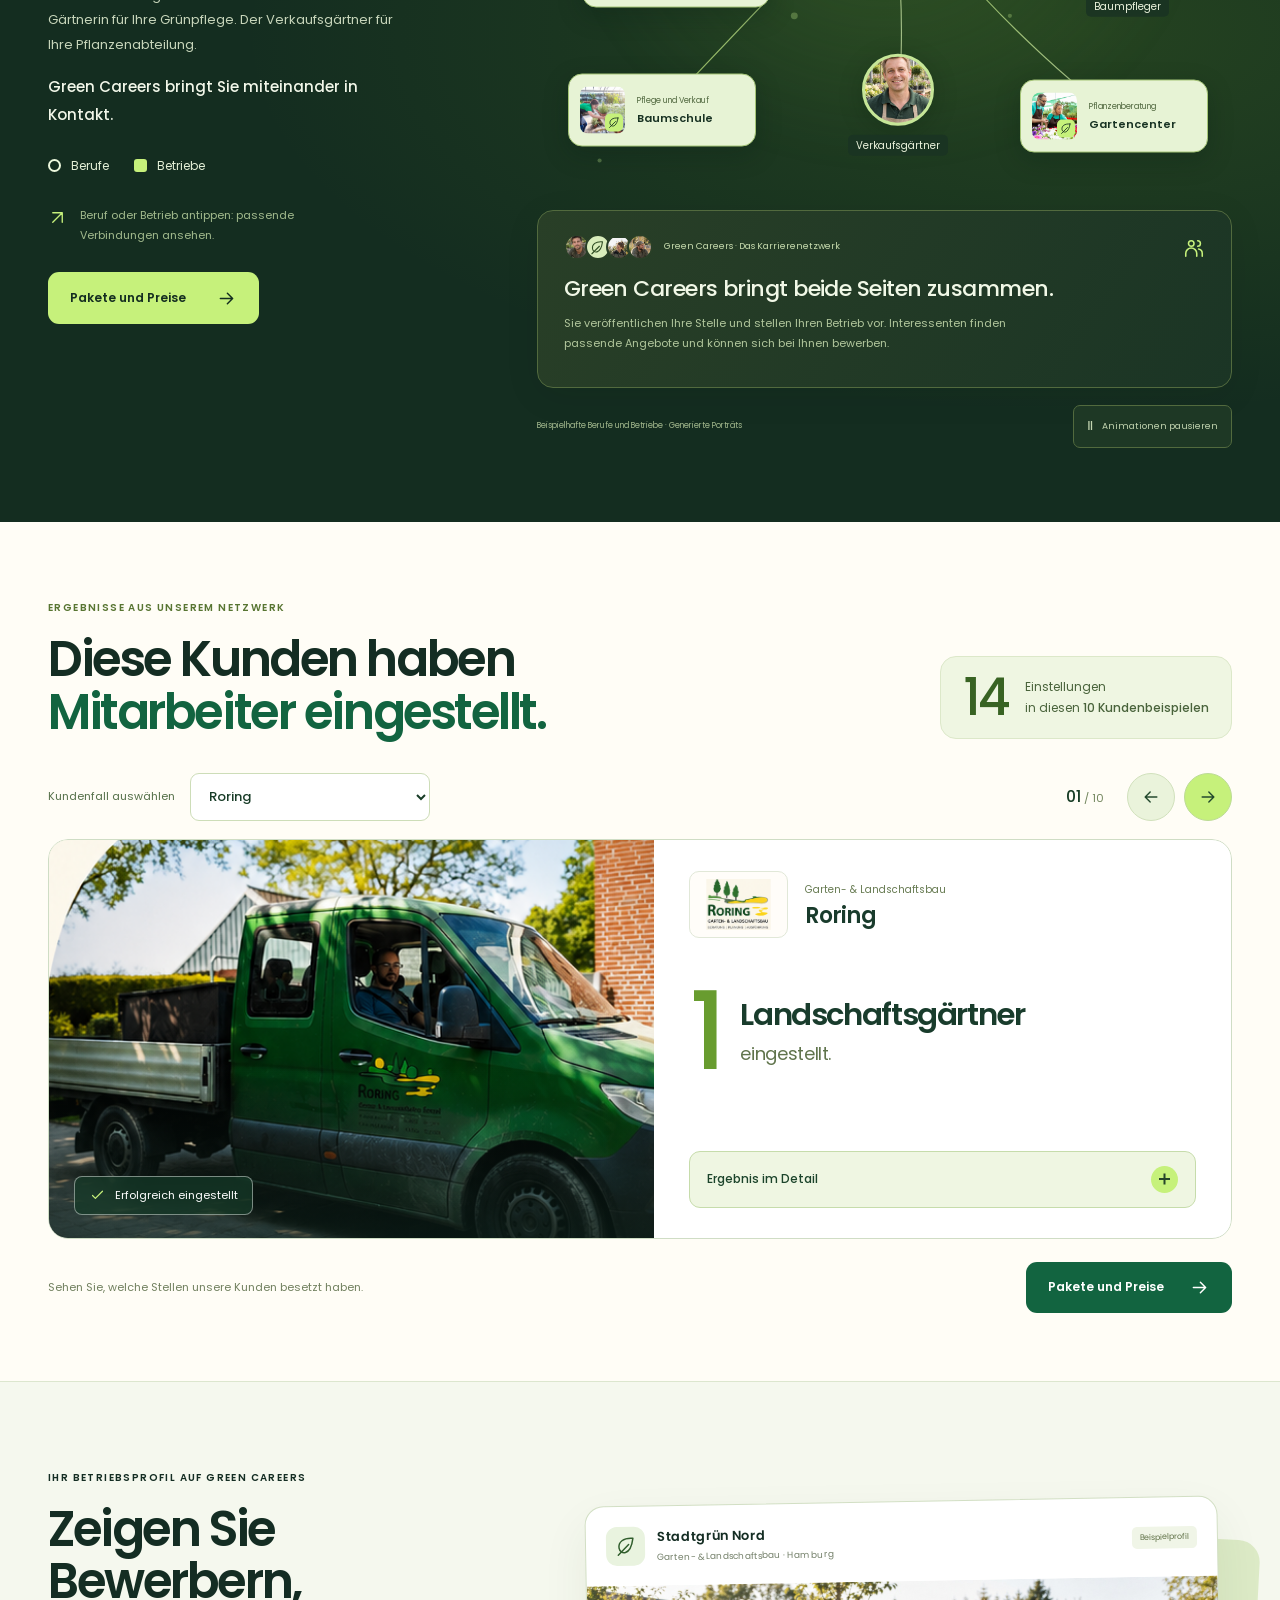
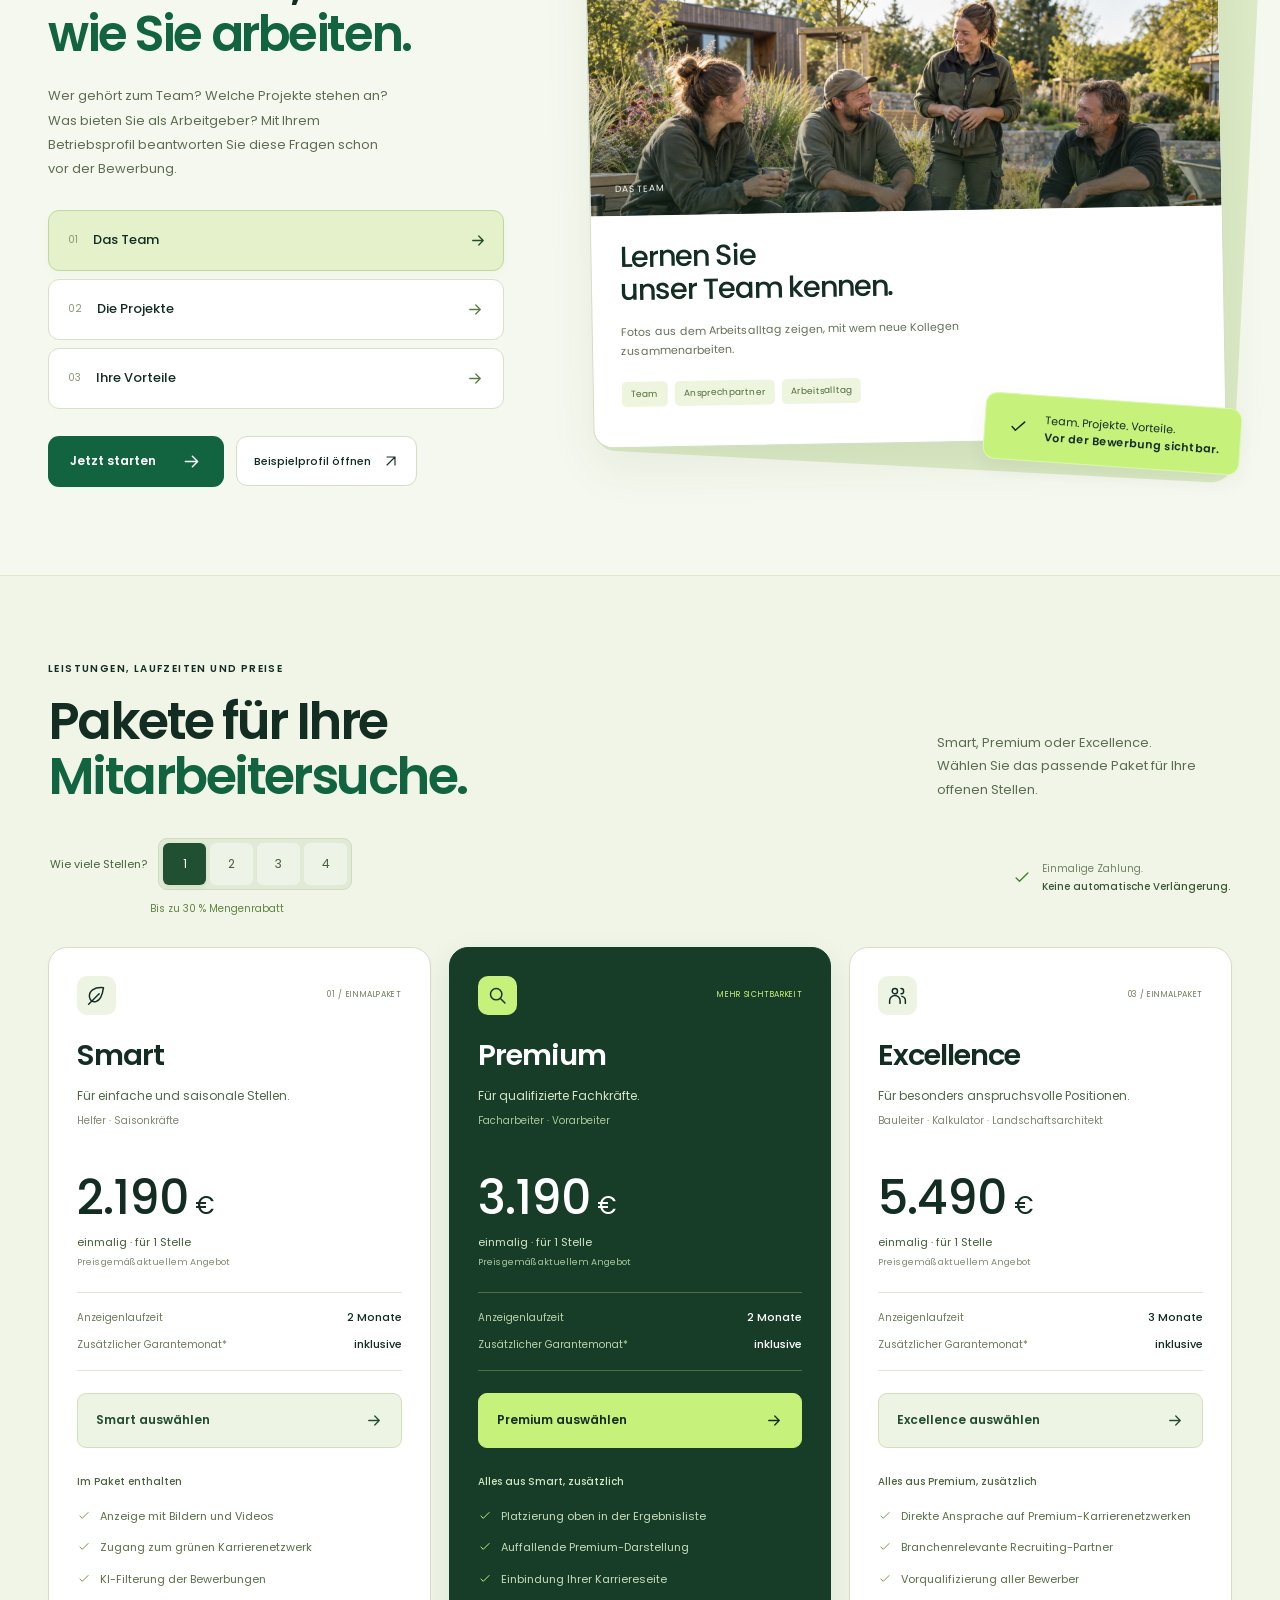
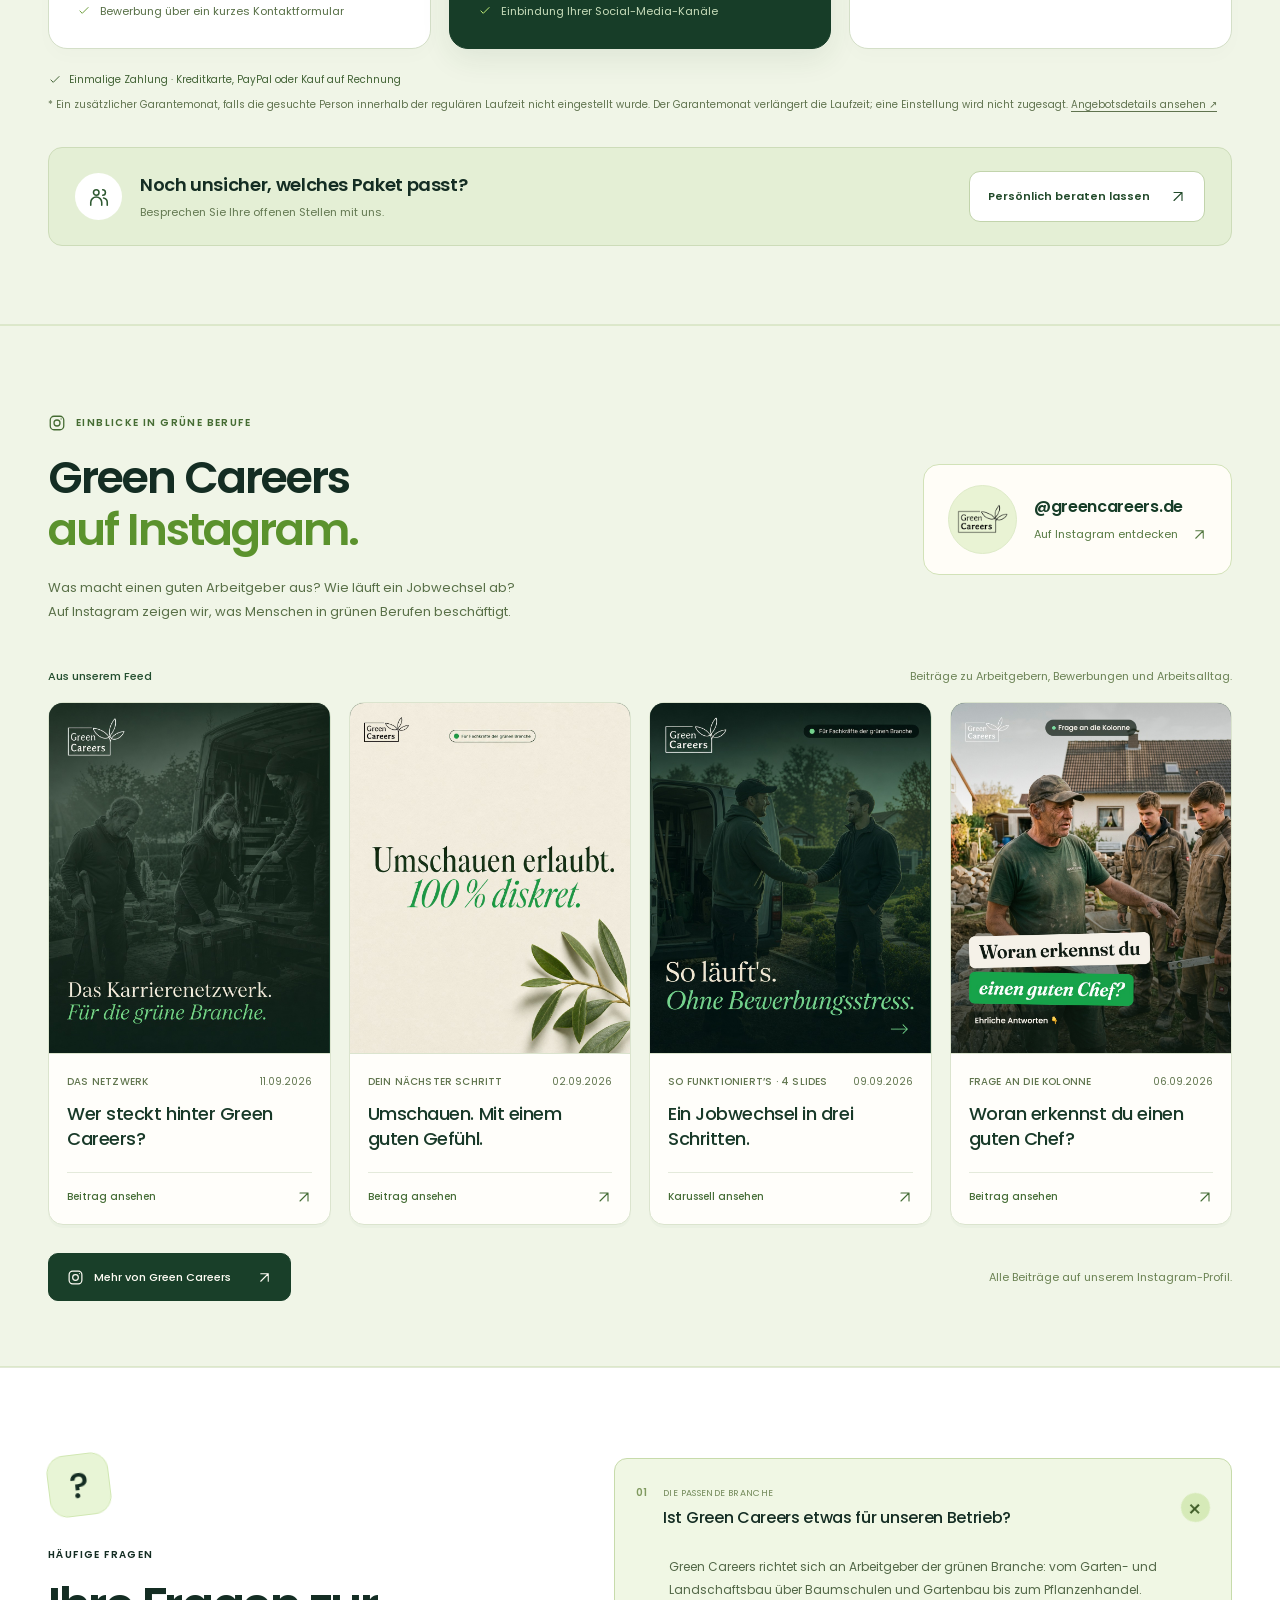
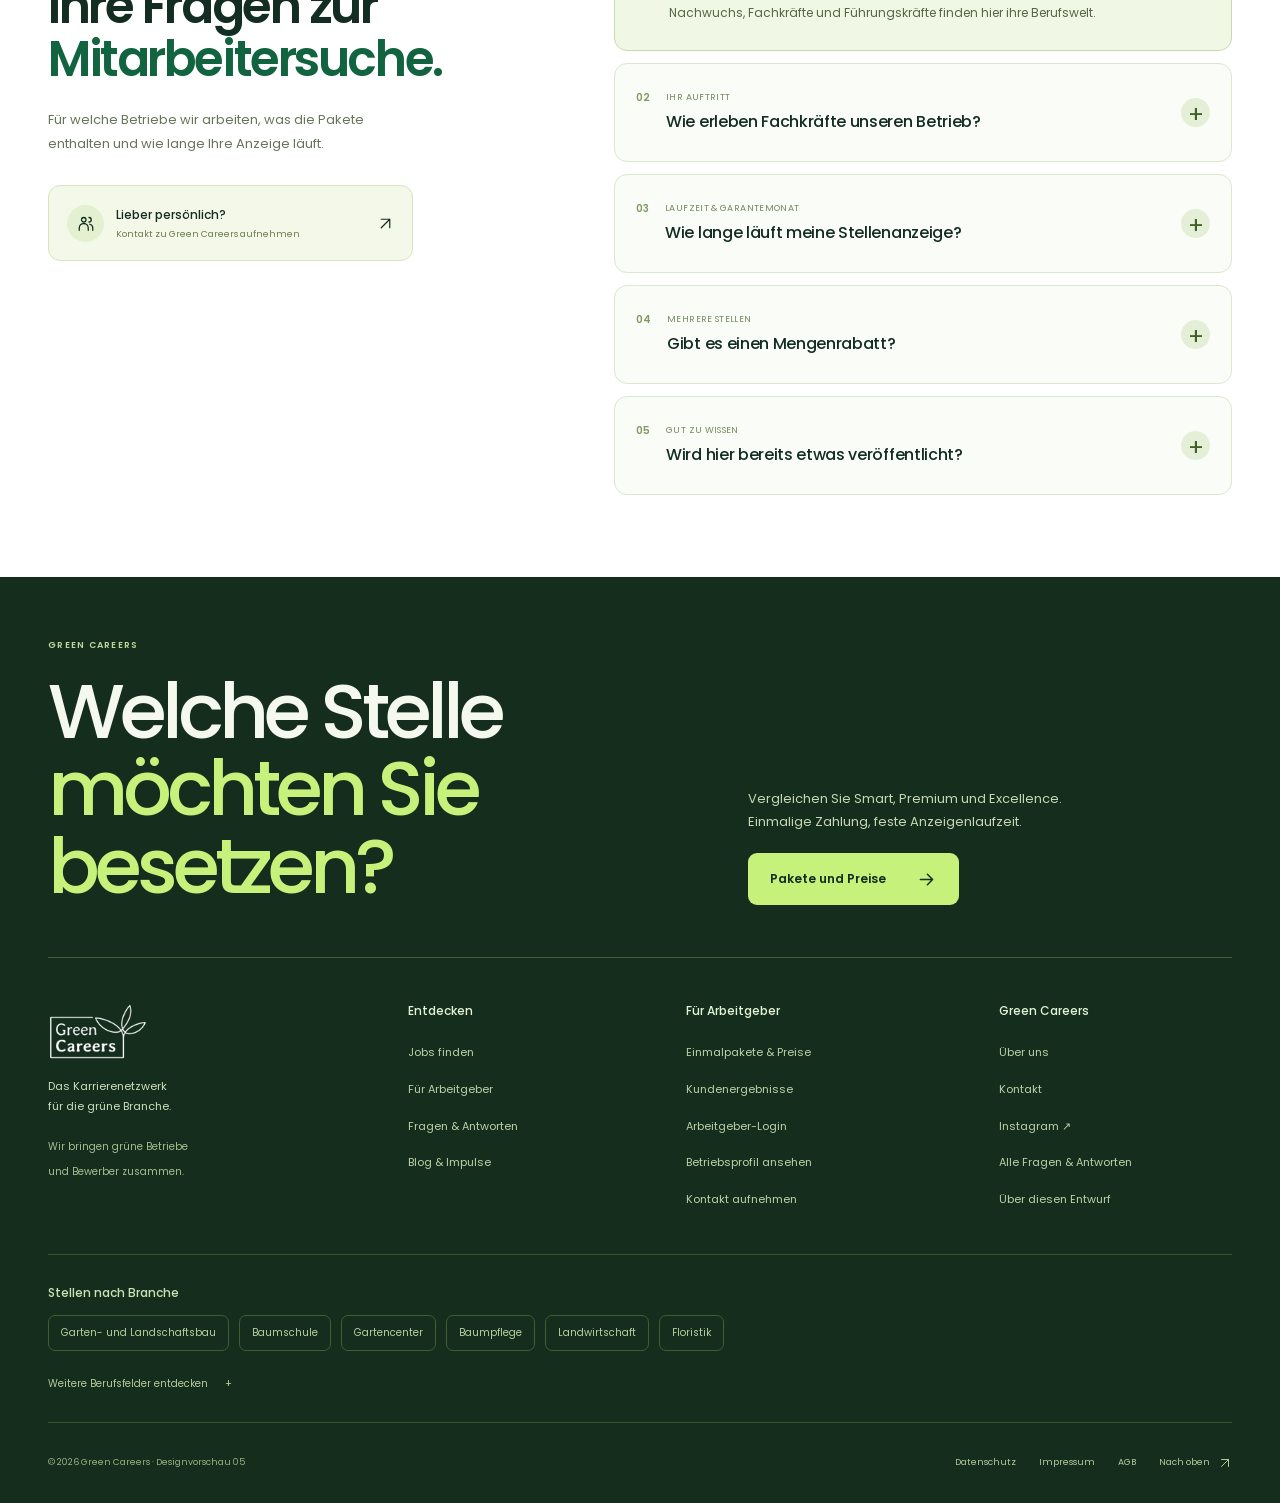
==== commit 4ded5f7f: "Clarify Green Careers offering and connect professions through a central network hub" ====
--- a/index.html
+++ b/index.html
@@ -1,4 +1,4 @@
-<!doctype html><html lang="de"><head><meta charset="utf-8"><meta name="viewport" content="width=device-width,initial-scale=1"><meta name="robots" content="noindex,nofollow"><meta name="description" content="Der neue Green-Careers-Entwurf: beide Zielgruppen, fünf Designrichtungen und ein interaktiver Preisvergleich."><meta property="og:title" content="Green Careers · Zusammen wachsen"><meta property="og:description" content="Interaktive Designvorschau: modernes Karrierenetzwerk für die grüne Branche. Desktop und Mobile entdecken."><meta property="og:type" content="website"><title>Green Careers · Interaktive Designvorschau</title><link rel="icon" href="assets/logo-dark-sm.png"><link rel="stylesheet" href="style.css?v=19"><link rel="stylesheet" href="extra.css?v=19"><link rel="stylesheet" href="fusion.css?v=19"><link rel="stylesheet" href="refinement.css?v=19"><link rel="stylesheet" href="pricing.css?v=19"><link rel="stylesheet" href="community.css?v=19"><link rel="stylesheet" href="job-pages.css?v=19"><link rel="stylesheet" href="instagram.css?v=19"><link rel="stylesheet" href="mobile.css?v=19"><link rel="stylesheet" href="results.css?v=19"></head><body data-default-design="e" data-default-audience="employer">
+<!doctype html><html lang="de"><head><meta charset="utf-8"><meta name="viewport" content="width=device-width,initial-scale=1"><meta name="robots" content="noindex,nofollow"><meta name="description" content="Der neue Green-Careers-Entwurf: beide Zielgruppen, fünf Designrichtungen und ein interaktiver Preisvergleich."><meta property="og:title" content="Green Careers · Zusammen wachsen"><meta property="og:description" content="Interaktive Designvorschau: modernes Karrierenetzwerk für die grüne Branche. Desktop und Mobile entdecken."><meta property="og:type" content="website"><title>Green Careers · Interaktive Designvorschau</title><link rel="icon" href="assets/logo-dark-sm.png"><link rel="stylesheet" href="style.css?v=20.4"><link rel="stylesheet" href="extra.css?v=20.4"><link rel="stylesheet" href="fusion.css?v=20.4"><link rel="stylesheet" href="refinement.css?v=20.4"><link rel="stylesheet" href="pricing.css?v=20.4"><link rel="stylesheet" href="community.css?v=20.4"><link rel="stylesheet" href="job-pages.css?v=20.4"><link rel="stylesheet" href="instagram.css?v=20.4"><link rel="stylesheet" href="mobile.css?v=20.4"><link rel="stylesheet" href="results.css?v=20.4"></head><body data-default-design="e" data-default-audience="employer">
 <a class="skip" href="#main">Zum Inhalt</a>
-<div class="studio"><button id="mobile-compare">05 Zusammen wachsen <span>Entwürfe ↗</span></button><a href="index.html" class="studio-name">GREEN CAREERS <span>DESIGNSTUDIO / 2026</span></a><div class="variants" aria-label="Design auswählen"><button data-theme="a">01 Aufblühen</button><button data-theme="b">02 Draußen zuhause</button><button data-theme="c">03 Vertraut grün</button><button data-theme="d">04 Grün verbunden</button><button data-theme="e">05 Zusammen wachsen</button></div><a class="mobile-preview-link" href="mobile-vorschau.html?v=19" target="_blank" rel="noopener">Mobil ansehen ↗</a><button class="concept-trigger" id="concept">Entwurf erklärt ↗</button></div>
-<div id="app"></div><dialog id="modal" aria-labelledby="modal-title"><button class="close" aria-label="Dialog schließen">×</button><div id="modal-body"></div></dialog><div id="toast" role="status"></div><script src="extra.js?v=19"></script><script src="fusion.js?v=19"></script><script src="refinement.js?v=19"></script><script src="pricing.js?v=19"></script><script src="community.js?v=19"></script><script src="jobs-data.js?v=19"></script><script src="instagram.js?v=19"></script><script src="mobile.js?v=19"></script><script src="results.js?v=19"></script><script src="app.js?v=19"></script></body></html>
+<div class="studio"><button id="mobile-compare">05 Zusammen wachsen <span>Entwürfe ↗</span></button><a href="index.html" class="studio-name">GREEN CAREERS <span>DESIGNSTUDIO / 2026</span></a><div class="variants" aria-label="Design auswählen"><button data-theme="a">01 Aufblühen</button><button data-theme="b">02 Draußen zuhause</button><button data-theme="c">03 Vertraut grün</button><button data-theme="d">04 Grün verbunden</button><button data-theme="e">05 Zusammen wachsen</button></div><a class="mobile-preview-link" href="mobile-vorschau.html?v=20" target="_blank" rel="noopener">Mobil ansehen ↗</a><button class="concept-trigger" id="concept">Entwurf erklärt ↗</button></div>
+<div id="app"></div><dialog id="modal" aria-labelledby="modal-title"><button class="close" aria-label="Dialog schließen">×</button><div id="modal-body"></div></dialog><div id="toast" role="status"></div><script src="extra.js?v=20.4"></script><script src="fusion.js?v=20.4"></script><script src="refinement.js?v=20.4"></script><script src="pricing.js?v=20.4"></script><script src="community.js?v=20.4"></script><script src="jobs-data.js?v=20.4"></script><script src="instagram.js?v=20.4"></script><script src="mobile.js?v=20.4"></script><script src="results.js?v=20.4"></script><script src="app.js?v=20.4"></script></body></html>
--- a/fusion.css
+++ b/fusion.css
@@ -10,7 +10,7 @@
 @media(max-width:360px){.e .container{width:calc(100% - 24px)}.e .nav{padding-inline:14px}.e .fusion-hero{padding-top:13px}.fusion-intro{font-size:6px}.fusion-headline{padding:45px 19px 103px}.e .fusion-headline h1{font-size:37px;max-width:250px}.fusion-stage{min-height:349px}.fusion-overline{font-size:6px}.fusion-proof{right:12px;padding:10px;gap:7px}.fusion-proof strong{font-size:8px}.fusion-proof small{font-size:7px}.fusion-sticker{font-size:7px;gap:6px;padding:9px 10px}.fusion-sticker>svg{width:13px;height:13px}.fusion-search{padding:18px 14px 15px;margin-inline:5px}.e .fusion-search h2{font-size:21px}.fusion-field{padding-inline:8px}.fusion-form{gap:7px;grid-template-columns:minmax(0,1.2fr) minmax(0,1fr)}.fusion-field input::placeholder{font-size:11px}.fusion-search-help{font-size:8px}.e .section-top h2{font-size:28px}.e .fusion-job{padding:17px 16px 0}.e .fusion-job h3{font-size:18px}.e .fusion-job .job-footer{margin-inline:-16px;padding-left:16px}.e .fusion-job .company{font-size:9px}.fusion-job-top{gap:9px}.match-topics{gap:6px}.match-topics button{font-size:9px;padding-inline:10px}.e.employer .fusion-headline h1{font-size:33px}.e.employer .fusion-stage{min-height:387px}.e .fusion-list .fusion-job .job-footer{margin-inline:-24px}.e .choices button{font-size:12px}}
 @media(prefers-reduced-motion:reduce){.e *,.e *:before,.e *:after{animation:none!important;transition:none!important;scroll-behavior:auto!important}.e .fusion-sticker{transform:rotate(6deg)}.e .job:hover{transform:none}}
 
-.mobile-headline{display:none}@media(max-width:720px){.e.worker .fusion-photo{object-position:8% center}.desktop-headline{display:none}.mobile-headline{display:block}.e.worker .fusion-headline h1{font-size:40px;max-width:280px}.e.worker .fusion-headline>p{font-size:11px;max-width:206px}.e.worker .fusion-headline{padding-bottom:110px}}@media(max-width:360px){.e.worker .fusion-headline h1{font-size:34px}.e.worker .fusion-photo{object-position:0 center}.e.worker .fusion-headline>p{max-width:181px;font-size:10px}}
+.mobile-headline{display:none}@media(max-width:720px){.e.worker .fusion-photo{object-position:30% center}.desktop-headline{display:none}.mobile-headline{display:block}.e.worker .fusion-headline h1{font-size:37px;max-width:280px}.e.worker .fusion-headline>p{font-size:11px;max-width:206px}.e.worker .fusion-headline{padding-bottom:110px}}@media(max-width:360px){.e.worker .fusion-headline h1{font-size:34px}.e.worker .fusion-photo{object-position:0 center}.e.worker .fusion-headline>p{max-width:181px;font-size:10px}}
 
 html:has(body.e){scroll-padding-top:102px}@media(max-width:720px){html:has(body.e){scroll-padding-top:82px}.e .fusion-search{scroll-margin-top:8px}.e .navright .nav-cta{min-height:44px}.e .job-title{min-height:44px}.e .fusion-job .company{font-size:11px}.e .fusion-job .job-details{font-size:11px}.e .fusion-job .job-footer>span{font-size:10px}.e .section-top p{font-size:11px}}
 
--- a/community.css
+++ b/community.css
@@ -36,10 +36,51 @@
 @media(min-width:1450px){.community-layout{grid-template-columns:.78fr 1.3fr;gap:75px}.community-map{margin-left:-10px;margin-right:-25px}.member-portrait{width:81px;height:81px}.community-member.person{width:95px}.person .member-ring{width:94px;height:94px;left:0}.member-label{font-size:11px}.community-member.business{width:205px;padding:13px}.business-identity strong{font-size:12px}.business-identity small{font-size:9px}.community-detail{min-height:171px}}
 @media(max-width:1100px){.community-layout{grid-template-columns:.8fr 1.2fr;gap:30px}.e .community-copy h2{font-size:43px}.community-member.business{width:151px;gap:8px;padding:9px;min-height:63px}.business-image{width:32px;height:38px}.business-identity strong{font-size:10px}.business-identity small{font-size:7px}.member-portrait{width:61px;height:61px}.community-member.person{width:74px;gap:6px}.member-label{font-size:8px;padding:4px 5px}.person .member-ring{height:73px;width:73px;left:0}.community-map{aspect-ratio:1.25;margin-inline:0}.community-whisper{font-size:8px;left:51%;top:33%}.film-copy{padding:28px 24px}.e .film-copy h3{font-size:28px}.e .film-copy p{font-size:11px}.film-signature{margin-top:20px}}
 @media(max-width:900px){.community-layout{grid-template-columns:1fr;gap:25px}.community-copy{display:grid;grid-template-columns:1fr 1fr;gap:0 40px}.community-copy .eyebrow,.community-copy h2{grid-column:1/-1}.e .community-copy h2{font-size:51px}.e .community-copy>p{max-width:none}.community-copy .community-legend{grid-column:2;grid-row:3;align-self:center;justify-content:flex-end}.e .community-copy>.btn{justify-self:start;align-self:start}.community-experience{max-width:640px;width:100%;margin:auto}.community-map{aspect-ratio:10/7}.community-member.business{width:176px;padding:11px}.business-identity strong{font-size:11px}.business-image{width:39px;height:42px}.member-portrait{width:72px;height:72px}.community-member.person{width:86px}.member-label{font-size:10px}.person .member-ring{width:84px;height:84px;left:1px}.employer-film{grid-template-columns:1.5fr 1fr}.film-copy{padding:25px}.film-copy .eyebrow{margin-bottom:14px}.e .film-copy h3{font-size:26px}.film-signature{display:none}.e .film-copy p{margin-bottom:9px}}
-@media(max-width:720px){.e .community-section{padding:47px 0 35px}.community-layout{gap:10px}.community-copy{display:block}.e .community-copy h2{font-size:38px;line-height:1.09;margin-bottom:23px}.community-copy .eyebrow{font-size:8px}.e .community-copy>p{font-size:12px;margin-bottom:20px}.community-legend{justify-content:flex-start;font-size:11px;gap:24px;margin-bottom:20px}.e .community-copy .community-invitation{font-size:10px;max-width:none;align-items:center;margin-bottom:20px}.e .community-copy>.btn{font-size:11px;min-height:48px}.community-map{aspect-ratio:.87;margin:24px 1px 24px}.community-member.business{width:124px;gap:7px;padding:8px;border-radius:11px;min-height:62px}.business-image{width:29px;height:35px}.business-identity small{font-size:6px;white-space:normal;line-height:1.4;margin-bottom:4px}.business-identity strong{font-size:9px;line-height:1.4}.business-image>svg{height:15px;width:15px}.community-member.person{width:65px;gap:5px}.member-portrait{width:57px;height:57px;border-width:2px}.member-label{font-size:8px;line-height:1.4;padding:4px 5px}.person .member-ring{height:68px;width:68px;left:-1px;top:-5px}.community-member.business[data-member="1"]{--x:56%!important}.community-member.business[data-member="4"]{--x:17%!important}.community-member.business[data-member="6"]{--x:82%!important}.community-whisper{font-size:7px;top:37%;left:52%;gap:5px}.community-whisper>span{width:20px;height:20px;font-size:14px}.community-detail{padding:20px 18px;min-height:191px;border-radius:14px}.community-detail-top{gap:9px;margin-bottom:15px}.connection-avatar-stack>span{width:24px;height:24px}#connection-context{font-size:8px}.connection-mark{display:none}.e .community-detail h3{font-size:20px;line-height:1.3}.e .community-detail p{font-size:11px;line-height:1.8}.community-bottom{font-size:7px;gap:10px;line-height:1.6}.community-bottom .motion-toggle{font-size:8px;padding:9px;min-height:44px}.employer-film{display:flex;flex-direction:column;border-radius:15px;margin:24px 0 22px}.film-copy{padding:24px}.film-copy .eyebrow{font-size:7px;margin-bottom:14px}.e .film-copy h3{font-size:30px;margin-bottom:14px}.e .film-copy p{font-size:12px;line-height:1.85}.film-text-play{font-size:11px;width:100%;justify-content:space-between;margin-top:8px}.film-play>span{width:55px;height:55px;font-size:20px;box-shadow:0 0 0 9px #c6f17b26}.film-play>strong{font-size:10px}.film-player video{aspect-ratio:16/9}.community-member[aria-pressed=true] .member-ring{animation-duration:4s}}
+@media(max-width:720px){.e .community-section{padding:47px 0 35px}.community-layout{gap:10px}.community-copy{display:block}.e .community-copy h2{font-size:38px;line-height:1.09;margin-bottom:23px}.community-copy .eyebrow{font-size:8px}.e .community-copy>p{font-size:12px;margin-bottom:20px}.community-legend{justify-content:flex-start;font-size:11px;gap:24px;margin-bottom:20px}.e .community-copy .community-invitation{font-size:10px;max-width:none;align-items:center;margin-bottom:20px}.e .community-copy>.btn{font-size:11px;min-height:48px}.community-map{aspect-ratio:.87;margin:24px 1px 24px}.community-member.business{width:124px;gap:7px;padding:8px;border-radius:11px;min-height:62px}.business-image{width:29px;height:35px}.business-identity small{font-size:6px;white-space:normal;line-height:1.4;margin-bottom:4px}.business-identity strong{font-size:9px;line-height:1.4}.business-image>svg{height:15px;width:15px}.community-member.person{width:65px;gap:5px}.member-portrait{width:57px;height:57px;border-width:2px}.member-label{font-size:8px;line-height:1.4;padding:4px 5px}.person .member-ring{height:68px;width:68px;left:-1px;top:-5px}.community-whisper{font-size:7px;top:37%;left:52%;gap:5px}.community-whisper>span{width:20px;height:20px;font-size:14px}.community-detail{padding:20px 18px;min-height:191px;border-radius:14px}.community-detail-top{gap:9px;margin-bottom:15px}.connection-avatar-stack>span{width:24px;height:24px}#connection-context{font-size:8px}.connection-mark{display:none}.e .community-detail h3{font-size:20px;line-height:1.3}.e .community-detail p{font-size:11px;line-height:1.8}.community-bottom{font-size:7px;gap:10px;line-height:1.6}.community-bottom .motion-toggle{font-size:8px;padding:9px;min-height:44px}.employer-film{display:flex;flex-direction:column;border-radius:15px;margin:24px 0 22px}.film-copy{padding:24px}.film-copy .eyebrow{font-size:7px;margin-bottom:14px}.e .film-copy h3{font-size:30px;margin-bottom:14px}.e .film-copy p{font-size:12px;line-height:1.85}.film-text-play{font-size:11px;width:100%;justify-content:space-between;margin-top:8px}.film-play>span{width:55px;height:55px;font-size:20px;box-shadow:0 0 0 9px #c6f17b26}.film-play>strong{font-size:10px}.film-player video{aspect-ratio:16/9}.community-member[aria-pressed=true] .member-ring{animation-duration:4s}}
 @media(max-width:360px){.e .community-copy h2{font-size:33px}.community-map{aspect-ratio:.78;margin-inline:0}.community-member.business{width:109px;gap:5px;padding:7px}.business-image{width:24px;height:30px}.business-identity strong{font-size:8px}.member-portrait{width:49px;height:49px}.community-member.person{width:58px}.member-label{font-size:7px}.person .member-ring{width:60px;height:60px;left:-1px}.community-whisper{left:51%;font-size:6px}.community-detail{padding:18px 15px;min-height:209px}.e .community-detail h3{font-size:19px}.community-bottom{font-size:6px}.e .film-copy h3{font-size:27px}}
 @media(prefers-reduced-motion:reduce){.community-map *{animation:none!important;transition:none!important}.community-current{stroke-dasharray:none;opacity:.12}.connected>.community-current{opacity:.3}.member-ring{scale:1!important}.film-play>span{transition:none}}
 
 /* Similar reading speed despite the larger client list. */
 @media(max-width:720px){.community-copy .community-legend{justify-content:flex-start}.business-identity strong{font-size:10px}.member-label{font-size:9px}.community-whisper{display:none}}
 @media(max-width:360px){.business-identity strong{font-size:9px}.member-label{font-size:8px}}
+
+/* Central Green Careers hub with profession-specific routes. */
+.e .community-map{aspect-ratio:10/8;margin:0 0 22px}
+.e .community-copy .community-promise{font-size:15px;color:#f2f7e9;font-weight:500;margin-top:-12px}
+.e .community-member.person{width:108px}
+.e .member-label{white-space:normal;max-width:118px;line-height:1.35;font-size:10px}
+.e .person .member-ring{left:50%;translate:-50% 0}
+.e .community-member.hub{display:flex;flex-direction:column;align-items:center;justify-content:center;width:142px;height:142px;gap:10px;background:#eff8dc;color:#173725;border:7px solid #c6f17b;border-radius:50%;box-shadow:0 0 0 8px #bcec6820,0 0 60px #bcec6830;z-index:4;animation:none}
+.hub-logo img{display:block;width:95px;height:auto;max-height:67px;object-fit:contain}
+.hub-caption{font-size:8px;line-height:1.35;font-weight:600}
+.hub .member-ring{inset:-15px;border-radius:50%}
+.e .community-member.hub:focus-visible{border-radius:50%;outline-offset:12px}
+.e .community-bottom{align-items:center;line-height:1.6}
+@media(min-width:1450px){.e .community-member.person{width:114px}.e .member-label{font-size:11px}}
+@media(min-width:721px) and (max-width:1100px){.e .community-member.hub{width:118px;height:118px;border-width:5px;gap:7px}.hub-logo img{width:79px}.hub-caption{font-size:7px}.e .community-member.business{width:149px}.e .community-member.person{width:95px}.e .member-label{font-size:9px}}
+@media(max-width:720px){
+ .e .community-map{aspect-ratio:.78;max-width:430px;margin:0 auto 19px}
+ .e .community-copy .community-promise{font-size:13px;margin-top:-8px;margin-bottom:20px}
+ .e .community-member.person{width:84px;gap:5px}
+ .e .member-portrait{width:56px;height:56px}
+ .e .member-label{font-size:9px;max-width:99px;padding:3px 4px}
+ .e .community-member.business{width:116px;gap:6px;padding:8px 7px;min-height:52px;border-radius:11px}
+ .e .business-image{width:26px;height:32px}
+ .e .business-identity small{font-size:6px;white-space:normal;line-height:1.3;margin-bottom:3px}
+ .e .business-identity strong{font-size:9px;line-height:1.35}
+ .e .community-member.hub{width:108px;height:108px;border-width:5px;gap:6px}
+ .hub-logo img{width:75px;max-height:48px}.hub-caption{font-size:6px}
+ .e .person .member-ring{width:67px;height:67px}
+ .e .community-detail{min-height:205px}.e .community-detail h3{font-size:20px}
+ .e .community-bottom{font-size:7px;gap:12px}.community-bottom>span{max-width:165px}
+}
+@media(max-width:360px){
+ .e .community-map{aspect-ratio:.69}
+ .e .community-member.business{width:101px;padding:7px 6px;gap:5px}
+ .e .business-image{display:none}
+ .e .business-identity strong{font-size:9px}.e .business-identity small{font-size:7px}
+ .e .community-member.person{width:78px}.e .member-label{font-size:8px}
+ .e .member-portrait{width:50px;height:50px}.e .person .member-ring{width:61px;height:61px}
+ .e .community-member.hub{width:95px;height:95px;gap:4px}.hub-logo img{width:64px}.hub-caption{font-size:6px}
+ .e .community-detail{min-height:215px}
+}
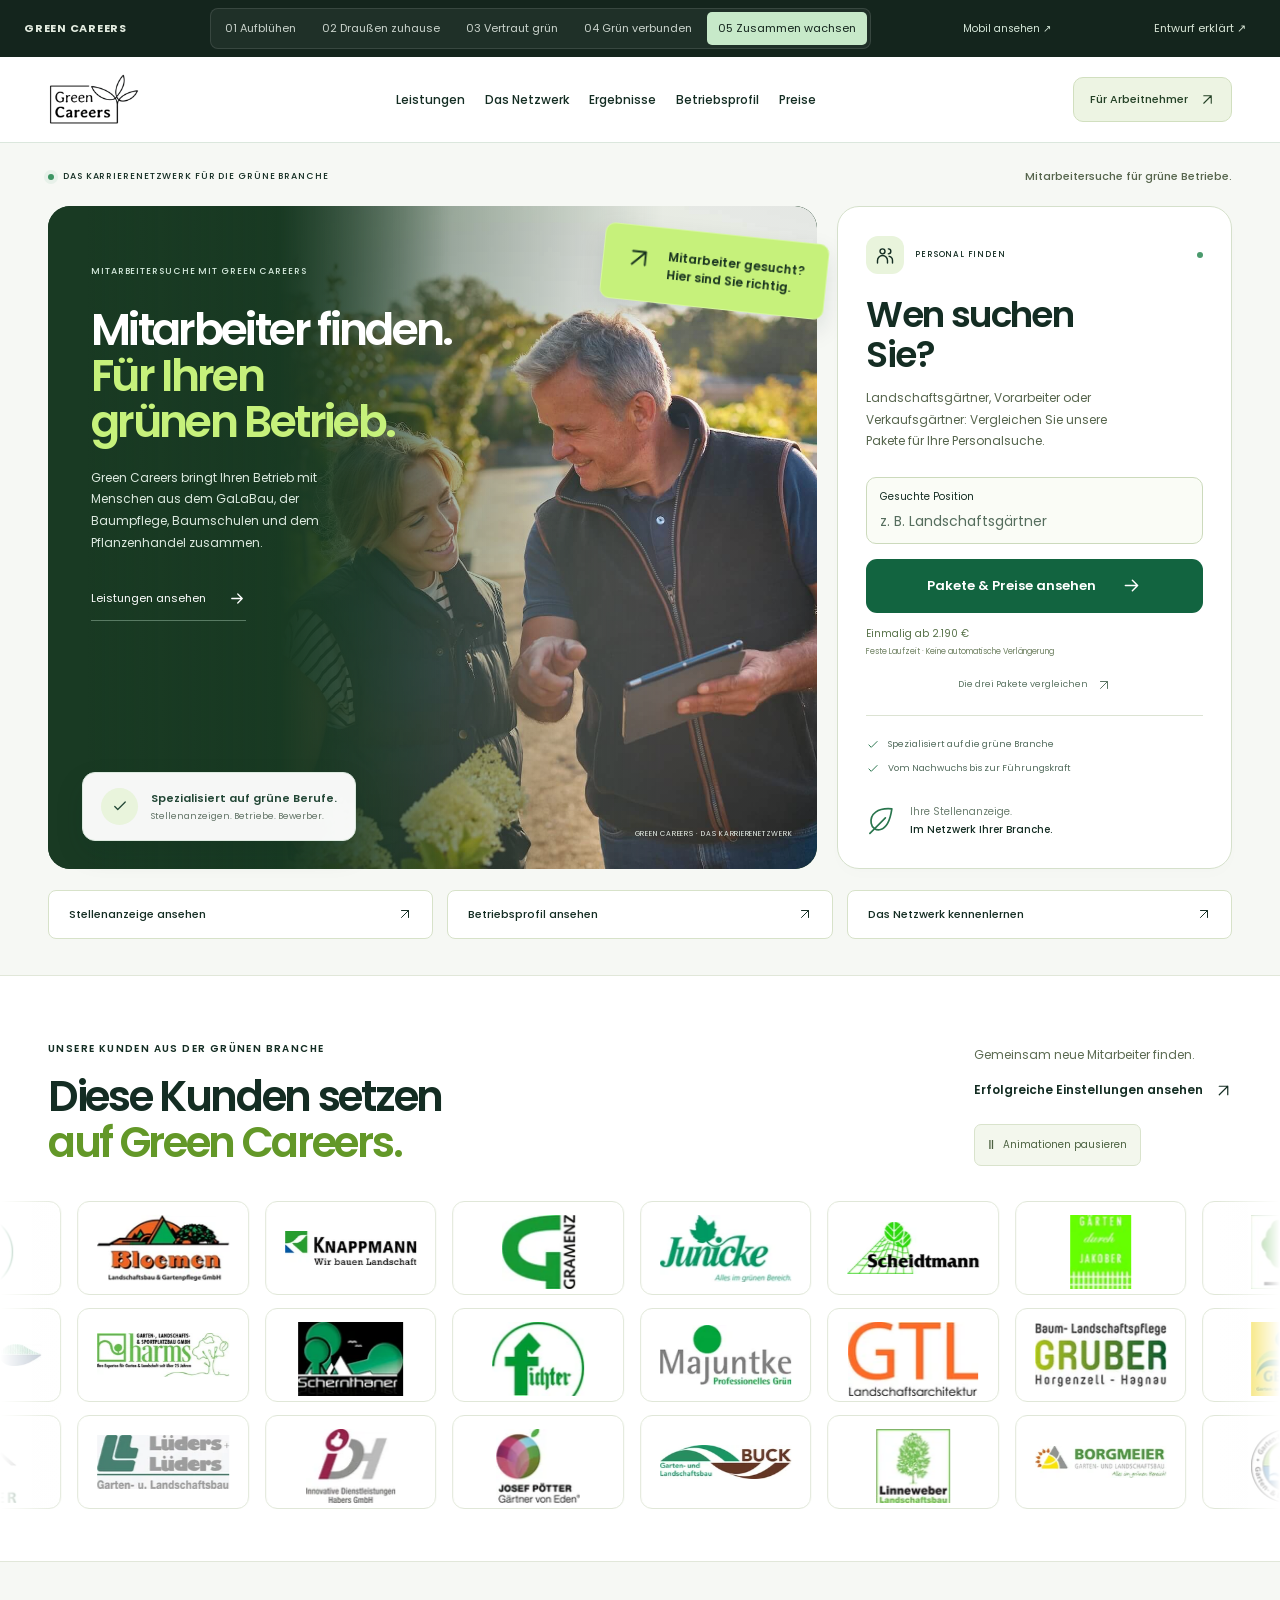
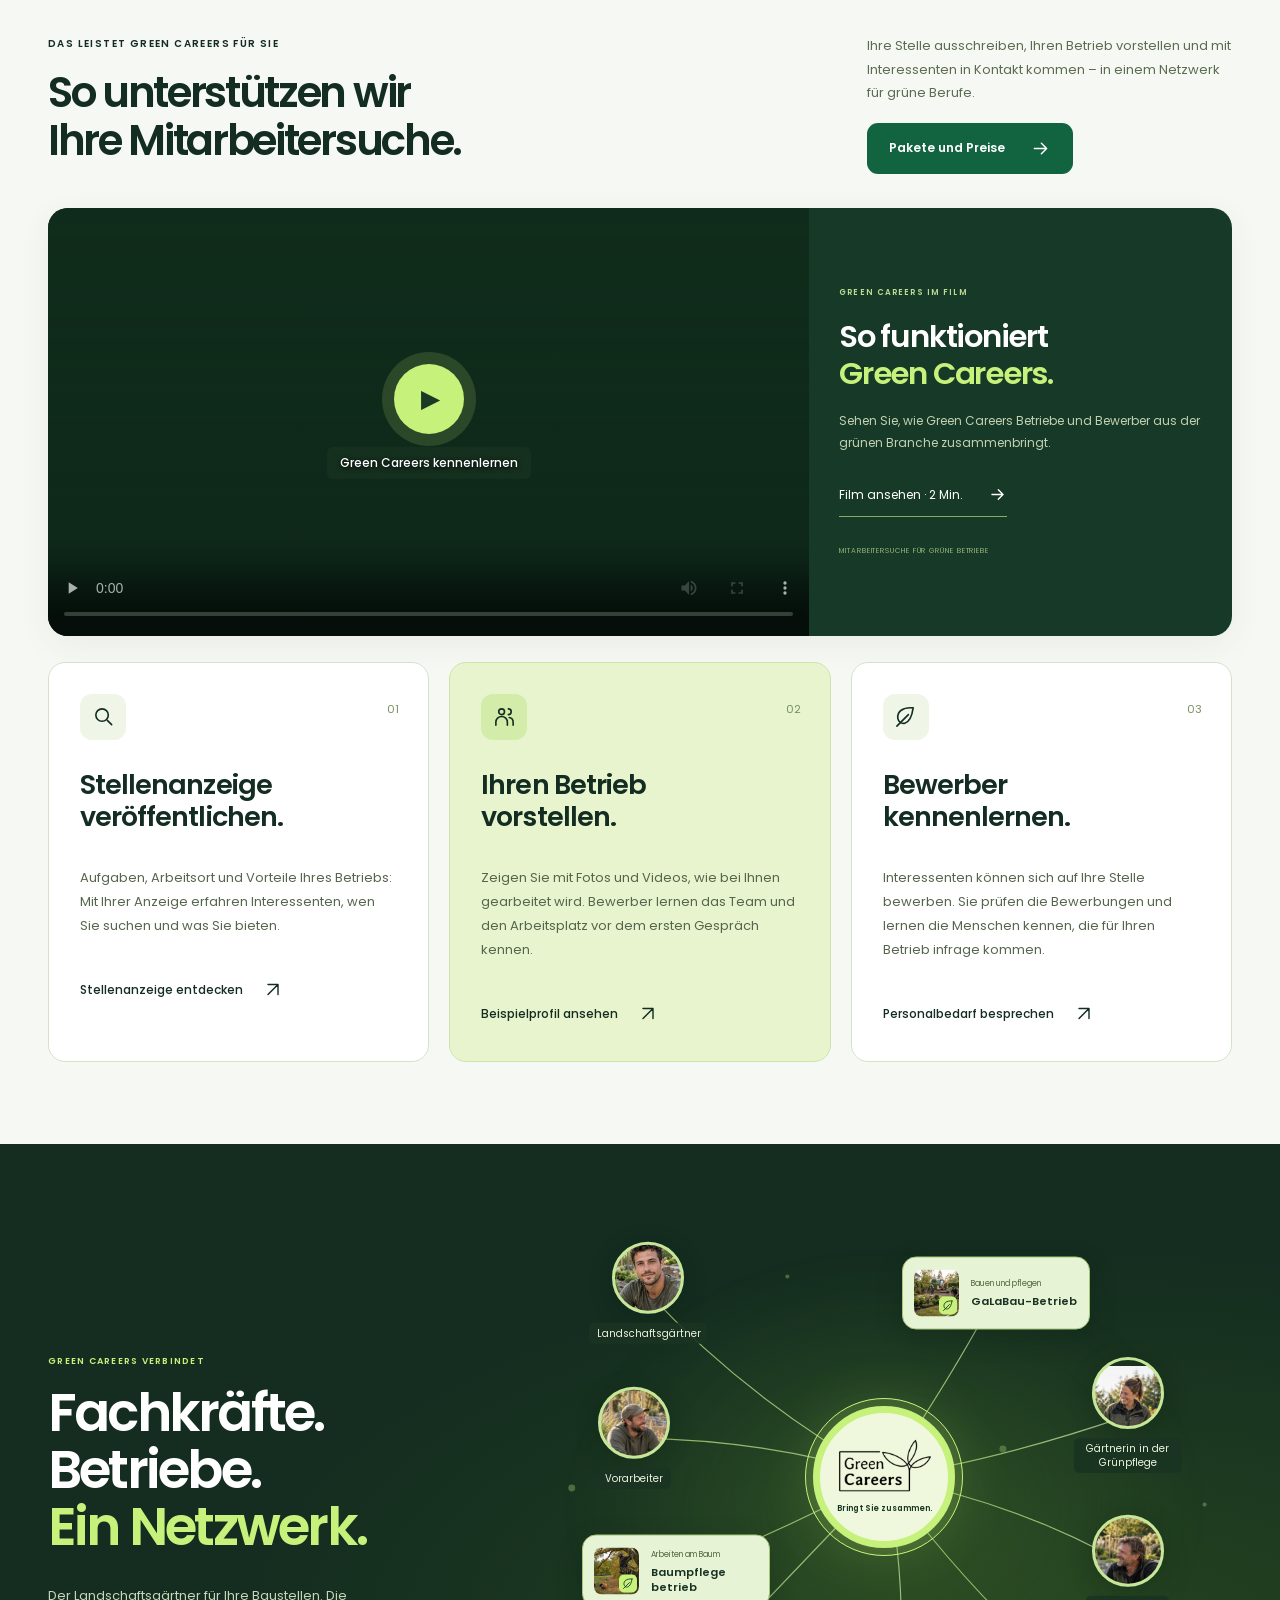
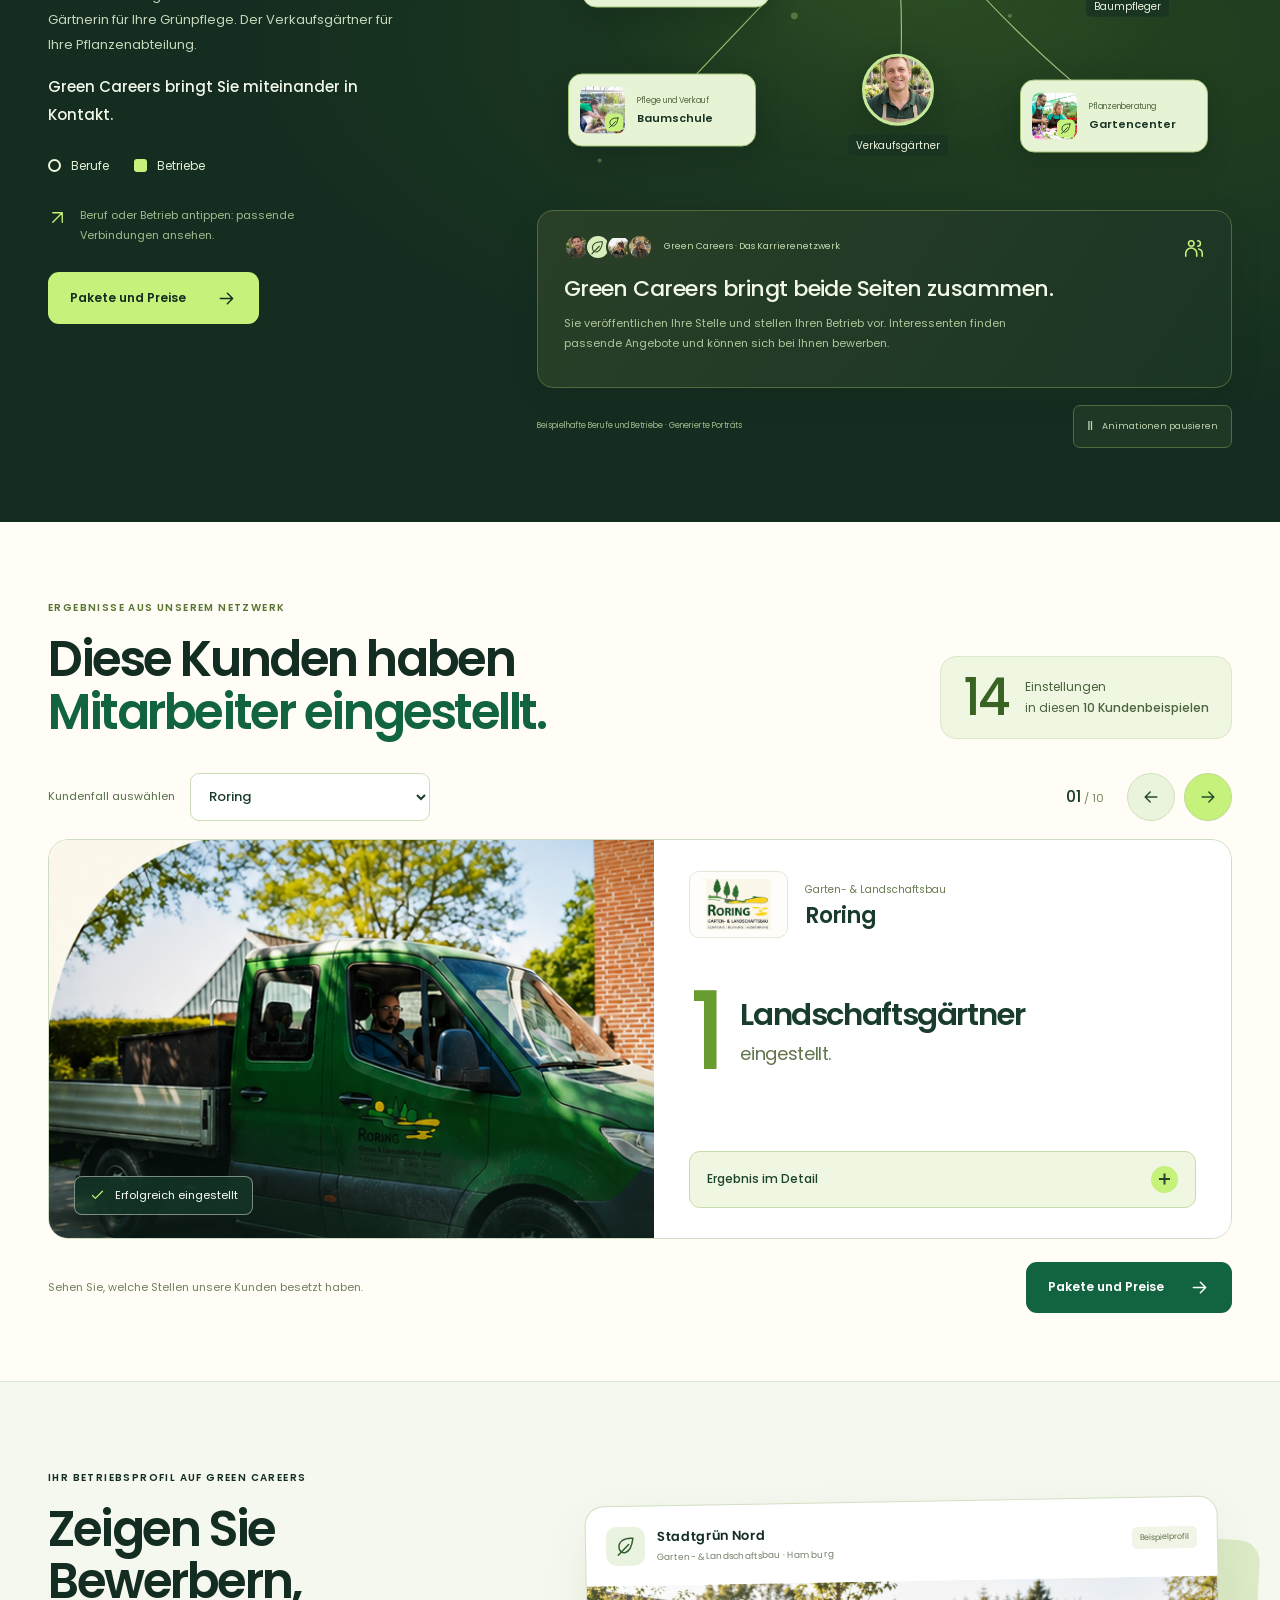
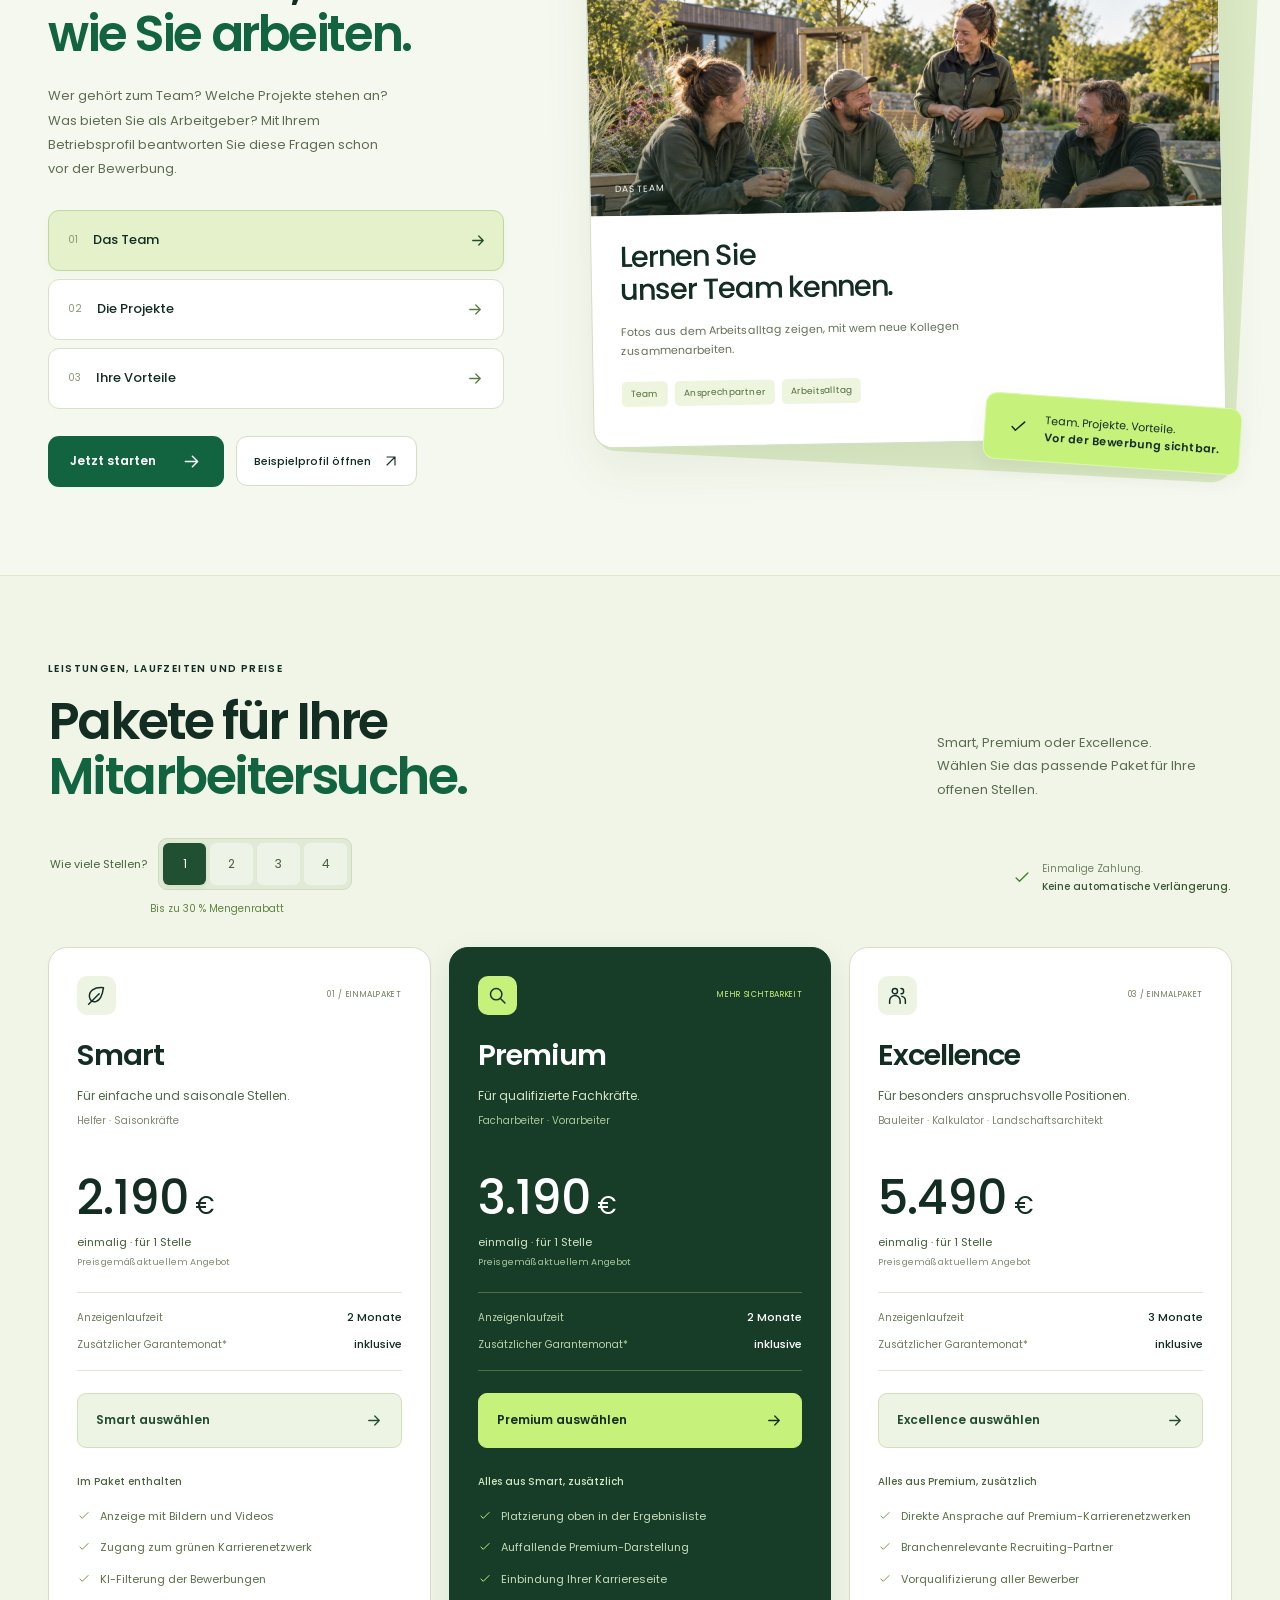
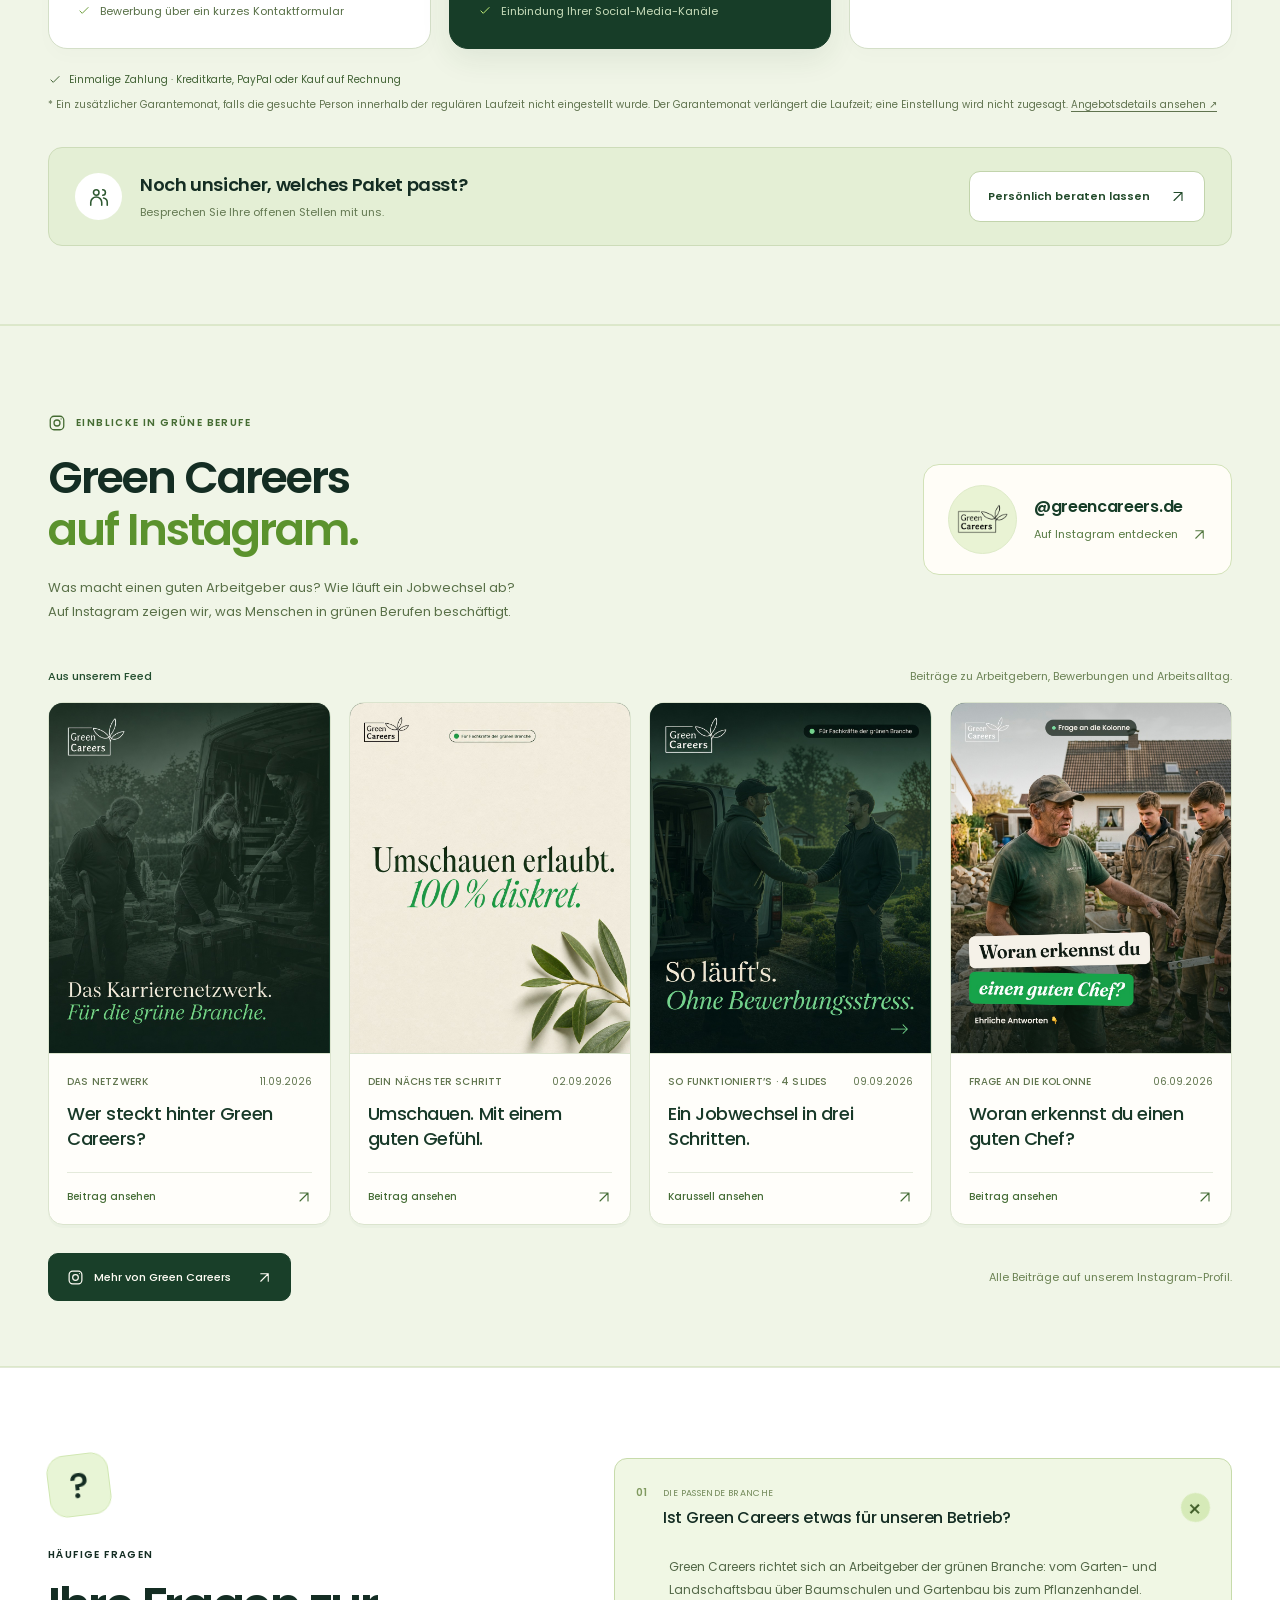
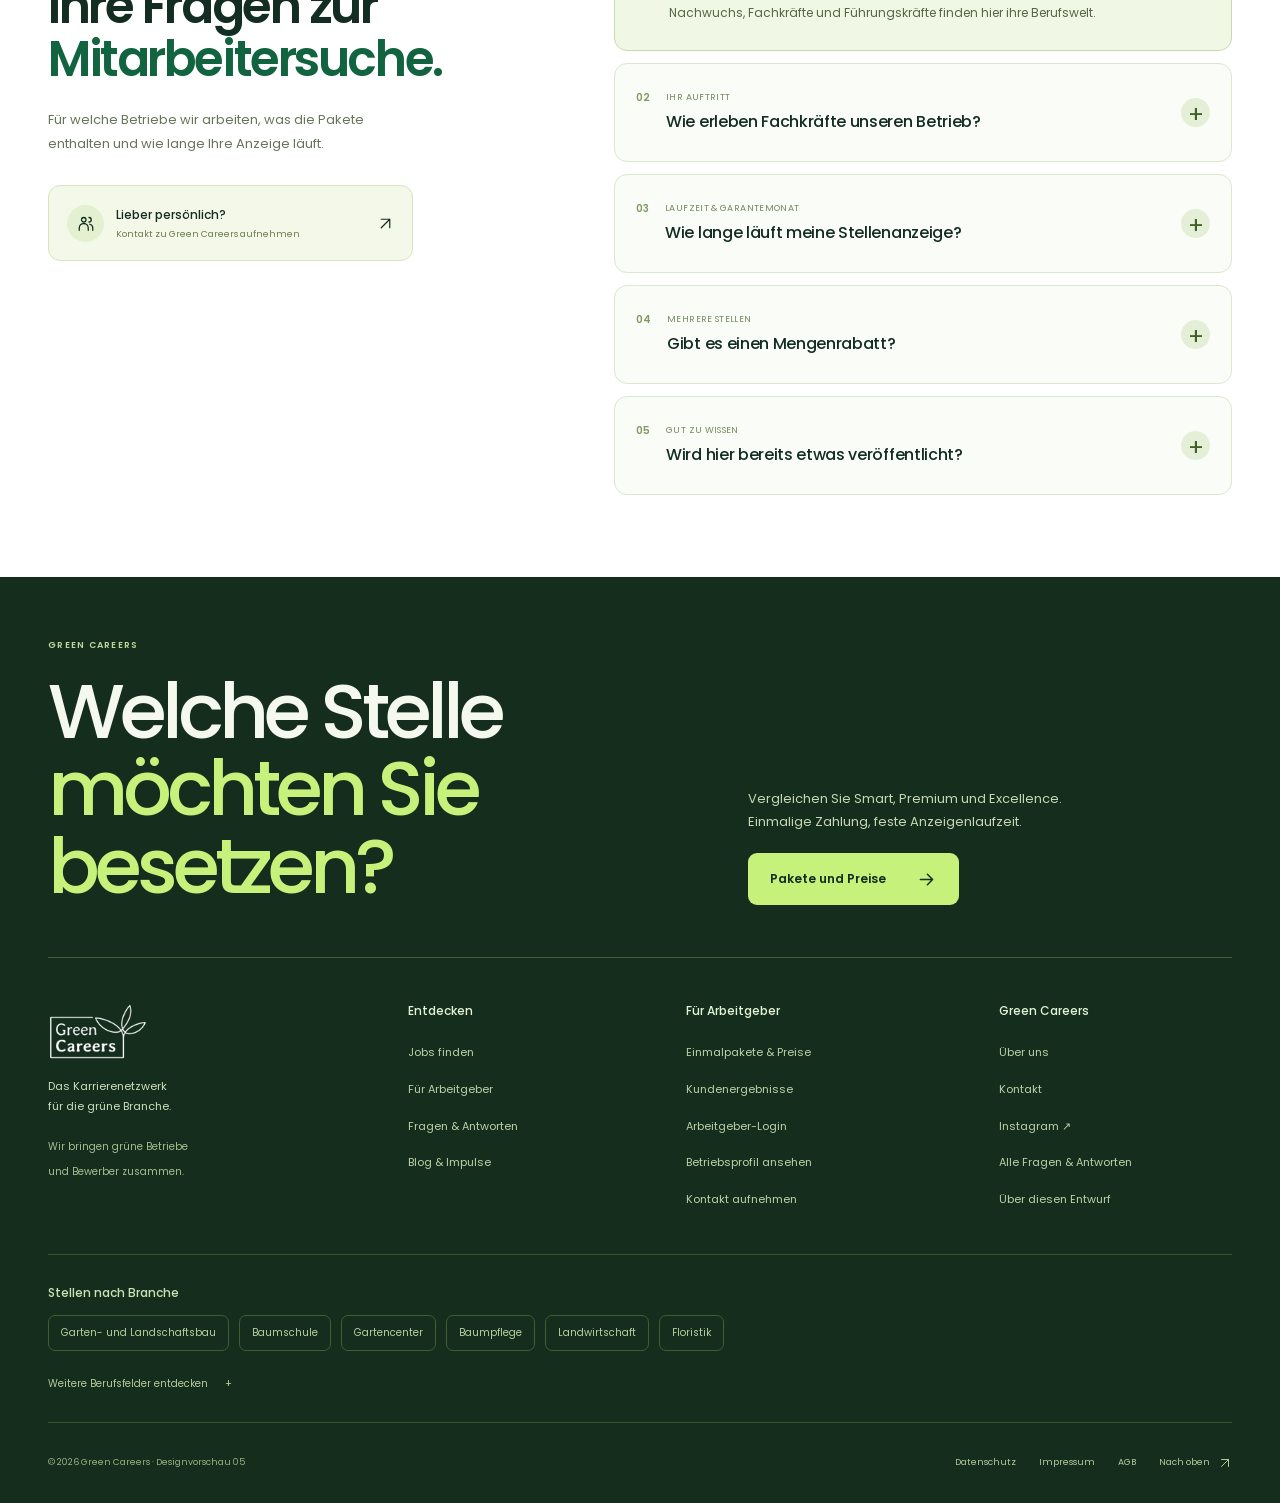
==== commit 2a92170c: "Keep testimonial faces visible across desktop and mobile" ====
--- a/index.html
+++ b/index.html
@@ -1,4 +1,4 @@
-<!doctype html><html lang="de"><head><meta charset="utf-8"><meta name="viewport" content="width=device-width,initial-scale=1"><meta name="robots" content="noindex,nofollow"><meta name="description" content="Der neue Green-Careers-Entwurf: beide Zielgruppen, fünf Designrichtungen und ein interaktiver Preisvergleich."><meta property="og:title" content="Green Careers · Zusammen wachsen"><meta property="og:description" content="Interaktive Designvorschau: modernes Karrierenetzwerk für die grüne Branche. Desktop und Mobile entdecken."><meta property="og:type" content="website"><title>Green Careers · Interaktive Designvorschau</title><link rel="icon" href="assets/logo-dark-sm.png"><link rel="stylesheet" href="style.css?v=20.4"><link rel="stylesheet" href="extra.css?v=20.4"><link rel="stylesheet" href="fusion.css?v=20.4"><link rel="stylesheet" href="refinement.css?v=20.4"><link rel="stylesheet" href="pricing.css?v=20.4"><link rel="stylesheet" href="community.css?v=20.4"><link rel="stylesheet" href="job-pages.css?v=20.4"><link rel="stylesheet" href="instagram.css?v=20.4"><link rel="stylesheet" href="mobile.css?v=20.4"><link rel="stylesheet" href="results.css?v=20.4"></head><body data-default-design="e" data-default-audience="employer">
+<!doctype html><html lang="de"><head><meta charset="utf-8"><meta name="viewport" content="width=device-width,initial-scale=1"><meta name="robots" content="noindex,nofollow"><meta name="description" content="Der neue Green-Careers-Entwurf: beide Zielgruppen, fünf Designrichtungen und ein interaktiver Preisvergleich."><meta property="og:title" content="Green Careers · Zusammen wachsen"><meta property="og:description" content="Interaktive Designvorschau: modernes Karrierenetzwerk für die grüne Branche. Desktop und Mobile entdecken."><meta property="og:type" content="website"><title>Green Careers · Interaktive Designvorschau</title><link rel="icon" href="assets/logo-dark-sm.png"><link rel="stylesheet" href="style.css?v=21"><link rel="stylesheet" href="extra.css?v=21"><link rel="stylesheet" href="fusion.css?v=21"><link rel="stylesheet" href="refinement.css?v=21"><link rel="stylesheet" href="pricing.css?v=21"><link rel="stylesheet" href="community.css?v=21"><link rel="stylesheet" href="job-pages.css?v=21"><link rel="stylesheet" href="instagram.css?v=21"><link rel="stylesheet" href="mobile.css?v=21"><link rel="stylesheet" href="results.css?v=21"></head><body data-default-design="e" data-default-audience="employer">
 <a class="skip" href="#main">Zum Inhalt</a>
-<div class="studio"><button id="mobile-compare">05 Zusammen wachsen <span>Entwürfe ↗</span></button><a href="index.html" class="studio-name">GREEN CAREERS <span>DESIGNSTUDIO / 2026</span></a><div class="variants" aria-label="Design auswählen"><button data-theme="a">01 Aufblühen</button><button data-theme="b">02 Draußen zuhause</button><button data-theme="c">03 Vertraut grün</button><button data-theme="d">04 Grün verbunden</button><button data-theme="e">05 Zusammen wachsen</button></div><a class="mobile-preview-link" href="mobile-vorschau.html?v=20" target="_blank" rel="noopener">Mobil ansehen ↗</a><button class="concept-trigger" id="concept">Entwurf erklärt ↗</button></div>
-<div id="app"></div><dialog id="modal" aria-labelledby="modal-title"><button class="close" aria-label="Dialog schließen">×</button><div id="modal-body"></div></dialog><div id="toast" role="status"></div><script src="extra.js?v=20.4"></script><script src="fusion.js?v=20.4"></script><script src="refinement.js?v=20.4"></script><script src="pricing.js?v=20.4"></script><script src="community.js?v=20.4"></script><script src="jobs-data.js?v=20.4"></script><script src="instagram.js?v=20.4"></script><script src="mobile.js?v=20.4"></script><script src="results.js?v=20.4"></script><script src="app.js?v=20.4"></script></body></html>
+<div class="studio"><button id="mobile-compare">05 Zusammen wachsen <span>Entwürfe ↗</span></button><a href="index.html" class="studio-name">GREEN CAREERS <span>DESIGNSTUDIO / 2026</span></a><div class="variants" aria-label="Design auswählen"><button data-theme="a">01 Aufblühen</button><button data-theme="b">02 Draußen zuhause</button><button data-theme="c">03 Vertraut grün</button><button data-theme="d">04 Grün verbunden</button><button data-theme="e">05 Zusammen wachsen</button></div><a class="mobile-preview-link" href="mobile-vorschau.html?v=21" target="_blank" rel="noopener">Mobil ansehen ↗</a><button class="concept-trigger" id="concept">Entwurf erklärt ↗</button></div>
+<div id="app"></div><dialog id="modal" aria-labelledby="modal-title"><button class="close" aria-label="Dialog schließen">×</button><div id="modal-body"></div></dialog><div id="toast" role="status"></div><script src="extra.js?v=21"></script><script src="fusion.js?v=21"></script><script src="refinement.js?v=21"></script><script src="pricing.js?v=21"></script><script src="community.js?v=21"></script><script src="jobs-data.js?v=21"></script><script src="instagram.js?v=21"></script><script src="mobile.js?v=21"></script><script src="results.js?v=21"></script><script src="app.js?v=21"></script></body></html>
--- a/results.css
+++ b/results.css
@@ -18,7 +18,7 @@
 .results-track{display:flex;align-items:flex-start;gap:20px;overflow-x:auto;overflow-y:hidden;scroll-snap-type:x mandatory;scrollbar-width:none;overscroll-behavior-x:contain;position:relative;border-radius:20px}
 .results-track::-webkit-scrollbar{display:none}
 .result-slide{flex:0 0 100%;min-width:0;display:grid;grid-template-columns:1.05fr 1fr;background:white;border:1px solid #cfddc5;border-radius:20px;overflow:hidden;scroll-snap-align:start;scroll-snap-stop:always}
-.result-visual{position:relative;background:#dae5ca;min-height:398px;overflow:hidden}
+.result-visual{position:relative;background:#dae5ca;height:398px;min-height:0;align-self:start;overflow:hidden}
 .e svg.result-photo{display:block;width:100%;height:100%;position:absolute;inset:0}
 .result-visual:after{position:absolute;content:'';inset:55% 0 0;background:linear-gradient(0deg,#112c2480,transparent);pointer-events:none}
 .result-photo-tag{position:absolute;z-index:1;bottom:23px;left:25px;display:flex;align-items:center;gap:9px;color:#fff;font-size:11px;padding:10px 14px;border:1px solid #ffffff70;background:#153928bc;backdrop-filter:blur(12px);border-radius:8px}
@@ -48,17 +48,17 @@
 #result-announcement{position:absolute;width:1px;height:1px;padding:0;margin:-1px;overflow:hidden;clip-path:inset(50%);white-space:nowrap;border:0}
 .e.employer .navlinks{gap:20px}
 @media(max-width:1100px){.result-copy{padding:25px}.result-company{gap:13px}.e .result-company h3{font-size:20px}.result-logo-frame{width:82px;height:62px}.result-outcome{gap:14px}.result-outcome>strong{font-size:88px}.e .result-outcome>p{font-size:27px}.result-outcome p>span{font-size:17px}.results-tally{padding:14px 17px}.e.employer .navlinks{gap:13px}}
-@media(min-width:721px) and (max-width:960px){.result-slide{grid-template-columns:.95fr 1fr}.result-copy{padding:22px}.result-company{gap:10px}.result-logo-frame{width:67px;height:54px}.e .result-company h3{font-size:18px}.result-outcome>strong{font-size:78px}.e .result-outcome>p{font-size:24px}.e.employer .navlinks{gap:11px}.e.employer .navlinks a{font-size:10px}.results-tally>strong{font-size:40px}.results-tally>span{font-size:10px}.result-choice select{min-width:210px}}
+@media(min-width:721px) and (max-width:960px){.result-visual{height:320px}.result-slide{grid-template-columns:.95fr 1fr}.result-copy{padding:22px}.result-company{gap:10px}.result-logo-frame{width:67px;height:54px}.e .result-company h3{font-size:18px}.result-outcome>strong{font-size:78px}.e .result-outcome>p{font-size:24px}.e.employer .navlinks{gap:11px}.e.employer .navlinks a{font-size:10px}.results-tally>strong{font-size:40px}.results-tally>span{font-size:10px}.result-choice select{min-width:210px}}
 @media(max-width:720px){
  .e .results-section{padding:42px 0 35px}.results-heading{display:block;margin-bottom:24px}.e .results-heading .eyebrow{font-size:8px;letter-spacing:.1em;margin-bottom:15px}.e .results-heading h2{font-size:34px;line-height:1.1}
  .results-tally{display:inline-flex;gap:12px;padding:11px 14px;margin-top:20px;border-radius:10px}.results-tally>strong{font-size:34px}.results-tally>span{font-size:10px;line-height:1.6}.results-tally>span br{display:none}.results-tally b{display:block}
  .results-toolbar{gap:12px;align-items:flex-end;margin-bottom:13px}.result-choice{display:block;flex:1;min-width:0}.result-choice>span{display:block;font-size:9px;margin-bottom:7px}.result-choice select{width:100%;min-width:0;font-size:16px;padding:10px 24px 10px 11px;min-height:46px;text-overflow:ellipsis}.result-controls{gap:6px;position:relative;padding-top:24px}.result-controls button{width:44px;height:46px;border-radius:10px}.result-position{position:absolute;left:0;right:0;top:0;text-align:center;font-size:9px;margin:0}.result-position strong{font-size:12px}
- .results-track{border-radius:15px;gap:14px}.result-slide{grid-template-columns:1fr;border-radius:15px}.result-visual{min-height:0;height:183px}.result-photo-tag{left:15px;bottom:13px;font-size:9px;padding:7px 10px;gap:7px}.e .result-photo-tag svg{width:14px;height:14px}
+ .results-track{border-radius:15px;gap:14px}.result-slide{grid-template-columns:1fr;border-radius:15px}.result-visual{min-height:0;height:auto;aspect-ratio:1.65}.result-photo-tag{left:15px;bottom:13px;font-size:9px;padding:7px 10px;gap:7px}.e .result-photo-tag svg{width:14px;height:14px}
  .result-copy{padding:20px}.result-company{min-height:56px;gap:13px;margin-bottom:13px}.result-logo-frame{width:77px;height:56px;padding:5px;border-radius:8px}.result-company>div>span{font-size:9px;margin-bottom:4px}.e .result-company h3{font-size:19px;line-height:1.2}
  .result-outcome{min-height:96px;gap:17px;margin-bottom:17px}.result-outcome>strong{font-size:80px}.e .result-outcome>p{font-size:26px;line-height:1.17}.result-outcome p>span{font-size:14px;margin-top:5px}
  .e .result-details>summary{font-size:12px;min-height:54px;padding:12px 14px}.result-detail-body{padding:0 14px 15px}.e .result-detail-body p,.result-detail-body li{font-size:12px}.result-plus{width:27px;height:27px}
  .results-bottom{display:flex;flex-direction:column;align-items:stretch;gap:15px;margin-top:15px}.results-desktop-hint{display:none}.results-swipe{display:inline}.e .results-bottom p{font-size:9px;text-align:center}.results-bottom>.btn{width:100%;justify-content:space-between;font-size:12px}
  .e.employer .fusion-dock button{width:24%;font-size:9px}
 }
-@media(max-width:360px){.e .results-heading h2{font-size:29px}.result-copy{padding:16px}.result-visual{height:164px}.result-logo-frame{width:65px;height:52px}.result-company{gap:10px}.e .result-company h3{font-size:17px}.result-outcome>strong{font-size:72px}.e .result-outcome>p{font-size:23px}.result-outcome{gap:14px}.e .results-heading .eyebrow{font-size:7px}.e.employer .fusion-dock button{font-size:8px}}
+@media(max-width:360px){.e .results-heading h2{font-size:29px}.result-copy{padding:16px}.result-visual{height:auto}.result-logo-frame{width:65px;height:52px}.result-company{gap:10px}.e .result-company h3{font-size:17px}.result-outcome>strong{font-size:72px}.e .result-outcome>p{font-size:23px}.result-outcome{gap:14px}.e .results-heading .eyebrow{font-size:7px}.e.employer .fusion-dock button{font-size:8px}}
 @media(prefers-reduced-motion:reduce){.results-track{scroll-behavior:auto!important}.result-plus:after{transition:none}}
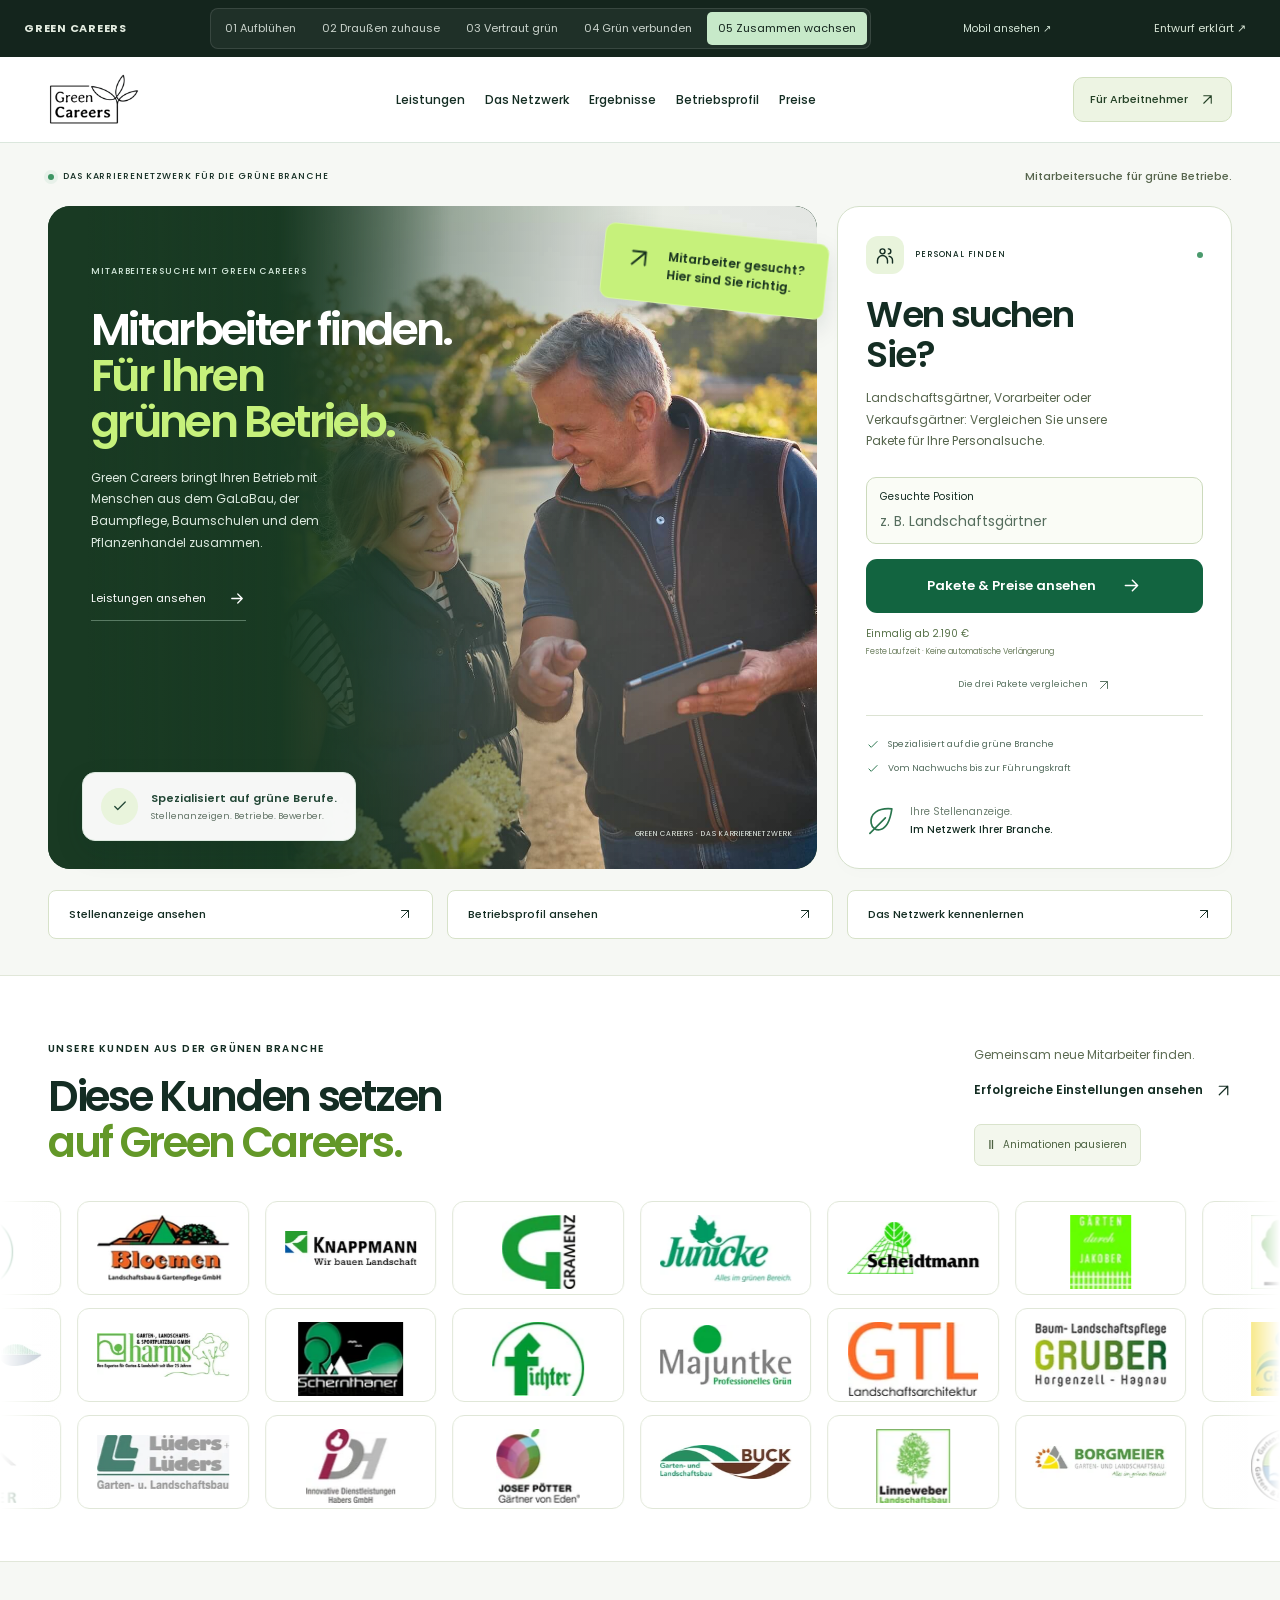
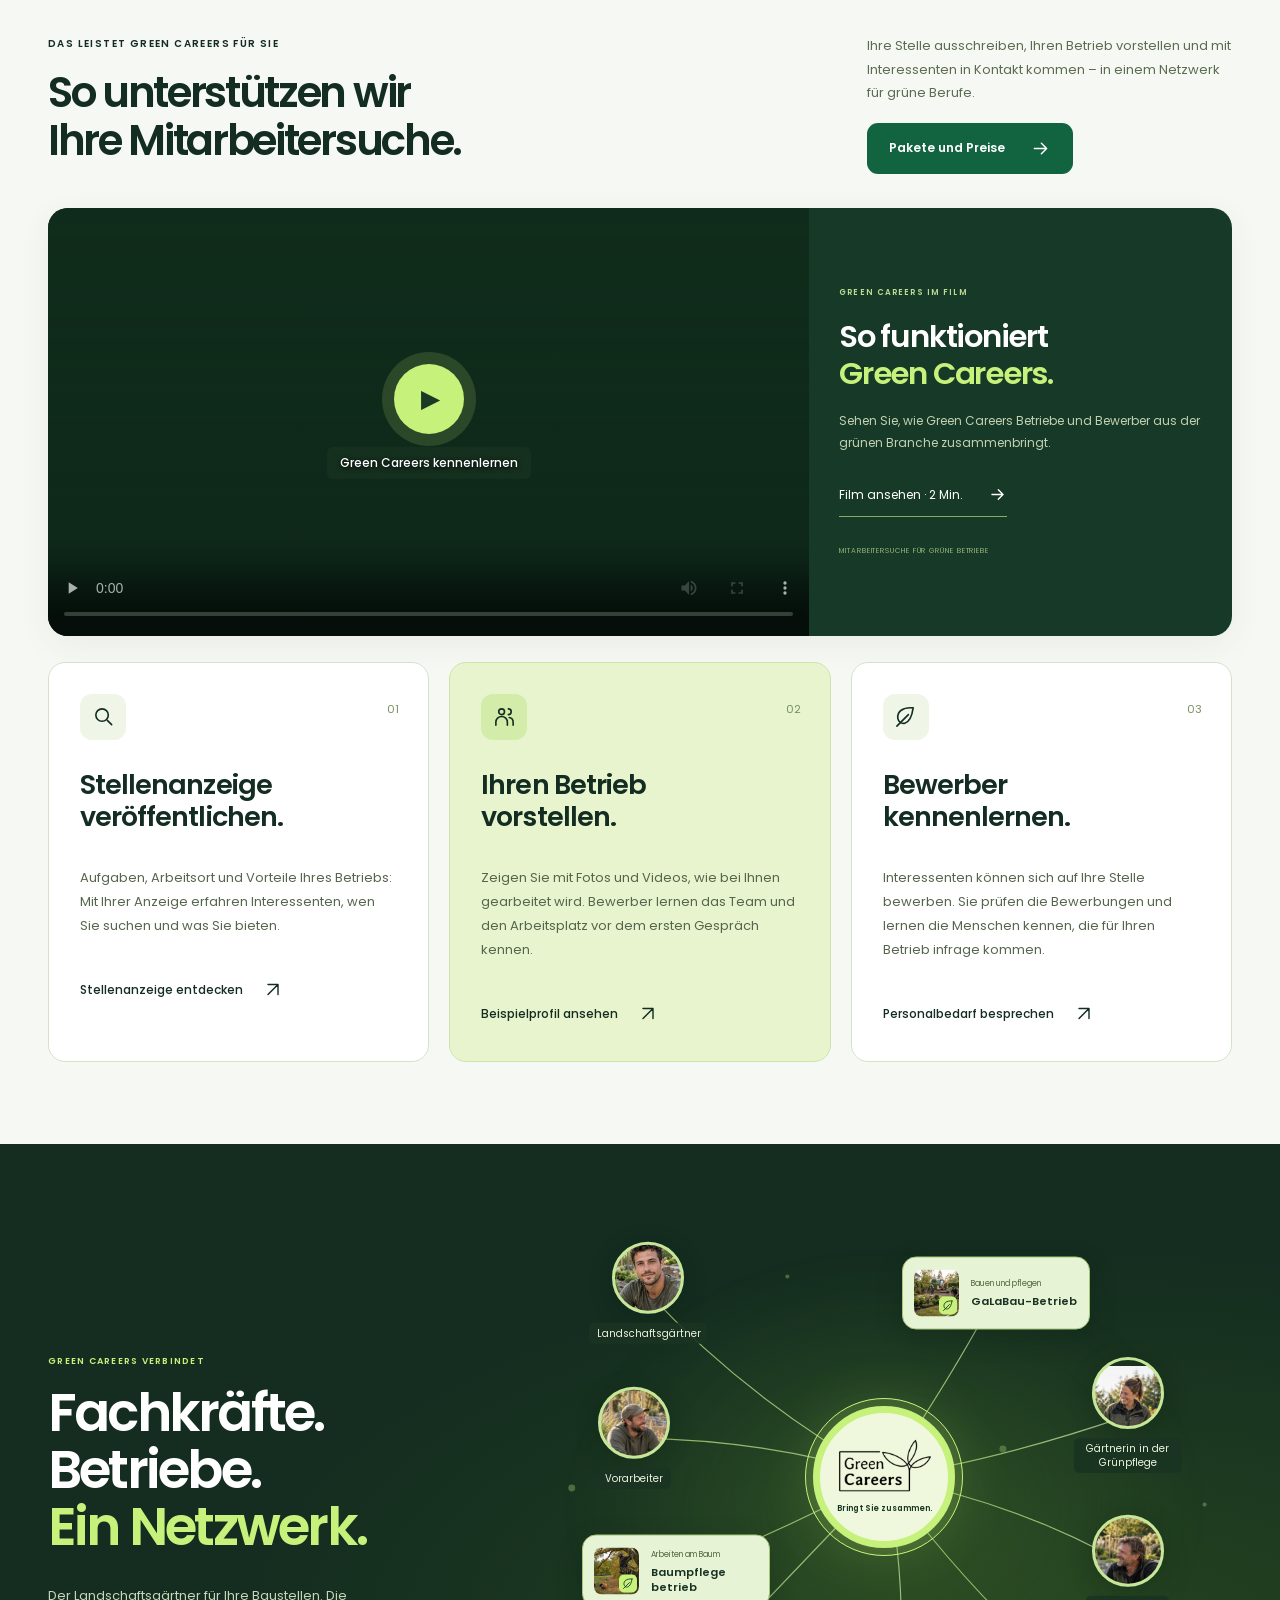
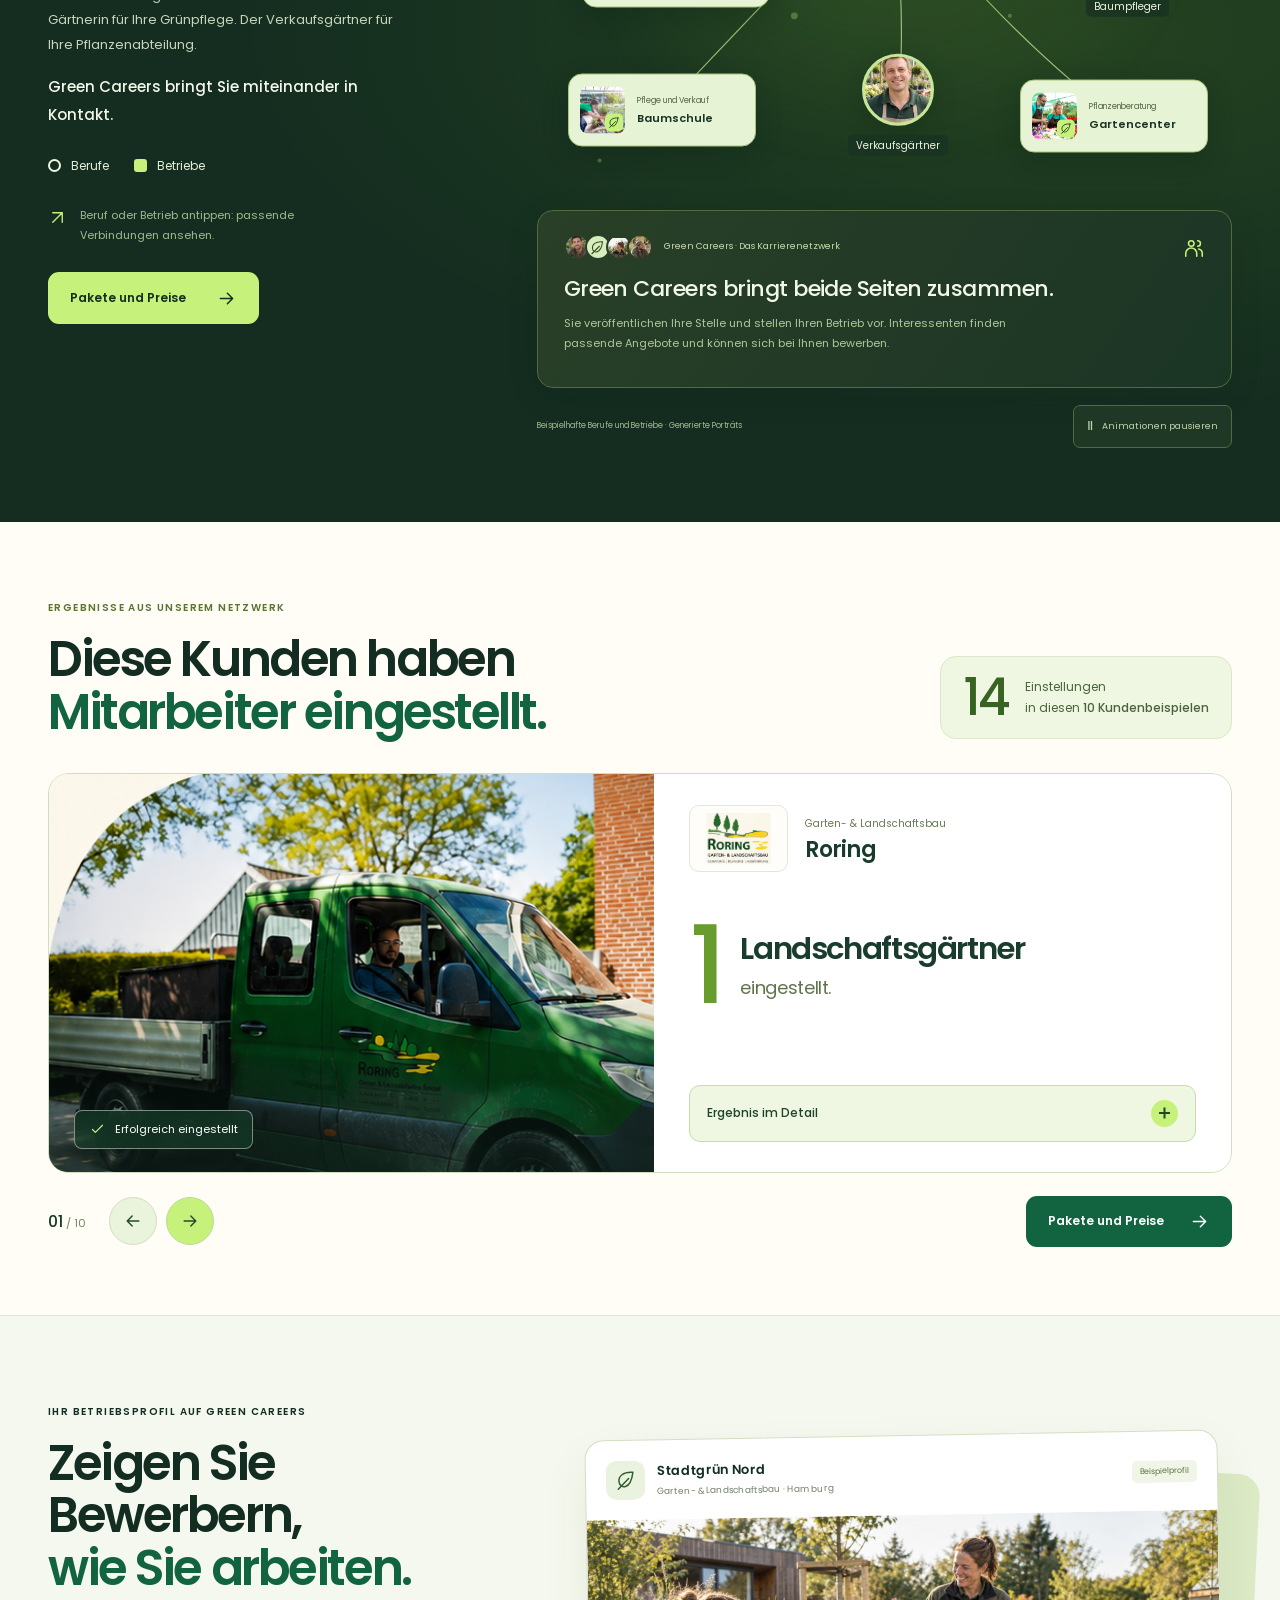
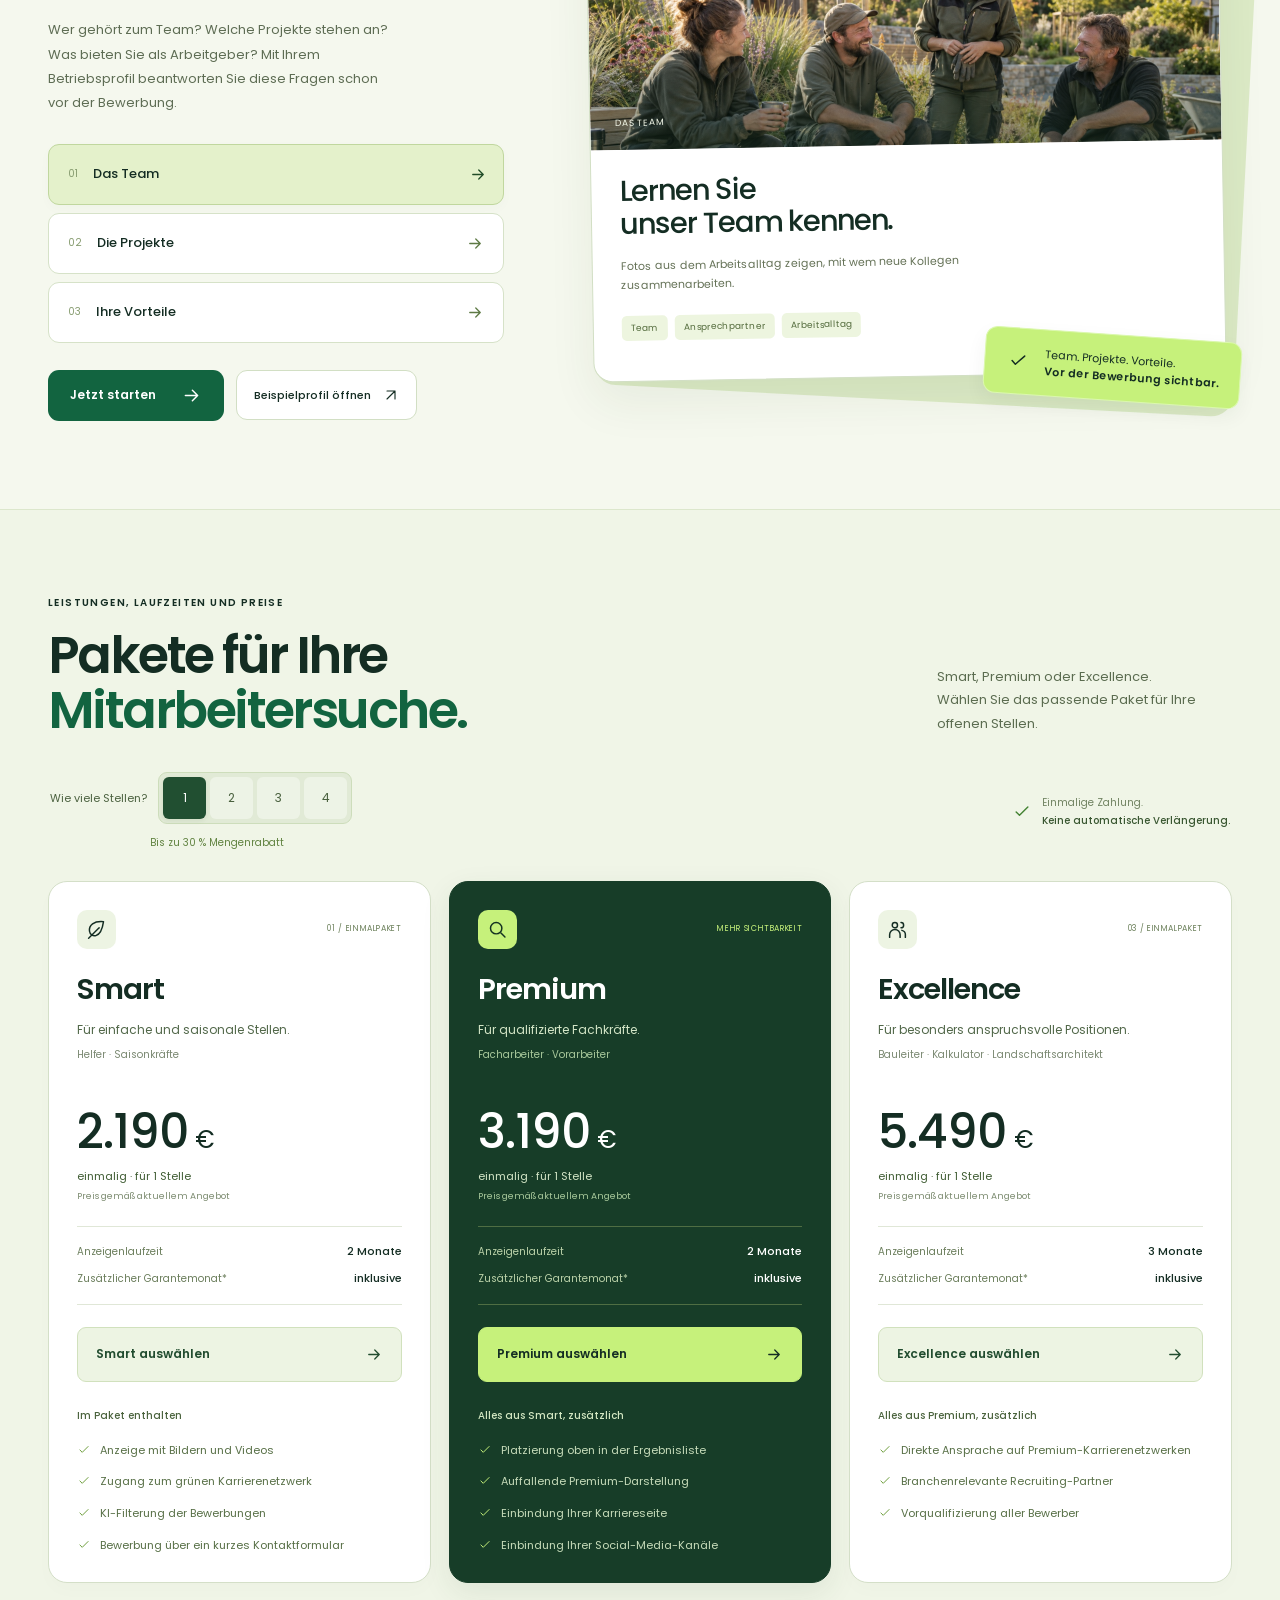
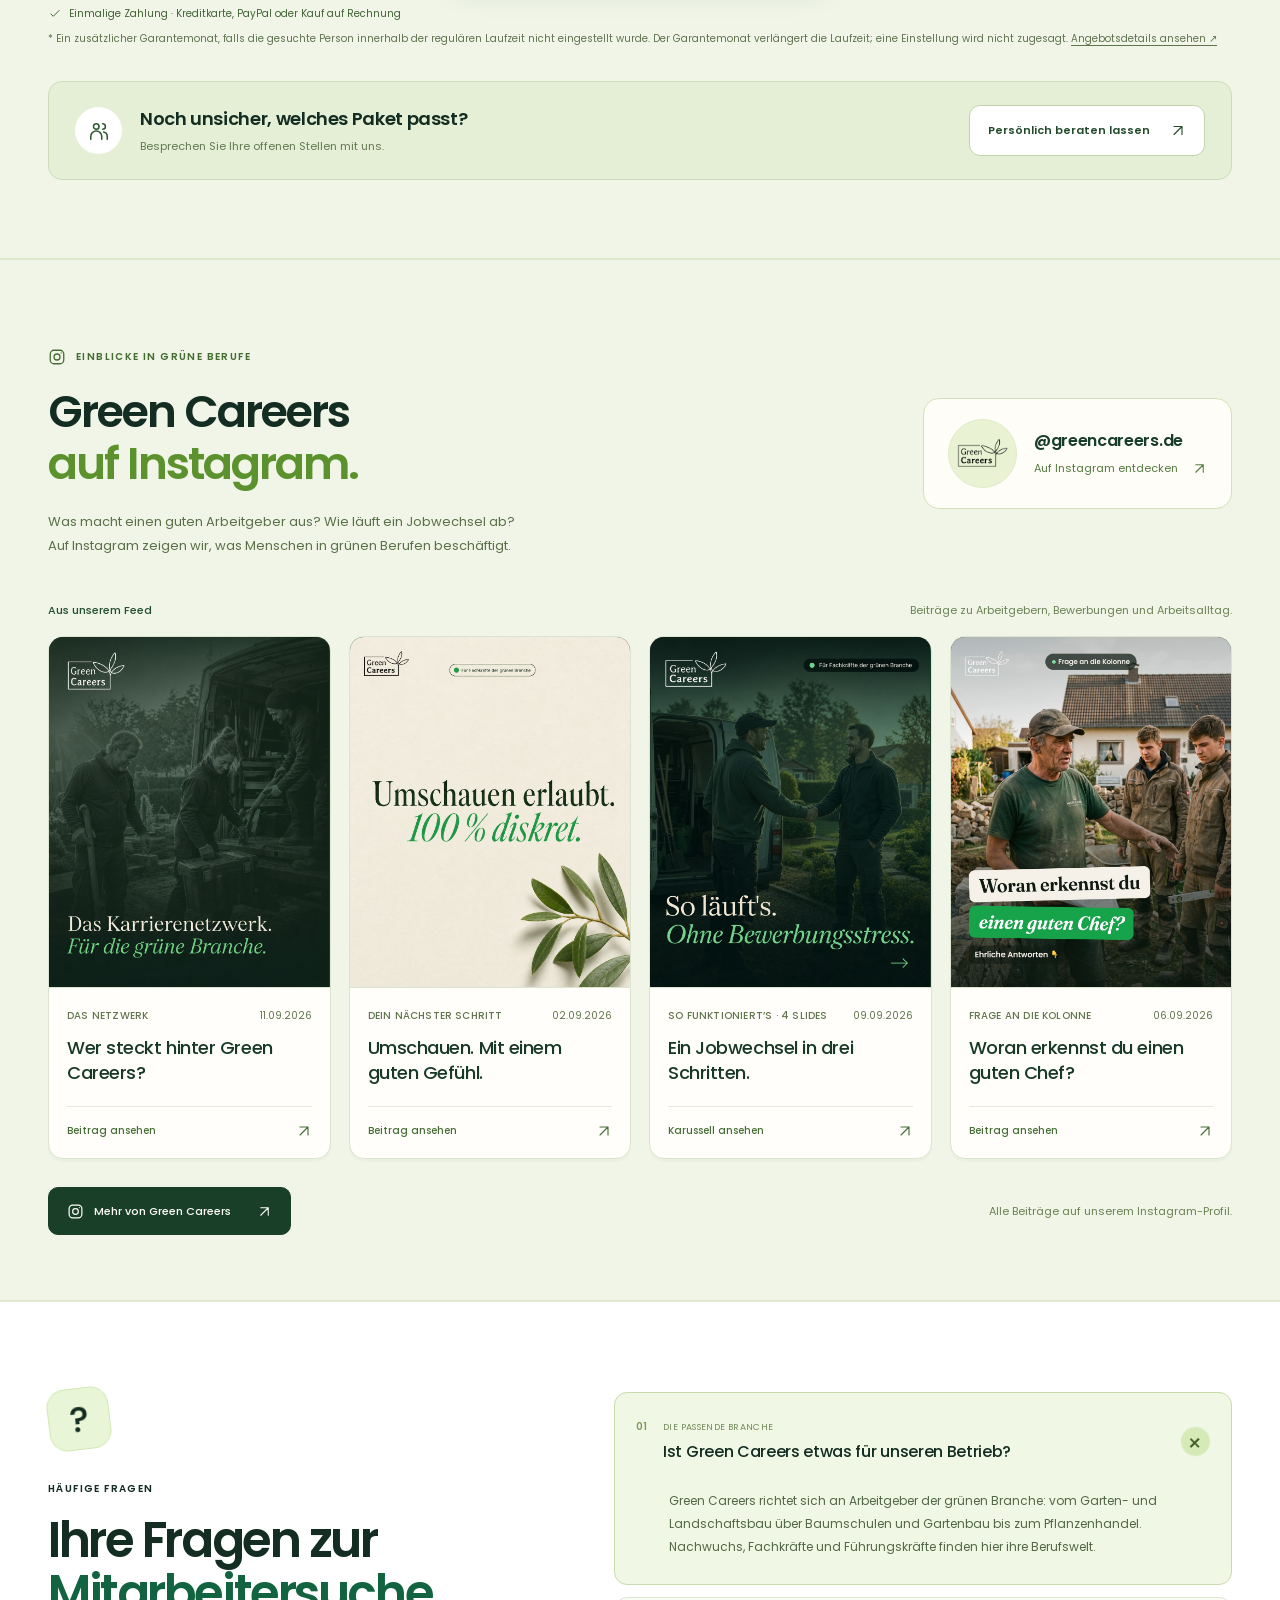
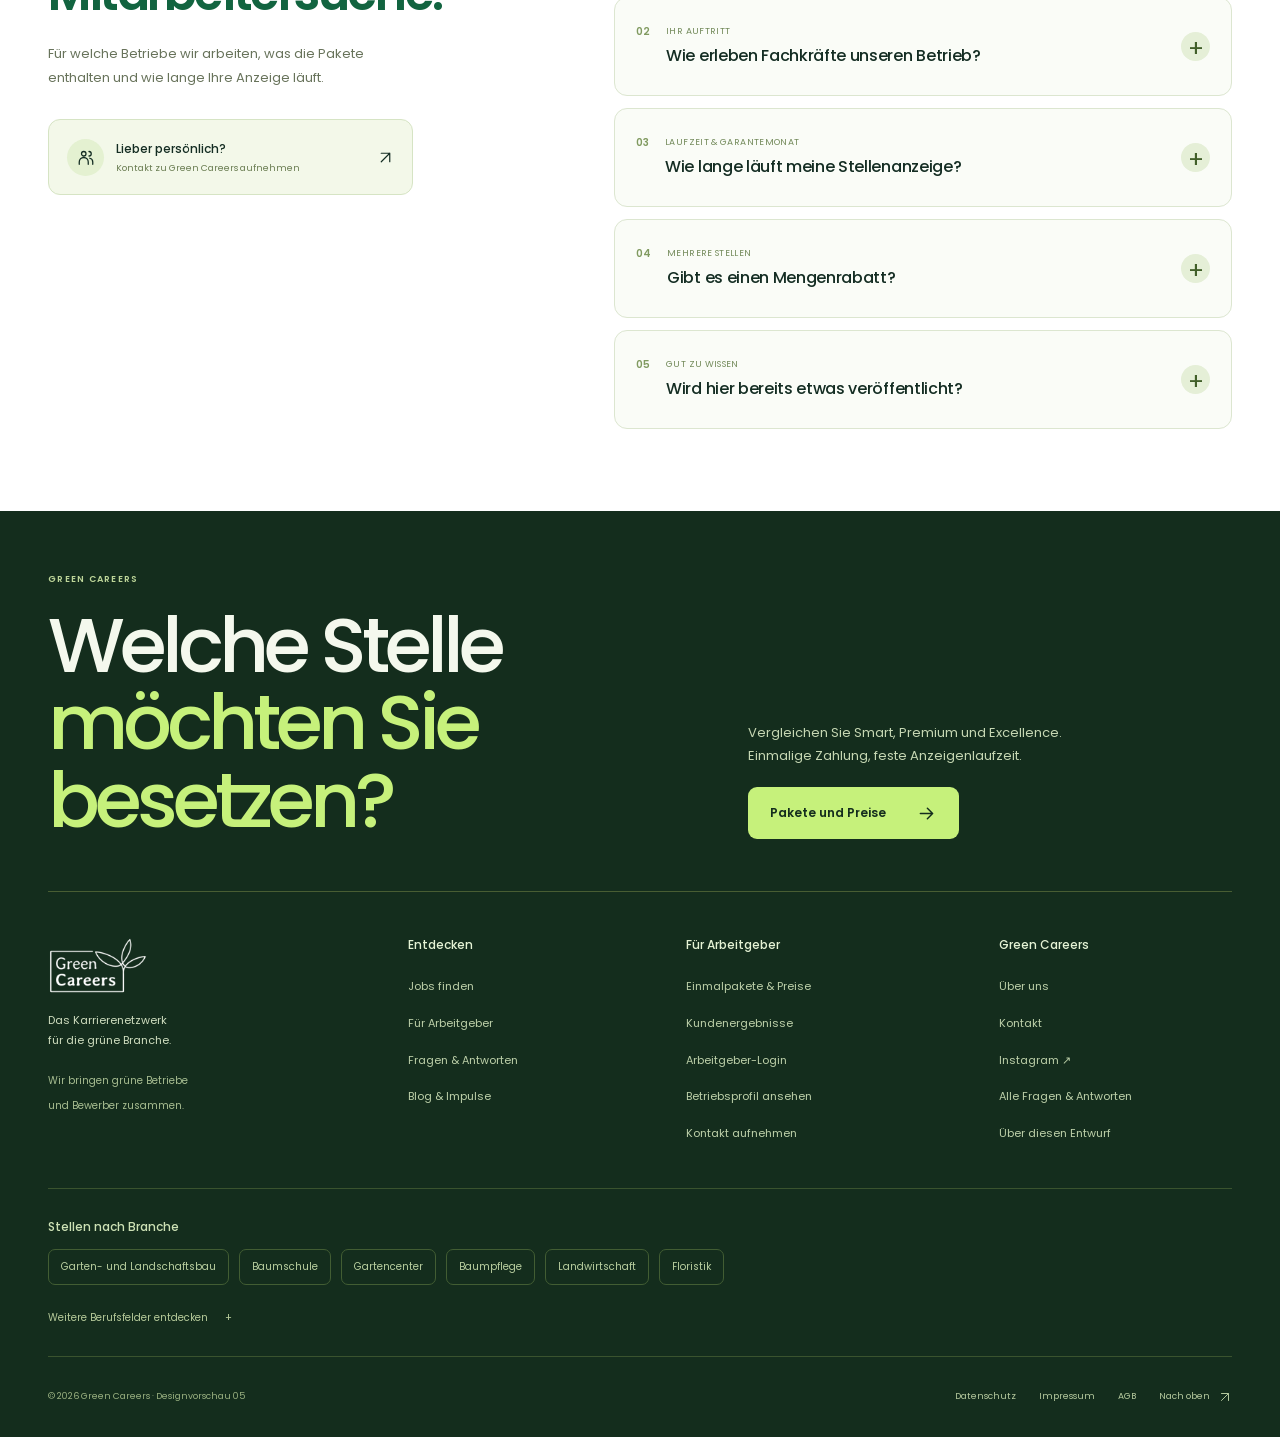
==== commit e3b86e47: "Simplify customer results carousel without selector" ====
--- a/index.html
+++ b/index.html
@@ -1,4 +1,4 @@
-<!doctype html><html lang="de"><head><meta charset="utf-8"><meta name="viewport" content="width=device-width,initial-scale=1"><meta name="robots" content="noindex,nofollow"><meta name="description" content="Der neue Green-Careers-Entwurf: beide Zielgruppen, fünf Designrichtungen und ein interaktiver Preisvergleich."><meta property="og:title" content="Green Careers · Zusammen wachsen"><meta property="og:description" content="Interaktive Designvorschau: modernes Karrierenetzwerk für die grüne Branche. Desktop und Mobile entdecken."><meta property="og:type" content="website"><title>Green Careers · Interaktive Designvorschau</title><link rel="icon" href="assets/logo-dark-sm.png"><link rel="stylesheet" href="style.css?v=21"><link rel="stylesheet" href="extra.css?v=21"><link rel="stylesheet" href="fusion.css?v=21"><link rel="stylesheet" href="refinement.css?v=21"><link rel="stylesheet" href="pricing.css?v=21"><link rel="stylesheet" href="community.css?v=21"><link rel="stylesheet" href="job-pages.css?v=21"><link rel="stylesheet" href="instagram.css?v=21"><link rel="stylesheet" href="mobile.css?v=21"><link rel="stylesheet" href="results.css?v=21"></head><body data-default-design="e" data-default-audience="employer">
+<!doctype html><html lang="de"><head><meta charset="utf-8"><meta name="viewport" content="width=device-width,initial-scale=1"><meta name="robots" content="noindex,nofollow"><meta name="description" content="Der neue Green-Careers-Entwurf: beide Zielgruppen, fünf Designrichtungen und ein interaktiver Preisvergleich."><meta property="og:title" content="Green Careers · Zusammen wachsen"><meta property="og:description" content="Interaktive Designvorschau: modernes Karrierenetzwerk für die grüne Branche. Desktop und Mobile entdecken."><meta property="og:type" content="website"><title>Green Careers · Interaktive Designvorschau</title><link rel="icon" href="assets/logo-dark-sm.png"><link rel="stylesheet" href="style.css?v=22"><link rel="stylesheet" href="extra.css?v=22"><link rel="stylesheet" href="fusion.css?v=22"><link rel="stylesheet" href="refinement.css?v=22"><link rel="stylesheet" href="pricing.css?v=22"><link rel="stylesheet" href="community.css?v=22"><link rel="stylesheet" href="job-pages.css?v=22"><link rel="stylesheet" href="instagram.css?v=22"><link rel="stylesheet" href="mobile.css?v=22"><link rel="stylesheet" href="results.css?v=22"></head><body data-default-design="e" data-default-audience="employer">
 <a class="skip" href="#main">Zum Inhalt</a>
-<div class="studio"><button id="mobile-compare">05 Zusammen wachsen <span>Entwürfe ↗</span></button><a href="index.html" class="studio-name">GREEN CAREERS <span>DESIGNSTUDIO / 2026</span></a><div class="variants" aria-label="Design auswählen"><button data-theme="a">01 Aufblühen</button><button data-theme="b">02 Draußen zuhause</button><button data-theme="c">03 Vertraut grün</button><button data-theme="d">04 Grün verbunden</button><button data-theme="e">05 Zusammen wachsen</button></div><a class="mobile-preview-link" href="mobile-vorschau.html?v=21" target="_blank" rel="noopener">Mobil ansehen ↗</a><button class="concept-trigger" id="concept">Entwurf erklärt ↗</button></div>
-<div id="app"></div><dialog id="modal" aria-labelledby="modal-title"><button class="close" aria-label="Dialog schließen">×</button><div id="modal-body"></div></dialog><div id="toast" role="status"></div><script src="extra.js?v=21"></script><script src="fusion.js?v=21"></script><script src="refinement.js?v=21"></script><script src="pricing.js?v=21"></script><script src="community.js?v=21"></script><script src="jobs-data.js?v=21"></script><script src="instagram.js?v=21"></script><script src="mobile.js?v=21"></script><script src="results.js?v=21"></script><script src="app.js?v=21"></script></body></html>
+<div class="studio"><button id="mobile-compare">05 Zusammen wachsen <span>Entwürfe ↗</span></button><a href="index.html" class="studio-name">GREEN CAREERS <span>DESIGNSTUDIO / 2026</span></a><div class="variants" aria-label="Design auswählen"><button data-theme="a">01 Aufblühen</button><button data-theme="b">02 Draußen zuhause</button><button data-theme="c">03 Vertraut grün</button><button data-theme="d">04 Grün verbunden</button><button data-theme="e">05 Zusammen wachsen</button></div><a class="mobile-preview-link" href="mobile-vorschau.html?v=22" target="_blank" rel="noopener">Mobil ansehen ↗</a><button class="concept-trigger" id="concept">Entwurf erklärt ↗</button></div>
+<div id="app"></div><dialog id="modal" aria-labelledby="modal-title"><button class="close" aria-label="Dialog schließen">×</button><div id="modal-body"></div></dialog><div id="toast" role="status"></div><script src="extra.js?v=22"></script><script src="fusion.js?v=22"></script><script src="refinement.js?v=22"></script><script src="pricing.js?v=22"></script><script src="community.js?v=22"></script><script src="jobs-data.js?v=22"></script><script src="instagram.js?v=22"></script><script src="mobile.js?v=22"></script><script src="results.js?v=22"></script><script src="app.js?v=22"></script></body></html>
--- a/results.css
+++ b/results.css
@@ -7,9 +7,6 @@
 .results-tally{display:flex;align-items:center;gap:17px;padding:15px 22px;border:1px solid #dce8c9;border-radius:16px;background:#eff6e2;flex:none}
 .results-tally>strong{font-size:51px;line-height:1;font-weight:500;letter-spacing:-.06em;color:#386323}
 .results-tally>span{font-size:12px;line-height:1.8;color:#49633b}.results-tally b{font-weight:500}
-.results-toolbar{display:flex;align-items:center;justify-content:space-between;gap:25px;margin-bottom:18px}
-.result-choice{display:flex;align-items:center;gap:15px;font-size:11px;color:#557049;min-width:0}
-.result-choice select{font:500 13px/1.5 Poppins,Arial,sans-serif;color:#183c27;background:#fff;border:1px solid #cdddb8;border-radius:9px;padding:12px 35px 12px 14px;min-height:48px;min-width:240px;max-width:100%;cursor:pointer}
 .result-controls{display:flex;align-items:center;gap:9px;flex:none}
 .result-position{font-size:11px;color:#71855c;white-space:nowrap;margin-right:14px;font-variant-numeric:tabular-nums}.result-position strong{font-size:16px;font-weight:500;color:#183d26}
 .result-controls button{display:grid;place-items:center;width:48px;height:48px;border-radius:50%;background:#eaf3db;border:1px solid #d1e1bc;color:#244a2e;padding:0}
@@ -43,21 +40,21 @@
 .result-detail-body{padding:0 17px 18px}.e .result-detail-body p{font-size:12px;line-height:1.75;color:#587345;margin:0 0 14px}.e .result-detail-body .result-full-company{font-weight:500;color:#244c30}
 .result-detail-body ul{list-style:none;padding:0;margin:0 0 14px;display:grid;gap:9px}.result-detail-body li{display:flex;align-items:center;gap:9px;font-size:12px;line-height:1.7;color:#224b30}.e .result-detail-body li svg{width:15px;height:15px;color:#548a2c}
 .result-detail-body>a{display:flex;justify-content:space-between;align-items:center;gap:12px;font-size:11px;color:#2a5734;min-height:44px;padding-top:10px;border-top:1px solid #d4e3bf}.e .result-detail-body>a svg{width:17px;height:17px}
-.results-bottom{display:flex;align-items:center;justify-content:space-between;gap:22px;margin-top:23px}.e .results-bottom p{font-size:11px;color:#71805f;margin:0}.results-bottom>.btn{font-size:12px;min-height:49px;background:#126440;color:#fff}.results-swipe{display:none}
+.results-bottom{display:flex;align-items:center;justify-content:space-between;gap:22px;margin-top:23px}.results-bottom>.btn{font-size:12px;min-height:49px;background:#126440;color:#fff}
 .results-section :focus-visible{outline:3px solid #4f852b;outline-offset:4px}
 #result-announcement{position:absolute;width:1px;height:1px;padding:0;margin:-1px;overflow:hidden;clip-path:inset(50%);white-space:nowrap;border:0}
 .e.employer .navlinks{gap:20px}
 @media(max-width:1100px){.result-copy{padding:25px}.result-company{gap:13px}.e .result-company h3{font-size:20px}.result-logo-frame{width:82px;height:62px}.result-outcome{gap:14px}.result-outcome>strong{font-size:88px}.e .result-outcome>p{font-size:27px}.result-outcome p>span{font-size:17px}.results-tally{padding:14px 17px}.e.employer .navlinks{gap:13px}}
-@media(min-width:721px) and (max-width:960px){.result-visual{height:320px}.result-slide{grid-template-columns:.95fr 1fr}.result-copy{padding:22px}.result-company{gap:10px}.result-logo-frame{width:67px;height:54px}.e .result-company h3{font-size:18px}.result-outcome>strong{font-size:78px}.e .result-outcome>p{font-size:24px}.e.employer .navlinks{gap:11px}.e.employer .navlinks a{font-size:10px}.results-tally>strong{font-size:40px}.results-tally>span{font-size:10px}.result-choice select{min-width:210px}}
+@media(min-width:721px) and (max-width:960px){.result-visual{height:320px}.result-slide{grid-template-columns:.95fr 1fr}.result-copy{padding:22px}.result-company{gap:10px}.result-logo-frame{width:67px;height:54px}.e .result-company h3{font-size:18px}.result-outcome>strong{font-size:78px}.e .result-outcome>p{font-size:24px}.e.employer .navlinks{gap:11px}.e.employer .navlinks a{font-size:10px}.results-tally>strong{font-size:40px}.results-tally>span{font-size:10px}}
 @media(max-width:720px){
  .e .results-section{padding:42px 0 35px}.results-heading{display:block;margin-bottom:24px}.e .results-heading .eyebrow{font-size:8px;letter-spacing:.1em;margin-bottom:15px}.e .results-heading h2{font-size:34px;line-height:1.1}
  .results-tally{display:inline-flex;gap:12px;padding:11px 14px;margin-top:20px;border-radius:10px}.results-tally>strong{font-size:34px}.results-tally>span{font-size:10px;line-height:1.6}.results-tally>span br{display:none}.results-tally b{display:block}
- .results-toolbar{gap:12px;align-items:flex-end;margin-bottom:13px}.result-choice{display:block;flex:1;min-width:0}.result-choice>span{display:block;font-size:9px;margin-bottom:7px}.result-choice select{width:100%;min-width:0;font-size:16px;padding:10px 24px 10px 11px;min-height:46px;text-overflow:ellipsis}.result-controls{gap:6px;position:relative;padding-top:24px}.result-controls button{width:44px;height:46px;border-radius:10px}.result-position{position:absolute;left:0;right:0;top:0;text-align:center;font-size:9px;margin:0}.result-position strong{font-size:12px}
+ .result-controls{gap:8px}.result-controls button{width:44px;height:44px}.result-position{font-size:10px;margin-right:10px}.result-position strong{font-size:14px}
  .results-track{border-radius:15px;gap:14px}.result-slide{grid-template-columns:1fr;border-radius:15px}.result-visual{min-height:0;height:auto;aspect-ratio:1.65}.result-photo-tag{left:15px;bottom:13px;font-size:9px;padding:7px 10px;gap:7px}.e .result-photo-tag svg{width:14px;height:14px}
  .result-copy{padding:20px}.result-company{min-height:56px;gap:13px;margin-bottom:13px}.result-logo-frame{width:77px;height:56px;padding:5px;border-radius:8px}.result-company>div>span{font-size:9px;margin-bottom:4px}.e .result-company h3{font-size:19px;line-height:1.2}
  .result-outcome{min-height:96px;gap:17px;margin-bottom:17px}.result-outcome>strong{font-size:80px}.e .result-outcome>p{font-size:26px;line-height:1.17}.result-outcome p>span{font-size:14px;margin-top:5px}
  .e .result-details>summary{font-size:12px;min-height:54px;padding:12px 14px}.result-detail-body{padding:0 14px 15px}.e .result-detail-body p,.result-detail-body li{font-size:12px}.result-plus{width:27px;height:27px}
- .results-bottom{display:flex;flex-direction:column;align-items:stretch;gap:15px;margin-top:15px}.results-desktop-hint{display:none}.results-swipe{display:inline}.e .results-bottom p{font-size:9px;text-align:center}.results-bottom>.btn{width:100%;justify-content:space-between;font-size:12px}
+ .results-bottom{display:flex;flex-direction:column;align-items:stretch;gap:15px;margin-top:15px}.results-bottom .result-controls{justify-content:center}.results-bottom>.btn{width:100%;justify-content:space-between;font-size:12px}
  .e.employer .fusion-dock button{width:24%;font-size:9px}
 }
 @media(max-width:360px){.e .results-heading h2{font-size:29px}.result-copy{padding:16px}.result-visual{height:auto}.result-logo-frame{width:65px;height:52px}.result-company{gap:10px}.e .result-company h3{font-size:17px}.result-outcome>strong{font-size:72px}.e .result-outcome>p{font-size:23px}.result-outcome{gap:14px}.e .results-heading .eyebrow{font-size:7px}.e.employer .fusion-dock button{font-size:8px}}
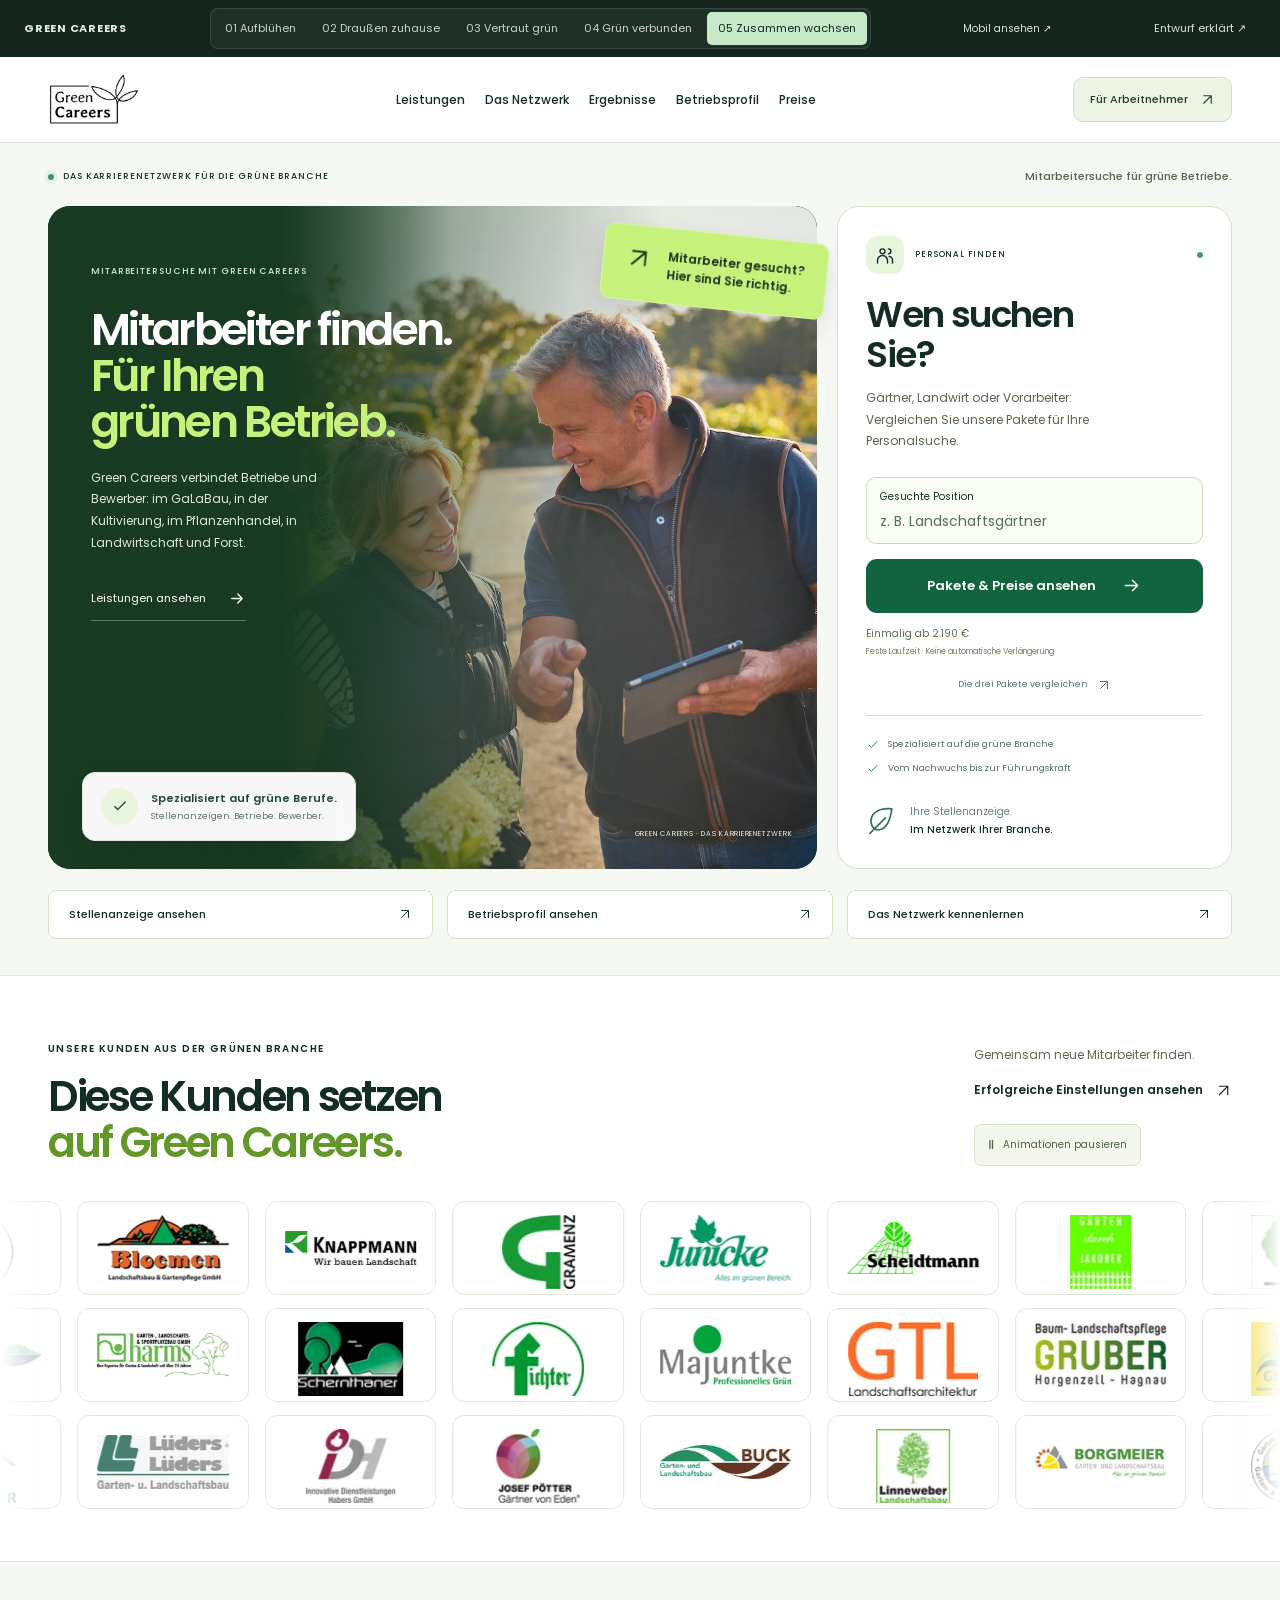
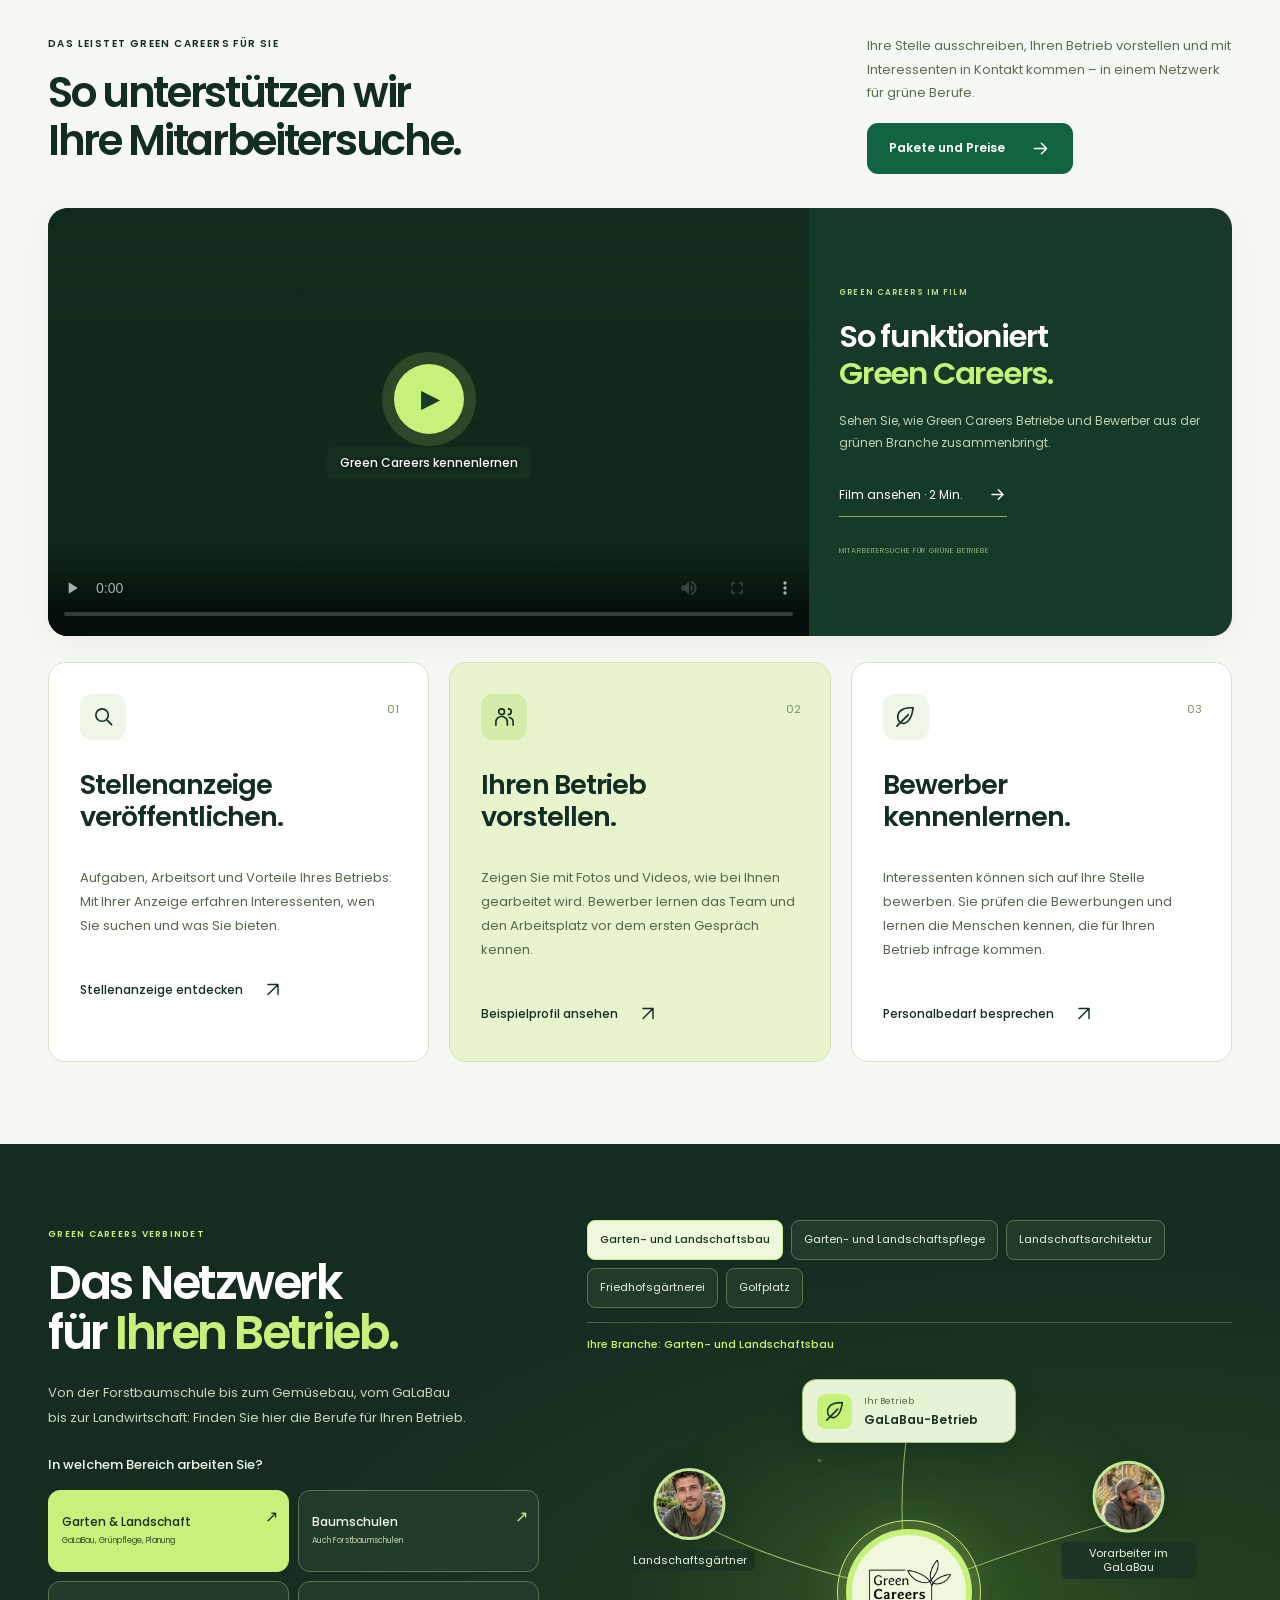
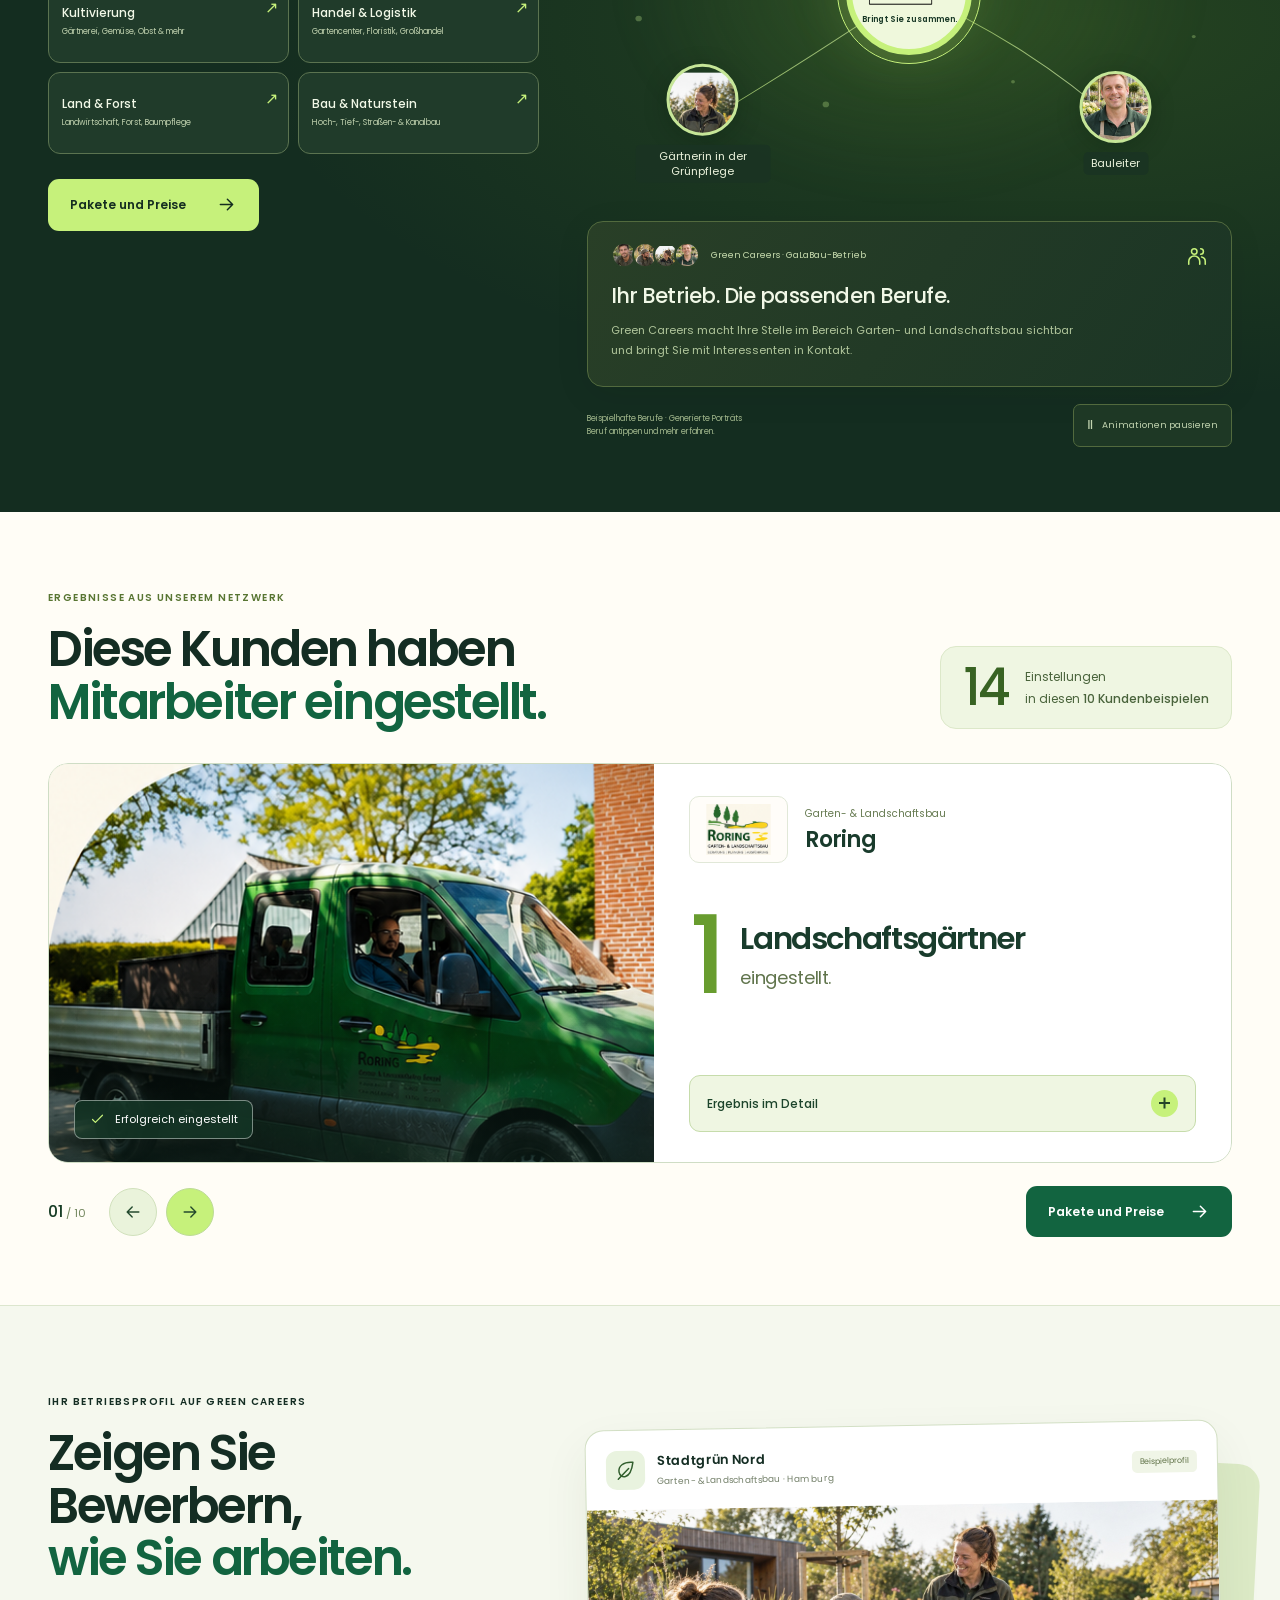
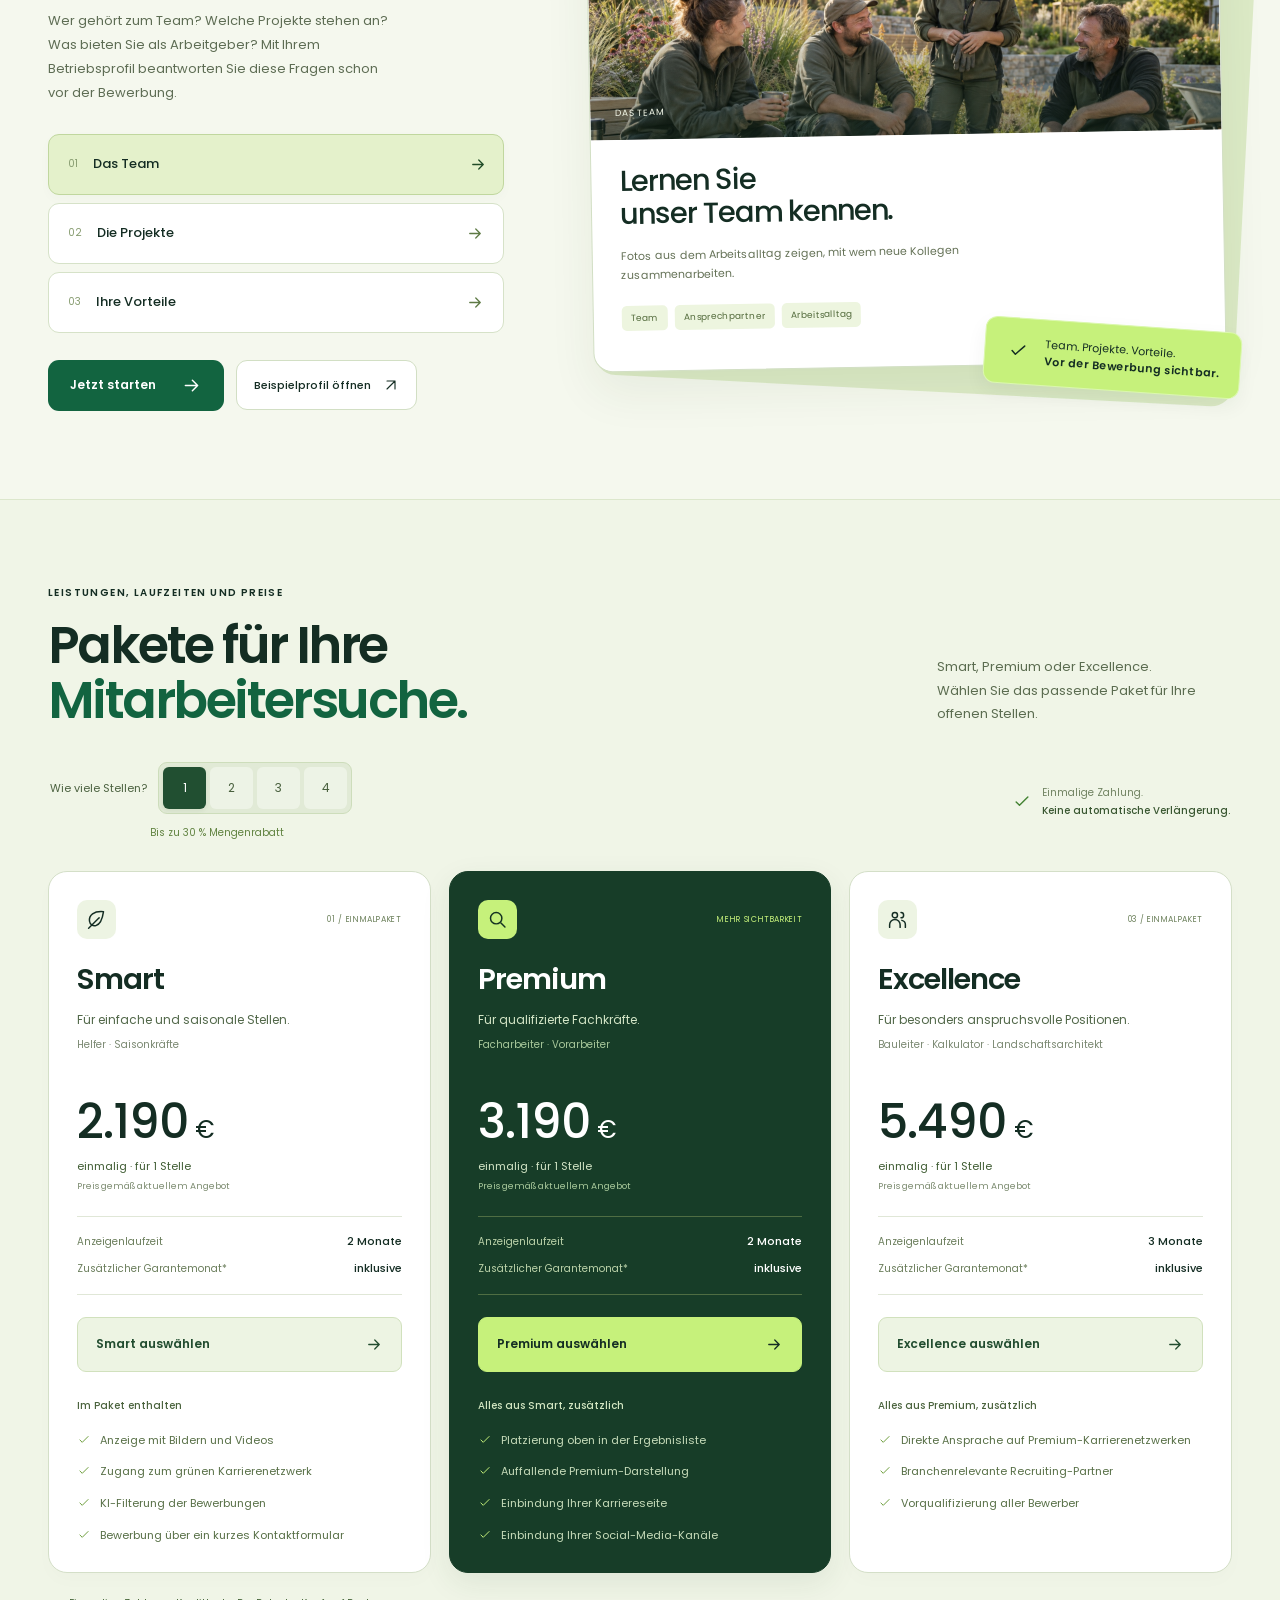
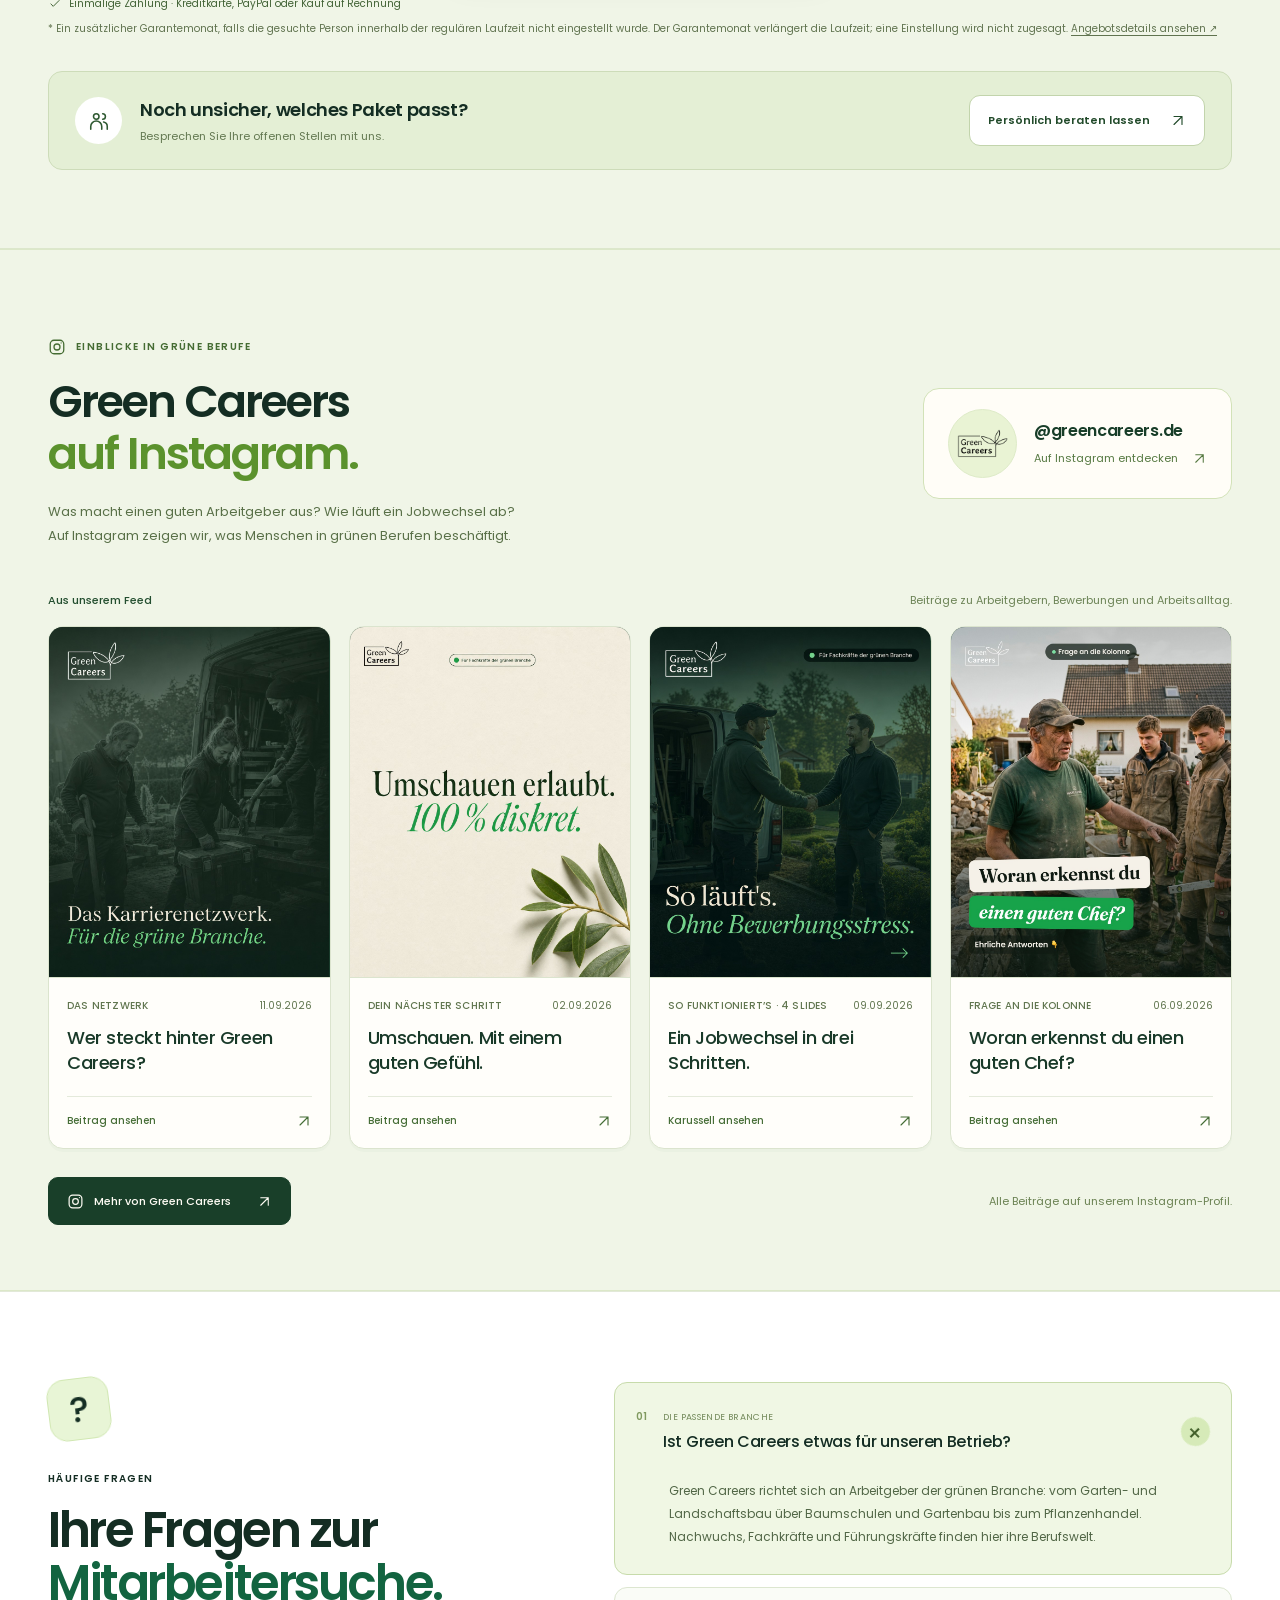
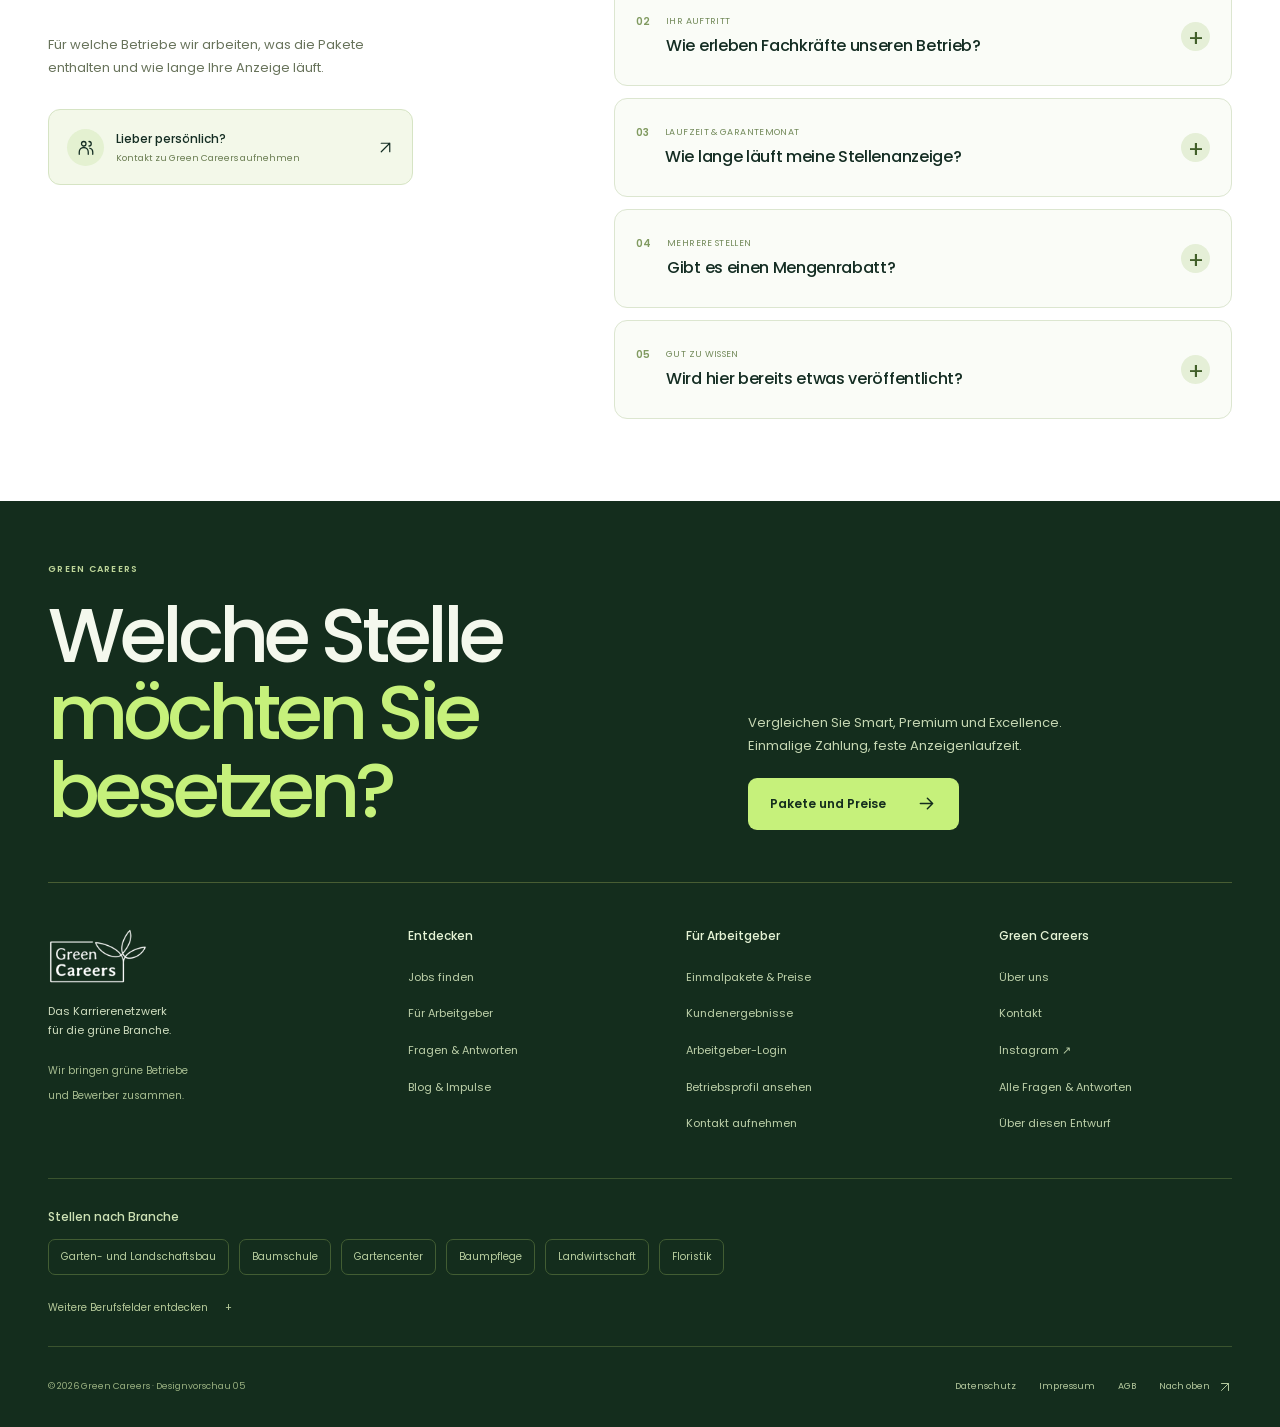
==== commit cdb8dfa2: "Add industry-specific employer network across 25 business types" ====
--- a/index.html
+++ b/index.html
@@ -1,4 +1,4 @@
-<!doctype html><html lang="de"><head><meta charset="utf-8"><meta name="viewport" content="width=device-width,initial-scale=1"><meta name="robots" content="noindex,nofollow"><meta name="description" content="Der neue Green-Careers-Entwurf: beide Zielgruppen, fünf Designrichtungen und ein interaktiver Preisvergleich."><meta property="og:title" content="Green Careers · Zusammen wachsen"><meta property="og:description" content="Interaktive Designvorschau: modernes Karrierenetzwerk für die grüne Branche. Desktop und Mobile entdecken."><meta property="og:type" content="website"><title>Green Careers · Interaktive Designvorschau</title><link rel="icon" href="assets/logo-dark-sm.png"><link rel="stylesheet" href="style.css?v=22"><link rel="stylesheet" href="extra.css?v=22"><link rel="stylesheet" href="fusion.css?v=22"><link rel="stylesheet" href="refinement.css?v=22"><link rel="stylesheet" href="pricing.css?v=22"><link rel="stylesheet" href="community.css?v=22"><link rel="stylesheet" href="job-pages.css?v=22"><link rel="stylesheet" href="instagram.css?v=22"><link rel="stylesheet" href="mobile.css?v=22"><link rel="stylesheet" href="results.css?v=22"></head><body data-default-design="e" data-default-audience="employer">
+<!doctype html><html lang="de"><head><meta charset="utf-8"><meta name="viewport" content="width=device-width,initial-scale=1"><meta name="robots" content="noindex,nofollow"><meta name="description" content="Der neue Green-Careers-Entwurf: beide Zielgruppen, fünf Designrichtungen und ein interaktiver Preisvergleich."><meta property="og:title" content="Green Careers · Zusammen wachsen"><meta property="og:description" content="Interaktive Designvorschau: modernes Karrierenetzwerk für die grüne Branche. Desktop und Mobile entdecken."><meta property="og:type" content="website"><title>Green Careers · Interaktive Designvorschau</title><link rel="icon" href="assets/logo-dark-sm.png"><link rel="stylesheet" href="style.css?v=23"><link rel="stylesheet" href="extra.css?v=23"><link rel="stylesheet" href="fusion.css?v=23"><link rel="stylesheet" href="refinement.css?v=23"><link rel="stylesheet" href="pricing.css?v=23"><link rel="stylesheet" href="community.css?v=23"><link rel="stylesheet" href="job-pages.css?v=23"><link rel="stylesheet" href="instagram.css?v=23"><link rel="stylesheet" href="mobile.css?v=23"><link rel="stylesheet" href="results.css?v=23"></head><body data-default-design="e" data-default-audience="employer">
 <a class="skip" href="#main">Zum Inhalt</a>
-<div class="studio"><button id="mobile-compare">05 Zusammen wachsen <span>Entwürfe ↗</span></button><a href="index.html" class="studio-name">GREEN CAREERS <span>DESIGNSTUDIO / 2026</span></a><div class="variants" aria-label="Design auswählen"><button data-theme="a">01 Aufblühen</button><button data-theme="b">02 Draußen zuhause</button><button data-theme="c">03 Vertraut grün</button><button data-theme="d">04 Grün verbunden</button><button data-theme="e">05 Zusammen wachsen</button></div><a class="mobile-preview-link" href="mobile-vorschau.html?v=22" target="_blank" rel="noopener">Mobil ansehen ↗</a><button class="concept-trigger" id="concept">Entwurf erklärt ↗</button></div>
-<div id="app"></div><dialog id="modal" aria-labelledby="modal-title"><button class="close" aria-label="Dialog schließen">×</button><div id="modal-body"></div></dialog><div id="toast" role="status"></div><script src="extra.js?v=22"></script><script src="fusion.js?v=22"></script><script src="refinement.js?v=22"></script><script src="pricing.js?v=22"></script><script src="community.js?v=22"></script><script src="jobs-data.js?v=22"></script><script src="instagram.js?v=22"></script><script src="mobile.js?v=22"></script><script src="results.js?v=22"></script><script src="app.js?v=22"></script></body></html>
+<div class="studio"><button id="mobile-compare">05 Zusammen wachsen <span>Entwürfe ↗</span></button><a href="index.html" class="studio-name">GREEN CAREERS <span>DESIGNSTUDIO / 2026</span></a><div class="variants" aria-label="Design auswählen"><button data-theme="a">01 Aufblühen</button><button data-theme="b">02 Draußen zuhause</button><button data-theme="c">03 Vertraut grün</button><button data-theme="d">04 Grün verbunden</button><button data-theme="e">05 Zusammen wachsen</button></div><a class="mobile-preview-link" href="mobile-vorschau.html?v=23" target="_blank" rel="noopener">Mobil ansehen ↗</a><button class="concept-trigger" id="concept">Entwurf erklärt ↗</button></div>
+<div id="app"></div><dialog id="modal" aria-labelledby="modal-title"><button class="close" aria-label="Dialog schließen">×</button><div id="modal-body"></div></dialog><div id="toast" role="status"></div><script src="extra.js?v=23"></script><script src="fusion.js?v=23"></script><script src="refinement.js?v=23"></script><script src="pricing.js?v=23"></script><script src="community.js?v=23"></script><script src="jobs-data.js?v=23"></script><script src="instagram.js?v=23"></script><script src="mobile.js?v=23"></script><script src="results.js?v=23"></script><script src="app.js?v=23"></script></body></html>
--- a/community.css
+++ b/community.css
@@ -84,3 +84,55 @@
  .e .community-member.hub{width:95px;height:95px;gap:4px}.hub-logo img{width:64px}.hub-caption{font-size:6px}
  .e .community-detail{min-height:215px}
 }
+
+/* Discover the relevant sub-sector without crowding the network itself. */
+.e .community-section{padding:76px 0 65px}
+.community-layout{grid-template-columns:.95fr 1.25fr;gap:48px;align-items:start}
+.community-copy{padding-top:8px}
+.e .community-copy h2{font-size:clamp(38px,3.7vw,55px);margin-bottom:22px}
+.e .community-copy>p{max-width:420px;margin-bottom:24px}
+.sector-picker{margin:0 0 25px}
+.e .sector-picker-title{font-size:13px;color:#f1f8e7;font-weight:500;margin:0 0 13px}
+.sector-groups{display:grid;grid-template-columns:1fr 1fr;gap:9px}
+.sector-group{position:relative;display:flex;flex-direction:column;align-items:flex-start;justify-content:center;text-align:left;padding:13px 27px 13px 13px;min-height:82px;border:1px solid #5b7350;border-radius:12px;background:#203b2a;color:#f1f8e7;transition:background .2s,border-color .2s}
+.sector-group strong{font-size:12px;font-weight:500;line-height:1.35}
+.sector-group small{font-size:8px;line-height:1.6;color:#bed0ad;margin-top:5px}
+.sector-group>span{position:absolute;right:10px;top:13px;color:#c6f17b;font-size:16px}
+.sector-group:hover{border-color:#c6f17b;background:#2d4c31}
+.sector-group[aria-pressed=true]{background:#c6f17b;border-color:#c6f17b;color:#142d20}
+.sector-group[aria-pressed=true] small{color:#35532a}.sector-group[aria-pressed=true]>span{color:#142d20}
+.sector-group:focus-visible,.sector-chip:focus-visible{outline:3px solid #e5ffb0;outline-offset:3px}
+.sector-options{display:flex;flex-wrap:wrap;gap:8px;padding:0 0 14px;border-bottom:1px solid #48623d;margin-bottom:12px}
+.sector-chip{min-height:40px;padding:8px 12px;font-size:11px;line-height:1.4;color:#e8f2dc;border:1px solid #5b7350;border-radius:8px;background:#203b2a;text-align:left}
+.sector-chip:hover{border-color:#c6f17b}.sector-chip[aria-pressed=true]{background:#eff8dc;color:#193822;border-color:#c6f17b;font-weight:500}
+.e p.network-selection{font-size:11px;color:#c6f17b;margin:0 0 8px;font-weight:500}
+.e .community-map{aspect-ratio:10/7;margin:0 0 8px;max-width:none}
+.e .community-member.business{width:214px;min-height:64px;padding:11px 14px;gap:12px}
+.business-symbol{width:35px;height:35px;border-radius:9px;background:#c6f17b;display:grid;place-items:center;flex:none}.business-symbol svg{width:22px;height:22px}
+.e .business-identity strong{font-size:12px;line-height:1.3}.e .business-identity small{font-size:9px;margin-bottom:3px}
+.e .community-member.person{width:135px}.e .member-label{font-size:11px;max-width:140px}
+.e .community-member.hub{width:126px;height:126px;border-width:6px;gap:8px}.hub-logo img{width:85px}
+.e .community-detail{min-height:166px;padding:20px 23px}.e .community-detail h3{font-size:21px}
+@media(min-width:1450px){.community-layout{gap:65px}.e .community-map{aspect-ratio:1.5}}
+@media(min-width:901px) and (max-width:1100px){.community-layout{gap:30px;grid-template-columns:.92fr 1.2fr}.sector-group{padding:12px 22px 12px 11px;min-height:90px}.sector-group strong{font-size:11px}.e .community-map{aspect-ratio:1.15}.e .community-member.person{width:110px}.e .member-label{font-size:10px}.e .community-member.business{width:185px}.e .community-member.hub{width:108px;height:108px}.hub-logo img{width:72px}}
+@media(max-width:900px){.community-layout{grid-template-columns:1fr;gap:28px}.community-copy{display:block;max-width:640px;width:100%;margin:auto;padding:0}.sector-groups{grid-template-columns:repeat(3,1fr)}.e .community-copy>p{max-width:600px}.sector-picker{margin-bottom:20px}.community-experience{max-width:640px}.e .community-map{aspect-ratio:1.5}.e .community-copy h2 br{display:none}}
+@media(max-width:720px){
+ .e .community-section{padding:43px 0 32px}.community-layout{gap:24px}
+ .e .community-copy h2{font-size:35px;line-height:1.1;margin-bottom:16px}.e .community-copy h2 br{display:block}
+ .e .community-copy>p{font-size:12px;line-height:1.7;margin-bottom:19px}
+ .sector-groups{grid-template-columns:1fr 1fr;gap:8px}.sector-group{min-height:72px;padding:10px 23px 10px 11px}.sector-group strong{font-size:11px}.sector-group small{font-size:8px;margin-top:4px}.sector-group>span{top:10px;right:8px;font-size:14px}
+ .e .sector-picker-title{font-size:12px;margin-bottom:11px}.sector-picker{margin-bottom:17px}
+ .sector-chip{font-size:10px;min-height:44px;padding:8px 11px}.sector-options{gap:7px;margin-bottom:10px;padding-bottom:12px}
+ .e p.network-selection{font-size:10px;margin-bottom:7px}
+ .e .community-map{aspect-ratio:1;margin:0 0 8px;max-width:430px}
+ .e .community-member.person{width:104px}.e .member-label{font-size:9px;max-width:108px;line-height:1.3}
+ .e .member-portrait{width:53px;height:53px}.e .person .member-ring{width:64px;height:64px}
+ .e .community-member.business{width:192px;min-height:55px;padding:9px 12px;gap:9px}
+ .business-symbol{height:29px;width:29px;border-radius:7px}.business-symbol svg{height:19px;width:19px}.e .business-identity strong{font-size:11px}.e .business-identity small{font-size:8px}
+ .e .community-member.hub{width:97px;height:97px;border-width:5px;gap:5px}.hub-logo img{width:66px}.hub-caption{font-size:6px}
+ .e .community-detail{min-height:164px;padding:17px}.e .community-detail h3{font-size:18px}.community-detail-top{margin-bottom:11px}.e .community-detail p{font-size:11px;line-height:1.7}
+}
+@media(max-width:360px){.e .community-copy h2{font-size:32px}.sector-group strong{font-size:10px}.sector-group small{font-size:7px}.sector-group{min-height:74px}.e .community-map{aspect-ratio:.9}.e .community-member.person{width:91px}.e .member-label{font-size:8px;max-width:95px}.e .community-member.hub{width:85px;height:85px}.hub-logo img{width:57px}.e .community-member.business{width:178px}.e .community-detail{min-height:180px}}
+
+.sector-picker-toggle{display:none}
+@media(max-width:720px){.e .sector-picker-title{display:none}.sector-picker-toggle{display:flex;width:100%;align-items:center;justify-content:space-between;gap:10px;min-height:48px;padding:10px 12px;margin-bottom:9px;background:#29452f;border:1px solid #69865a;border-radius:9px;text-align:left;color:#eff8dc;font-size:12px}.sector-toggle-action{font-size:10px;color:#c6f17b;white-space:nowrap}.sector-picker-toggle:focus-visible{outline:3px solid #e5ffb0;outline-offset:3px}.sector-picker.is-collapsed .sector-groups{display:none}.sector-picker.is-collapsed{margin-bottom:12px}}
